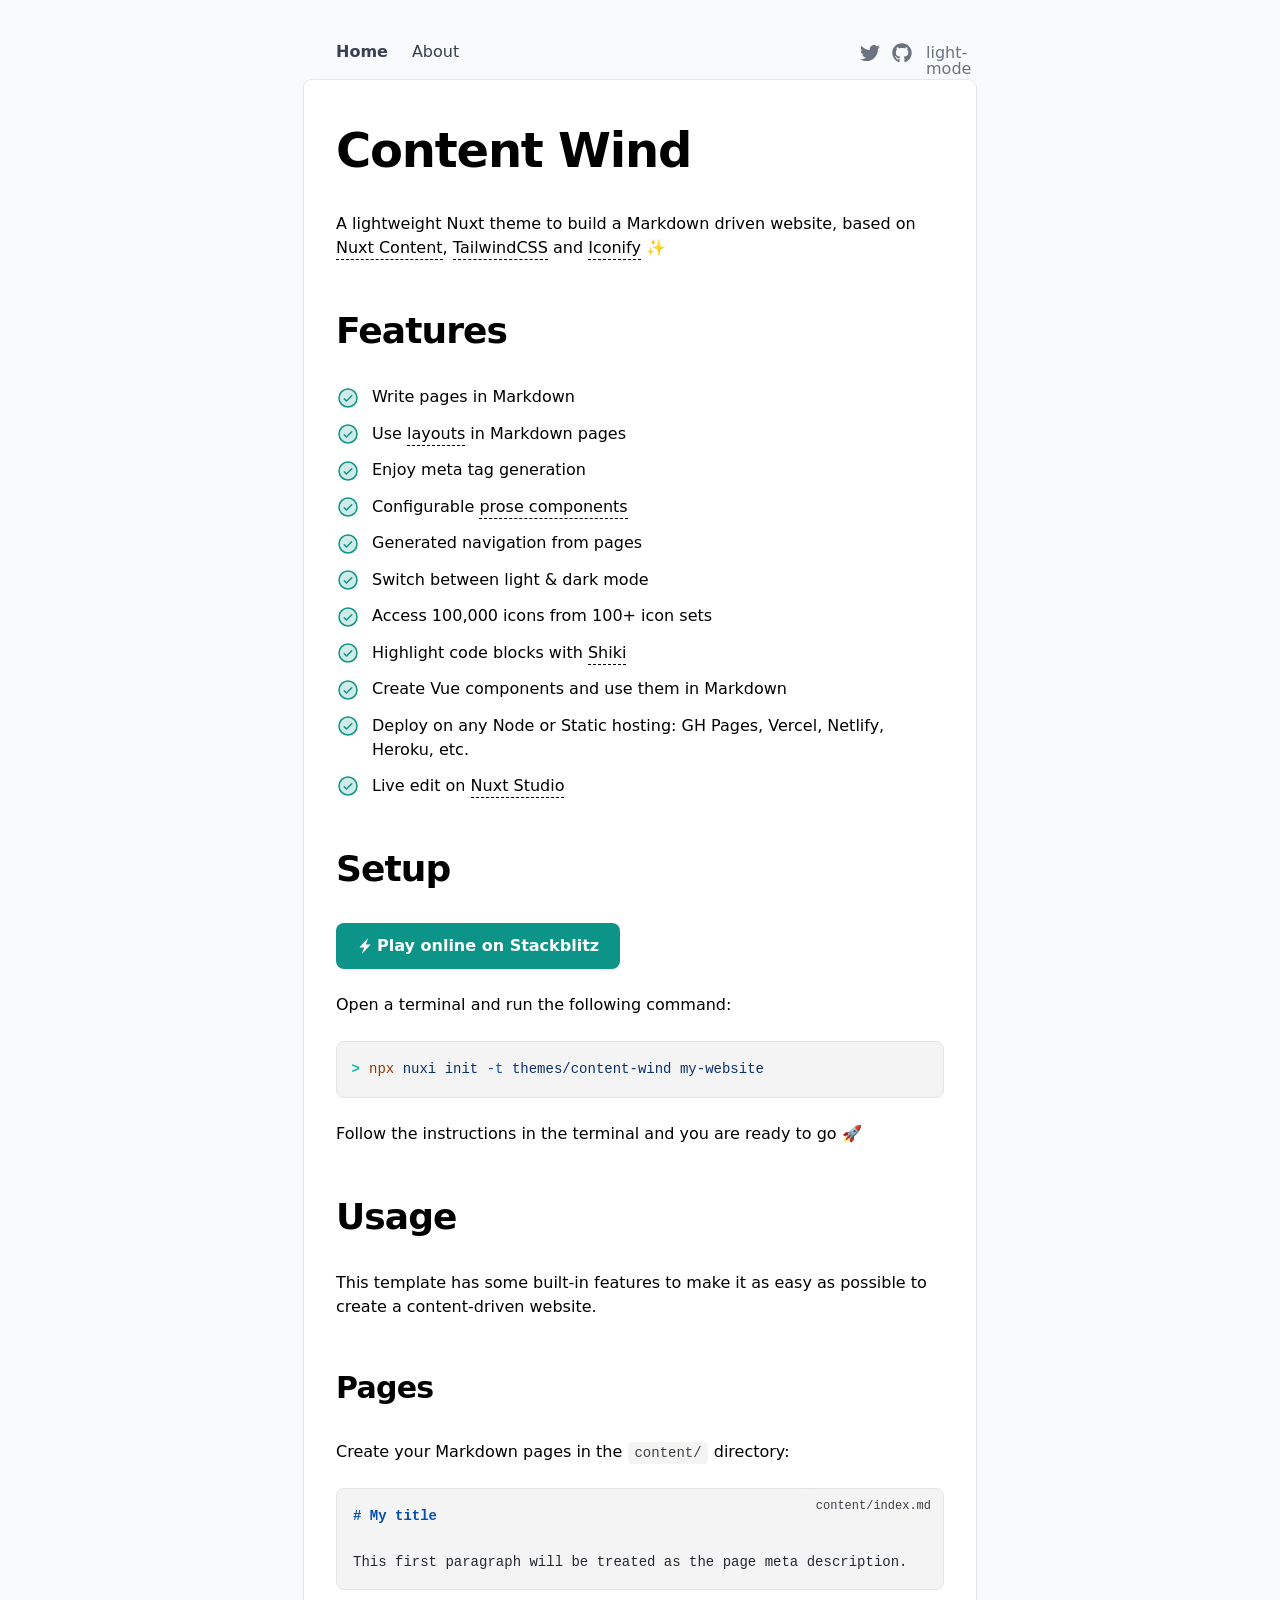
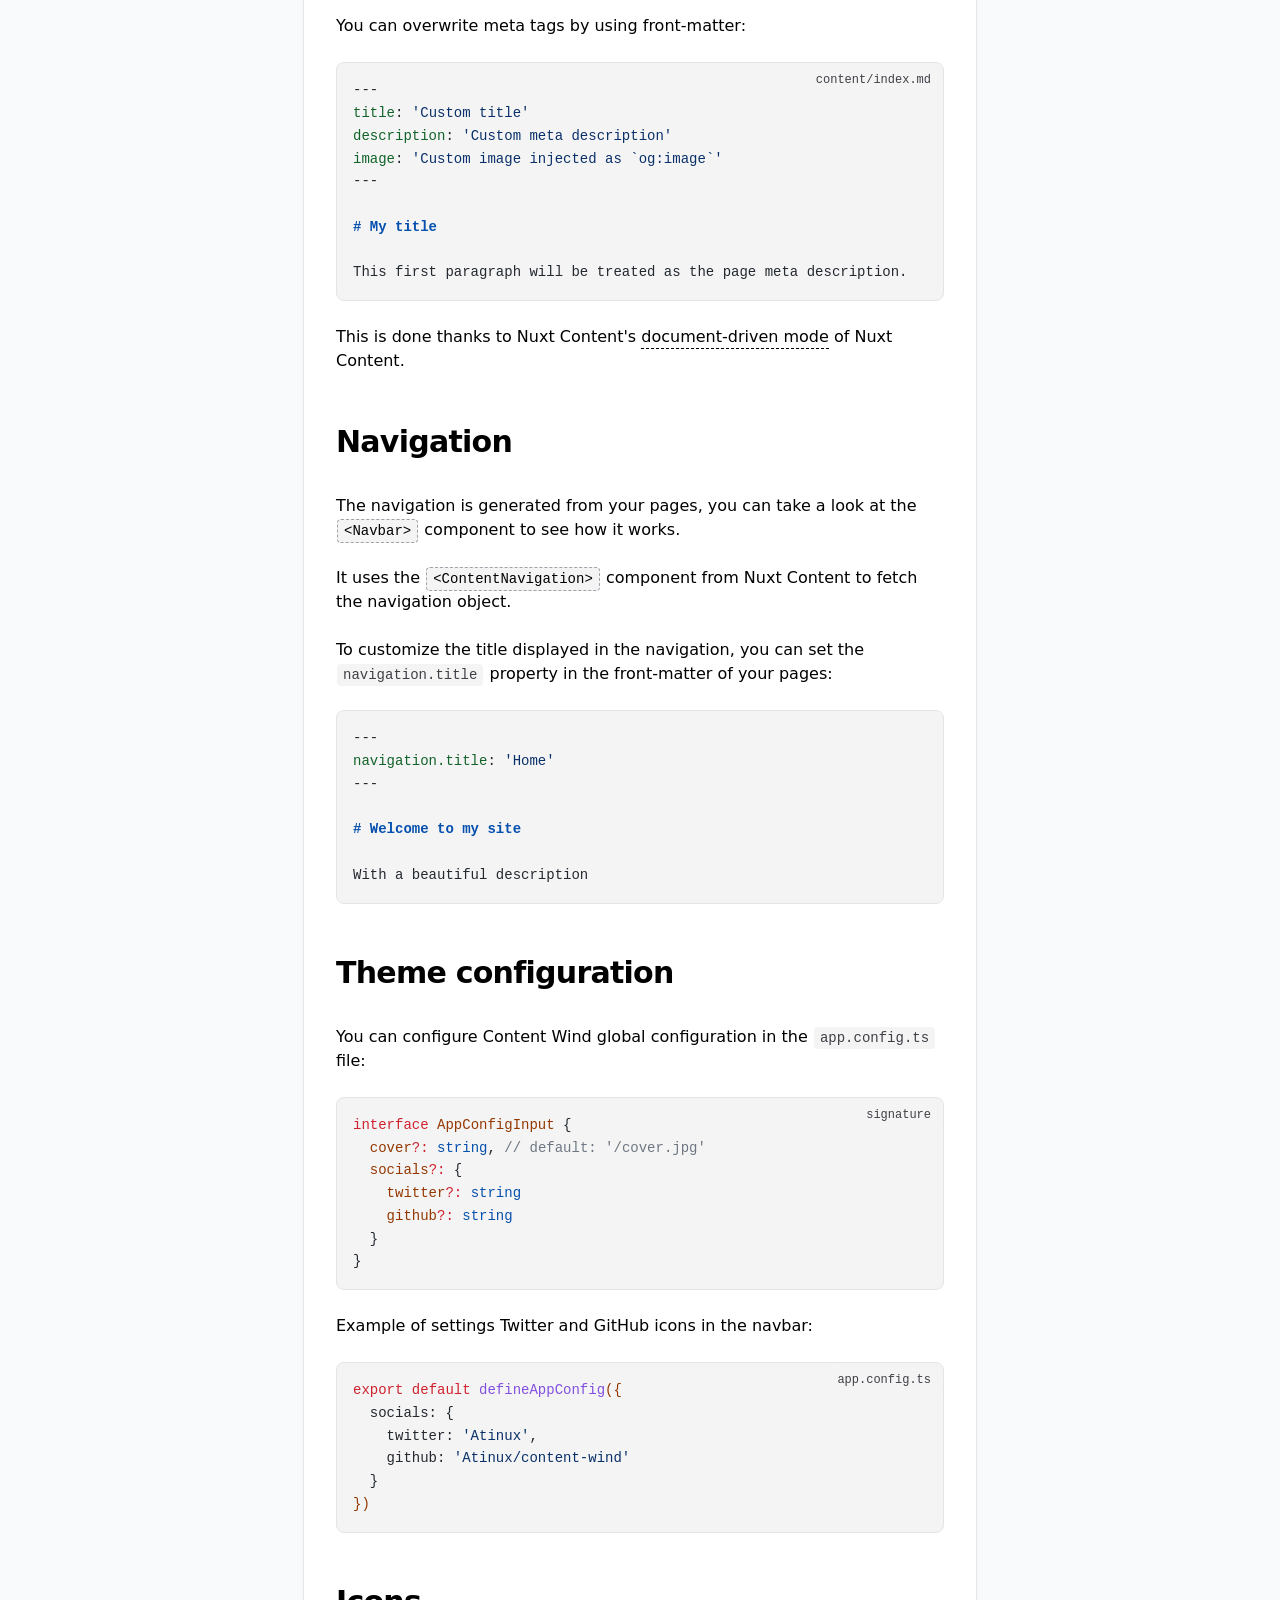
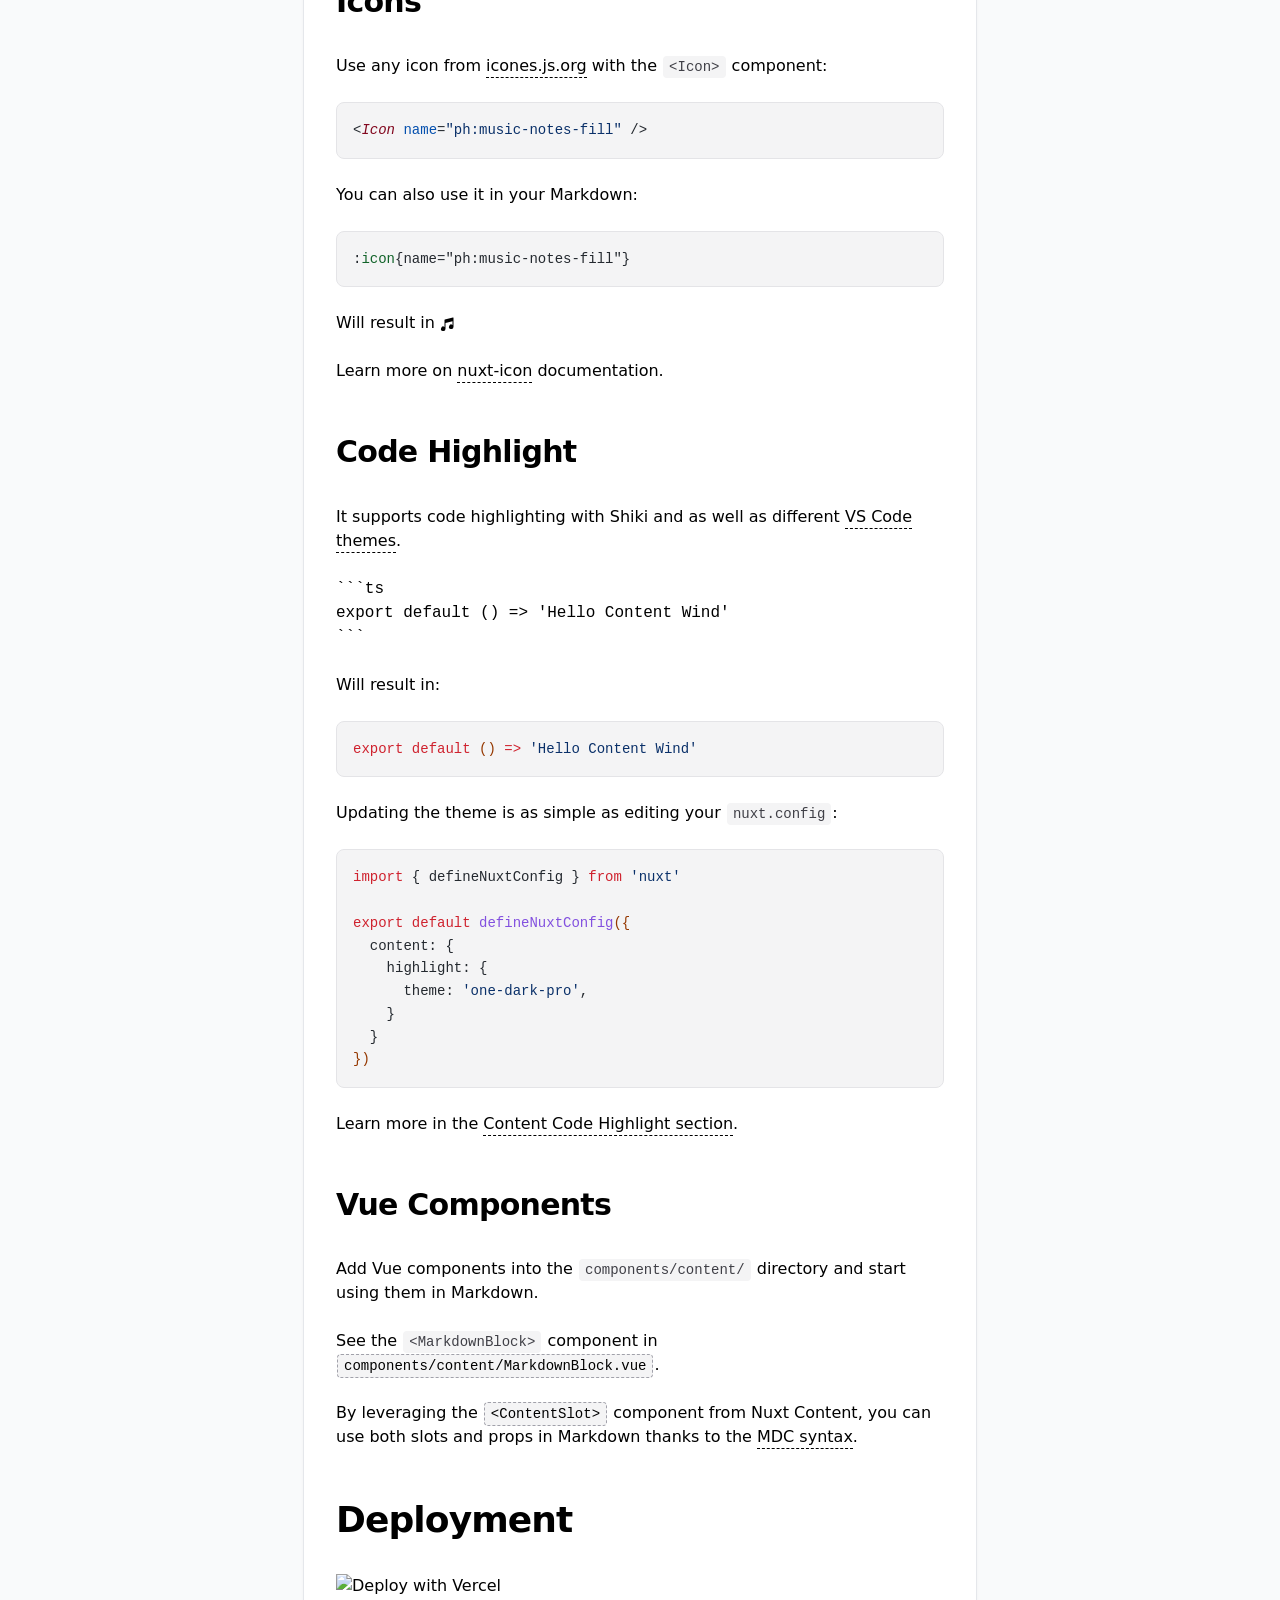
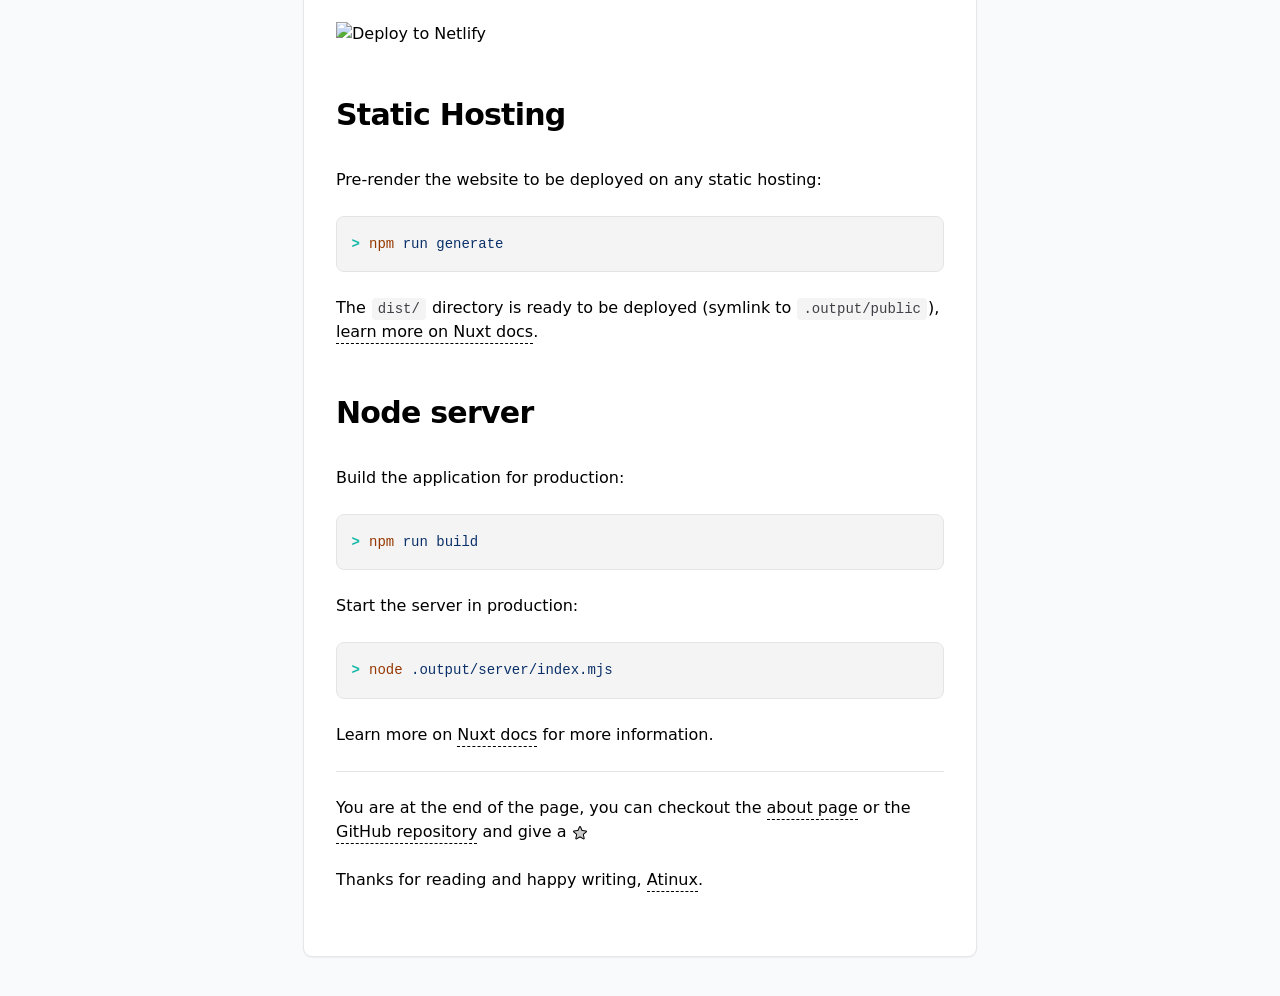
==== index.html @ 064a04cb "Deploying to gh-pages from @ clemcode/content-wind-2@b0c82adbcf6985cf2a9e2f423ec47fd1a1133d3a 🚀" ====
<!DOCTYPE html>
<html lang="en">
<head><meta charset="utf-8">
<title>Content Wind</title>
<meta name="viewport" content="width=device-width, initial-scale=1">
<meta content="/cover.jpg" property="og:image">
<meta name="twitter:card" content="summary_large_image">
<meta property="og:title" content="Content Wind">
<meta name="description" content="A lightweight Nuxt theme to build a Markdown driven website, based on Nuxt Content, TailwindCSS and Iconify ✨">
<meta property="og:description" content="A lightweight Nuxt theme to build a Markdown driven website, based on Nuxt Content, TailwindCSS and Iconify ✨"><link rel="preload" as="fetch" crossorigin="anonymous" href="/_payload.json"><style id="pinceau-theme">@media { :root {--pinceau-mq: initial; --elements-border-secondary-hover: [object Object];--elements-backdrop-background: #fffc;--elements-backdrop-filter: saturate(200%) blur(20px);--elements-container-maxWidth: 80rem;--prose-code-inline-padding: 0.2rem 0.375rem 0.2rem 0.375rem;--prose-code-block-backdropFilter: contrast(1);--prose-code-block-border-style: solid;--prose-code-block-border-width: 1px;--prose-tbody-tr-borderBottom-style: dashed;--prose-tbody-tr-borderBottom-width: 1px;--prose-th-textAlign: inherit;--prose-thead-borderBottom-style: solid;--prose-thead-borderBottom-width: 1px;--prose-thead-border-style: solid;--prose-thead-border-width: 0px;--prose-table-textAlign: start;--prose-hr-width: 1px;--prose-hr-style: solid;--prose-li-listStylePosition: outside;--prose-ol-li-markerColor: currentColor;--prose-ol-paddingInlineStart: 21px;--prose-ol-listStyleType: decimal;--prose-ul-li-markerColor: currentColor;--prose-ul-paddingInlineStart: 21px;--prose-ul-listStyleType: disc;--prose-blockquote-border-style: solid;--prose-blockquote-border-width: 4px;--prose-blockquote-quotes: '201C' '201D' '2018' '2019';--prose-blockquote-paddingInlineStart: 24px;--prose-a-code-color-hover: currentColor;--prose-a-code-color-static: currentColor;--prose-a-hasCode-borderBottom: none;--prose-a-border-distance: 2px;--prose-a-border-color-hover: currentColor;--prose-a-border-color-static: currentColor;--prose-a-border-style-hover: solid;--prose-a-border-style-static: dashed;--prose-a-border-width: 1px;--prose-a-color-static: inherit;--prose-a-textDecoration: none;--prose-h6-margin: 3rem 0 2rem;--prose-h5-margin: 3rem 0 2rem;--prose-h4-margin: 3rem 0 2rem;--prose-h3-margin: 3rem 0 2rem;--prose-h2-margin: 3rem 0 2rem;--prose-h1-margin: 0 0 2rem;--typography-lead-loose: 2;--typography-lead-relaxed: 1.625;--typography-lead-normal: 1.5;--typography-lead-snug: 1.375;--typography-lead-tight: 1.25;--typography-lead-none: 1;--typography-lead-10: 2.5rem;--typography-lead-9: 2.25rem;--typography-lead-8: 2rem;--typography-lead-7: 1.75rem;--typography-lead-6: 1.5rem;--typography-lead-5: 1.25rem;--typography-lead-4: 1rem;--typography-lead-3: .75rem;--typography-lead-2: .5rem;--typography-lead-1: .025rem;--typography-fontWeight-black: 900;--typography-fontWeight-extrabold: 800;--typography-fontWeight-bold: 700;--typography-fontWeight-semibold: 600;--typography-fontWeight-medium: 500;--typography-fontWeight-normal: 400;--typography-fontWeight-light: 300;--typography-fontWeight-extralight: 200;--typography-fontWeight-thin: 100;--typography-fontSize-9xl: 128px;--typography-fontSize-8xl: 96px;--typography-fontSize-7xl: 72px;--typography-fontSize-6xl: 60px;--typography-fontSize-5xl: 48px;--typography-fontSize-4xl: 36px;--typography-fontSize-3xl: 30px;--typography-fontSize-2xl: 24px;--typography-fontSize-xl: 20px;--typography-fontSize-lg: 18px;--typography-fontSize-base: 16px;--typography-fontSize-sm: 14px;--typography-fontSize-xs: 12px;--typography-letterSpacing-wide: 0.025em;--typography-letterSpacing-tight: -0.025em;--typography-verticalMargin-base: 24px;--typography-verticalMargin-sm: 16px;--lead-loose: 2;--lead-relaxed: 1.625;--lead-normal: 1.5;--lead-snug: 1.375;--lead-tight: 1.25;--lead-none: 1;--lead-10: 2.5rem;--lead-9: 2.25rem;--lead-8: 2rem;--lead-7: 1.75rem;--lead-6: 1.5rem;--lead-5: 1.25rem;--lead-4: 1rem;--lead-3: .75rem;--lead-2: .5rem;--lead-1: .025rem;--letterSpacing-widest: 0.1em;--letterSpacing-wider: 0.05em;--letterSpacing-wide: 0.025em;--letterSpacing-normal: 0em;--letterSpacing-tight: -0.025em;--letterSpacing-tighter: -0.05em;--fontSize-9xl: 8rem;--fontSize-8xl: 6rem;--fontSize-7xl: 4.5rem;--fontSize-6xl: 3.75rem;--fontSize-5xl: 3rem;--fontSize-4xl: 2.25rem;--fontSize-3xl: 1.875rem;--fontSize-2xl: 1.5rem;--fontSize-xl: 1.25rem;--fontSize-lg: 1.125rem;--fontSize-base: 1rem;--fontSize-sm: 0.875rem;--fontSize-xs: 0.75rem;--fontWeight-black: 900;--fontWeight-extrabold: 800;--fontWeight-bold: 700;--fontWeight-semibold: 600;--fontWeight-medium: 500;--fontWeight-normal: 400;--fontWeight-light: 300;--fontWeight-extralight: 200;--fontWeight-thin: 100;--font-mono: ui-monospace, SFMono-Regular, Menlo, Monaco, Consolas, Liberation Mono, Courier New, monospace;--font-serif: ui-serif, Georgia, Cambria, Times New Roman, Times, serif;--font-sans: ui-sans-serif, system-ui, -apple-system, BlinkMacSystemFont, Segoe UI, Roboto, Helvetica Neue, Arial, Noto Sans, sans-serif, Apple Color Emoji, Segoe UI Emoji, Segoe UI Symbol, Noto Color Emoji;--opacity-total: 1;--opacity-high: 0.8;--opacity-medium: 0.5;--opacity-soft: 0.3;--opacity-light: 0.15;--opacity-bright: 0.1;--opacity-noOpacity: 0;--borderWidth-lg: 3px;--borderWidth-md: 2px;--borderWidth-sm: 1px;--borderWidth-noBorder: 0;--space-rem-875: 0.875rem;--space-rem-625: 0.625rem;--space-rem-375: 0.375rem;--space-rem-125: 0.125rem;--space-px: 1px;--space-128: 32rem;--space-96: 24rem;--space-80: 20rem;--space-72: 18rem;--space-64: 16rem;--space-60: 15rem;--space-56: 14rem;--space-52: 13rem;--space-48: 12rem;--space-44: 11rem;--space-40: 10rem;--space-36: 9rem;--space-32: 8rem;--space-28: 7rem;--space-24: 6rem;--space-20: 5rem;--space-16: 4rem;--space-14: 3.5rem;--space-12: 3rem;--space-11: 2.75rem;--space-10: 2.5rem;--space-9: 2.25rem;--space-8: 2rem;--space-7: 1.75rem;--space-6: 1.5rem;--space-5: 1.25rem;--space-4: 1rem;--space-3: 0.75rem;--space-2: 0.5rem;--space-1: 0.25rem;--space-0: 0px;--size-full: 100%;--size-7xl: 80rem;--size-6xl: 72rem;--size-5xl: 64rem;--size-4xl: 56rem;--size-3xl: 48rem;--size-2xl: 42rem;--size-xl: 36rem;--size-lg: 32rem;--size-md: 28rem;--size-sm: 24rem;--size-xs: 20rem;--size-200: 200px;--size-104: 104px;--size-80: 80px;--size-64: 64px;--size-56: 56px;--size-48: 48px;--size-40: 40px;--size-32: 32px;--size-24: 24px;--size-20: 20px;--size-16: 16px;--size-12: 12px;--size-8: 8px;--size-6: 6px;--size-4: 4px;--size-2: 2px;--size-0: 0px;--radii-full: 9999px;--radii-3xl: 1.75rem;--radii-2xl: 1.5rem;--radii-xl: 1rem;--radii-lg: 0.75rem;--radii-md: 0.5rem;--radii-sm: 0.375rem;--radii-xs: 0.25rem;--radii-2xs: 0.125rem;--radii-none: 0px;--shadow-none: 0px 0px 0px 0px transparent;--shadow-lg: 0px 10px 15px -3px #000000, 0px 4px 6px -4px #000000;--shadow-md: 0px 4px 6px -1px #000000, 0px 2px 4px -2px #000000;--shadow-sm: 0px 1px 3px 0px #000000, 0px 1px 2px -1px #000000;--shadow-xs: 0px 1px 2px 0px #000000;--height-screen: 100vh;--width-screen: 100vw;--color-primary-950: #042f2e;--color-primary-900: #134e4a;--color-primary-800: #115e59;--color-primary-700: #0f766e;--color-primary-600: #0d9488;--color-primary-500: #14b8a6;--color-primary-400: #2dd4bf;--color-primary-300: #5eead4;--color-primary-200: #99f6e4;--color-primary-100: #ccfbf1;--color-primary-50: #f0fdfa;--color-ruby-900: #380011;--color-ruby-800: #700021;--color-ruby-700: #a90032;--color-ruby-600: #e10043;--color-ruby-500: #ff1a5e;--color-ruby-400: #ff4079;--color-ruby-300: #ff6694;--color-ruby-200: #ff8dae;--color-ruby-100: #ffb3c9;--color-ruby-50: #ffd9e4;--color-pink-900: #380025;--color-pink-800: #70004b;--color-pink-700: #a90070;--color-pink-600: #e10095;--color-pink-500: #ff1ab2;--color-pink-400: #ff40bf;--color-pink-300: #ff66cc;--color-pink-200: #ff8dd8;--color-pink-100: #ffb3e5;--color-pink-50: #ffd9f2;--color-purple-900: #190038;--color-purple-800: #330070;--color-purple-700: #4c00a9;--color-purple-600: #6500e1;--color-purple-500: #811aff;--color-purple-400: #9640ff;--color-purple-300: #ab66ff;--color-purple-200: #c08dff;--color-purple-100: #d5b3ff;--color-purple-50: #ead9ff;--color-royalblue-900: #0b0531;--color-royalblue-800: #160a62;--color-royalblue-700: #211093;--color-royalblue-600: #2c15c4;--color-royalblue-500: #4127e8;--color-royalblue-400: #614bec;--color-royalblue-300: #806ff0;--color-royalblue-200: #a093f3;--color-royalblue-100: #c0b7f7;--color-royalblue-50: #dfdbfb;--color-indigoblue-900: #001238;--color-indigoblue-800: #002370;--color-indigoblue-700: #0035a9;--color-indigoblue-600: #0047e1;--color-indigoblue-500: #1a62ff;--color-indigoblue-400: #407cff;--color-indigoblue-300: #6696ff;--color-indigoblue-200: #8db0ff;--color-indigoblue-100: #b3cbff;--color-indigoblue-50: #d9e5ff;--color-blue-900: #002438;--color-blue-800: #004870;--color-blue-700: #006ca9;--color-blue-600: #0090e1;--color-blue-500: #1aadff;--color-blue-400: #40bbff;--color-blue-300: #66c8ff;--color-blue-200: #8dd6ff;--color-blue-100: #b3e4ff;--color-blue-50: #d9f1ff;--color-lightblue-900: #002e38;--color-lightblue-800: #005c70;--color-lightblue-700: #008aa9;--color-lightblue-600: #00b9e1;--color-lightblue-500: #1ad6ff;--color-lightblue-400: #40ddff;--color-lightblue-300: #66e4ff;--color-lightblue-200: #8deaff;--color-lightblue-100: #b3f1ff;--color-lightblue-50: #d9f8ff;--color-teal-900: #062a28;--color-teal-800: #0b544f;--color-teal-700: #117d77;--color-teal-600: #16a79e;--color-teal-500: #1cd1c6;--color-teal-400: #36e4da;--color-teal-300: #5fe9e1;--color-teal-200: #87efe9;--color-teal-100: #aff4f0;--color-teal-50: #d7faf8;--color-pear-900: #2a2b09;--color-pear-800: #545512;--color-pear-700: #7e801b;--color-pear-600: #a8aa24;--color-pear-500: #d0d32f;--color-pear-400: #d8da52;--color-pear-300: #e0e274;--color-pear-200: #e8e997;--color-pear-100: #eff0ba;--color-pear-50: #f7f8dc;--color-red-900: #380300;--color-red-800: #700700;--color-red-700: #a90a00;--color-red-600: #e10e00;--color-red-500: #ff281a;--color-red-400: #ff4c40;--color-red-300: #ff7066;--color-red-200: #ff948d;--color-red-100: #ffb7b3;--color-red-50: #ffdbd9;--color-orange-900: #381800;--color-orange-800: #702f00;--color-orange-700: #a94700;--color-orange-600: #e15e00;--color-orange-500: #ff7a1a;--color-orange-400: #ff9040;--color-orange-300: #ffa666;--color-orange-200: #ffbd8d;--color-orange-100: #ffd3b3;--color-orange-50: #ffe9d9;--color-yellow-900: #362b03;--color-yellow-800: #6d5605;--color-yellow-700: #a38108;--color-yellow-600: #daac0a;--color-yellow-500: #f5c828;--color-yellow-400: #f7d14c;--color-yellow-300: #f8da70;--color-yellow-200: #fae393;--color-yellow-100: #fcedb7;--color-yellow-50: #fdf6db;--color-green-900: #003f25;--color-green-800: #005e38;--color-green-700: #007e4a;--color-green-600: #009d5d;--color-green-500: #00bd6f;--color-green-400: #00dc82;--color-green-300: #30ffaa;--color-green-200: #83ffcc;--color-green-100: #acffdd;--color-green-50: #d6ffee;--color-gray-900: #18181B;--color-gray-800: #27272A;--color-gray-700: #3f3f46;--color-gray-600: #52525B;--color-gray-500: #71717A;--color-gray-400: #a1a1aa;--color-gray-300: #D4d4d8;--color-gray-200: #e4e4e7;--color-gray-100: #f4f4f5;--color-gray-50: #fafafa;--color-black: #0c0c0d;--color-white: #ffffff;--media-portrait: only screen and (orientation: portrait);--media-landscape: only screen and (orientation: landscape);--media-rm: (prefers-reduced-motion: reduce);--media-2xl: (min-width: 1536px);--media-xl: (min-width: 1280px);--media-lg: (min-width: 1024px);--media-md: (min-width: 768px);--media-sm: (min-width: 640px);--media-xs: (min-width: 475px);--elements-state-danger-borderColor-secondary: var(--color-red-200);--elements-state-danger-borderColor-primary: var(--color-red-100);--elements-state-danger-backgroundColor-secondary: var(--color-red-100);--elements-state-danger-backgroundColor-primary: var(--color-red-50);--elements-state-danger-color-secondary: var(--color-red-600);--elements-state-danger-color-primary: var(--color-red-500);--elements-state-warning-borderColor-secondary: var(--color-yellow-200);--elements-state-warning-borderColor-primary: var(--color-yellow-100);--elements-state-warning-backgroundColor-secondary: var(--color-yellow-100);--elements-state-warning-backgroundColor-primary: var(--color-yellow-50);--elements-state-warning-color-secondary: var(--color-yellow-700);--elements-state-warning-color-primary: var(--color-yellow-600);--elements-state-success-borderColor-secondary: var(--color-green-200);--elements-state-success-borderColor-primary: var(--color-green-100);--elements-state-success-backgroundColor-secondary: var(--color-green-100);--elements-state-success-backgroundColor-primary: var(--color-green-50);--elements-state-success-color-secondary: var(--color-green-600);--elements-state-success-color-primary: var(--color-green-500);--elements-state-info-borderColor-secondary: var(--color-blue-200);--elements-state-info-borderColor-primary: var(--color-blue-100);--elements-state-info-backgroundColor-secondary: var(--color-blue-100);--elements-state-info-backgroundColor-primary: var(--color-blue-50);--elements-state-info-color-secondary: var(--color-blue-600);--elements-state-info-color-primary: var(--color-blue-500);--elements-state-primary-borderColor-secondary: var(--color-primary-200);--elements-state-primary-borderColor-primary: var(--color-primary-100);--elements-state-primary-backgroundColor-secondary: var(--color-primary-100);--elements-state-primary-backgroundColor-primary: var(--color-primary-50);--elements-state-primary-color-secondary: var(--color-primary-700);--elements-state-primary-color-primary: var(--color-primary-600);--elements-border-secondary-static: var(--color-gray-200);--elements-border-primary-hover: var(--color-gray-200);--elements-border-primary-static: var(--color-gray-100);--elements-container-padding-md: var(--space-6);--elements-container-padding-sm: var(--space-6);--elements-container-padding-xs: var(--space-4);--elements-container-padding-mobile: var(--space-4);--elements-text-secondary-color-hover: var(--color-gray-700);--elements-text-secondary-color-static: var(--color-gray-500);--elements-text-primary-color-static: var(--color-gray-900);--elements-surface-background-base: var(--color-gray-100);--elements-surface-secondary-backgroundColor: var(--color-gray-200);--elements-surface-primary-backgroundColor: var(--color-gray-100);--prose-code-inline-fontWeight: var(--typography-fontWeight-normal);--prose-code-inline-fontSize: var(--typography-fontSize-sm);--prose-code-inline-borderRadius: var(--radii-xs);--prose-code-block-pre-padding: var(--typography-verticalMargin-sm);--prose-code-block-margin: var(--typography-verticalMargin-base) 0;--prose-code-block-fontSize: var(--typography-fontSize-sm);--prose-tbody-code-inline-fontSize: var(--typography-fontSize-sm);--prose-tbody-td-padding: var(--typography-verticalMargin-sm);--prose-th-fontWeight: var(--typography-fontWeight-semibold);--prose-th-padding: 0 var(--typography-verticalMargin-sm) var(--typography-verticalMargin-sm) var(--typography-verticalMargin-sm);--prose-table-lineHeight: var(--typography-lead-6);--prose-table-fontSize: var(--typography-fontSize-sm);--prose-table-margin: var(--typography-verticalMargin-base) 0;--prose-hr-margin: var(--typography-verticalMargin-base) 0;--prose-li-margin: var(--typography-verticalMargin-sm) 0;--prose-ol-margin: var(--typography-verticalMargin-base) 0;--prose-ul-margin: var(--typography-verticalMargin-base) 0;--prose-blockquote-margin: var(--typography-verticalMargin-base) 0;--prose-a-code-border-style: var(--prose-a-border-style-static);--prose-a-code-border-width: var(--prose-a-border-width);--prose-a-fontWeight: var(--typography-fontWeight-medium);--prose-img-margin: var(--typography-verticalMargin-base) 0;--prose-strong-fontWeight: var(--typography-fontWeight-semibold);--prose-h6-iconSize: var(--typography-fontSize-base);--prose-h6-fontWeight: var(--typography-fontWeight-semibold);--prose-h6-lineHeight: var(--typography-lead-normal);--prose-h6-fontSize: var(--typography-fontSize-lg);--prose-h5-iconSize: var(--typography-fontSize-lg);--prose-h5-fontWeight: var(--typography-fontWeight-semibold);--prose-h5-lineHeight: var(--typography-lead-snug);--prose-h5-fontSize: var(--typography-fontSize-xl);--prose-h4-iconSize: var(--typography-fontSize-lg);--prose-h4-letterSpacing: var(--typography-letterSpacing-tight);--prose-h4-fontWeight: var(--typography-fontWeight-semibold);--prose-h4-lineHeight: var(--typography-lead-snug);--prose-h4-fontSize: var(--typography-fontSize-2xl);--prose-h3-iconSize: var(--typography-fontSize-xl);--prose-h3-letterSpacing: var(--typography-letterSpacing-tight);--prose-h3-fontWeight: var(--typography-fontWeight-semibold);--prose-h3-lineHeight: var(--typography-lead-snug);--prose-h3-fontSize: var(--typography-fontSize-3xl);--prose-h2-iconSize: var(--typography-fontSize-2xl);--prose-h2-letterSpacing: var(--typography-letterSpacing-tight);--prose-h2-fontWeight: var(--typography-fontWeight-semibold);--prose-h2-lineHeight: var(--typography-lead-tight);--prose-h2-fontSize: var(--typography-fontSize-4xl);--prose-h1-iconSize: var(--typography-fontSize-3xl);--prose-h1-letterSpacing: var(--typography-letterSpacing-tight);--prose-h1-fontWeight: var(--typography-fontWeight-bold);--prose-h1-lineHeight: var(--typography-lead-tight);--prose-h1-fontSize: var(--typography-fontSize-5xl);--prose-p-br-margin: var(--typography-verticalMargin-base) 0 0 0;--prose-p-margin: var(--typography-verticalMargin-base) 0;--prose-p-lineHeight: var(--typography-lead-normal);--prose-p-fontSize: var(--typography-fontSize-base);--typography-color-primary-900: var(--color-primary-900);--typography-color-primary-800: var(--color-primary-800);--typography-color-primary-700: var(--color-primary-700);--typography-color-primary-600: var(--color-primary-600);--typography-color-primary-500: var(--color-primary-500);--typography-color-primary-400: var(--color-primary-400);--typography-color-primary-300: var(--color-primary-300);--typography-color-primary-200: var(--color-primary-200);--typography-color-primary-100: var(--color-primary-100);--typography-color-primary-50: var(--color-primary-50);--typography-font-code: var(--font-mono);--typography-font-body: var(--font-sans);--typography-font-display: var(--font-sans);--typography-body-backgroundColor: var(--color-white);--typography-body-color: var(--color-black);--text-6xl-lineHeight: var(--lead-none);--text-6xl-fontSize: var(--fontSize-6xl);--text-5xl-lineHeight: var(--lead-none);--text-5xl-fontSize: var(--fontSize-5xl);--text-4xl-lineHeight: var(--lead-10);--text-4xl-fontSize: var(--fontSize-4xl);--text-3xl-lineHeight: var(--lead-9);--text-3xl-fontSize: var(--fontSize-3xl);--text-2xl-lineHeight: var(--lead-8);--text-2xl-fontSize: var(--fontSize-2xl);--text-xl-lineHeight: var(--lead-7);--text-xl-fontSize: var(--fontSize-xl);--text-lg-lineHeight: var(--lead-7);--text-lg-fontSize: var(--fontSize-lg);--text-base-lineHeight: var(--lead-6);--text-base-fontSize: var(--fontSize-base);--text-sm-lineHeight: var(--lead-5);--text-sm-fontSize: var(--fontSize-sm);--text-xs-lineHeight: var(--lead-4);--text-xs-fontSize: var(--fontSize-xs);--shadow-2xl: 0px 25px 50px -12px var(--color-gray-900);--shadow-xl: 0px 20px 25px -5px var(--color-gray-400), 0px 8px 10px -6px #000000;--color-secondary-900: var(--color-gray-900);--color-secondary-800: var(--color-gray-800);--color-secondary-700: var(--color-gray-700);--color-secondary-600: var(--color-gray-600);--color-secondary-500: var(--color-gray-500);--color-secondary-400: var(--color-gray-400);--color-secondary-300: var(--color-gray-300);--color-secondary-200: var(--color-gray-200);--color-secondary-100: var(--color-gray-100);--color-secondary-50: var(--color-gray-50);--prose-a-code-background-hover: var(--typography-color-primary-50);--prose-a-code-border-color-hover: var(--typography-color-primary-500);--prose-a-color-hover: var(--typography-color-primary-500);--typography-color-secondary-900: var(--color-secondary-900);--typography-color-secondary-800: var(--color-secondary-800);--typography-color-secondary-700: var(--color-secondary-700);--typography-color-secondary-600: var(--color-secondary-600);--typography-color-secondary-500: var(--color-secondary-500);--typography-color-secondary-400: var(--color-secondary-400);--typography-color-secondary-300: var(--color-secondary-300);--typography-color-secondary-200: var(--color-secondary-200);--typography-color-secondary-100: var(--color-secondary-100);--typography-color-secondary-50: var(--color-secondary-50);--prose-code-inline-backgroundColor: var(--typography-color-secondary-100);--prose-code-inline-color: var(--typography-color-secondary-700);--prose-code-block-backgroundColor: var(--typography-color-secondary-100);--prose-code-block-color: var(--typography-color-secondary-700);--prose-code-block-border-color: var(--typography-color-secondary-200);--prose-tbody-tr-borderBottom-color: var(--typography-color-secondary-200);--prose-th-color: var(--typography-color-secondary-600);--prose-thead-borderBottom-color: var(--typography-color-secondary-200);--prose-thead-border-color: var(--typography-color-secondary-300);--prose-hr-color: var(--typography-color-secondary-200);--prose-blockquote-border-color: var(--typography-color-secondary-200);--prose-blockquote-color: var(--typography-color-secondary-500);--prose-a-code-border-color-static: var(--typography-color-secondary-400); } }@media { :root.dark {--pinceau-mq: dark; --elements-backdrop-background: #0c0d0ccc;--prose-code-block-backdropFilter: contrast(1);--prose-ol-li-markerColor: currentColor;--prose-ul-li-markerColor: currentColor;--prose-a-code-color-hover: currentColor;--prose-a-code-color-static: currentColor;--prose-a-border-color-hover: currentColor;--prose-a-border-color-static: currentColor;--prose-a-color-static: inherit;--elements-state-danger-borderColor-secondary: var(--color-red-700);--elements-state-danger-borderColor-primary: var(--color-red-800);--elements-state-danger-backgroundColor-secondary: var(--color-red-800);--elements-state-danger-backgroundColor-primary: var(--color-red-900);--elements-state-danger-color-secondary: var(--color-red-200);--elements-state-danger-color-primary: var(--color-red-300);--elements-state-warning-borderColor-secondary: var(--color-yellow-700);--elements-state-warning-borderColor-primary: var(--color-yellow-800);--elements-state-warning-backgroundColor-secondary: var(--color-yellow-800);--elements-state-warning-backgroundColor-primary: var(--color-yellow-900);--elements-state-warning-color-secondary: var(--color-yellow-200);--elements-state-warning-color-primary: var(--color-yellow-400);--elements-state-success-borderColor-secondary: var(--color-green-700);--elements-state-success-borderColor-primary: var(--color-green-800);--elements-state-success-backgroundColor-secondary: var(--color-green-800);--elements-state-success-backgroundColor-primary: var(--color-green-900);--elements-state-success-color-secondary: var(--color-green-200);--elements-state-success-color-primary: var(--color-green-400);--elements-state-info-borderColor-secondary: var(--color-blue-700);--elements-state-info-borderColor-primary: var(--color-blue-800);--elements-state-info-backgroundColor-secondary: var(--color-blue-800);--elements-state-info-backgroundColor-primary: var(--color-blue-900);--elements-state-info-color-secondary: var(--color-blue-200);--elements-state-info-color-primary: var(--color-blue-400);--elements-state-primary-borderColor-secondary: var(--color-primary-700);--elements-state-primary-borderColor-primary: var(--color-primary-800);--elements-state-primary-backgroundColor-secondary: var(--color-primary-800);--elements-state-primary-backgroundColor-primary: var(--color-primary-900);--elements-state-primary-color-secondary: var(--color-primary-200);--elements-state-primary-color-primary: var(--color-primary-400);--elements-border-secondary-static: var(--color-gray-800);--elements-border-primary-hover: var(--color-gray-800);--elements-border-primary-static: var(--color-gray-900);--elements-text-secondary-color-hover: var(--color-gray-200);--elements-text-secondary-color-static: var(--color-gray-400);--elements-text-primary-color-static: var(--color-gray-50);--elements-surface-background-base: var(--color-gray-900);--elements-surface-secondary-backgroundColor: var(--color-gray-800);--elements-surface-primary-backgroundColor: var(--color-gray-900);--typography-body-backgroundColor: var(--color-black);--typography-body-color: var(--color-white);--prose-a-code-background-hover: var(--typography-color-primary-900);--prose-a-code-border-color-hover: var(--typography-color-primary-600);--prose-a-color-hover: var(--typography-color-primary-400);--prose-code-inline-backgroundColor: var(--typography-color-secondary-800);--prose-code-inline-color: var(--typography-color-secondary-200);--prose-code-block-backgroundColor: var(--typography-color-secondary-900);--prose-code-block-color: var(--typography-color-secondary-200);--prose-code-block-border-color: var(--typography-color-secondary-800);--prose-tbody-tr-borderBottom-color: var(--typography-color-secondary-800);--prose-th-color: var(--typography-color-secondary-400);--prose-thead-borderBottom-color: var(--typography-color-secondary-800);--prose-thead-border-color: var(--typography-color-secondary-600);--prose-hr-color: var(--typography-color-secondary-800);--prose-blockquote-border-color: var(--typography-color-secondary-700);--prose-blockquote-color: var(--typography-color-secondary-400);--prose-a-code-border-color-static: var(--typography-color-secondary-600); } }</style><style id="pinceau-runtime-hydratable">@media{.phy[--]{--puid:o3bmv2-c;}.pc-o3bmv2[data-v-614b3880]{---ym9-button-primary:var(--color-primary-600);---a23-button-secondary:var(--color-primary-500);}} @media{.phy[--]{--puid:o3bmv2-v;}.pv-ej3jpf{padding:var(--space-rem-625) var(--space-5);font-size:var(--text-base-fontSize);line-height:var(--text-base-lineHeight);}} </style><link rel="modulepreload" as="script" crossorigin href="/_nuxt/entry.b56a812b.js"><link rel="preload" as="style" href="/_nuxt/entry.a9a2cc28.css"><link rel="modulepreload" as="script" crossorigin href="/_nuxt/document-driven.686309a4.js"><link rel="modulepreload" as="script" crossorigin href="/_nuxt/DocumentDrivenEmpty.4b12b76f.js"><link rel="modulepreload" as="script" crossorigin href="/_nuxt/ContentRenderer.d0092667.js"><link rel="modulepreload" as="script" crossorigin href="/_nuxt/ContentRendererMarkdown.ae76aa00.js"><link rel="modulepreload" as="script" crossorigin href="/_nuxt/DocumentDrivenNotFound.868206f2.js"><link rel="modulepreload" as="script" crossorigin href="/_nuxt/head.88166014.js"><link rel="modulepreload" as="script" crossorigin href="/_nuxt/default.433cceab.js"><link rel="modulepreload" as="script" crossorigin href="/_nuxt/ProseH1.d17bce62.js"><link rel="preload" as="style" href="/_nuxt/ProseH1.48e3ee79.css"><link rel="modulepreload" as="script" crossorigin href="/_nuxt/ProseP.fa98d218.js"><link rel="preload" as="style" href="/_nuxt/ProseP.b99f89cd.css"><link rel="modulepreload" as="script" crossorigin href="/_nuxt/ProseA.acdd4c68.js"><link rel="preload" as="style" href="/_nuxt/ProseA.baee409d.css"><link rel="modulepreload" as="script" crossorigin href="/_nuxt/ProseH2.e216432f.js"><link rel="preload" as="style" href="/_nuxt/ProseH2.cc4fedda.css"><link rel="modulepreload" as="script" crossorigin href="/_nuxt/List.ed38742b.js"><link rel="preload" as="style" href="/_nuxt/List.06ab62c2.css"><link rel="modulepreload" as="script" crossorigin href="/_nuxt/ContentSlot.a2997ffb.js"><link rel="modulepreload" as="script" crossorigin href="/_nuxt/ButtonLink.53220dec.js"><link rel="preload" as="style" href="/_nuxt/ButtonLink.74c3aea5.css"><link rel="modulepreload" as="script" crossorigin href="/_nuxt/ProseCode.29250792.js"><link rel="preload" as="style" href="/_nuxt/ProseCode.07e596a7.css"><link rel="modulepreload" as="script" crossorigin href="/_nuxt/index.979eccf8.js"><link rel="modulepreload" as="script" crossorigin href="/_nuxt/ProseH3.9eee38bc.js"><link rel="preload" as="style" href="/_nuxt/ProseH3.60b6f0cb.css"><link rel="modulepreload" as="script" crossorigin href="/_nuxt/ProseCodeInline.60686616.js"><link rel="preload" as="style" href="/_nuxt/ProseCodeInline.873c7ac7.css"><link rel="modulepreload" as="script" crossorigin href="/_nuxt/MarkdownBlock.22346abb.js"><link rel="modulepreload" as="script" crossorigin href="/_nuxt/ProseImg.fabc7527.js"><link rel="preload" as="style" href="/_nuxt/ProseImg.eeea4224.css"><link rel="modulepreload" as="script" crossorigin href="/_nuxt/ProseHr.6b6b680a.js"><link rel="preload" as="style" href="/_nuxt/ProseHr.51db3351.css"><link rel="prefetch" as="script" crossorigin href="/_nuxt/full-width.0732fc7a.js"><link rel="prefetch" as="script" crossorigin href="/_nuxt/debug.cceaf4ae.js"><link rel="prefetch" as="script" crossorigin href="/_nuxt/client-db.9e63c352.js"><link rel="prefetch" as="style" href="/_nuxt/useStudio.d997f0bf.css"><link rel="prefetch" as="script" crossorigin href="/_nuxt/useStudio.4c79b3ac.js"><link rel="prefetch" as="script" crossorigin href="/_nuxt/asyncData.bfb90f35.js"><link rel="prefetch" as="style" href="/_nuxt/error-404.47a83e66.css"><link rel="prefetch" as="script" crossorigin href="/_nuxt/error-404.3104312c.js"><link rel="prefetch" as="style" href="/_nuxt/error-500.534ab3f3.css"><link rel="prefetch" as="script" crossorigin href="/_nuxt/error-500.eb2626ad.js"><link rel="stylesheet" href="/_nuxt/entry.a9a2cc28.css"><link rel="stylesheet" href="/_nuxt/ProseH1.48e3ee79.css"><link rel="stylesheet" href="/_nuxt/ProseP.b99f89cd.css"><link rel="stylesheet" href="/_nuxt/ProseA.baee409d.css"><link rel="stylesheet" href="/_nuxt/ProseH2.cc4fedda.css"><link rel="stylesheet" href="/_nuxt/List.06ab62c2.css"><link rel="stylesheet" href="/_nuxt/ButtonLink.74c3aea5.css"><link rel="stylesheet" href="/_nuxt/ProseCode.07e596a7.css"><link rel="stylesheet" href="/_nuxt/ProseH3.60b6f0cb.css"><link rel="stylesheet" href="/_nuxt/ProseCodeInline.873c7ac7.css"><link rel="stylesheet" href="/_nuxt/ProseImg.eeea4224.css"><link rel="stylesheet" href="/_nuxt/ProseHr.51db3351.css"><script>"use strict";(()=>{const a=window,e=document.documentElement,m=["dark","light"],c=window.localStorage.getItem("nuxt-color-mode")||"system";let n=c==="system"?f():c;const l=e.getAttribute("data-color-mode-forced");l&&(n=l),i(n),a["__NUXT_COLOR_MODE__"]={preference:c,value:n,getColorScheme:f,addColorScheme:i,removeColorScheme:d};function i(o){const t=""+o+"",s="";e.classList?e.classList.add(t):e.className+=" "+t,s&&e.setAttribute("data-"+s,o)}function d(o){const t=""+o+"",s="";e.classList?e.classList.remove(t):e.className=e.className.replace(new RegExp(t,"g"),""),s&&e.removeAttribute("data-"+s)}function r(o){return a.matchMedia("(prefers-color-scheme"+o+")")}function f(){if(a.matchMedia&&r("").media!=="not all"){for(const o of m)if(r(":"+o).matches)return o}return"light"}})();
</script></head>
<body ><div id="__nuxt"><div class="sm:pt-6 sm:pb-10"><!----><!----><!----><div class="nuxt-progress" style="width:0%;height:3px;opacity:0;background-size:Infinity% auto;"></div><div class="flex justify-between max-w-2xl px-4 py-4 mx-auto sm:px-8"><div class="text-primary-700 dark:text-primary-200"><!--[--><a aria-current="page" href="/" class="font-bold router-link-exact-active mr-6">Home</a><a href="/about" class="mr-6">About</a><!--]--></div><div class="space-x-3 transition text-primary-500"><a href="https://twitter.com/Atinux" title="Twitter" class="dark:text-primary-100 hover:text-primary-700 dark:hover:text-primary-300"><svg xmlns="http://www.w3.org/2000/svg" xmlns:xlink="http://www.w3.org/1999/xlink" aria-hidden="true" role="img" class="icon w-5 h-5" style="" width="1em" height="1em" viewBox="0 0 512 512" data-v-acd5cbf2><path fill="currentColor" d="M459.37 151.716c.325 4.548.325 9.097.325 13.645c0 138.72-105.583 298.558-298.558 298.558c-59.452 0-114.68-17.219-161.137-47.106c8.447.974 16.568 1.299 25.34 1.299c49.055 0 94.213-16.568 130.274-44.832c-46.132-.975-84.792-31.188-98.112-72.772c6.498.974 12.995 1.624 19.818 1.624c9.421 0 18.843-1.3 27.614-3.573c-48.081-9.747-84.143-51.98-84.143-102.985v-1.299c13.969 7.797 30.214 12.67 47.431 13.319c-28.264-18.843-46.781-51.005-46.781-87.391c0-19.492 5.197-37.36 14.294-52.954c51.655 63.675 129.3 105.258 216.365 109.807c-1.624-7.797-2.599-15.918-2.599-24.04c0-57.828 46.782-104.934 104.934-104.934c30.213 0 57.502 12.67 76.67 33.137c23.715-4.548 46.456-13.32 66.599-25.34c-7.798 24.366-24.366 44.833-46.132 57.827c21.117-2.273 41.584-8.122 60.426-16.243c-14.292 20.791-32.161 39.308-52.628 54.253z"/></svg></a><a href="https://github.com/Atinux/content-wind" title="GitHub" class="dark:text-primary-100 hover:text-primary-700 dark:hover:text-primary-300"><svg xmlns="http://www.w3.org/2000/svg" xmlns:xlink="http://www.w3.org/1999/xlink" aria-hidden="true" role="img" class="icon w-5 h-5" style="" width="1em" height="1em" viewBox="0 0 496 512" data-v-acd5cbf2><path fill="currentColor" d="M165.9 397.4c0 2-2.3 3.6-5.2 3.6c-3.3.3-5.6-1.3-5.6-3.6c0-2 2.3-3.6 5.2-3.6c3-.3 5.6 1.3 5.6 3.6zm-31.1-4.5c-.7 2 1.3 4.3 4.3 4.9c2.6 1 5.6 0 6.2-2s-1.3-4.3-4.3-5.2c-2.6-.7-5.5.3-6.2 2.3zm44.2-1.7c-2.9.7-4.9 2.6-4.6 4.9c.3 2 2.9 3.3 5.9 2.6c2.9-.7 4.9-2.6 4.6-4.6c-.3-1.9-3-3.2-5.9-2.9zM244.8 8C106.1 8 0 113.3 0 252c0 110.9 69.8 205.8 169.5 239.2c12.8 2.3 17.3-5.6 17.3-12.1c0-6.2-.3-40.4-.3-61.4c0 0-70 15-84.7-29.8c0 0-11.4-29.1-27.8-36.6c0 0-22.9-15.7 1.6-15.4c0 0 24.9 2 38.6 25.8c21.9 38.6 58.6 27.5 72.9 20.9c2.3-16 8.8-27.1 16-33.7c-55.9-6.2-112.3-14.3-112.3-110.5c0-27.5 7.6-41.3 23.6-58.9c-2.6-6.5-11.1-33.3 2.6-67.9c20.9-6.5 69 27 69 27c20-5.6 41.5-8.5 62.8-8.5s42.8 2.9 62.8 8.5c0 0 48.1-33.6 69-27c13.7 34.7 5.2 61.4 2.6 67.9c16 17.7 25.8 31.5 25.8 58.9c0 96.5-58.9 104.2-114.8 110.5c9.2 7.9 17 22.9 17 46.4c0 33.7-.3 75.4-.3 83.6c0 6.5 4.6 14.4 17.3 12.1C428.2 457.8 496 362.9 496 252C496 113.3 383.5 8 244.8 8zM97.2 352.9c-1.3 1-1 3.3.7 5.2c1.6 1.6 3.9 2.3 5.2 1c1.3-1 1-3.3-.7-5.2c-1.6-1.6-3.9-2.3-5.2-1zm-10.8-8.1c-.7 1.3.3 2.9 2.3 3.9c1.6 1 3.6.7 4.3-.7c.7-1.3-.3-2.9-2.3-3.9c-2-.6-3.6-.3-4.3.7zm32.4 35.6c-1.6 1.3-1 4.3 1.3 6.2c2.3 2.3 5.2 2.6 6.5 1c1.3-1.3.7-4.3-1.3-6.2c-2.2-2.3-5.2-2.6-6.5-1zm-11.4-14.7c-1.6 1-1.6 3.6 0 5.9c1.6 2.3 4.3 3.3 5.6 2.3c1.6-1.3 1.6-3.9 0-6.2c-1.4-2.3-4-3.3-5.6-2z"/></svg></a><button aria-label="Color Mode" class="inline-block w-5 dark:text-primary-100 hover:text-primary-700 dark:hover:text-primary-300"><span>...</span></button></div></div><!--[--><div class="document-driven-page"><div class="max-w-2xl px-4 py-10 m-auto bg-white sm:px-8 sm:shadow dark:bg-primary-800 ring-1 ring-gray-200 dark:ring-gray-700 sm:rounded-lg"><main class="max-w-none"><!--[--><div><h1 id="content-wind" data-v-a5759516><a aria-current="page" href="/#content-wind" class="router-link-active router-link-exact-active" data-v-a5759516><!--[-->Content Wind<!--]--><svg xmlns="http://www.w3.org/2000/svg" xmlns:xlink="http://www.w3.org/1999/xlink" aria-hidden="true" role="img" class="icon" data-v-a5759516 style="" width="1em" height="1em" viewBox="0 0 32 32" data-v-acd5cbf2><path fill="currentColor" d="m24.78 26l1.19-4.758A1 1 0 0 0 25 20h-5v-3h5a1 1 0 0 0 .908-1.419l-6-13a1 1 0 0 0-1.702-.19l-9.998 13A1 1 0 0 0 9 17h9v3H7a1 1 0 0 0-.97 1.242L7.22 26H2v2h28v-2ZM20 7.553L23.437 15H20ZM11.03 15L18 5.94V15Zm11.69 11H9.28l-1-4h15.44Z"/></svg></a></h1><p data-v-63bfa697><!--[-->A lightweight Nuxt theme to build a Markdown driven website, based on <a href="https://content.nuxtjs.org" rel="nofollow" data-v-af1c0c3b><!--[-->Nuxt Content<!--]--></a>, <a href="https://tailwindcss.com" rel="nofollow" data-v-af1c0c3b><!--[-->TailwindCSS<!--]--></a> and <a href="https://iconify.design" rel="nofollow" data-v-af1c0c3b><!--[-->Iconify<!--]--></a> ✨<!--]--></p><h2 id="features" data-v-1daf0210><a aria-current="page" href="/#features" class="router-link-active router-link-exact-active" data-v-1daf0210><!--[-->Features<!--]--><!----></a></h2><ul data-v-6109395b><li data-v-6109395b><span class="list-icon primary" data-v-6109395b><svg xmlns="http://www.w3.org/2000/svg" xmlns:xlink="http://www.w3.org/1999/xlink" aria-hidden="true" role="img" class="icon" data-v-6109395b style="" width="1em" height="1em" viewBox="0 0 256 256" data-v-acd5cbf2><g fill="currentColor"><path d="M224 128a96 96 0 1 1-96-96a96 96 0 0 1 96 96Z" opacity=".2"/><path d="M173.66 98.34a8 8 0 0 1 0 11.32l-56 56a8 8 0 0 1-11.32 0l-24-24a8 8 0 0 1 11.32-11.32L112 148.69l50.34-50.35a8 8 0 0 1 11.32 0ZM232 128A104 104 0 1 1 128 24a104.11 104.11 0 0 1 104 104Zm-16 0a88 88 0 1 0-88 88a88.1 88.1 0 0 0 88-88Z"/></g></svg></span><span data-v-6109395b><!--[--><!--[-->Write pages in Markdown<!--]--><!--]--></span></li><li data-v-6109395b><span class="list-icon primary" data-v-6109395b><svg xmlns="http://www.w3.org/2000/svg" xmlns:xlink="http://www.w3.org/1999/xlink" aria-hidden="true" role="img" class="icon" data-v-6109395b style="" width="1em" height="1em" viewBox="0 0 256 256" data-v-acd5cbf2><g fill="currentColor"><path d="M224 128a96 96 0 1 1-96-96a96 96 0 0 1 96 96Z" opacity=".2"/><path d="M173.66 98.34a8 8 0 0 1 0 11.32l-56 56a8 8 0 0 1-11.32 0l-24-24a8 8 0 0 1 11.32-11.32L112 148.69l50.34-50.35a8 8 0 0 1 11.32 0ZM232 128A104 104 0 1 1 128 24a104.11 104.11 0 0 1 104 104Zm-16 0a88 88 0 1 0-88 88a88.1 88.1 0 0 0 88-88Z"/></g></svg></span><span data-v-6109395b><!--[--><!--[-->Use <a href="https://nuxt.com/docs/guide/directory-structure/layouts" rel="nofollow" data-v-6109395b data-v-af1c0c3b><!--[-->layouts<!--]--></a> in Markdown pages<!--]--><!--]--></span></li><li data-v-6109395b><span class="list-icon primary" data-v-6109395b><svg xmlns="http://www.w3.org/2000/svg" xmlns:xlink="http://www.w3.org/1999/xlink" aria-hidden="true" role="img" class="icon" data-v-6109395b style="" width="1em" height="1em" viewBox="0 0 256 256" data-v-acd5cbf2><g fill="currentColor"><path d="M224 128a96 96 0 1 1-96-96a96 96 0 0 1 96 96Z" opacity=".2"/><path d="M173.66 98.34a8 8 0 0 1 0 11.32l-56 56a8 8 0 0 1-11.32 0l-24-24a8 8 0 0 1 11.32-11.32L112 148.69l50.34-50.35a8 8 0 0 1 11.32 0ZM232 128A104 104 0 1 1 128 24a104.11 104.11 0 0 1 104 104Zm-16 0a88 88 0 1 0-88 88a88.1 88.1 0 0 0 88-88Z"/></g></svg></span><span data-v-6109395b><!--[--><!--[-->Enjoy meta tag generation<!--]--><!--]--></span></li><li data-v-6109395b><span class="list-icon primary" data-v-6109395b><svg xmlns="http://www.w3.org/2000/svg" xmlns:xlink="http://www.w3.org/1999/xlink" aria-hidden="true" role="img" class="icon" data-v-6109395b style="" width="1em" height="1em" viewBox="0 0 256 256" data-v-acd5cbf2><g fill="currentColor"><path d="M224 128a96 96 0 1 1-96-96a96 96 0 0 1 96 96Z" opacity=".2"/><path d="M173.66 98.34a8 8 0 0 1 0 11.32l-56 56a8 8 0 0 1-11.32 0l-24-24a8 8 0 0 1 11.32-11.32L112 148.69l50.34-50.35a8 8 0 0 1 11.32 0ZM232 128A104 104 0 1 1 128 24a104.11 104.11 0 0 1 104 104Zm-16 0a88 88 0 1 0-88 88a88.1 88.1 0 0 0 88-88Z"/></g></svg></span><span data-v-6109395b><!--[--><!--[-->Configurable <a href="https://typography.nuxt.space" rel="nofollow" data-v-6109395b data-v-af1c0c3b><!--[-->prose components<!--]--></a><!--]--><!--]--></span></li><li data-v-6109395b><span class="list-icon primary" data-v-6109395b><svg xmlns="http://www.w3.org/2000/svg" xmlns:xlink="http://www.w3.org/1999/xlink" aria-hidden="true" role="img" class="icon" data-v-6109395b style="" width="1em" height="1em" viewBox="0 0 256 256" data-v-acd5cbf2><g fill="currentColor"><path d="M224 128a96 96 0 1 1-96-96a96 96 0 0 1 96 96Z" opacity=".2"/><path d="M173.66 98.34a8 8 0 0 1 0 11.32l-56 56a8 8 0 0 1-11.32 0l-24-24a8 8 0 0 1 11.32-11.32L112 148.69l50.34-50.35a8 8 0 0 1 11.32 0ZM232 128A104 104 0 1 1 128 24a104.11 104.11 0 0 1 104 104Zm-16 0a88 88 0 1 0-88 88a88.1 88.1 0 0 0 88-88Z"/></g></svg></span><span data-v-6109395b><!--[--><!--[-->Generated navigation from pages<!--]--><!--]--></span></li><li data-v-6109395b><span class="list-icon primary" data-v-6109395b><svg xmlns="http://www.w3.org/2000/svg" xmlns:xlink="http://www.w3.org/1999/xlink" aria-hidden="true" role="img" class="icon" data-v-6109395b style="" width="1em" height="1em" viewBox="0 0 256 256" data-v-acd5cbf2><g fill="currentColor"><path d="M224 128a96 96 0 1 1-96-96a96 96 0 0 1 96 96Z" opacity=".2"/><path d="M173.66 98.34a8 8 0 0 1 0 11.32l-56 56a8 8 0 0 1-11.32 0l-24-24a8 8 0 0 1 11.32-11.32L112 148.69l50.34-50.35a8 8 0 0 1 11.32 0ZM232 128A104 104 0 1 1 128 24a104.11 104.11 0 0 1 104 104Zm-16 0a88 88 0 1 0-88 88a88.1 88.1 0 0 0 88-88Z"/></g></svg></span><span data-v-6109395b><!--[--><!--[-->Switch between light &amp; dark mode<!--]--><!--]--></span></li><li data-v-6109395b><span class="list-icon primary" data-v-6109395b><svg xmlns="http://www.w3.org/2000/svg" xmlns:xlink="http://www.w3.org/1999/xlink" aria-hidden="true" role="img" class="icon" data-v-6109395b style="" width="1em" height="1em" viewBox="0 0 256 256" data-v-acd5cbf2><g fill="currentColor"><path d="M224 128a96 96 0 1 1-96-96a96 96 0 0 1 96 96Z" opacity=".2"/><path d="M173.66 98.34a8 8 0 0 1 0 11.32l-56 56a8 8 0 0 1-11.32 0l-24-24a8 8 0 0 1 11.32-11.32L112 148.69l50.34-50.35a8 8 0 0 1 11.32 0ZM232 128A104 104 0 1 1 128 24a104.11 104.11 0 0 1 104 104Zm-16 0a88 88 0 1 0-88 88a88.1 88.1 0 0 0 88-88Z"/></g></svg></span><span data-v-6109395b><!--[--><!--[-->Access 100,000 icons from 100+ icon sets<!--]--><!--]--></span></li><li data-v-6109395b><span class="list-icon primary" data-v-6109395b><svg xmlns="http://www.w3.org/2000/svg" xmlns:xlink="http://www.w3.org/1999/xlink" aria-hidden="true" role="img" class="icon" data-v-6109395b style="" width="1em" height="1em" viewBox="0 0 256 256" data-v-acd5cbf2><g fill="currentColor"><path d="M224 128a96 96 0 1 1-96-96a96 96 0 0 1 96 96Z" opacity=".2"/><path d="M173.66 98.34a8 8 0 0 1 0 11.32l-56 56a8 8 0 0 1-11.32 0l-24-24a8 8 0 0 1 11.32-11.32L112 148.69l50.34-50.35a8 8 0 0 1 11.32 0ZM232 128A104 104 0 1 1 128 24a104.11 104.11 0 0 1 104 104Zm-16 0a88 88 0 1 0-88 88a88.1 88.1 0 0 0 88-88Z"/></g></svg></span><span data-v-6109395b><!--[--><!--[-->Highlight code blocks with <a href="https://shiki.matsu.io" rel="nofollow" data-v-6109395b data-v-af1c0c3b><!--[-->Shiki<!--]--></a><!--]--><!--]--></span></li><li data-v-6109395b><span class="list-icon primary" data-v-6109395b><svg xmlns="http://www.w3.org/2000/svg" xmlns:xlink="http://www.w3.org/1999/xlink" aria-hidden="true" role="img" class="icon" data-v-6109395b style="" width="1em" height="1em" viewBox="0 0 256 256" data-v-acd5cbf2><g fill="currentColor"><path d="M224 128a96 96 0 1 1-96-96a96 96 0 0 1 96 96Z" opacity=".2"/><path d="M173.66 98.34a8 8 0 0 1 0 11.32l-56 56a8 8 0 0 1-11.32 0l-24-24a8 8 0 0 1 11.32-11.32L112 148.69l50.34-50.35a8 8 0 0 1 11.32 0ZM232 128A104 104 0 1 1 128 24a104.11 104.11 0 0 1 104 104Zm-16 0a88 88 0 1 0-88 88a88.1 88.1 0 0 0 88-88Z"/></g></svg></span><span data-v-6109395b><!--[--><!--[-->Create Vue components and use them in Markdown<!--]--><!--]--></span></li><li data-v-6109395b><span class="list-icon primary" data-v-6109395b><svg xmlns="http://www.w3.org/2000/svg" xmlns:xlink="http://www.w3.org/1999/xlink" aria-hidden="true" role="img" class="icon" data-v-6109395b style="" width="1em" height="1em" viewBox="0 0 256 256" data-v-acd5cbf2><g fill="currentColor"><path d="M224 128a96 96 0 1 1-96-96a96 96 0 0 1 96 96Z" opacity=".2"/><path d="M173.66 98.34a8 8 0 0 1 0 11.32l-56 56a8 8 0 0 1-11.32 0l-24-24a8 8 0 0 1 11.32-11.32L112 148.69l50.34-50.35a8 8 0 0 1 11.32 0ZM232 128A104 104 0 1 1 128 24a104.11 104.11 0 0 1 104 104Zm-16 0a88 88 0 1 0-88 88a88.1 88.1 0 0 0 88-88Z"/></g></svg></span><span data-v-6109395b><!--[--><!--[-->Deploy on any Node or Static hosting: GH Pages, Vercel, Netlify, Heroku, etc.<!--]--><!--]--></span></li><li data-v-6109395b><span class="list-icon primary" data-v-6109395b><svg xmlns="http://www.w3.org/2000/svg" xmlns:xlink="http://www.w3.org/1999/xlink" aria-hidden="true" role="img" class="icon" data-v-6109395b style="" width="1em" height="1em" viewBox="0 0 256 256" data-v-acd5cbf2><g fill="currentColor"><path d="M224 128a96 96 0 1 1-96-96a96 96 0 0 1 96 96Z" opacity=".2"/><path d="M173.66 98.34a8 8 0 0 1 0 11.32l-56 56a8 8 0 0 1-11.32 0l-24-24a8 8 0 0 1 11.32-11.32L112 148.69l50.34-50.35a8 8 0 0 1 11.32 0ZM232 128A104 104 0 1 1 128 24a104.11 104.11 0 0 1 104 104Zm-16 0a88 88 0 1 0-88 88a88.1 88.1 0 0 0 88-88Z"/></g></svg></span><span data-v-6109395b><!--[--><!--[-->Live edit on <a href="https://nuxt.studio" rel="nofollow" data-v-6109395b data-v-af1c0c3b><!--[-->Nuxt Studio<!--]--></a><!--]--><!--]--></span></li></ul><h2 id="setup" data-v-1daf0210><a aria-current="page" href="/#setup" class="router-link-active router-link-exact-active" data-v-1daf0210><!--[-->Setup<!--]--><!----></a></h2><a href="https://stackblitz.com/edit/nuxt-content-wind?file=content%2F1.index.md" rel="noopener noreferrer" target="_blank" class="button-link pv-ej3jpf pc-o3bmv2" data-v-614b3880><svg xmlns="http://www.w3.org/2000/svg" xmlns:xlink="http://www.w3.org/1999/xlink" aria-hidden="true" role="img" class="icon" data-v-614b3880 style="" width="1em" height="1em" viewBox="0 0 24 24" data-v-acd5cbf2><path fill="currentColor" d="M10.797 14.182H3.635L16.728 0l-3.525 9.818h7.162L7.272 24l3.524-9.818Z"/></svg><!--[-->Play online on Stackblitz<!--]--></a><p data-v-63bfa697><!--[-->Open a terminal and run the following command:<!--]--></p><div class="highlight-bash prose-code language-bash" meta data-v-bfc7416e><!----><!--[--><pre><code><span class="line" line="1"><span class="ct-443230">npx</span><span class="ct-935781"> </span><span class="ct-667011">nuxi</span><span class="ct-935781"> </span><span class="ct-667011">init</span><span class="ct-935781"> </span><span class="ct-998471">-t</span><span class="ct-935781"> </span><span class="ct-667011">themes/content-wind</span><span class="ct-935781"> </span><span class="ct-667011">my-website</span></span></code></pre><!--]--><button class="copy-button" data-v-bfc7416e data-v-75636234><span class="sr-only" data-v-75636234>Copy to clipboard</span><span class="icon-wrapper" data-v-75636234><svg xmlns="http://www.w3.org/2000/svg" xmlns:xlink="http://www.w3.org/1999/xlink" aria-hidden="true" role="img" class="icon" data-v-75636234 style="" width="18px" height="18px" viewBox="0 0 256 256" data-v-acd5cbf2><path fill="currentColor" d="M216 32H88a8 8 0 0 0-8 8v40H40a8 8 0 0 0-8 8v128a8 8 0 0 0 8 8h128a8 8 0 0 0 8-8v-40h40a8 8 0 0 0 8-8V40a8 8 0 0 0-8-8Zm-56 176H48V96h112Zm48-48h-32V88a8 8 0 0 0-8-8H96V48h112Z"/></svg></span></button></div><p data-v-63bfa697><!--[-->Follow the instructions in the terminal and you are ready to go 🚀<!--]--></p><h2 id="usage" data-v-1daf0210><a aria-current="page" href="/#usage" class="router-link-active router-link-exact-active" data-v-1daf0210><!--[-->Usage<!--]--><!----></a></h2><p data-v-63bfa697><!--[-->This template has some built-in features to make it as easy as possible to create a content-driven website.<!--]--></p><h3 id="pages" data-v-4ddca5e2><a aria-current="page" href="/#pages" class="router-link-active router-link-exact-active" data-v-4ddca5e2><!--[-->Pages<!--]--><!----></a></h3><p data-v-63bfa697><!--[-->Create your Markdown pages in the <code data-v-c81ed8f1><!--[-->content/<!--]--></code> directory:<!--]--></p><div class="highlight-md prose-code language-md" meta data-v-bfc7416e><span class="filename" data-v-bfc7416e>content/index.md</span><!--[--><pre><code><span class="line" line="1"><span class="ct-056843"># My title
</span></span><span class="line" line="2"><span>
</span></span><span class="line" line="3"><span class="ct-935781">This first paragraph will be treated as the page meta description.</span></span></code></pre><!--]--><button class="copy-button" data-v-bfc7416e data-v-75636234><span class="sr-only" data-v-75636234>Copy to clipboard</span><span class="icon-wrapper" data-v-75636234><svg xmlns="http://www.w3.org/2000/svg" xmlns:xlink="http://www.w3.org/1999/xlink" aria-hidden="true" role="img" class="icon" data-v-75636234 style="" width="18px" height="18px" viewBox="0 0 256 256" data-v-acd5cbf2><path fill="currentColor" d="M216 32H88a8 8 0 0 0-8 8v40H40a8 8 0 0 0-8 8v128a8 8 0 0 0 8 8h128a8 8 0 0 0 8-8v-40h40a8 8 0 0 0 8-8V40a8 8 0 0 0-8-8Zm-56 176H48V96h112Zm48-48h-32V88a8 8 0 0 0-8-8H96V48h112Z"/></svg></span></button></div><p data-v-63bfa697><!--[-->You can overwrite meta tags by using front-matter:<!--]--></p><div class="highlight-md prose-code language-md" meta data-v-bfc7416e><span class="filename" data-v-bfc7416e>content/index.md</span><!--[--><pre><code><span class="line" line="1"><span class="ct-935781">---
</span></span><span class="line" line="2"><span class="ct-238295">title</span><span class="ct-935781">: </span><span class="ct-667011">&#39;Custom title&#39;
</span></span><span class="line" line="3"><span class="ct-238295">description</span><span class="ct-935781">: </span><span class="ct-667011">&#39;Custom meta description&#39;
</span></span><span class="line" line="4"><span class="ct-238295">image</span><span class="ct-935781">: </span><span class="ct-667011">&#39;Custom image injected as `og:image`&#39;
</span></span><span class="line" line="5"><span class="ct-935781">---
</span></span><span class="line" line="6"><span>
</span></span><span class="line" line="7"><span class="ct-056843"># My title
</span></span><span class="line" line="8"><span>
</span></span><span class="line" line="9"><span class="ct-935781">This first paragraph will be treated as the page meta description.</span></span></code></pre><!--]--><button class="copy-button" data-v-bfc7416e data-v-75636234><span class="sr-only" data-v-75636234>Copy to clipboard</span><span class="icon-wrapper" data-v-75636234><svg xmlns="http://www.w3.org/2000/svg" xmlns:xlink="http://www.w3.org/1999/xlink" aria-hidden="true" role="img" class="icon" data-v-75636234 style="" width="18px" height="18px" viewBox="0 0 256 256" data-v-acd5cbf2><path fill="currentColor" d="M216 32H88a8 8 0 0 0-8 8v40H40a8 8 0 0 0-8 8v128a8 8 0 0 0 8 8h128a8 8 0 0 0 8-8v-40h40a8 8 0 0 0 8-8V40a8 8 0 0 0-8-8Zm-56 176H48V96h112Zm48-48h-32V88a8 8 0 0 0-8-8H96V48h112Z"/></svg></span></button></div><p data-v-63bfa697><!--[-->This is done thanks to Nuxt Content&#39;s <a href="https://content.nuxtjs.org/guide/writing/document-driven" rel="nofollow" data-v-af1c0c3b><!--[-->document-driven mode<!--]--></a> of Nuxt Content.<!--]--></p><h3 id="navigation" data-v-4ddca5e2><a aria-current="page" href="/#navigation" class="router-link-active router-link-exact-active" data-v-4ddca5e2><!--[-->Navigation<!--]--><!----></a></h3><p data-v-63bfa697><!--[-->The navigation is generated from your pages, you can take a look at the <a href="https://github.com/Atinux/content-wind/blob/main/theme/components/Navbar.vue" rel="nofollow" data-v-af1c0c3b><!--[--><code data-v-c81ed8f1><!--[-->&lt;Navbar&gt;<!--]--></code><!--]--></a> component to see how it works.<!--]--></p><p data-v-63bfa697><!--[-->It uses the <a href="https://content.nuxtjs.org/api/components/content-navigation" rel="nofollow" data-v-af1c0c3b><!--[--><code data-v-c81ed8f1><!--[-->&lt;ContentNavigation&gt;<!--]--></code><!--]--></a> component from Nuxt Content to fetch the navigation object.<!--]--></p><p data-v-63bfa697><!--[-->To customize the title displayed in the navigation, you can set the <code data-v-c81ed8f1><!--[-->navigation.title<!--]--></code> property in the front-matter of your pages:<!--]--></p><div class="highlight-md prose-code language-md" meta data-v-bfc7416e><!----><!--[--><pre><code><span class="line" line="1"><span class="ct-935781">---
</span></span><span class="line" line="2"><span class="ct-238295">navigation.title</span><span class="ct-935781">: </span><span class="ct-667011">&#39;Home&#39;
</span></span><span class="line" line="3"><span class="ct-935781">---
</span></span><span class="line" line="4"><span>
</span></span><span class="line" line="5"><span class="ct-056843"># Welcome to my site
</span></span><span class="line" line="6"><span>
</span></span><span class="line" line="7"><span class="ct-935781">With a beautiful description</span></span></code></pre><!--]--><button class="copy-button" data-v-bfc7416e data-v-75636234><span class="sr-only" data-v-75636234>Copy to clipboard</span><span class="icon-wrapper" data-v-75636234><svg xmlns="http://www.w3.org/2000/svg" xmlns:xlink="http://www.w3.org/1999/xlink" aria-hidden="true" role="img" class="icon" data-v-75636234 style="" width="18px" height="18px" viewBox="0 0 256 256" data-v-acd5cbf2><path fill="currentColor" d="M216 32H88a8 8 0 0 0-8 8v40H40a8 8 0 0 0-8 8v128a8 8 0 0 0 8 8h128a8 8 0 0 0 8-8v-40h40a8 8 0 0 0 8-8V40a8 8 0 0 0-8-8Zm-56 176H48V96h112Zm48-48h-32V88a8 8 0 0 0-8-8H96V48h112Z"/></svg></span></button></div><h3 id="theme-configuration" data-v-4ddca5e2><a aria-current="page" href="/#theme-configuration" class="router-link-active router-link-exact-active" data-v-4ddca5e2><!--[-->Theme configuration<!--]--><!----></a></h3><p data-v-63bfa697><!--[-->You can configure Content Wind global configuration in the <code data-v-c81ed8f1><!--[-->app.config.ts<!--]--></code> file:<!--]--></p><div class="highlight-ts prose-code language-ts" meta data-v-bfc7416e><span class="filename" data-v-bfc7416e>signature</span><!--[--><pre><code><span class="line" line="1"><span class="ct-942366">interface</span><span class="ct-935781"> </span><span class="ct-443230">AppConfigInput</span><span class="ct-935781"> {
</span></span><span class="line" line="2"><span class="ct-935781">  </span><span class="ct-443230">cover</span><span class="ct-942366">?:</span><span class="ct-935781"> </span><span class="ct-998471">string</span><span class="ct-935781">, </span><span class="ct-128513">// default: &#39;/cover.jpg&#39;
</span></span><span class="line" line="3"><span class="ct-935781">  </span><span class="ct-443230">socials</span><span class="ct-942366">?:</span><span class="ct-935781"> {
</span></span><span class="line" line="4"><span class="ct-935781">    </span><span class="ct-443230">twitter</span><span class="ct-942366">?:</span><span class="ct-935781"> </span><span class="ct-998471">string
</span></span><span class="line" line="5"><span class="ct-935781">    </span><span class="ct-443230">github</span><span class="ct-942366">?:</span><span class="ct-935781"> </span><span class="ct-998471">string
</span></span><span class="line" line="6"><span class="ct-935781">  }
</span></span><span class="line" line="7"><span class="ct-935781">}</span></span></code></pre><!--]--><button class="copy-button" data-v-bfc7416e data-v-75636234><span class="sr-only" data-v-75636234>Copy to clipboard</span><span class="icon-wrapper" data-v-75636234><svg xmlns="http://www.w3.org/2000/svg" xmlns:xlink="http://www.w3.org/1999/xlink" aria-hidden="true" role="img" class="icon" data-v-75636234 style="" width="18px" height="18px" viewBox="0 0 256 256" data-v-acd5cbf2><path fill="currentColor" d="M216 32H88a8 8 0 0 0-8 8v40H40a8 8 0 0 0-8 8v128a8 8 0 0 0 8 8h128a8 8 0 0 0 8-8v-40h40a8 8 0 0 0 8-8V40a8 8 0 0 0-8-8Zm-56 176H48V96h112Zm48-48h-32V88a8 8 0 0 0-8-8H96V48h112Z"/></svg></span></button></div><p data-v-63bfa697><!--[-->Example of settings Twitter and GitHub icons in the navbar:<!--]--></p><div class="highlight-ts prose-code language-ts" meta data-v-bfc7416e><span class="filename" data-v-bfc7416e>app.config.ts</span><!--[--><pre><code><span class="line" line="1"><span class="ct-942366">export</span><span class="ct-443230"> </span><span class="ct-942366">default</span><span class="ct-443230"> </span><span class="ct-923966">defineAppConfig</span><span class="ct-443230">({
</span></span><span class="line" line="2"><span class="ct-443230">  </span><span class="ct-935781">socials: {
</span></span><span class="line" line="3"><span class="ct-935781">    twitter: </span><span class="ct-667011">&#39;Atinux&#39;</span><span class="ct-935781">,
</span></span><span class="line" line="4"><span class="ct-935781">    github: </span><span class="ct-667011">&#39;Atinux/content-wind&#39;
</span></span><span class="line" line="5"><span class="ct-935781">  }
</span></span><span class="line" line="6"><span class="ct-443230">})</span></span></code></pre><!--]--><button class="copy-button" data-v-bfc7416e data-v-75636234><span class="sr-only" data-v-75636234>Copy to clipboard</span><span class="icon-wrapper" data-v-75636234><svg xmlns="http://www.w3.org/2000/svg" xmlns:xlink="http://www.w3.org/1999/xlink" aria-hidden="true" role="img" class="icon" data-v-75636234 style="" width="18px" height="18px" viewBox="0 0 256 256" data-v-acd5cbf2><path fill="currentColor" d="M216 32H88a8 8 0 0 0-8 8v40H40a8 8 0 0 0-8 8v128a8 8 0 0 0 8 8h128a8 8 0 0 0 8-8v-40h40a8 8 0 0 0 8-8V40a8 8 0 0 0-8-8Zm-56 176H48V96h112Zm48-48h-32V88a8 8 0 0 0-8-8H96V48h112Z"/></svg></span></button></div><h3 id="icons" data-v-4ddca5e2><a aria-current="page" href="/#icons" class="router-link-active router-link-exact-active" data-v-4ddca5e2><!--[-->Icons<!--]--><!----></a></h3><p data-v-63bfa697><!--[-->Use any icon from <a href="https://icones.js.org" rel="nofollow" data-v-af1c0c3b><!--[-->icones.js.org<!--]--></a> with the <code data-v-c81ed8f1><!--[-->&lt;Icon&gt;<!--]--></code> component:<!--]--></p><div class="highlight-html prose-code language-html" meta data-v-bfc7416e><!----><!--[--><pre><code><span class="line" line="1"><span class="ct-935781">&lt;</span><span class="ct-081784">Icon</span><span class="ct-935781"> </span><span class="ct-998471">name</span><span class="ct-935781">=</span><span class="ct-667011">&quot;ph:music-notes-fill&quot;</span><span class="ct-935781"> /&gt;</span></span></code></pre><!--]--><button class="copy-button" data-v-bfc7416e data-v-75636234><span class="sr-only" data-v-75636234>Copy to clipboard</span><span class="icon-wrapper" data-v-75636234><svg xmlns="http://www.w3.org/2000/svg" xmlns:xlink="http://www.w3.org/1999/xlink" aria-hidden="true" role="img" class="icon" data-v-75636234 style="" width="18px" height="18px" viewBox="0 0 256 256" data-v-acd5cbf2><path fill="currentColor" d="M216 32H88a8 8 0 0 0-8 8v40H40a8 8 0 0 0-8 8v128a8 8 0 0 0 8 8h128a8 8 0 0 0 8-8v-40h40a8 8 0 0 0 8-8V40a8 8 0 0 0-8-8Zm-56 176H48V96h112Zm48-48h-32V88a8 8 0 0 0-8-8H96V48h112Z"/></svg></span></button></div><p data-v-63bfa697><!--[-->You can also use it in your Markdown:<!--]--></p><div class="highlight-md prose-code language-md" meta data-v-bfc7416e><!----><!--[--><pre><code><span class="line" line="1"><span class="ct-935781">:</span><span class="ct-238295">icon</span><span class="ct-935781">{name=&quot;ph:music-notes-fill&quot;}</span></span></code></pre><!--]--><button class="copy-button" data-v-bfc7416e data-v-75636234><span class="sr-only" data-v-75636234>Copy to clipboard</span><span class="icon-wrapper" data-v-75636234><svg xmlns="http://www.w3.org/2000/svg" xmlns:xlink="http://www.w3.org/1999/xlink" aria-hidden="true" role="img" class="icon" data-v-75636234 style="" width="18px" height="18px" viewBox="0 0 256 256" data-v-acd5cbf2><path fill="currentColor" d="M216 32H88a8 8 0 0 0-8 8v40H40a8 8 0 0 0-8 8v128a8 8 0 0 0 8 8h128a8 8 0 0 0 8-8v-40h40a8 8 0 0 0 8-8V40a8 8 0 0 0-8-8Zm-56 176H48V96h112Zm48-48h-32V88a8 8 0 0 0-8-8H96V48h112Z"/></svg></span></button></div><p data-v-63bfa697><!--[-->Will result in <svg xmlns="http://www.w3.org/2000/svg" xmlns:xlink="http://www.w3.org/1999/xlink" aria-hidden="true" role="img" class="icon" style="" width="1em" height="1em" viewBox="0 0 256 256" data-v-acd5cbf2><path fill="currentColor" d="M212.92 25.71a7.89 7.89 0 0 0-6.86-1.46l-128 32A8 8 0 0 0 72 64v110.1A36 36 0 1 0 88 204v-93.75l112-28v59.85a36 36 0 1 0 16 29.9V32a8 8 0 0 0-3.08-6.29Z"/></svg><!--]--></p><p data-v-63bfa697><!--[-->Learn more on <a href="https://github.com/Atinux/nuxt-icon" rel="nofollow" data-v-af1c0c3b><!--[-->nuxt-icon<!--]--></a> documentation.<!--]--></p><h3 id="code-highlight" data-v-4ddca5e2><a aria-current="page" href="/#code-highlight" class="router-link-active router-link-exact-active" data-v-4ddca5e2><!--[-->Code Highlight<!--]--><!----></a></h3><p data-v-63bfa697><!--[-->It supports code highlighting with Shiki and as well as different <a href="https://github.com/shikijs/shiki/blob/main/docs/themes.md#all-themes" rel="nofollow" data-v-af1c0c3b><!--[-->VS Code themes<!--]--></a>.<!--]--></p><pre class="max-w-full overflow-x-auto"><!--[-->```ts
export default () =&gt; &#39;Hello Content Wind&#39;
```<!--]--></pre><p data-v-63bfa697><!--[-->Will result in:<!--]--></p><div class="highlight-ts prose-code language-ts" meta data-v-bfc7416e><!----><!--[--><pre><code><span class="line" line="1"><span class="ct-942366">export</span><span class="ct-443230"> </span><span class="ct-942366">default</span><span class="ct-443230"> () </span><span class="ct-942366">=&gt;</span><span class="ct-443230"> </span><span class="ct-667011">&#39;Hello Content Wind&#39;</span></span></code></pre><!--]--><button class="copy-button" data-v-bfc7416e data-v-75636234><span class="sr-only" data-v-75636234>Copy to clipboard</span><span class="icon-wrapper" data-v-75636234><svg xmlns="http://www.w3.org/2000/svg" xmlns:xlink="http://www.w3.org/1999/xlink" aria-hidden="true" role="img" class="icon" data-v-75636234 style="" width="18px" height="18px" viewBox="0 0 256 256" data-v-acd5cbf2><path fill="currentColor" d="M216 32H88a8 8 0 0 0-8 8v40H40a8 8 0 0 0-8 8v128a8 8 0 0 0 8 8h128a8 8 0 0 0 8-8v-40h40a8 8 0 0 0 8-8V40a8 8 0 0 0-8-8Zm-56 176H48V96h112Zm48-48h-32V88a8 8 0 0 0-8-8H96V48h112Z"/></svg></span></button></div><p data-v-63bfa697><!--[-->Updating the theme is as simple as editing your <code data-v-c81ed8f1><!--[-->nuxt.config<!--]--></code>:<!--]--></p><div class="highlight-ts prose-code language-ts" meta data-v-bfc7416e><!----><!--[--><pre><code><span class="line" line="1"><span class="ct-942366">import</span><span class="ct-935781"> { defineNuxtConfig } </span><span class="ct-942366">from</span><span class="ct-935781"> </span><span class="ct-667011">&#39;nuxt&#39;
</span></span><span class="line" line="2"><span>
</span></span><span class="line" line="3"><span class="ct-942366">export</span><span class="ct-443230"> </span><span class="ct-942366">default</span><span class="ct-443230"> </span><span class="ct-923966">defineNuxtConfig</span><span class="ct-443230">({
</span></span><span class="line" line="4"><span class="ct-443230">  </span><span class="ct-935781">content: {
</span></span><span class="line" line="5"><span class="ct-935781">    highlight: {
</span></span><span class="line" line="6"><span class="ct-935781">      theme: </span><span class="ct-667011">&#39;one-dark-pro&#39;</span><span class="ct-935781">,
</span></span><span class="line" line="7"><span class="ct-935781">    }
</span></span><span class="line" line="8"><span class="ct-935781">  }
</span></span><span class="line" line="9"><span class="ct-443230">})</span></span></code></pre><!--]--><button class="copy-button" data-v-bfc7416e data-v-75636234><span class="sr-only" data-v-75636234>Copy to clipboard</span><span class="icon-wrapper" data-v-75636234><svg xmlns="http://www.w3.org/2000/svg" xmlns:xlink="http://www.w3.org/1999/xlink" aria-hidden="true" role="img" class="icon" data-v-75636234 style="" width="18px" height="18px" viewBox="0 0 256 256" data-v-acd5cbf2><path fill="currentColor" d="M216 32H88a8 8 0 0 0-8 8v40H40a8 8 0 0 0-8 8v128a8 8 0 0 0 8 8h128a8 8 0 0 0 8-8v-40h40a8 8 0 0 0 8-8V40a8 8 0 0 0-8-8Zm-56 176H48V96h112Zm48-48h-32V88a8 8 0 0 0-8-8H96V48h112Z"/></svg></span></button></div><p data-v-63bfa697><!--[-->Learn more in the <a href="https://content.nuxtjs.org/api/configuration#highlight" rel="nofollow" data-v-af1c0c3b><!--[-->Content Code Highlight section<!--]--></a>.<!--]--></p><h3 id="vue-components" data-v-4ddca5e2><a aria-current="page" href="/#vue-components" class="router-link-active router-link-exact-active" data-v-4ddca5e2><!--[-->Vue Components<!--]--><!----></a></h3><p data-v-63bfa697><!--[-->Add Vue components into the <code data-v-c81ed8f1><!--[-->components/content/<!--]--></code> directory and start using them in Markdown.<!--]--></p><p data-v-63bfa697><!--[-->See the <code data-v-c81ed8f1><!--[-->&lt;MarkdownBlock&gt;<!--]--></code> component in <a href="https://github.com/Atinux/content-wind/blob/main/components/content/MarkdownBlock.vue" rel="nofollow" data-v-af1c0c3b><!--[--><code data-v-c81ed8f1><!--[-->components/content/MarkdownBlock.vue<!--]--></code><!--]--></a>.<!--]--></p><p data-v-63bfa697><!--[-->By leveraging the <a href="https://content.nuxtjs.org/api/components/markdown" rel="nofollow" data-v-af1c0c3b><!--[--><code data-v-c81ed8f1><!--[-->&lt;ContentSlot&gt;<!--]--></code><!--]--></a> component from Nuxt Content, you can use both slots and props in Markdown thanks to the <a href="https://content.nuxtjs.org/guide/writing/mdc" rel="nofollow" data-v-af1c0c3b><!--[-->MDC syntax<!--]--></a>.<!--]--></p><h2 id="deployment" data-v-1daf0210><a aria-current="page" href="/#deployment" class="router-link-active router-link-exact-active" data-v-1daf0210><!--[-->Deployment<!--]--><!----></a></h2><p data-v-63bfa697><!--[--><a href="https://vercel.com/new/clone?repository-url=https%3A%2F%2Fgithub.com%2FAtinux%2Fcontent-wind-template" rel="nofollow" data-v-af1c0c3b><!--[--><img src="https://vercel.com/button" alt="Deploy with Vercel" data-v-e5a4106d><!--]--></a> <a href="https://app.netlify.com/start/deploy?repository=https://github.com/Atinux/content-wind-template" rel="nofollow" data-v-af1c0c3b><!--[--><img src="https://www.netlify.com/img/deploy/button.svg" alt="Deploy to Netlify" data-v-e5a4106d><!--]--></a><!--]--></p><h3 id="static-hosting" data-v-4ddca5e2><a aria-current="page" href="/#static-hosting" class="router-link-active router-link-exact-active" data-v-4ddca5e2><!--[-->Static Hosting<!--]--><!----></a></h3><p data-v-63bfa697><!--[-->Pre-render the website to be deployed on any static hosting:<!--]--></p><div class="highlight-bash prose-code language-bash" meta data-v-bfc7416e><!----><!--[--><pre><code><span class="line" line="1"><span class="ct-443230">npm</span><span class="ct-935781"> </span><span class="ct-667011">run</span><span class="ct-935781"> </span><span class="ct-667011">generate</span></span></code></pre><!--]--><button class="copy-button" data-v-bfc7416e data-v-75636234><span class="sr-only" data-v-75636234>Copy to clipboard</span><span class="icon-wrapper" data-v-75636234><svg xmlns="http://www.w3.org/2000/svg" xmlns:xlink="http://www.w3.org/1999/xlink" aria-hidden="true" role="img" class="icon" data-v-75636234 style="" width="18px" height="18px" viewBox="0 0 256 256" data-v-acd5cbf2><path fill="currentColor" d="M216 32H88a8 8 0 0 0-8 8v40H40a8 8 0 0 0-8 8v128a8 8 0 0 0 8 8h128a8 8 0 0 0 8-8v-40h40a8 8 0 0 0 8-8V40a8 8 0 0 0-8-8Zm-56 176H48V96h112Zm48-48h-32V88a8 8 0 0 0-8-8H96V48h112Z"/></svg></span></button></div><p data-v-63bfa697><!--[-->The <code data-v-c81ed8f1><!--[-->dist/<!--]--></code> directory is ready to be deployed (symlink to <code data-v-c81ed8f1><!--[-->.output/public<!--]--></code>), <a href="https://nuxt.com/docs/getting-started/deployment#static-hosting" rel="nofollow" data-v-af1c0c3b><!--[-->learn more on Nuxt docs<!--]--></a>.<!--]--></p><h3 id="node-server" data-v-4ddca5e2><a aria-current="page" href="/#node-server" class="router-link-active router-link-exact-active" data-v-4ddca5e2><!--[-->Node server<!--]--><!----></a></h3><p data-v-63bfa697><!--[-->Build the application for production:<!--]--></p><div class="highlight-bash prose-code language-bash" meta data-v-bfc7416e><!----><!--[--><pre><code><span class="line" line="1"><span class="ct-443230">npm</span><span class="ct-935781"> </span><span class="ct-667011">run</span><span class="ct-935781"> </span><span class="ct-667011">build</span></span></code></pre><!--]--><button class="copy-button" data-v-bfc7416e data-v-75636234><span class="sr-only" data-v-75636234>Copy to clipboard</span><span class="icon-wrapper" data-v-75636234><svg xmlns="http://www.w3.org/2000/svg" xmlns:xlink="http://www.w3.org/1999/xlink" aria-hidden="true" role="img" class="icon" data-v-75636234 style="" width="18px" height="18px" viewBox="0 0 256 256" data-v-acd5cbf2><path fill="currentColor" d="M216 32H88a8 8 0 0 0-8 8v40H40a8 8 0 0 0-8 8v128a8 8 0 0 0 8 8h128a8 8 0 0 0 8-8v-40h40a8 8 0 0 0 8-8V40a8 8 0 0 0-8-8Zm-56 176H48V96h112Zm48-48h-32V88a8 8 0 0 0-8-8H96V48h112Z"/></svg></span></button></div><p data-v-63bfa697><!--[-->Start the server in production:<!--]--></p><div class="highlight-bash prose-code language-bash" meta data-v-bfc7416e><!----><!--[--><pre><code><span class="line" line="1"><span class="ct-443230">node</span><span class="ct-935781"> </span><span class="ct-667011">.output/server/index.mjs</span></span></code></pre><!--]--><button class="copy-button" data-v-bfc7416e data-v-75636234><span class="sr-only" data-v-75636234>Copy to clipboard</span><span class="icon-wrapper" data-v-75636234><svg xmlns="http://www.w3.org/2000/svg" xmlns:xlink="http://www.w3.org/1999/xlink" aria-hidden="true" role="img" class="icon" data-v-75636234 style="" width="18px" height="18px" viewBox="0 0 256 256" data-v-acd5cbf2><path fill="currentColor" d="M216 32H88a8 8 0 0 0-8 8v40H40a8 8 0 0 0-8 8v128a8 8 0 0 0 8 8h128a8 8 0 0 0 8-8v-40h40a8 8 0 0 0 8-8V40a8 8 0 0 0-8-8Zm-56 176H48V96h112Zm48-48h-32V88a8 8 0 0 0-8-8H96V48h112Z"/></svg></span></button></div><p data-v-63bfa697><!--[-->Learn more on <a href="https://nuxt.com/docs/getting-started/deployment" rel="nofollow" data-v-af1c0c3b><!--[-->Nuxt docs<!--]--></a> for more information.<!--]--></p><hr data-v-a7e94ae7><p data-v-63bfa697><!--[-->You are at the end of the page, you can checkout the <a href="/about" class="" data-v-af1c0c3b><!--[-->about page<!--]--></a> or the <a href="https://github.com/Atinux/content-wind" rel="nofollow" data-v-af1c0c3b><!--[-->GitHub repository<!--]--></a> and give a <svg xmlns="http://www.w3.org/2000/svg" xmlns:xlink="http://www.w3.org/1999/xlink" aria-hidden="true" role="img" class="icon" style="" width="1em" height="1em" viewBox="0 0 256 256" data-v-acd5cbf2><g fill="currentColor"><path d="M184.13 147.7a8.08 8.08 0 0 0-2.54 7.89l13.52 58.54a8 8 0 0 1-11.89 8.69l-51.1-31a7.93 7.93 0 0 0-8.24 0l-51.1 31a8 8 0 0 1-11.89-8.69l13.52-58.54a8.08 8.08 0 0 0-2.54-7.89l-45.11-39.35a8 8 0 0 1 4.54-14.07l59.46-5.14a8 8 0 0 0 6.67-4.88l23.23-55.36a8 8 0 0 1 14.68 0l23.23 55.36a8 8 0 0 0 6.67 4.88l59.46 5.14a8 8 0 0 1 4.54 14.07Z" opacity=".2"/><path d="M239.2 97.29a16 16 0 0 0-13.81-11L166 81.17l-23.28-55.36a15.95 15.95 0 0 0-29.44 0L90.07 81.17l-59.46 5.15a16 16 0 0 0-9.11 28.06l45.11 39.42l-13.52 58.54a16 16 0 0 0 23.84 17.34l51-31l51.11 31a16 16 0 0 0 23.84-17.34l-13.51-58.6l45.1-39.36a16 16 0 0 0 4.73-17.09Zm-15.22 5l-45.1 39.36a16 16 0 0 0-5.08 15.71L187.35 216l-51.07-31a15.9 15.9 0 0 0-16.54 0l-51 31l13.46-58.6a16 16 0 0 0-5.08-15.71L32 102.35a.37.37 0 0 1 0-.09l59.44-5.14a16 16 0 0 0 13.35-9.75L128 32.08l23.2 55.29a16 16 0 0 0 13.35 9.75l59.45 5.14v.07Z"/></g></svg><!--]--></p><p data-v-63bfa697><!--[-->Thanks for reading and happy writing, <a href="https://twitter.com/Atinux" rel="nofollow" data-v-af1c0c3b><!--[-->Atinux<!--]--></a>.<!--]--></p><style>.dark .ct-443230{color:#FFA657;}
.ct-443230{color:#953800;}
.dark .ct-935781{color:#C9D1D9;}
.ct-935781{color:#24292F;}
.dark .ct-667011{color:#A5D6FF;}
.ct-667011{color:#0A3069;}
.dark .ct-998471{color:#79C0FF;}
.ct-998471{color:#0550AE;}
.dark .ct-056843{color:#79C0FF;font-weight:bold;}
.ct-056843{color:#0550AE;font-weight:bold;}
.dark .ct-238295{color:#7EE787;}
.ct-238295{color:#116329;}
.dark .ct-942366{color:#FF7B72;}
.ct-942366{color:#CF222E;}
.dark .ct-128513{color:#8B949E;}
.ct-128513{color:#6E7781;}
.dark .ct-923966{color:#D2A8FF;}
.ct-923966{color:#8250DF;}
.dark .ct-081784{color:#FFA198;font-style:italic;}
.ct-081784{color:#82071E;font-style:italic;}</style></div><!--]--></main></div></div><!--]--></div></div><script type="application/json" id="__NUXT_DATA__" data-ssr="true" data-src="/_payload.json">[{"state":1,"_errors":1620,"serverRendered":5,"path":9,"prerenderedAt":-1},["Reactive",2],{"$scolor-mode":3,"$sdd-pages":7,"$sdd-surrounds":1580,"$sdd-globals":1593,"$sdd-navigation":1594,"$sicons":1597},{"preference":4,"value":4,"unknown":5,"forced":6},"system",true,false,{"/":8},{"_path":9,"_dir":10,"_draft":6,"_partial":6,"_locale":10,"_empty":6,"title":11,"description":12,"navigation":13,"body":15,"_type":1576,"_id":1577,"_source":1578,"_file":1579,"_extension":304,"layout":804},"/","","Content Wind","A lightweight Nuxt theme to build a Markdown driven website, based on Nuxt Content, TailwindCSS and Iconify ✨",{"title":14},"Home",{"type":16,"children":17,"toc":1560},"root",[18,26,61,68,163,169,181,186,262,267,273,278,285,298,339,344,457,471,477,494,511,523,594,600,612,772,777,878,884,905,956,961,990,999,1013,1019,1033,1042,1047,1092,1103,1235,1248,1254,1266,1289,1314,1320,1345,1351,1356,1393,1420,1426,1431,1466,1471,1499,1512,1516,1542,1555],{"type":19,"tag":20,"props":21,"children":23},"element","h1",{"id":22},"content-wind",[24],{"type":25,"value":11},"text",{"type":19,"tag":27,"props":28,"children":29},"p",{},[30,32,41,43,50,52,59],{"type":25,"value":31},"A lightweight Nuxt theme to build a Markdown driven website, based on ",{"type":19,"tag":33,"props":34,"children":38},"a",{"href":35,"rel":36},"https://content.nuxtjs.org",[37],"nofollow",[39],{"type":25,"value":40},"Nuxt Content",{"type":25,"value":42},", ",{"type":19,"tag":33,"props":44,"children":47},{"href":45,"rel":46},"https://tailwindcss.com",[37],[48],{"type":25,"value":49},"TailwindCSS",{"type":25,"value":51}," and ",{"type":19,"tag":33,"props":53,"children":56},{"href":54,"rel":55},"https://iconify.design",[37],[57],{"type":25,"value":58},"Iconify",{"type":25,"value":60}," ✨",{"type":19,"tag":62,"props":63,"children":65},"h2",{"id":64},"features",[66],{"type":25,"value":67},"Features",{"type":19,"tag":69,"props":70,"children":72},"list",{"icon":71},"ph:check-circle-duotone",[73],{"type":19,"tag":74,"props":75,"children":76},"ul",{},[77,83,97,102,114,119,124,129,141,146,151],{"type":19,"tag":78,"props":79,"children":80},"li",{},[81],{"type":25,"value":82},"Write pages in Markdown",{"type":19,"tag":78,"props":84,"children":85},{},[86,88,95],{"type":25,"value":87},"Use ",{"type":19,"tag":33,"props":89,"children":92},{"href":90,"rel":91},"https://nuxt.com/docs/guide/directory-structure/layouts",[37],[93],{"type":25,"value":94},"layouts",{"type":25,"value":96}," in Markdown pages",{"type":19,"tag":78,"props":98,"children":99},{},[100],{"type":25,"value":101},"Enjoy meta tag generation",{"type":19,"tag":78,"props":103,"children":104},{},[105,107],{"type":25,"value":106},"Configurable ",{"type":19,"tag":33,"props":108,"children":111},{"href":109,"rel":110},"https://typography.nuxt.space",[37],[112],{"type":25,"value":113},"prose components",{"type":19,"tag":78,"props":115,"children":116},{},[117],{"type":25,"value":118},"Generated navigation from pages",{"type":19,"tag":78,"props":120,"children":121},{},[122],{"type":25,"value":123},"Switch between light & dark mode",{"type":19,"tag":78,"props":125,"children":126},{},[127],{"type":25,"value":128},"Access 100,000 icons from 100+ icon sets",{"type":19,"tag":78,"props":130,"children":131},{},[132,134],{"type":25,"value":133},"Highlight code blocks with ",{"type":19,"tag":33,"props":135,"children":138},{"href":136,"rel":137},"https://shiki.matsu.io",[37],[139],{"type":25,"value":140},"Shiki",{"type":19,"tag":78,"props":142,"children":143},{},[144],{"type":25,"value":145},"Create Vue components and use them in Markdown",{"type":19,"tag":78,"props":147,"children":148},{},[149],{"type":25,"value":150},"Deploy on any Node or Static hosting: GH Pages, Vercel, Netlify, Heroku, etc.",{"type":19,"tag":78,"props":152,"children":153},{},[154,156],{"type":25,"value":155},"Live edit on ",{"type":19,"tag":33,"props":157,"children":160},{"href":158,"rel":159},"https://nuxt.studio",[37],[161],{"type":25,"value":162},"Nuxt Studio",{"type":19,"tag":62,"props":164,"children":166},{"id":165},"setup",[167],{"type":25,"value":168},"Setup",{"type":19,"tag":170,"props":171,"children":175},"button-link",{":blank":172,"blank":5,"href":173,"icon":174},"true","https://stackblitz.com/edit/nuxt-content-wind?file=content%2F1.index.md","simple-icons:stackblitz",[176],{"type":19,"tag":27,"props":177,"children":178},{},[179],{"type":25,"value":180},"Play online on Stackblitz",{"type":19,"tag":27,"props":182,"children":183},{},[184],{"type":25,"value":185},"Open a terminal and run the following command:",{"type":19,"tag":187,"props":188,"children":193},"code",{"className":189,"code":191,"language":192,"meta":10},[190],"language-bash","npx nuxi init -t themes/content-wind my-website\n","bash",[194],{"type":19,"tag":195,"props":196,"children":197},"pre",{},[198],{"type":19,"tag":187,"props":199,"children":200},{"__ignoreMap":10},[201],{"type":19,"tag":202,"props":203,"children":206},"span",{"class":204,"line":205},"line",1,[207,213,219,225,229,234,238,244,248,253,257],{"type":19,"tag":202,"props":208,"children":210},{"class":209},"ct-443230",[211],{"type":25,"value":212},"npx",{"type":19,"tag":202,"props":214,"children":216},{"class":215},"ct-935781",[217],{"type":25,"value":218}," ",{"type":19,"tag":202,"props":220,"children":222},{"class":221},"ct-667011",[223],{"type":25,"value":224},"nuxi",{"type":19,"tag":202,"props":226,"children":227},{"class":215},[228],{"type":25,"value":218},{"type":19,"tag":202,"props":230,"children":231},{"class":221},[232],{"type":25,"value":233},"init",{"type":19,"tag":202,"props":235,"children":236},{"class":215},[237],{"type":25,"value":218},{"type":19,"tag":202,"props":239,"children":241},{"class":240},"ct-998471",[242],{"type":25,"value":243},"-t",{"type":19,"tag":202,"props":245,"children":246},{"class":215},[247],{"type":25,"value":218},{"type":19,"tag":202,"props":249,"children":250},{"class":221},[251],{"type":25,"value":252},"themes/content-wind",{"type":19,"tag":202,"props":254,"children":255},{"class":215},[256],{"type":25,"value":218},{"type":19,"tag":202,"props":258,"children":259},{"class":221},[260],{"type":25,"value":261},"my-website",{"type":19,"tag":27,"props":263,"children":264},{},[265],{"type":25,"value":266},"Follow the instructions in the terminal and you are ready to go 🚀",{"type":19,"tag":62,"props":268,"children":270},{"id":269},"usage",[271],{"type":25,"value":272},"Usage",{"type":19,"tag":27,"props":274,"children":275},{},[276],{"type":25,"value":277},"This template has some built-in features to make it as easy as possible to create a content-driven website.",{"type":19,"tag":279,"props":280,"children":282},"h3",{"id":281},"pages",[283],{"type":25,"value":284},"Pages",{"type":19,"tag":27,"props":286,"children":287},{},[288,290,296],{"type":25,"value":289},"Create your Markdown pages in the ",{"type":19,"tag":291,"props":292,"children":293},"code-inline",{},[294],{"type":25,"value":295},"content/",{"type":25,"value":297}," directory:",{"type":19,"tag":187,"props":299,"children":305},{"className":300,"code":302,"filename":303,"language":304,"meta":10},[301],"language-md","# My title\n\nThis first paragraph will be treated as the page meta description.\n","content/index.md","md",[306],{"type":19,"tag":195,"props":307,"children":308},{},[309],{"type":19,"tag":187,"props":310,"children":311},{"__ignoreMap":10},[312,321,330],{"type":19,"tag":202,"props":313,"children":314},{"class":204,"line":205},[315],{"type":19,"tag":202,"props":316,"children":318},{"class":317},"ct-056843",[319],{"type":25,"value":320},"# My title\n",{"type":19,"tag":202,"props":322,"children":324},{"class":204,"line":323},2,[325],{"type":19,"tag":202,"props":326,"children":327},{},[328],{"type":25,"value":329},"\n",{"type":19,"tag":202,"props":331,"children":333},{"class":204,"line":332},3,[334],{"type":19,"tag":202,"props":335,"children":336},{"class":215},[337],{"type":25,"value":338},"This first paragraph will be treated as the page meta description.",{"type":19,"tag":27,"props":340,"children":341},{},[342],{"type":25,"value":343},"You can overwrite meta tags by using front-matter:",{"type":19,"tag":187,"props":345,"children":348},{"className":346,"code":347,"filename":303,"language":304,"meta":10},[301],"---\ntitle: 'Custom title'\ndescription: 'Custom meta description'\nimage: 'Custom image injected as `og:image`'\n---\n\n# My title\n\nThis first paragraph will be treated as the page meta description.\n",[349],{"type":19,"tag":195,"props":350,"children":351},{},[352],{"type":19,"tag":187,"props":353,"children":354},{"__ignoreMap":10},[355,363,382,399,417,425,433,441,449],{"type":19,"tag":202,"props":356,"children":357},{"class":204,"line":205},[358],{"type":19,"tag":202,"props":359,"children":360},{"class":215},[361],{"type":25,"value":362},"---\n",{"type":19,"tag":202,"props":364,"children":365},{"class":204,"line":323},[366,372,377],{"type":19,"tag":202,"props":367,"children":369},{"class":368},"ct-238295",[370],{"type":25,"value":371},"title",{"type":19,"tag":202,"props":373,"children":374},{"class":215},[375],{"type":25,"value":376},": ",{"type":19,"tag":202,"props":378,"children":379},{"class":221},[380],{"type":25,"value":381},"'Custom title'\n",{"type":19,"tag":202,"props":383,"children":384},{"class":204,"line":332},[385,390,394],{"type":19,"tag":202,"props":386,"children":387},{"class":368},[388],{"type":25,"value":389},"description",{"type":19,"tag":202,"props":391,"children":392},{"class":215},[393],{"type":25,"value":376},{"type":19,"tag":202,"props":395,"children":396},{"class":221},[397],{"type":25,"value":398},"'Custom meta description'\n",{"type":19,"tag":202,"props":400,"children":402},{"class":204,"line":401},4,[403,408,412],{"type":19,"tag":202,"props":404,"children":405},{"class":368},[406],{"type":25,"value":407},"image",{"type":19,"tag":202,"props":409,"children":410},{"class":215},[411],{"type":25,"value":376},{"type":19,"tag":202,"props":413,"children":414},{"class":221},[415],{"type":25,"value":416},"'Custom image injected as `og:image`'\n",{"type":19,"tag":202,"props":418,"children":420},{"class":204,"line":419},5,[421],{"type":19,"tag":202,"props":422,"children":423},{"class":215},[424],{"type":25,"value":362},{"type":19,"tag":202,"props":426,"children":428},{"class":204,"line":427},6,[429],{"type":19,"tag":202,"props":430,"children":431},{},[432],{"type":25,"value":329},{"type":19,"tag":202,"props":434,"children":436},{"class":204,"line":435},7,[437],{"type":19,"tag":202,"props":438,"children":439},{"class":317},[440],{"type":25,"value":320},{"type":19,"tag":202,"props":442,"children":444},{"class":204,"line":443},8,[445],{"type":19,"tag":202,"props":446,"children":447},{},[448],{"type":25,"value":329},{"type":19,"tag":202,"props":450,"children":452},{"class":204,"line":451},9,[453],{"type":19,"tag":202,"props":454,"children":455},{"class":215},[456],{"type":25,"value":338},{"type":19,"tag":27,"props":458,"children":459},{},[460,462,469],{"type":25,"value":461},"This is done thanks to Nuxt Content's ",{"type":19,"tag":33,"props":463,"children":466},{"href":464,"rel":465},"https://content.nuxtjs.org/guide/writing/document-driven",[37],[467],{"type":25,"value":468},"document-driven mode",{"type":25,"value":470}," of Nuxt Content.",{"type":19,"tag":279,"props":472,"children":474},{"id":473},"navigation",[475],{"type":25,"value":476},"Navigation",{"type":19,"tag":27,"props":478,"children":479},{},[480,482,492],{"type":25,"value":481},"The navigation is generated from your pages, you can take a look at the ",{"type":19,"tag":33,"props":483,"children":486},{"href":484,"rel":485},"https://github.com/Atinux/content-wind/blob/main/theme/components/Navbar.vue",[37],[487],{"type":19,"tag":291,"props":488,"children":489},{},[490],{"type":25,"value":491},"\u003CNavbar>",{"type":25,"value":493}," component to see how it works.",{"type":19,"tag":27,"props":495,"children":496},{},[497,499,509],{"type":25,"value":498},"It uses the ",{"type":19,"tag":33,"props":500,"children":503},{"href":501,"rel":502},"https://content.nuxtjs.org/api/components/content-navigation",[37],[504],{"type":19,"tag":291,"props":505,"children":506},{},[507],{"type":25,"value":508},"\u003CContentNavigation>",{"type":25,"value":510}," component from Nuxt Content to fetch the navigation object.",{"type":19,"tag":27,"props":512,"children":513},{},[514,516,521],{"type":25,"value":515},"To customize the title displayed in the navigation, you can set the ",{"type":19,"tag":291,"props":517,"children":518},{},[519],{"type":25,"value":520},"navigation.title",{"type":25,"value":522}," property in the front-matter of your pages:",{"type":19,"tag":187,"props":524,"children":527},{"className":525,"code":526,"language":304,"meta":10},[301],"---\nnavigation.title: 'Home'\n---\n\n# Welcome to my site\n\nWith a beautiful description\n",[528],{"type":19,"tag":195,"props":529,"children":530},{},[531],{"type":19,"tag":187,"props":532,"children":533},{"__ignoreMap":10},[534,541,557,564,571,579,586],{"type":19,"tag":202,"props":535,"children":536},{"class":204,"line":205},[537],{"type":19,"tag":202,"props":538,"children":539},{"class":215},[540],{"type":25,"value":362},{"type":19,"tag":202,"props":542,"children":543},{"class":204,"line":323},[544,548,552],{"type":19,"tag":202,"props":545,"children":546},{"class":368},[547],{"type":25,"value":520},{"type":19,"tag":202,"props":549,"children":550},{"class":215},[551],{"type":25,"value":376},{"type":19,"tag":202,"props":553,"children":554},{"class":221},[555],{"type":25,"value":556},"'Home'\n",{"type":19,"tag":202,"props":558,"children":559},{"class":204,"line":332},[560],{"type":19,"tag":202,"props":561,"children":562},{"class":215},[563],{"type":25,"value":362},{"type":19,"tag":202,"props":565,"children":566},{"class":204,"line":401},[567],{"type":19,"tag":202,"props":568,"children":569},{},[570],{"type":25,"value":329},{"type":19,"tag":202,"props":572,"children":573},{"class":204,"line":419},[574],{"type":19,"tag":202,"props":575,"children":576},{"class":317},[577],{"type":25,"value":578},"# Welcome to my site\n",{"type":19,"tag":202,"props":580,"children":581},{"class":204,"line":427},[582],{"type":19,"tag":202,"props":583,"children":584},{},[585],{"type":25,"value":329},{"type":19,"tag":202,"props":587,"children":588},{"class":204,"line":435},[589],{"type":19,"tag":202,"props":590,"children":591},{"class":215},[592],{"type":25,"value":593},"With a beautiful description",{"type":19,"tag":279,"props":595,"children":597},{"id":596},"theme-configuration",[598],{"type":25,"value":599},"Theme configuration",{"type":19,"tag":27,"props":601,"children":602},{},[603,605,610],{"type":25,"value":604},"You can configure Content Wind global configuration in the ",{"type":19,"tag":291,"props":606,"children":607},{},[608],{"type":25,"value":609},"app.config.ts",{"type":25,"value":611}," file:",{"type":19,"tag":187,"props":613,"children":619},{"className":614,"code":616,"filename":617,"language":618,"meta":10},[615],"language-ts","interface AppConfigInput {\n  cover?: string, // default: '/cover.jpg'\n  socials?: {\n    twitter?: string\n    github?: string\n  }\n}\n","signature","ts",[620],{"type":19,"tag":195,"props":621,"children":622},{},[623],{"type":19,"tag":187,"props":624,"children":625},{"__ignoreMap":10},[626,649,686,706,732,756,764],{"type":19,"tag":202,"props":627,"children":628},{"class":204,"line":205},[629,635,639,644],{"type":19,"tag":202,"props":630,"children":632},{"class":631},"ct-942366",[633],{"type":25,"value":634},"interface",{"type":19,"tag":202,"props":636,"children":637},{"class":215},[638],{"type":25,"value":218},{"type":19,"tag":202,"props":640,"children":641},{"class":209},[642],{"type":25,"value":643},"AppConfigInput",{"type":19,"tag":202,"props":645,"children":646},{"class":215},[647],{"type":25,"value":648}," {\n",{"type":19,"tag":202,"props":650,"children":651},{"class":204,"line":323},[652,657,662,667,671,676,680],{"type":19,"tag":202,"props":653,"children":654},{"class":215},[655],{"type":25,"value":656},"  ",{"type":19,"tag":202,"props":658,"children":659},{"class":209},[660],{"type":25,"value":661},"cover",{"type":19,"tag":202,"props":663,"children":664},{"class":631},[665],{"type":25,"value":666},"?:",{"type":19,"tag":202,"props":668,"children":669},{"class":215},[670],{"type":25,"value":218},{"type":19,"tag":202,"props":672,"children":673},{"class":240},[674],{"type":25,"value":675},"string",{"type":19,"tag":202,"props":677,"children":678},{"class":215},[679],{"type":25,"value":42},{"type":19,"tag":202,"props":681,"children":683},{"class":682},"ct-128513",[684],{"type":25,"value":685},"// default: '/cover.jpg'\n",{"type":19,"tag":202,"props":687,"children":688},{"class":204,"line":332},[689,693,698,702],{"type":19,"tag":202,"props":690,"children":691},{"class":215},[692],{"type":25,"value":656},{"type":19,"tag":202,"props":694,"children":695},{"class":209},[696],{"type":25,"value":697},"socials",{"type":19,"tag":202,"props":699,"children":700},{"class":631},[701],{"type":25,"value":666},{"type":19,"tag":202,"props":703,"children":704},{"class":215},[705],{"type":25,"value":648},{"type":19,"tag":202,"props":707,"children":708},{"class":204,"line":401},[709,714,719,723,727],{"type":19,"tag":202,"props":710,"children":711},{"class":215},[712],{"type":25,"value":713},"    ",{"type":19,"tag":202,"props":715,"children":716},{"class":209},[717],{"type":25,"value":718},"twitter",{"type":19,"tag":202,"props":720,"children":721},{"class":631},[722],{"type":25,"value":666},{"type":19,"tag":202,"props":724,"children":725},{"class":215},[726],{"type":25,"value":218},{"type":19,"tag":202,"props":728,"children":729},{"class":240},[730],{"type":25,"value":731},"string\n",{"type":19,"tag":202,"props":733,"children":734},{"class":204,"line":419},[735,739,744,748,752],{"type":19,"tag":202,"props":736,"children":737},{"class":215},[738],{"type":25,"value":713},{"type":19,"tag":202,"props":740,"children":741},{"class":209},[742],{"type":25,"value":743},"github",{"type":19,"tag":202,"props":745,"children":746},{"class":631},[747],{"type":25,"value":666},{"type":19,"tag":202,"props":749,"children":750},{"class":215},[751],{"type":25,"value":218},{"type":19,"tag":202,"props":753,"children":754},{"class":240},[755],{"type":25,"value":731},{"type":19,"tag":202,"props":757,"children":758},{"class":204,"line":427},[759],{"type":19,"tag":202,"props":760,"children":761},{"class":215},[762],{"type":25,"value":763},"  }\n",{"type":19,"tag":202,"props":765,"children":766},{"class":204,"line":435},[767],{"type":19,"tag":202,"props":768,"children":769},{"class":215},[770],{"type":25,"value":771},"}",{"type":19,"tag":27,"props":773,"children":774},{},[775],{"type":25,"value":776},"Example of settings Twitter and GitHub icons in the navbar:",{"type":19,"tag":187,"props":778,"children":781},{"className":779,"code":780,"filename":609,"language":618,"meta":10},[615],"export default defineAppConfig({\n  socials: {\n    twitter: 'Atinux',\n    github: 'Atinux/content-wind'\n  }\n})\n",[782],{"type":19,"tag":195,"props":783,"children":784},{},[785],{"type":19,"tag":187,"props":786,"children":787},{"__ignoreMap":10},[788,820,832,850,863,870],{"type":19,"tag":202,"props":789,"children":790},{"class":204,"line":205},[791,796,800,805,809,815],{"type":19,"tag":202,"props":792,"children":793},{"class":631},[794],{"type":25,"value":795},"export",{"type":19,"tag":202,"props":797,"children":798},{"class":209},[799],{"type":25,"value":218},{"type":19,"tag":202,"props":801,"children":802},{"class":631},[803],{"type":25,"value":804},"default",{"type":19,"tag":202,"props":806,"children":807},{"class":209},[808],{"type":25,"value":218},{"type":19,"tag":202,"props":810,"children":812},{"class":811},"ct-923966",[813],{"type":25,"value":814},"defineAppConfig",{"type":19,"tag":202,"props":816,"children":817},{"class":209},[818],{"type":25,"value":819},"({\n",{"type":19,"tag":202,"props":821,"children":822},{"class":204,"line":323},[823,827],{"type":19,"tag":202,"props":824,"children":825},{"class":209},[826],{"type":25,"value":656},{"type":19,"tag":202,"props":828,"children":829},{"class":215},[830],{"type":25,"value":831},"socials: {\n",{"type":19,"tag":202,"props":833,"children":834},{"class":204,"line":332},[835,840,845],{"type":19,"tag":202,"props":836,"children":837},{"class":215},[838],{"type":25,"value":839},"    twitter: ",{"type":19,"tag":202,"props":841,"children":842},{"class":221},[843],{"type":25,"value":844},"'Atinux'",{"type":19,"tag":202,"props":846,"children":847},{"class":215},[848],{"type":25,"value":849},",\n",{"type":19,"tag":202,"props":851,"children":852},{"class":204,"line":401},[853,858],{"type":19,"tag":202,"props":854,"children":855},{"class":215},[856],{"type":25,"value":857},"    github: ",{"type":19,"tag":202,"props":859,"children":860},{"class":221},[861],{"type":25,"value":862},"'Atinux/content-wind'\n",{"type":19,"tag":202,"props":864,"children":865},{"class":204,"line":419},[866],{"type":19,"tag":202,"props":867,"children":868},{"class":215},[869],{"type":25,"value":763},{"type":19,"tag":202,"props":871,"children":872},{"class":204,"line":427},[873],{"type":19,"tag":202,"props":874,"children":875},{"class":209},[876],{"type":25,"value":877},"})",{"type":19,"tag":279,"props":879,"children":881},{"id":880},"icons",[882],{"type":25,"value":883},"Icons",{"type":19,"tag":27,"props":885,"children":886},{},[887,889,896,898,903],{"type":25,"value":888},"Use any icon from ",{"type":19,"tag":33,"props":890,"children":893},{"href":891,"rel":892},"https://icones.js.org",[37],[894],{"type":25,"value":895},"icones.js.org",{"type":25,"value":897}," with the ",{"type":19,"tag":291,"props":899,"children":900},{},[901],{"type":25,"value":902},"\u003CIcon>",{"type":25,"value":904}," component:",{"type":19,"tag":187,"props":906,"children":911},{"className":907,"code":909,"language":910,"meta":10},[908],"language-html","\u003CIcon name=\"ph:music-notes-fill\" />\n","html",[912],{"type":19,"tag":195,"props":913,"children":914},{},[915],{"type":19,"tag":187,"props":916,"children":917},{"__ignoreMap":10},[918],{"type":19,"tag":202,"props":919,"children":920},{"class":204,"line":205},[921,926,932,936,941,946,951],{"type":19,"tag":202,"props":922,"children":923},{"class":215},[924],{"type":25,"value":925},"\u003C",{"type":19,"tag":202,"props":927,"children":929},{"class":928},"ct-081784",[930],{"type":25,"value":931},"Icon",{"type":19,"tag":202,"props":933,"children":934},{"class":215},[935],{"type":25,"value":218},{"type":19,"tag":202,"props":937,"children":938},{"class":240},[939],{"type":25,"value":940},"name",{"type":19,"tag":202,"props":942,"children":943},{"class":215},[944],{"type":25,"value":945},"=",{"type":19,"tag":202,"props":947,"children":948},{"class":221},[949],{"type":25,"value":950},"\"ph:music-notes-fill\"",{"type":19,"tag":202,"props":952,"children":953},{"class":215},[954],{"type":25,"value":955}," />",{"type":19,"tag":27,"props":957,"children":958},{},[959],{"type":25,"value":960},"You can also use it in your Markdown:",{"type":19,"tag":187,"props":962,"children":965},{"className":963,"code":964,"language":304,"meta":10},[301],":icon{name=\"ph:music-notes-fill\"}\n",[966],{"type":19,"tag":195,"props":967,"children":968},{},[969],{"type":19,"tag":187,"props":970,"children":971},{"__ignoreMap":10},[972],{"type":19,"tag":202,"props":973,"children":974},{"class":204,"line":205},[975,980,985],{"type":19,"tag":202,"props":976,"children":977},{"class":215},[978],{"type":25,"value":979},":",{"type":19,"tag":202,"props":981,"children":982},{"class":368},[983],{"type":25,"value":984},"icon",{"type":19,"tag":202,"props":986,"children":987},{"class":215},[988],{"type":25,"value":989},"{name=\"ph:music-notes-fill\"}",{"type":19,"tag":27,"props":991,"children":992},{},[993,995],{"type":25,"value":994},"Will result in ",{"type":19,"tag":984,"props":996,"children":998},{"name":997},"ph:music-notes-fill",[],{"type":19,"tag":27,"props":1000,"children":1001},{},[1002,1004,1011],{"type":25,"value":1003},"Learn more on ",{"type":19,"tag":33,"props":1005,"children":1008},{"href":1006,"rel":1007},"https://github.com/Atinux/nuxt-icon",[37],[1009],{"type":25,"value":1010},"nuxt-icon",{"type":25,"value":1012}," documentation.",{"type":19,"tag":279,"props":1014,"children":1016},{"id":1015},"code-highlight",[1017],{"type":25,"value":1018},"Code Highlight",{"type":19,"tag":27,"props":1020,"children":1021},{},[1022,1024,1031],{"type":25,"value":1023},"It supports code highlighting with Shiki and as well as different ",{"type":19,"tag":33,"props":1025,"children":1028},{"href":1026,"rel":1027},"https://github.com/shikijs/shiki/blob/main/docs/themes.md#all-themes",[37],[1029],{"type":25,"value":1030},"VS Code themes",{"type":25,"value":1032},".",{"type":19,"tag":1034,"props":1035,"children":1036},"markdown-block",{},[1037],{"type":19,"tag":27,"props":1038,"children":1039},{},[1040],{"type":25,"value":1041},"```ts\nexport default () => 'Hello Content Wind'\n```",{"type":19,"tag":27,"props":1043,"children":1044},{},[1045],{"type":25,"value":1046},"Will result in:",{"type":19,"tag":187,"props":1048,"children":1051},{"className":1049,"code":1050,"language":618,"meta":10},[615],"export default () => 'Hello Content Wind'\n",[1052],{"type":19,"tag":195,"props":1053,"children":1054},{},[1055],{"type":19,"tag":187,"props":1056,"children":1057},{"__ignoreMap":10},[1058],{"type":19,"tag":202,"props":1059,"children":1060},{"class":204,"line":205},[1061,1065,1069,1073,1078,1083,1087],{"type":19,"tag":202,"props":1062,"children":1063},{"class":631},[1064],{"type":25,"value":795},{"type":19,"tag":202,"props":1066,"children":1067},{"class":209},[1068],{"type":25,"value":218},{"type":19,"tag":202,"props":1070,"children":1071},{"class":631},[1072],{"type":25,"value":804},{"type":19,"tag":202,"props":1074,"children":1075},{"class":209},[1076],{"type":25,"value":1077}," () ",{"type":19,"tag":202,"props":1079,"children":1080},{"class":631},[1081],{"type":25,"value":1082},"=>",{"type":19,"tag":202,"props":1084,"children":1085},{"class":209},[1086],{"type":25,"value":218},{"type":19,"tag":202,"props":1088,"children":1089},{"class":221},[1090],{"type":25,"value":1091},"'Hello Content Wind'",{"type":19,"tag":27,"props":1093,"children":1094},{},[1095,1097,1102],{"type":25,"value":1096},"Updating the theme is as simple as editing your ",{"type":19,"tag":291,"props":1098,"children":1099},{},[1100],{"type":25,"value":1101},"nuxt.config",{"type":25,"value":979},{"type":19,"tag":187,"props":1104,"children":1107},{"className":1105,"code":1106,"language":618,"meta":10},[615],"import { defineNuxtConfig } from 'nuxt'\n\nexport default defineNuxtConfig({\n  content: {\n    highlight: {\n      theme: 'one-dark-pro',\n    }\n  }\n})\n",[1108],{"type":19,"tag":195,"props":1109,"children":1110},{},[1111],{"type":19,"tag":187,"props":1112,"children":1113},{"__ignoreMap":10},[1114,1141,1148,1176,1188,1196,1213,1221,1228],{"type":19,"tag":202,"props":1115,"children":1116},{"class":204,"line":205},[1117,1122,1127,1132,1136],{"type":19,"tag":202,"props":1118,"children":1119},{"class":631},[1120],{"type":25,"value":1121},"import",{"type":19,"tag":202,"props":1123,"children":1124},{"class":215},[1125],{"type":25,"value":1126}," { defineNuxtConfig } ",{"type":19,"tag":202,"props":1128,"children":1129},{"class":631},[1130],{"type":25,"value":1131},"from",{"type":19,"tag":202,"props":1133,"children":1134},{"class":215},[1135],{"type":25,"value":218},{"type":19,"tag":202,"props":1137,"children":1138},{"class":221},[1139],{"type":25,"value":1140},"'nuxt'\n",{"type":19,"tag":202,"props":1142,"children":1143},{"class":204,"line":323},[1144],{"type":19,"tag":202,"props":1145,"children":1146},{},[1147],{"type":25,"value":329},{"type":19,"tag":202,"props":1149,"children":1150},{"class":204,"line":332},[1151,1155,1159,1163,1167,1172],{"type":19,"tag":202,"props":1152,"children":1153},{"class":631},[1154],{"type":25,"value":795},{"type":19,"tag":202,"props":1156,"children":1157},{"class":209},[1158],{"type":25,"value":218},{"type":19,"tag":202,"props":1160,"children":1161},{"class":631},[1162],{"type":25,"value":804},{"type":19,"tag":202,"props":1164,"children":1165},{"class":209},[1166],{"type":25,"value":218},{"type":19,"tag":202,"props":1168,"children":1169},{"class":811},[1170],{"type":25,"value":1171},"defineNuxtConfig",{"type":19,"tag":202,"props":1173,"children":1174},{"class":209},[1175],{"type":25,"value":819},{"type":19,"tag":202,"props":1177,"children":1178},{"class":204,"line":401},[1179,1183],{"type":19,"tag":202,"props":1180,"children":1181},{"class":209},[1182],{"type":25,"value":656},{"type":19,"tag":202,"props":1184,"children":1185},{"class":215},[1186],{"type":25,"value":1187},"content: {\n",{"type":19,"tag":202,"props":1189,"children":1190},{"class":204,"line":419},[1191],{"type":19,"tag":202,"props":1192,"children":1193},{"class":215},[1194],{"type":25,"value":1195},"    highlight: {\n",{"type":19,"tag":202,"props":1197,"children":1198},{"class":204,"line":427},[1199,1204,1209],{"type":19,"tag":202,"props":1200,"children":1201},{"class":215},[1202],{"type":25,"value":1203},"      theme: ",{"type":19,"tag":202,"props":1205,"children":1206},{"class":221},[1207],{"type":25,"value":1208},"'one-dark-pro'",{"type":19,"tag":202,"props":1210,"children":1211},{"class":215},[1212],{"type":25,"value":849},{"type":19,"tag":202,"props":1214,"children":1215},{"class":204,"line":435},[1216],{"type":19,"tag":202,"props":1217,"children":1218},{"class":215},[1219],{"type":25,"value":1220},"    }\n",{"type":19,"tag":202,"props":1222,"children":1223},{"class":204,"line":443},[1224],{"type":19,"tag":202,"props":1225,"children":1226},{"class":215},[1227],{"type":25,"value":763},{"type":19,"tag":202,"props":1229,"children":1230},{"class":204,"line":451},[1231],{"type":19,"tag":202,"props":1232,"children":1233},{"class":209},[1234],{"type":25,"value":877},{"type":19,"tag":27,"props":1236,"children":1237},{},[1238,1240,1247],{"type":25,"value":1239},"Learn more in the ",{"type":19,"tag":33,"props":1241,"children":1244},{"href":1242,"rel":1243},"https://content.nuxtjs.org/api/configuration#highlight",[37],[1245],{"type":25,"value":1246},"Content Code Highlight section",{"type":25,"value":1032},{"type":19,"tag":279,"props":1249,"children":1251},{"id":1250},"vue-components",[1252],{"type":25,"value":1253},"Vue Components",{"type":19,"tag":27,"props":1255,"children":1256},{},[1257,1259,1264],{"type":25,"value":1258},"Add Vue components into the ",{"type":19,"tag":291,"props":1260,"children":1261},{},[1262],{"type":25,"value":1263},"components/content/",{"type":25,"value":1265}," directory and start using them in Markdown.",{"type":19,"tag":27,"props":1267,"children":1268},{},[1269,1271,1276,1278,1288],{"type":25,"value":1270},"See the ",{"type":19,"tag":291,"props":1272,"children":1273},{},[1274],{"type":25,"value":1275},"\u003CMarkdownBlock>",{"type":25,"value":1277}," component in ",{"type":19,"tag":33,"props":1279,"children":1282},{"href":1280,"rel":1281},"https://github.com/Atinux/content-wind/blob/main/components/content/MarkdownBlock.vue",[37],[1283],{"type":19,"tag":291,"props":1284,"children":1285},{},[1286],{"type":25,"value":1287},"components/content/MarkdownBlock.vue",{"type":25,"value":1032},{"type":19,"tag":27,"props":1290,"children":1291},{},[1292,1294,1304,1306,1313],{"type":25,"value":1293},"By leveraging the ",{"type":19,"tag":33,"props":1295,"children":1298},{"href":1296,"rel":1297},"https://content.nuxtjs.org/api/components/markdown",[37],[1299],{"type":19,"tag":291,"props":1300,"children":1301},{},[1302],{"type":25,"value":1303},"\u003CContentSlot>",{"type":25,"value":1305}," component from Nuxt Content, you can use both slots and props in Markdown thanks to the ",{"type":19,"tag":33,"props":1307,"children":1310},{"href":1308,"rel":1309},"https://content.nuxtjs.org/guide/writing/mdc",[37],[1311],{"type":25,"value":1312},"MDC syntax",{"type":25,"value":1032},{"type":19,"tag":62,"props":1315,"children":1317},{"id":1316},"deployment",[1318],{"type":25,"value":1319},"Deployment",{"type":19,"tag":27,"props":1321,"children":1322},{},[1323,1334,1335],{"type":19,"tag":33,"props":1324,"children":1327},{"href":1325,"rel":1326},"https://vercel.com/new/clone?repository-url=https%3A%2F%2Fgithub.com%2FAtinux%2Fcontent-wind-template",[37],[1328],{"type":19,"tag":1329,"props":1330,"children":1333},"img",{"alt":1331,"src":1332},"Deploy with Vercel","https://vercel.com/button",[],{"type":25,"value":218},{"type":19,"tag":33,"props":1336,"children":1339},{"href":1337,"rel":1338},"https://app.netlify.com/start/deploy?repository=https://github.com/Atinux/content-wind-template",[37],[1340],{"type":19,"tag":1329,"props":1341,"children":1344},{"alt":1342,"src":1343},"Deploy to Netlify","https://www.netlify.com/img/deploy/button.svg",[],{"type":19,"tag":279,"props":1346,"children":1348},{"id":1347},"static-hosting",[1349],{"type":25,"value":1350},"Static Hosting",{"type":19,"tag":27,"props":1352,"children":1353},{},[1354],{"type":25,"value":1355},"Pre-render the website to be deployed on any static hosting:",{"type":19,"tag":187,"props":1357,"children":1360},{"className":1358,"code":1359,"language":192,"meta":10},[190],"npm run generate\n",[1361],{"type":19,"tag":195,"props":1362,"children":1363},{},[1364],{"type":19,"tag":187,"props":1365,"children":1366},{"__ignoreMap":10},[1367],{"type":19,"tag":202,"props":1368,"children":1369},{"class":204,"line":205},[1370,1375,1379,1384,1388],{"type":19,"tag":202,"props":1371,"children":1372},{"class":209},[1373],{"type":25,"value":1374},"npm",{"type":19,"tag":202,"props":1376,"children":1377},{"class":215},[1378],{"type":25,"value":218},{"type":19,"tag":202,"props":1380,"children":1381},{"class":221},[1382],{"type":25,"value":1383},"run",{"type":19,"tag":202,"props":1385,"children":1386},{"class":215},[1387],{"type":25,"value":218},{"type":19,"tag":202,"props":1389,"children":1390},{"class":221},[1391],{"type":25,"value":1392},"generate",{"type":19,"tag":27,"props":1394,"children":1395},{},[1396,1398,1403,1405,1410,1412,1419],{"type":25,"value":1397},"The ",{"type":19,"tag":291,"props":1399,"children":1400},{},[1401],{"type":25,"value":1402},"dist/",{"type":25,"value":1404}," directory is ready to be deployed (symlink to ",{"type":19,"tag":291,"props":1406,"children":1407},{},[1408],{"type":25,"value":1409},".output/public",{"type":25,"value":1411},"), ",{"type":19,"tag":33,"props":1413,"children":1416},{"href":1414,"rel":1415},"https://nuxt.com/docs/getting-started/deployment#static-hosting",[37],[1417],{"type":25,"value":1418},"learn more on Nuxt docs",{"type":25,"value":1032},{"type":19,"tag":279,"props":1421,"children":1423},{"id":1422},"node-server",[1424],{"type":25,"value":1425},"Node server",{"type":19,"tag":27,"props":1427,"children":1428},{},[1429],{"type":25,"value":1430},"Build the application for production:",{"type":19,"tag":187,"props":1432,"children":1435},{"className":1433,"code":1434,"language":192,"meta":10},[190],"npm run build\n",[1436],{"type":19,"tag":195,"props":1437,"children":1438},{},[1439],{"type":19,"tag":187,"props":1440,"children":1441},{"__ignoreMap":10},[1442],{"type":19,"tag":202,"props":1443,"children":1444},{"class":204,"line":205},[1445,1449,1453,1457,1461],{"type":19,"tag":202,"props":1446,"children":1447},{"class":209},[1448],{"type":25,"value":1374},{"type":19,"tag":202,"props":1450,"children":1451},{"class":215},[1452],{"type":25,"value":218},{"type":19,"tag":202,"props":1454,"children":1455},{"class":221},[1456],{"type":25,"value":1383},{"type":19,"tag":202,"props":1458,"children":1459},{"class":215},[1460],{"type":25,"value":218},{"type":19,"tag":202,"props":1462,"children":1463},{"class":221},[1464],{"type":25,"value":1465},"build",{"type":19,"tag":27,"props":1467,"children":1468},{},[1469],{"type":25,"value":1470},"Start the server in production:",{"type":19,"tag":187,"props":1472,"children":1475},{"className":1473,"code":1474,"language":192,"meta":10},[190],"node .output/server/index.mjs\n",[1476],{"type":19,"tag":195,"props":1477,"children":1478},{},[1479],{"type":19,"tag":187,"props":1480,"children":1481},{"__ignoreMap":10},[1482],{"type":19,"tag":202,"props":1483,"children":1484},{"class":204,"line":205},[1485,1490,1494],{"type":19,"tag":202,"props":1486,"children":1487},{"class":209},[1488],{"type":25,"value":1489},"node",{"type":19,"tag":202,"props":1491,"children":1492},{"class":215},[1493],{"type":25,"value":218},{"type":19,"tag":202,"props":1495,"children":1496},{"class":221},[1497],{"type":25,"value":1498},".output/server/index.mjs",{"type":19,"tag":27,"props":1500,"children":1501},{},[1502,1503,1510],{"type":25,"value":1003},{"type":19,"tag":33,"props":1504,"children":1507},{"href":1505,"rel":1506},"https://nuxt.com/docs/getting-started/deployment",[37],[1508],{"type":25,"value":1509},"Nuxt docs",{"type":25,"value":1511}," for more information.",{"type":19,"tag":1513,"props":1514,"children":1515},"hr",{},[],{"type":19,"tag":27,"props":1517,"children":1518},{},[1519,1521,1527,1529,1536,1538],{"type":25,"value":1520},"You are at the end of the page, you can checkout the ",{"type":19,"tag":33,"props":1522,"children":1524},{"href":1523},"/about",[1525],{"type":25,"value":1526},"about page",{"type":25,"value":1528}," or the ",{"type":19,"tag":33,"props":1530,"children":1533},{"href":1531,"rel":1532},"https://github.com/Atinux/content-wind",[37],[1534],{"type":25,"value":1535},"GitHub repository",{"type":25,"value":1537}," and give a ",{"type":19,"tag":984,"props":1539,"children":1541},{"name":1540},"ph:star-duotone",[],{"type":19,"tag":27,"props":1543,"children":1544},{},[1545,1547,1554],{"type":25,"value":1546},"Thanks for reading and happy writing, ",{"type":19,"tag":33,"props":1548,"children":1551},{"href":1549,"rel":1550},"https://twitter.com/Atinux",[37],[1552],{"type":25,"value":1553},"Atinux",{"type":25,"value":1032},{"type":19,"tag":1556,"children":1557},"style",[1558],{"type":25,"value":1559},".dark .ct-443230{color:#FFA657;}\n.ct-443230{color:#953800;}\n.dark .ct-935781{color:#C9D1D9;}\n.ct-935781{color:#24292F;}\n.dark .ct-667011{color:#A5D6FF;}\n.ct-667011{color:#0A3069;}\n.dark .ct-998471{color:#79C0FF;}\n.ct-998471{color:#0550AE;}\n.dark .ct-056843{color:#79C0FF;font-weight:bold;}\n.ct-056843{color:#0550AE;font-weight:bold;}\n.dark .ct-238295{color:#7EE787;}\n.ct-238295{color:#116329;}\n.dark .ct-942366{color:#FF7B72;}\n.ct-942366{color:#CF222E;}\n.dark .ct-128513{color:#8B949E;}\n.ct-128513{color:#6E7781;}\n.dark .ct-923966{color:#D2A8FF;}\n.ct-923966{color:#8250DF;}\n.dark .ct-081784{color:#FFA198;font-style:italic;}\n.ct-081784{color:#82071E;font-style:italic;}",{"title":10,"searchDepth":323,"depth":323,"links":1561},[1562,1563,1564,1572],{"id":64,"depth":323,"text":67},{"id":165,"depth":323,"text":168},{"id":269,"depth":323,"text":272,"children":1565},[1566,1567,1568,1569,1570,1571],{"id":281,"depth":332,"text":284},{"id":473,"depth":332,"text":476},{"id":596,"depth":332,"text":599},{"id":880,"depth":332,"text":883},{"id":1015,"depth":332,"text":1018},{"id":1250,"depth":332,"text":1253},{"id":1316,"depth":323,"text":1319,"children":1573},[1574,1575],{"id":1347,"depth":332,"text":1350},{"id":1422,"depth":332,"text":1425},"markdown","content:1.index.md","content","1.index.md",{"/":1581},[1582,1583],null,{"_path":1523,"_dir":10,"_draft":6,"_partial":6,"_locale":10,"_empty":6,"title":1584,"description":1585,"navigation":1586,"layout":1587,"head":1588,"_type":1576,"_id":1591,"_source":1578,"_file":1592,"_extension":304},"About","This is the about page, with a custom description and image for SEO ✨",{"title":1584},"full-width",{"description":1589,"image":1590},"This is a custom description for Content Wind about page.","https://fastly.picsum.photos/id/866/536/354.jpg?hmac=tGofDTV7tl2rprappPzKFiZ9vDh5MKj39oa2D--gqhA","content:2.about.md","2.about.md",{},[1595,1596],{"title":14,"_path":9},{"title":1584,"_path":1523,"layout":1587},{"fa-brands:twitter":1598,"fa-brands:github":1602,"carbon:sailboat-coastal":1605,"simple-icons:stackblitz":1608,"ph:check-circle-duotone":1611,"ph:copy":1614,"ph:music-notes-fill":1616,"ph:star-duotone":1618},{"left":1599,"top":1599,"width":1600,"height":1600,"rotate":1599,"vFlip":6,"hFlip":6,"body":1601},0,512,"\u003Cpath fill=\"currentColor\" d=\"M459.37 151.716c.325 4.548.325 9.097.325 13.645c0 138.72-105.583 298.558-298.558 298.558c-59.452 0-114.68-17.219-161.137-47.106c8.447.974 16.568 1.299 25.34 1.299c49.055 0 94.213-16.568 130.274-44.832c-46.132-.975-84.792-31.188-98.112-72.772c6.498.974 12.995 1.624 19.818 1.624c9.421 0 18.843-1.3 27.614-3.573c-48.081-9.747-84.143-51.98-84.143-102.985v-1.299c13.969 7.797 30.214 12.67 47.431 13.319c-28.264-18.843-46.781-51.005-46.781-87.391c0-19.492 5.197-37.36 14.294-52.954c51.655 63.675 129.3 105.258 216.365 109.807c-1.624-7.797-2.599-15.918-2.599-24.04c0-57.828 46.782-104.934 104.934-104.934c30.213 0 57.502 12.67 76.67 33.137c23.715-4.548 46.456-13.32 66.599-25.34c-7.798 24.366-24.366 44.833-46.132 57.827c21.117-2.273 41.584-8.122 60.426-16.243c-14.292 20.791-32.161 39.308-52.628 54.253z\"/>",{"left":1599,"top":1599,"width":1603,"height":1600,"rotate":1599,"vFlip":6,"hFlip":6,"body":1604},496,"\u003Cpath fill=\"currentColor\" d=\"M165.9 397.4c0 2-2.3 3.6-5.2 3.6c-3.3.3-5.6-1.3-5.6-3.6c0-2 2.3-3.6 5.2-3.6c3-.3 5.6 1.3 5.6 3.6zm-31.1-4.5c-.7 2 1.3 4.3 4.3 4.9c2.6 1 5.6 0 6.2-2s-1.3-4.3-4.3-5.2c-2.6-.7-5.5.3-6.2 2.3zm44.2-1.7c-2.9.7-4.9 2.6-4.6 4.9c.3 2 2.9 3.3 5.9 2.6c2.9-.7 4.9-2.6 4.6-4.6c-.3-1.9-3-3.2-5.9-2.9zM244.8 8C106.1 8 0 113.3 0 252c0 110.9 69.8 205.8 169.5 239.2c12.8 2.3 17.3-5.6 17.3-12.1c0-6.2-.3-40.4-.3-61.4c0 0-70 15-84.7-29.8c0 0-11.4-29.1-27.8-36.6c0 0-22.9-15.7 1.6-15.4c0 0 24.9 2 38.6 25.8c21.9 38.6 58.6 27.5 72.9 20.9c2.3-16 8.8-27.1 16-33.7c-55.9-6.2-112.3-14.3-112.3-110.5c0-27.5 7.6-41.3 23.6-58.9c-2.6-6.5-11.1-33.3 2.6-67.9c20.9-6.5 69 27 69 27c20-5.6 41.5-8.5 62.8-8.5s42.8 2.9 62.8 8.5c0 0 48.1-33.6 69-27c13.7 34.7 5.2 61.4 2.6 67.9c16 17.7 25.8 31.5 25.8 58.9c0 96.5-58.9 104.2-114.8 110.5c9.2 7.9 17 22.9 17 46.4c0 33.7-.3 75.4-.3 83.6c0 6.5 4.6 14.4 17.3 12.1C428.2 457.8 496 362.9 496 252C496 113.3 383.5 8 244.8 8zM97.2 352.9c-1.3 1-1 3.3.7 5.2c1.6 1.6 3.9 2.3 5.2 1c1.3-1 1-3.3-.7-5.2c-1.6-1.6-3.9-2.3-5.2-1zm-10.8-8.1c-.7 1.3.3 2.9 2.3 3.9c1.6 1 3.6.7 4.3-.7c.7-1.3-.3-2.9-2.3-3.9c-2-.6-3.6-.3-4.3.7zm32.4 35.6c-1.6 1.3-1 4.3 1.3 6.2c2.3 2.3 5.2 2.6 6.5 1c1.3-1.3.7-4.3-1.3-6.2c-2.2-2.3-5.2-2.6-6.5-1zm-11.4-14.7c-1.6 1-1.6 3.6 0 5.9c1.6 2.3 4.3 3.3 5.6 2.3c1.6-1.3 1.6-3.9 0-6.2c-1.4-2.3-4-3.3-5.6-2z\"/>",{"left":1599,"top":1599,"width":1606,"height":1606,"rotate":1599,"vFlip":6,"hFlip":6,"body":1607},32,"\u003Cpath fill=\"currentColor\" d=\"m24.78 26l1.19-4.758A1 1 0 0 0 25 20h-5v-3h5a1 1 0 0 0 .908-1.419l-6-13a1 1 0 0 0-1.702-.19l-9.998 13A1 1 0 0 0 9 17h9v3H7a1 1 0 0 0-.97 1.242L7.22 26H2v2h28v-2ZM20 7.553L23.437 15H20ZM11.03 15L18 5.94V15Zm11.69 11H9.28l-1-4h15.44Z\"/>",{"left":1599,"top":1599,"width":1609,"height":1609,"rotate":1599,"vFlip":6,"hFlip":6,"body":1610},24,"\u003Cpath fill=\"currentColor\" d=\"M10.797 14.182H3.635L16.728 0l-3.525 9.818h7.162L7.272 24l3.524-9.818Z\"/>",{"left":1599,"top":1599,"width":1612,"height":1612,"rotate":1599,"vFlip":6,"hFlip":6,"body":1613},256,"\u003Cg fill=\"currentColor\">\u003Cpath d=\"M224 128a96 96 0 1 1-96-96a96 96 0 0 1 96 96Z\" opacity=\".2\"/>\u003Cpath d=\"M173.66 98.34a8 8 0 0 1 0 11.32l-56 56a8 8 0 0 1-11.32 0l-24-24a8 8 0 0 1 11.32-11.32L112 148.69l50.34-50.35a8 8 0 0 1 11.32 0ZM232 128A104 104 0 1 1 128 24a104.11 104.11 0 0 1 104 104Zm-16 0a88 88 0 1 0-88 88a88.1 88.1 0 0 0 88-88Z\"/>\u003C/g>",{"left":1599,"top":1599,"width":1612,"height":1612,"rotate":1599,"vFlip":6,"hFlip":6,"body":1615},"\u003Cpath fill=\"currentColor\" d=\"M216 32H88a8 8 0 0 0-8 8v40H40a8 8 0 0 0-8 8v128a8 8 0 0 0 8 8h128a8 8 0 0 0 8-8v-40h40a8 8 0 0 0 8-8V40a8 8 0 0 0-8-8Zm-56 176H48V96h112Zm48-48h-32V88a8 8 0 0 0-8-8H96V48h112Z\"/>",{"left":1599,"top":1599,"width":1612,"height":1612,"rotate":1599,"vFlip":6,"hFlip":6,"body":1617},"\u003Cpath fill=\"currentColor\" d=\"M212.92 25.71a7.89 7.89 0 0 0-6.86-1.46l-128 32A8 8 0 0 0 72 64v110.1A36 36 0 1 0 88 204v-93.75l112-28v59.85a36 36 0 1 0 16 29.9V32a8 8 0 0 0-3.08-6.29Z\"/>",{"left":1599,"top":1599,"width":1612,"height":1612,"rotate":1599,"vFlip":6,"hFlip":6,"body":1619},"\u003Cg fill=\"currentColor\">\u003Cpath d=\"M184.13 147.7a8.08 8.08 0 0 0-2.54 7.89l13.52 58.54a8 8 0 0 1-11.89 8.69l-51.1-31a7.93 7.93 0 0 0-8.24 0l-51.1 31a8 8 0 0 1-11.89-8.69l13.52-58.54a8.08 8.08 0 0 0-2.54-7.89l-45.11-39.35a8 8 0 0 1 4.54-14.07l59.46-5.14a8 8 0 0 0 6.67-4.88l23.23-55.36a8 8 0 0 1 14.68 0l23.23 55.36a8 8 0 0 0 6.67 4.88l59.46 5.14a8 8 0 0 1 4.54 14.07Z\" opacity=\".2\"/>\u003Cpath d=\"M239.2 97.29a16 16 0 0 0-13.81-11L166 81.17l-23.28-55.36a15.95 15.95 0 0 0-29.44 0L90.07 81.17l-59.46 5.15a16 16 0 0 0-9.11 28.06l45.11 39.42l-13.52 58.54a16 16 0 0 0 23.84 17.34l51-31l51.11 31a16 16 0 0 0 23.84-17.34l-13.51-58.6l45.1-39.36a16 16 0 0 0 4.73-17.09Zm-15.22 5l-45.1 39.36a16 16 0 0 0-5.08 15.71L187.35 216l-51.07-31a15.9 15.9 0 0 0-16.54 0l-51 31l13.46-58.6a16 16 0 0 0-5.08-15.71L32 102.35a.37.37 0 0 1 0-.09l59.44-5.14a16 16 0 0 0 13.35-9.75L128 32.08l23.2 55.29a16 16 0 0 0 13.35 9.75l59.45 5.14v.07Z\"/>\u003C/g>",["Reactive",1621],{}]</script><script>window.__NUXT__={};window.__NUXT__.config={public:{studio:{apiURL:"https://api.nuxt.studio"},content:{locales:[],defaultLocale:"",integrity:1687956885619,experimental:{stripQueryParameters:false,clientDB:false},api:{baseURL:"/api/_content"},navigation:{fields:["layout"]},tags:{p:"prose-p",a:"prose-a",blockquote:"prose-blockquote","code-inline":"prose-code-inline",code:"prose-code",em:"prose-em",h1:"prose-h1",h2:"prose-h2",h3:"prose-h3",h4:"prose-h4",h5:"prose-h5",h6:"prose-h6",hr:"prose-hr",img:"prose-img",ul:"prose-ul",ol:"prose-ol",li:"prose-li",strong:"prose-strong",table:"prose-table",thead:"prose-thead",tbody:"prose-tbody",td:"prose-td",th:"prose-th",tr:"prose-tr"},highlight:{theme:{dark:"github-dark",default:"github-light"}},wsUrl:"",documentDriven:{page:true,navigation:true,surround:true,globals:{},layoutFallbacks:["theme"],injectPage:true},host:"",trailingSlash:false,anchorLinks:{depth:4,exclude:[1]}}},app:{baseURL:"/",buildAssetsDir:"/_nuxt/",cdnURL:""}}</script><script type="module" src="/_nuxt/entry.b56a812b.js" crossorigin></script></body>
</html>
---- _nuxt/entry.a9a2cc28.css ----
/*! tailwindcss v3.3.2 | MIT License | https://tailwindcss.com*/:after,:before{--tw-content:""}html{-webkit-text-size-adjust:100%;font-feature-settings:normal;font-family:ui-sans-serif,system-ui,-apple-system,BlinkMacSystemFont,Segoe UI,Roboto,Helvetica Neue,Arial,Noto Sans,sans-serif,Apple Color Emoji,Segoe UI Emoji,Segoe UI Symbol,Noto Color Emoji;font-variation-settings:normal;line-height:1.5;tab-size:4}*,:after,:before{--tw-border-spacing-x:0;--tw-border-spacing-y:0;--tw-translate-x:0;--tw-translate-y:0;--tw-rotate:0;--tw-skew-x:0;--tw-skew-y:0;--tw-scale-x:1;--tw-scale-y:1;--tw-pan-x: ;--tw-pan-y: ;--tw-pinch-zoom: ;--tw-scroll-snap-strictness:proximity;--tw-gradient-from-position: ;--tw-gradient-via-position: ;--tw-gradient-to-position: ;--tw-ordinal: ;--tw-slashed-zero: ;--tw-numeric-figure: ;--tw-numeric-spacing: ;--tw-numeric-fraction: ;--tw-ring-inset: ;--tw-ring-offset-width:0px;--tw-ring-offset-color:#fff;--tw-ring-color:rgba(59,130,246,.5);--tw-ring-offset-shadow:0 0 #0000;--tw-ring-shadow:0 0 #0000;--tw-shadow:0 0 #0000;--tw-shadow-colored:0 0 #0000;--tw-blur: ;--tw-brightness: ;--tw-contrast: ;--tw-grayscale: ;--tw-hue-rotate: ;--tw-invert: ;--tw-saturate: ;--tw-sepia: ;--tw-drop-shadow: ;--tw-backdrop-blur: ;--tw-backdrop-brightness: ;--tw-backdrop-contrast: ;--tw-backdrop-grayscale: ;--tw-backdrop-hue-rotate: ;--tw-backdrop-invert: ;--tw-backdrop-opacity: ;--tw-backdrop-saturate: ;--tw-backdrop-sepia: }::backdrop{--tw-border-spacing-x:0;--tw-border-spacing-y:0;--tw-translate-x:0;--tw-translate-y:0;--tw-rotate:0;--tw-skew-x:0;--tw-skew-y:0;--tw-scale-x:1;--tw-scale-y:1;--tw-pan-x: ;--tw-pan-y: ;--tw-pinch-zoom: ;--tw-scroll-snap-strictness:proximity;--tw-gradient-from-position: ;--tw-gradient-via-position: ;--tw-gradient-to-position: ;--tw-ordinal: ;--tw-slashed-zero: ;--tw-numeric-figure: ;--tw-numeric-spacing: ;--tw-numeric-fraction: ;--tw-ring-inset: ;--tw-ring-offset-width:0px;--tw-ring-offset-color:#fff;--tw-ring-color:rgba(59,130,246,.5);--tw-ring-offset-shadow:0 0 #0000;--tw-ring-shadow:0 0 #0000;--tw-shadow:0 0 #0000;--tw-shadow-colored:0 0 #0000;--tw-blur: ;--tw-brightness: ;--tw-contrast: ;--tw-grayscale: ;--tw-hue-rotate: ;--tw-invert: ;--tw-saturate: ;--tw-sepia: ;--tw-drop-shadow: ;--tw-backdrop-blur: ;--tw-backdrop-brightness: ;--tw-backdrop-contrast: ;--tw-backdrop-grayscale: ;--tw-backdrop-hue-rotate: ;--tw-backdrop-invert: ;--tw-backdrop-opacity: ;--tw-backdrop-saturate: ;--tw-backdrop-sepia: }.container{width:100%}@media (min-width:640px){.container{max-width:640px}}@media (min-width:768px){.container{max-width:768px}}@media (min-width:1024px){.container{max-width:1024px}}@media (min-width:1280px){.container{max-width:1280px}}@media (min-width:1536px){.container{max-width:1536px}}.sr-only{clip:rect(0,0,0,0);border-width:0;height:1px;margin:-1px;overflow:hidden;padding:0;position:absolute;white-space:nowrap;width:1px}.static{position:static}.fixed{position:fixed}.absolute{position:absolute}.relative{position:relative}.m-auto{margin:auto}.mx-auto{margin-left:auto;margin-right:auto}.mr-1{margin-right:.25rem}.mr-6{margin-right:1.5rem}.block{display:block}.inline-block{display:inline-block}.inline{display:inline}.flex{display:flex}.inline-flex{display:inline-flex}.table{display:table}.inline-table{display:inline-table}.grid{display:grid}.hidden{display:none}.h-4{height:1rem}.h-5{height:1.25rem}.w-4{width:1rem}.w-5{width:1.25rem}.w-full{width:100%}.max-w-2xl{max-width:42rem}.max-w-full{max-width:100%}.max-w-none{max-width:none}.transform{transform:translate(var(--tw-translate-x),var(--tw-translate-y)) rotate(var(--tw-rotate)) skew(var(--tw-skew-x)) skewY(var(--tw-skew-y)) scaleX(var(--tw-scale-x)) scaleY(var(--tw-scale-y))}.items-center{align-items:center}.justify-between{justify-content:space-between}.gap-1{gap:.25rem}.space-x-3>:not([hidden])~:not([hidden]){--tw-space-x-reverse:0;margin-left:.75rem;margin-left:calc(.75rem*(1 - var(--tw-space-x-reverse)));margin-right:0;margin-right:calc(.75rem*var(--tw-space-x-reverse))}.overflow-x-auto{overflow-x:auto}.rounded-lg{border-radius:.5rem}.border{border-width:1px}.bg-gray-800{--tw-bg-opacity:1;background-color:#1f2937;background-color:rgb(31 41 55/var(--tw-bg-opacity))}.bg-primary-50{--tw-bg-opacity:1;background-color:#f9fafb;background-color:rgb(249 250 251/var(--tw-bg-opacity))}.bg-white{--tw-bg-opacity:1;background-color:#fff;background-color:rgb(255 255 255/var(--tw-bg-opacity))}.p-4{padding:1rem}.px-2{padding-left:.5rem;padding-right:.5rem}.px-4{padding-left:1rem;padding-right:1rem}.py-10{padding-bottom:2.5rem;padding-top:2.5rem}.py-2{padding-bottom:.5rem;padding-top:.5rem}.py-4{padding-bottom:1rem;padding-top:1rem}.font-mono{font-family:ui-monospace,SFMono-Regular,Menlo,Monaco,Consolas,Liberation Mono,Courier New,monospace}.text-2xl{font-size:1.5rem;line-height:2rem}.text-sm{font-size:.875rem;line-height:1.25rem}.text-xs{font-size:.75rem;line-height:1rem}.font-bold{font-weight:700}.font-semibold{font-weight:600}.italic{font-style:italic}.leading-none{line-height:1}.text-black{--tw-text-opacity:1;color:#000;color:rgb(0 0 0/var(--tw-text-opacity))}.text-gray-400{--tw-text-opacity:1;color:#9ca3af;color:rgb(156 163 175/var(--tw-text-opacity))}.text-primary-500{--tw-text-opacity:1;color:#6b7280;color:rgb(107 114 128/var(--tw-text-opacity))}.text-primary-700{--tw-text-opacity:1;color:#374151;color:rgb(55 65 81/var(--tw-text-opacity))}.outline{outline-style:solid}.ring-1{--tw-ring-offset-shadow:var(--tw-ring-inset) 0 0 0 var(--tw-ring-offset-width) var(--tw-ring-offset-color);--tw-ring-shadow:var(--tw-ring-inset) 0 0 0 calc(1px + var(--tw-ring-offset-width)) var(--tw-ring-color);box-shadow:var(--tw-ring-inset) 0 0 0 var(--tw-ring-offset-width) var(--tw-ring-offset-color),var(--tw-ring-inset) 0 0 0 calc(1px + var(--tw-ring-offset-width)) var(--tw-ring-color),0 0 #0000;box-shadow:var(--tw-ring-offset-shadow),var(--tw-ring-shadow),var(--tw-shadow,0 0 #0000)}.ring-gray-200{--tw-ring-opacity:1;--tw-ring-color:rgb(229 231 235/var(--tw-ring-opacity))}.blur{--tw-blur:blur(8px);filter:blur(8px) var(--tw-brightness) var(--tw-contrast) var(--tw-grayscale) var(--tw-hue-rotate) var(--tw-invert) var(--tw-saturate) var(--tw-sepia) var(--tw-drop-shadow);filter:var(--tw-blur) var(--tw-brightness) var(--tw-contrast) var(--tw-grayscale) var(--tw-hue-rotate) var(--tw-invert) var(--tw-saturate) var(--tw-sepia) var(--tw-drop-shadow)}.grayscale{--tw-grayscale:grayscale(100%);filter:var(--tw-blur) var(--tw-brightness) var(--tw-contrast) grayscale(100%) var(--tw-hue-rotate) var(--tw-invert) var(--tw-saturate) var(--tw-sepia) var(--tw-drop-shadow)}.filter,.grayscale{filter:var(--tw-blur) var(--tw-brightness) var(--tw-contrast) var(--tw-grayscale) var(--tw-hue-rotate) var(--tw-invert) var(--tw-saturate) var(--tw-sepia) var(--tw-drop-shadow)}.transition{transition-duration:.15s;transition-property:color,background-color,border-color,text-decoration-color,fill,stroke,opacity,box-shadow,transform,filter,-webkit-backdrop-filter;transition-property:color,background-color,border-color,text-decoration-color,fill,stroke,opacity,box-shadow,transform,filter,backdrop-filter;transition-property:color,background-color,border-color,text-decoration-color,fill,stroke,opacity,box-shadow,transform,filter,backdrop-filter,-webkit-backdrop-filter;transition-timing-function:cubic-bezier(.4,0,.2,1)}.ease-in-out{transition-timing-function:cubic-bezier(.4,0,.2,1)}.hover\:text-primary-500:hover{--tw-text-opacity:1;color:#6b7280;color:rgb(107 114 128/var(--tw-text-opacity))}.hover\:text-primary-700:hover{--tw-text-opacity:1;color:#374151;color:rgb(55 65 81/var(--tw-text-opacity))}.focus\:outline-none:focus{outline:2px solid transparent;outline-offset:2px}:is(.dark .dark\:bg-black){--tw-bg-opacity:1;background-color:#000;background-color:rgb(0 0 0/var(--tw-bg-opacity))}:is(.dark .dark\:bg-primary-800){--tw-bg-opacity:1;background-color:#1f2937;background-color:rgb(31 41 55/var(--tw-bg-opacity))}:is(.dark .dark\:bg-primary-900){--tw-bg-opacity:1;background-color:#111827;background-color:rgb(17 24 39/var(--tw-bg-opacity))}:is(.dark .dark\:text-primary-100){--tw-text-opacity:1;color:#f3f4f6;color:rgb(243 244 246/var(--tw-text-opacity))}:is(.dark .dark\:text-primary-200){--tw-text-opacity:1;color:#e5e7eb;color:rgb(229 231 235/var(--tw-text-opacity))}:is(.dark .dark\:ring-gray-700){--tw-ring-opacity:1;--tw-ring-color:rgb(55 65 81/var(--tw-ring-opacity))}:is(.dark .dark\:hover\:text-primary-300:hover){--tw-text-opacity:1;color:#d1d5db;color:rgb(209 213 219/var(--tw-text-opacity))}@media (min-width:640px){.sm\:rounded{border-radius:.25rem}.sm\:rounded-lg{border-radius:.5rem}.sm\:px-8{padding-left:2rem;padding-right:2rem}.sm\:pb-10{padding-bottom:2.5rem}.sm\:pt-6{padding-top:1.5rem}.sm\:shadow{--tw-shadow:0 1px 3px 0 rgba(0,0,0,.1),0 1px 2px -1px rgba(0,0,0,.1);--tw-shadow-colored:0 1px 3px 0 var(--tw-shadow-color),0 1px 2px -1px var(--tw-shadow-color);box-shadow:0 0 #0000,0 0 #0000,0 1px 3px #0000001a,0 1px 2px -1px #0000001a;box-shadow:var(--tw-ring-offset-shadow,0 0 #0000),var(--tw-ring-shadow,0 0 #0000),var(--tw-shadow)}}html{-webkit-font-smoothing:antialiased;-moz-osx-font-smoothing:grayscale}.sr-only{clip:rect(0,0,0,0)!important;border:0!important;height:1px!important;margin:-1px!important;overflow:hidden!important;padding:0!important;position:absolute!important;white-space:nowrap!important;width:1px!important}*,:after,:before{border:0 solid #e5e7eb;box-sizing:border-box}html{-webkit-text-size-adjust:100%;font-family:ui-sans-serif,system-ui,-apple-system,BlinkMacSystemFont,Segoe UI,Roboto,Helvetica Neue,Arial,Noto Sans,sans-serif,Apple Color Emoji,Segoe UI Emoji,Segoe UI Symbol,Noto Color Emoji;line-height:1.5;-moz-tab-size:4;-o-tab-size:4;tab-size:4}body{line-height:inherit;margin:0}hr{border-top-width:1px;color:inherit;height:0}abbr:where([title]){-webkit-text-decoration:underline dotted;text-decoration:underline dotted}h1,h2,h3,h4,h5,h6{font-size:inherit;font-weight:inherit}a{color:inherit;text-decoration:inherit}b,strong{font-weight:bolder}code,kbd,pre,samp{font-family:ui-monospace,SFMono-Regular,Menlo,Monaco,Consolas,Liberation Mono,Courier New,monospace;font-size:1em}small{font-size:80%}sub,sup{font-size:75%;line-height:0;position:relative;vertical-align:baseline}sub{bottom:-.25em}sup{top:-.5em}table{border-collapse:collapse;border-color:inherit;text-indent:0}button,input,optgroup,select,textarea{color:inherit;font-family:inherit;font-size:100%;font-weight:inherit;line-height:inherit;margin:0;padding:0}button,select{text-transform:none}[type=button],[type=reset],[type=submit],button{-webkit-appearance:button;background-color:transparent;background-image:none}:-moz-focusring{outline:auto}:-moz-ui-invalid{box-shadow:none}progress{vertical-align:baseline}::-webkit-inner-spin-button,::-webkit-outer-spin-button{height:auto}[type=search]{-webkit-appearance:textfield;outline-offset:-2px}::-webkit-search-decoration{-webkit-appearance:none}::-webkit-file-upload-button{-webkit-appearance:button;font:inherit}summary{display:list-item}blockquote,dd,dl,figure,h1,h2,h3,h4,h5,h6,hr,p,pre{margin:0}fieldset{margin:0}fieldset,legend{padding:0}menu,ol,ul{list-style:none;margin:0;padding:0}textarea{resize:vertical}input::-moz-placeholder,textarea::-moz-placeholder{color:#9ca3af;opacity:1}input::placeholder,textarea::placeholder{color:#9ca3af;opacity:1}[role=button],button{cursor:pointer}:disabled{cursor:default}audio,canvas,embed,iframe,img,object,svg,video{display:block;vertical-align:middle}img,video{height:auto;max-width:100%}[hidden]{display:none}.nuxt-progress{background:repeating-linear-gradient(90deg,#00dc82 0,#34cdfe 50%,#0047e1);left:0;opacity:1;position:fixed;right:0;top:0;transition:width .1s,height .4s,opacity .4s;width:0;z-index:999999}.icon[data-v-acd5cbf2]{display:inline-block;vertical-align:middle}body{--tw-bg-opacity:1;--tw-text-opacity:1;background-color:#f9fafb;background-color:rgb(249 250 251/var(--tw-bg-opacity));color:#000;color:rgb(0 0 0/var(--tw-text-opacity))}:is(.dark body){--tw-bg-opacity:1;--tw-text-opacity:1;background-color:#111827;background-color:rgb(17 24 39/var(--tw-bg-opacity));color:#fff;color:rgb(255 255 255/var(--tw-text-opacity))}
---- _nuxt/ProseH1.48e3ee79.css ----
h1[data-v-a5759516]{display:block;font-family:var(--typography-font-display);font-size:var(--prose-h1-fontSize);font-weight:var(--prose-h1-fontWeight);letter-spacing:var(--prose-h1-letterSpacing);line-height:var(--prose-h1-lineHeight);margin:var(--prose-h1-margin)}h1[data-v-a5759516] .icon{-webkit-margin-start:12px;display:inline-block;height:var(--prose-h1-iconSize);margin-inline-start:12px;opacity:0;transition:opacity .1s;width:var(--prose-h1-iconSize)}h1 a[data-v-a5759516]:hover .icon{opacity:1}
---- _nuxt/ProseP.b99f89cd.css ----
p[data-v-63bfa697]{font-family:var(--typography-font-body);font-size:var(--prose-p-fontSize);line-height:var(--prose-p-lineHeight);margin:var(--prose-p-margin)}p[data-v-63bfa697] br{content:"";display:block;margin:var(--prose-p-br-margin)}
---- _nuxt/ProseA.baee409d.css ----
a[data-v-af1c0c3b]{border-bottom:var(--prose-a-border-width) var(--prose-a-border-style-static) var(--prose-a-border-color-static);color:var(--prose-a-color-static);font-family:var(--typography-font-body);font-weight:var(--prose-a-fontWeight);padding-bottom:var(--prose-a-border-distance);-webkit-text-decoration:var(--prose-a-textDecoration);text-decoration:var(--prose-a-textDecoration)}a[data-v-af1c0c3b]:hover{border-color:var(--prose-a-border-color-hover);border-style:var(--prose-a-border-style-hover);color:var(--prose-a-color-hover)}a[data-v-af1c0c3b]:has(img){border-width:0}a[data-v-af1c0c3b]:has(code){border-bottom:var(--prose-a-hasCode-borderBottom)}a[data-v-af1c0c3b]:has(code) code{border-color:var(--prose-a-code-border-color-static);border-style:var(--prose-a-code-border-style);border-width:var(--prose-a-code-border-width);color:var(--prose-a-code-color-static)}a[data-v-af1c0c3b]:has(code):hover{border-bottom:var(--prose-a-hasCode-borderBottom)}a[data-v-af1c0c3b]:has(code):hover code{background-color:var(--prose-a-code-background-hover);border-color:var(--prose-a-code-border-color-hover);color:var(--prose-a-code-color-hover)}
---- _nuxt/ProseH2.cc4fedda.css ----
h2[data-v-1daf0210]{display:block;font-family:var(--typography-font-display);font-size:var(--prose-h2-fontSize);font-weight:var(--prose-h2-fontWeight);letter-spacing:var(--prose-h2-letterSpacing);line-height:var(--prose-h2-lineHeight);margin:var(--prose-h2-margin)}h2[data-v-1daf0210] .icon{-webkit-margin-start:12px;display:inline-block;height:var(--prose-h2-iconSize);margin-inline-start:12px;opacity:0;transition:opacity .1s;width:var(--prose-h2-iconSize)}h2 a[data-v-1daf0210]:hover .icon{opacity:1}
---- _nuxt/List.06ab62c2.css ----
li[data-v-6109395b]{align-items:flex-start;display:flex;margin-bottom:var(--space-3)}li[data-v-6109395b]:last-child{margin-bottom:0}li .list-icon[data-v-6109395b]{-webkit-margin-end:var(--space-3);flex-shrink:0;margin-inline-end:var(--space-3)}li .list-icon.primary[data-v-6109395b]{color:var(--elements-state-primary-color-primary)}li .list-icon.info[data-v-6109395b]{color:var(--elements-state-info-color-primary)}li .list-icon.success[data-v-6109395b]{color:var(--elements-state-success-color-primary)}li .list-icon.warning[data-v-6109395b]{color:var(--elements-state-warning-color-primary)}li .list-icon.danger[data-v-6109395b]{color:var(--elements-state-danger-color-primary)}li .list-icon .icon[data-v-6109395b]{height:var(--space-6);width:var(--space-6)}
---- _nuxt/ButtonLink.74c3aea5.css ----
.button-link[data-v-614b3880]{--button-primary:var(---ym9-button-primary);--button-secondary:var(---a23-button-secondary);align-items:center;background-color:var(---ym9-button-primary);background-color:var(--button-primary);border:1px solid transparent;border-radius:var(--radii-md);color:var(--color-white);display:inline-flex;flex:none;font-weight:var(--fontWeight-bold);transition:color .1s ease-in-out}.button-link[data-v-614b3880]:hover{background-color:var(--button-secondary)}.button-link[data-v-614b3880]:focus{border:1px solid var(--button-primary)}.button-link .icon[data-v-614b3880]{-webkit-margin-end:var(--space-1);margin-inline-end:var(--space-1)}
---- _nuxt/ProseCode.07e596a7.css ----
button[data-v-75636234]{border-radius:3px;margin:4px;opacity:0;padding:4px;transform:scale(.75);transition:all .2s}button[data-v-75636234]:hover{background-color:var(--elements-surface-secondary-backgroundColor)}button[data-v-75636234]:focus{box-shadow:0 0 0 2px var(--color-blue-500);opacity:1;outline:none}button.show[data-v-75636234]{opacity:1;transform:scale(1)}button .icon-wrapper[data-v-75636234]{display:block;height:18px;position:relative;width:18px}button .icon-wrapper .icon[data-v-75636234]{display:block;position:absolute}button .icon-wrapper .fade-enter-active[data-v-75636234],button .icon-wrapper .fade-leave-active[data-v-75636234]{transition:opacity .2s}button .icon-wrapper .fade-enter-from[data-v-75636234],button .icon-wrapper .fade-leave-to[data-v-75636234]{opacity:0}.prose-code[data-v-bfc7416e]{-webkit-backdrop-filter:var(--prose-code-block-backdropFilter);backdrop-filter:var(--prose-code-block-backdropFilter);background-color:var(--prose-code-block-backgroundColor);border-color:var(--prose-code-block-border-color);border-radius:var(--radii-md);border-style:var(--prose-code-block-border-style);border-width:var(--prose-code-block-border-width);color:var(--prose-code-block-color);font-size:var(--prose-code-block-fontSize);margin:var(--prose-code-block-margin);overflow:hidden;position:relative;width:100%}.prose-code.highlight-bash[data-v-bfc7416e] code .line,.prose-code.highlight-sh[data-v-bfc7416e] code .line,.prose-code.highlight-shell[data-v-bfc7416e] code .line,.prose-code.highlight-shellscript[data-v-bfc7416e] code .line,.prose-code.highlight-zsh[data-v-bfc7416e] code .line{-webkit-padding-start:1rem;padding-inline-start:1rem;position:relative}.prose-code.highlight-bash[data-v-bfc7416e] code .line:before,.prose-code.highlight-sh[data-v-bfc7416e] code .line:before,.prose-code.highlight-shell[data-v-bfc7416e] code .line:before,.prose-code.highlight-shellscript[data-v-bfc7416e] code .line:before,.prose-code.highlight-zsh[data-v-bfc7416e] code .line:before{color:var(--typography-color-primary-500);content:">";display:block;font-family:var(--font-mono);font-weight:700;inset-inline-start:-.1rem;position:absolute;top:0;-webkit-user-select:none;-moz-user-select:none;user-select:none}.copy-button[data-v-bfc7416e]{bottom:0;inset-inline-end:0;position:absolute}[data-v-bfc7416e] code{display:flex;flex-direction:column}[data-v-bfc7416e] .line{display:inline-table;min-height:1rem}.filename[data-v-bfc7416e]{-webkit-backdrop-filter:blur(4px);backdrop-filter:blur(4px);border-radius:var(--radii-lg);color:var(--prose-code-block-color);font-family:var(--typography-font-code);font-size:var(--fontSize-xs);inset-inline-end:0;line-height:var(--lead-normal);padding:.5rem .75rem;position:absolute;top:0;transition:opacity .2s}.prose-code:hover .filename[data-v-bfc7416e]{opacity:0}.prose-code:hover .filename[data-v-bfc7416e]:hover{opacity:1}[data-v-bfc7416e] pre{display:flex;flex:1;line-height:var(--lead-relaxed);margin:0;overflow-x:auto;padding:var(--prose-code-block-pre-padding)}[data-v-bfc7416e] pre code{-webkit-padding-end:30px;padding-inline-end:30px}[data-v-bfc7416e] .line.highlight{background-color:var(--prose-code-block-border-color)}
---- _nuxt/ProseH3.60b6f0cb.css ----
h3[data-v-4ddca5e2]{display:block;font-family:var(--typography-font-display);font-size:var(--prose-h3-fontSize);font-weight:var(--prose-h3-fontWeight);letter-spacing:var(--prose-h3-letterSpacing);line-height:var(--prose-h3-lineHeight);margin:var(--prose-h3-margin)}h3[data-v-4ddca5e2] .icon{-webkit-margin-start:12px;display:inline-block;height:var(--prose-h3-iconSize);margin-inline-start:12px;opacity:0;transition:opacity .1s;width:var(--prose-h3-iconSize)}h3 a[data-v-4ddca5e2]:hover .icon{opacity:1}
---- _nuxt/ProseCodeInline.873c7ac7.css ----
code[data-v-c81ed8f1]{background-color:var(--prose-code-inline-backgroundColor);border-radius:var(--prose-code-inline-borderRadius);color:var(--prose-code-inline-color);font-family:var(--typography-font-code);font-size:var(--prose-code-inline-fontSize);font-weight:var(--prose-code-inline-fontWeight);margin-left:1px;margin-right:1px;padding:var(--prose-code-inline-padding)}tbody code[data-v-c81ed8f1]{font-size:var(--prose-tbody-code-inline-fontSize)}h1 a code[data-v-c81ed8f1],h2 a code[data-v-c81ed8f1],h3 a code[data-v-c81ed8f1],h4 a code[data-v-c81ed8f1],h5 a code[data-v-c81ed8f1],h6 a code[data-v-c81ed8f1]{border-radius:var(--prose-code-inline-borderRadius);color:inherit;font-size:.777777em;padding:.15em .5em}
---- _nuxt/ProseImg.eeea4224.css ----
img[data-v-e5a4106d]{margin:var(--prose-img-margin)}
---- _nuxt/ProseHr.51db3351.css ----
hr[data-v-a7e94ae7]{border-top:var(--prose-hr-width) var(--prose-hr-style) var(--prose-hr-color);margin:var(--prose-hr-margin)}
---- _nuxt/useStudio.d997f0bf.css ----
body.__preview_enabled{padding-bottom:50px}#__nuxt_preview[data-v-ba80a926]{align-items:center;-webkit-backdrop-filter:blur(20px);backdrop-filter:blur(20px);background:hsla(0,0%,100%,.3);border-top:1px solid #eee;bottom:-60px;color:#000;display:flex;font-family:Helvetica,sans-serif;font-size:16px;font-weight:500;gap:10px;height:50px;justify-content:center;left:0;position:fixed;right:0;transition:bottom .3s ease-in-out;z-index:10000}#__nuxt_preview.__preview_ready[data-v-ba80a926]{bottom:0}#__preview_background[data-v-ba80a926]{-webkit-backdrop-filter:blur(8px);backdrop-filter:blur(8px);background:hsla(0,0%,100%,.3);height:100vh;left:0;position:fixed;top:0;width:100vw;z-index:40}#__preview_loader[data-v-ba80a926]{align-items:center;color:#000;display:flex;flex-direction:column;font-family:system-ui,-apple-system,BlinkMacSystemFont,Segoe UI,Roboto,Oxygen,Ubuntu,Cantarell,Open Sans,Helvetica Neue,sans-serif;font-size:1.4rem;gap:8px;left:50%;position:fixed;top:50%;transform:translate(-50%,-50%);z-index:50}#__preview_loader p[data-v-ba80a926]{margin:10px 0}.dark #__preview_background[data-v-ba80a926],.dark-mode #__preview_background[data-v-ba80a926]{background:rgba(0,0,0,.3)}.dark #__preview_loader[data-v-ba80a926],.dark-mode #__preview_loader[data-v-ba80a926]{color:#fff}.preview-loading-enter-active[data-v-ba80a926],.preview-loading-leave-active[data-v-ba80a926]{transition:opacity .4s}.preview-loading-enter[data-v-ba80a926],.preview-loading-leave-to[data-v-ba80a926]{opacity:0}#__preview_loading_icon[data-v-ba80a926]{animation:spin-ba80a926 1s linear infinite}.dark #__nuxt_preview[data-v-ba80a926],.dark-mode #__nuxt_preview[data-v-ba80a926]{background:rgba(0,0,0,.3);border-top:1px solid #111;color:#fff}#__nuxt_preview svg[data-v-ba80a926]{color:#000;display:inline-block;height:30px;width:30px}.dark #__nuxt_preview svg[data-v-ba80a926],.dark-mode #__nuxt_preview svg[data-v-ba80a926]{color:#fff}button[data-v-ba80a926]{background:transparent;border:1px solid rgba(0,0,0,.2);border-radius:3px;box-shadow:none;color:#000c;cursor:pointer;display:inline-block;font-size:14px;font-weight:400;line-height:1rem;margin:0;padding:4px 10px;text-align:center;transition:none;width:auto}button[data-v-ba80a926]:hover{border-color:#0006;color:#000000e6}.dark button[data-v-ba80a926],.dark-mode button[data-v-ba80a926]{border-color:#fff3;color:#d3d3d3}.dark button[data-v-ba80a926]:hover,.dark-mode button[data-v-ba80a926]:hover{border-color:#fff6;color:#fff}#__nuxt_preview button[data-v-ba80a926]:focus,#__nuxt_preview button[data-v-ba80a926]:hover{background:rgba(0,0,0,.1)}#__nuxt_preview button[data-v-ba80a926]:active{background:rgba(0,0,0,.2)}.dark #__nuxt_preview button[data-v-ba80a926],.dark-mode #__nuxt_preview button[data-v-ba80a926]{border:1px solid hsla(0,0%,100%,.2);color:#fffc}.dark #__nuxt_preview button[data-v-ba80a926]:hover,.dark-mode #__nuxt_preview button[data-v-ba80a926]:focus{background:hsla(0,0%,100%,.1)}.dark #__nuxt_preview button[data-v-ba80a926]:active,.dark-mode #__nuxt_preview button[data-v-ba80a926]:active{background:hsla(0,0%,100%,.2)}#__nuxt_preview.__preview_refreshing button[data-v-ba80a926],#__nuxt_preview.__preview_refreshing span[data-v-ba80a926],#__nuxt_preview.__preview_refreshing svg[data-v-ba80a926]{animation:nuxt_pulsate-ba80a926 1s ease-out;animation-iteration-count:infinite;opacity:.5}@keyframes nuxt_pulsate-ba80a926{0%{opacity:1}50%{opacity:.5}to{opacity:1}}@keyframes spin-ba80a926{0%{transform:rotate(1turn)}to{transform:rotate(0)}}
---- _nuxt/error-404.47a83e66.css ----
.spotlight[data-v-24df7949]{background:linear-gradient(45deg,#00dc82,#36e4da 50%,#0047e1);bottom:-30vh;filter:blur(20vh);height:40vh}.gradient-border[data-v-24df7949]{-webkit-backdrop-filter:blur(10px);backdrop-filter:blur(10px);border-radius:.5rem;position:relative}@media (prefers-color-scheme:light){.gradient-border[data-v-24df7949]{background-color:#ffffff4d}.gradient-border[data-v-24df7949]:before{background:linear-gradient(90deg,#e2e2e2,#e2e2e2 25%,#00dc82 50%,#36e4da 75%,#0047e1)}}@media (prefers-color-scheme:dark){html:not(.light) .gradient-border[data-v-24df7949]{background-color:#1414144d}html:not(.light) .gradient-border[data-v-24df7949]:before{background:linear-gradient(90deg,#303030,#303030 25%,#00dc82 50%,#36e4da 75%,#0047e1)}}html.dark .gradient-border[data-v-24df7949]{background-color:#1414144d}html.dark .gradient-border[data-v-24df7949]:before{background:linear-gradient(90deg,#303030,#303030 25%,#00dc82 50%,#36e4da 75%,#0047e1)}.gradient-border[data-v-24df7949]:before{background-size:400% auto;border-radius:.5rem;bottom:0;content:"";left:0;-webkit-mask:linear-gradient(#fff 0 0) content-box,linear-gradient(#fff 0 0);mask:linear-gradient(#fff 0 0) content-box,linear-gradient(#fff 0 0);-webkit-mask-composite:xor;mask-composite:exclude;opacity:.5;padding:2px;position:absolute;right:0;top:0;transition:background-position .3s ease-in-out,opacity .2s ease-in-out;width:100%}.gradient-border[data-v-24df7949]:hover:before{background-position:-50% 0;opacity:1}.bg-white[data-v-24df7949]{--tw-bg-opacity:1;background-color:#fff;background-color:rgba(255,255,255,var(--tw-bg-opacity))}.cursor-pointer[data-v-24df7949]{cursor:pointer}.flex[data-v-24df7949]{display:flex}.grid[data-v-24df7949]{display:grid}.place-content-center[data-v-24df7949]{place-content:center}.items-center[data-v-24df7949]{align-items:center}.justify-center[data-v-24df7949]{justify-content:center}.font-sans[data-v-24df7949]{font-family:ui-sans-serif,system-ui,-apple-system,BlinkMacSystemFont,Segoe UI,Roboto,Helvetica Neue,Arial,Noto Sans,sans-serif,Apple Color Emoji,Segoe UI Emoji,Segoe UI Symbol,Noto Color Emoji}.font-medium[data-v-24df7949]{font-weight:500}.font-light[data-v-24df7949]{font-weight:300}.text-8xl[data-v-24df7949]{font-size:6rem;line-height:1}.text-xl[data-v-24df7949]{font-size:1.25rem;line-height:1.75rem}.leading-tight[data-v-24df7949]{line-height:1.25}.mb-8[data-v-24df7949]{margin-bottom:2rem}.mb-16[data-v-24df7949]{margin-bottom:4rem}.max-w-520px[data-v-24df7949]{max-width:520px}.min-h-screen[data-v-24df7949]{min-height:100vh}.overflow-hidden[data-v-24df7949]{overflow:hidden}.px-8[data-v-24df7949]{padding-left:2rem;padding-right:2rem}.py-2[data-v-24df7949]{padding-bottom:.5rem;padding-top:.5rem}.px-4[data-v-24df7949]{padding-left:1rem;padding-right:1rem}.fixed[data-v-24df7949]{position:fixed}.left-0[data-v-24df7949]{left:0}.right-0[data-v-24df7949]{right:0}.text-center[data-v-24df7949]{text-align:center}.text-black[data-v-24df7949]{--tw-text-opacity:1;color:#000;color:rgba(0,0,0,var(--tw-text-opacity))}.antialiased[data-v-24df7949]{-webkit-font-smoothing:antialiased;-moz-osx-font-smoothing:grayscale}.w-full[data-v-24df7949]{width:100%}.z-10[data-v-24df7949]{z-index:10}.z-20[data-v-24df7949]{z-index:20}@media (min-width:640px){.sm\:text-4xl[data-v-24df7949]{font-size:2.25rem;line-height:2.5rem}.sm\:text-xl[data-v-24df7949]{font-size:1.25rem;line-height:1.75rem}.sm\:text-10xl[data-v-24df7949]{font-size:10rem;line-height:1}.sm\:px-0[data-v-24df7949]{padding-left:0;padding-right:0}.sm\:py-3[data-v-24df7949]{padding-bottom:.75rem;padding-top:.75rem}.sm\:px-6[data-v-24df7949]{padding-left:1.5rem;padding-right:1.5rem}}@media (prefers-color-scheme:dark){html:not(.light) .dark\:bg-black[data-v-24df7949]{--tw-bg-opacity:1;background-color:#000;background-color:rgba(0,0,0,var(--tw-bg-opacity))}html:not(.light) .dark\:text-white[data-v-24df7949]{--tw-text-opacity:1;color:#fff;color:rgba(255,255,255,var(--tw-text-opacity))}}html.dark .dark\:bg-black[data-v-24df7949]{--tw-bg-opacity:1;background-color:#000;background-color:rgba(0,0,0,var(--tw-bg-opacity))}html.dark .dark\:text-white[data-v-24df7949]{--tw-text-opacity:1;color:#fff;color:rgba(255,255,255,var(--tw-text-opacity))}
---- _nuxt/error-500.534ab3f3.css ----
.spotlight[data-v-92365d16]{background:linear-gradient(45deg,#00dc82,#36e4da 50%,#0047e1);filter:blur(20vh)}.bg-white[data-v-92365d16]{--tw-bg-opacity:1;background-color:#fff;background-color:rgba(255,255,255,var(--tw-bg-opacity))}.grid[data-v-92365d16]{display:grid}.place-content-center[data-v-92365d16]{place-content:center}.font-sans[data-v-92365d16]{font-family:ui-sans-serif,system-ui,-apple-system,BlinkMacSystemFont,Segoe UI,Roboto,Helvetica Neue,Arial,Noto Sans,sans-serif,Apple Color Emoji,Segoe UI Emoji,Segoe UI Symbol,Noto Color Emoji}.font-medium[data-v-92365d16]{font-weight:500}.font-light[data-v-92365d16]{font-weight:300}.h-1\/2[data-v-92365d16]{height:50%}.text-8xl[data-v-92365d16]{font-size:6rem;line-height:1}.text-xl[data-v-92365d16]{font-size:1.25rem;line-height:1.75rem}.leading-tight[data-v-92365d16]{line-height:1.25}.mb-8[data-v-92365d16]{margin-bottom:2rem}.mb-16[data-v-92365d16]{margin-bottom:4rem}.max-w-520px[data-v-92365d16]{max-width:520px}.min-h-screen[data-v-92365d16]{min-height:100vh}.overflow-hidden[data-v-92365d16]{overflow:hidden}.px-8[data-v-92365d16]{padding-left:2rem;padding-right:2rem}.fixed[data-v-92365d16]{position:fixed}.left-0[data-v-92365d16]{left:0}.right-0[data-v-92365d16]{right:0}.-bottom-1\/2[data-v-92365d16]{bottom:-50%}.text-center[data-v-92365d16]{text-align:center}.text-black[data-v-92365d16]{--tw-text-opacity:1;color:#000;color:rgba(0,0,0,var(--tw-text-opacity))}.antialiased[data-v-92365d16]{-webkit-font-smoothing:antialiased;-moz-osx-font-smoothing:grayscale}@media (min-width:640px){.sm\:text-4xl[data-v-92365d16]{font-size:2.25rem;line-height:2.5rem}.sm\:text-10xl[data-v-92365d16]{font-size:10rem;line-height:1}.sm\:px-0[data-v-92365d16]{padding-left:0;padding-right:0}}@media (prefers-color-scheme:dark){html:not(.light) .dark\:bg-black[data-v-92365d16]{--tw-bg-opacity:1;background-color:#000;background-color:rgba(0,0,0,var(--tw-bg-opacity))}html:not(.light) .dark\:text-white[data-v-92365d16]{--tw-text-opacity:1;color:#fff;color:rgba(255,255,255,var(--tw-text-opacity))}}html.dark .dark\:bg-black[data-v-92365d16]{--tw-bg-opacity:1;background-color:#000;background-color:rgba(0,0,0,var(--tw-bg-opacity))}html.dark .dark\:text-white[data-v-92365d16]{--tw-text-opacity:1;color:#fff;color:rgba(255,255,255,var(--tw-text-opacity))}
---- _nuxt/entry.a9a2cc28.css ----
/*! tailwindcss v3.3.2 | MIT License | https://tailwindcss.com*/:after,:before{--tw-content:""}html{-webkit-text-size-adjust:100%;font-feature-settings:normal;font-family:ui-sans-serif,system-ui,-apple-system,BlinkMacSystemFont,Segoe UI,Roboto,Helvetica Neue,Arial,Noto Sans,sans-serif,Apple Color Emoji,Segoe UI Emoji,Segoe UI Symbol,Noto Color Emoji;font-variation-settings:normal;line-height:1.5;tab-size:4}*,:after,:before{--tw-border-spacing-x:0;--tw-border-spacing-y:0;--tw-translate-x:0;--tw-translate-y:0;--tw-rotate:0;--tw-skew-x:0;--tw-skew-y:0;--tw-scale-x:1;--tw-scale-y:1;--tw-pan-x: ;--tw-pan-y: ;--tw-pinch-zoom: ;--tw-scroll-snap-strictness:proximity;--tw-gradient-from-position: ;--tw-gradient-via-position: ;--tw-gradient-to-position: ;--tw-ordinal: ;--tw-slashed-zero: ;--tw-numeric-figure: ;--tw-numeric-spacing: ;--tw-numeric-fraction: ;--tw-ring-inset: ;--tw-ring-offset-width:0px;--tw-ring-offset-color:#fff;--tw-ring-color:rgba(59,130,246,.5);--tw-ring-offset-shadow:0 0 #0000;--tw-ring-shadow:0 0 #0000;--tw-shadow:0 0 #0000;--tw-shadow-colored:0 0 #0000;--tw-blur: ;--tw-brightness: ;--tw-contrast: ;--tw-grayscale: ;--tw-hue-rotate: ;--tw-invert: ;--tw-saturate: ;--tw-sepia: ;--tw-drop-shadow: ;--tw-backdrop-blur: ;--tw-backdrop-brightness: ;--tw-backdrop-contrast: ;--tw-backdrop-grayscale: ;--tw-backdrop-hue-rotate: ;--tw-backdrop-invert: ;--tw-backdrop-opacity: ;--tw-backdrop-saturate: ;--tw-backdrop-sepia: }::backdrop{--tw-border-spacing-x:0;--tw-border-spacing-y:0;--tw-translate-x:0;--tw-translate-y:0;--tw-rotate:0;--tw-skew-x:0;--tw-skew-y:0;--tw-scale-x:1;--tw-scale-y:1;--tw-pan-x: ;--tw-pan-y: ;--tw-pinch-zoom: ;--tw-scroll-snap-strictness:proximity;--tw-gradient-from-position: ;--tw-gradient-via-position: ;--tw-gradient-to-position: ;--tw-ordinal: ;--tw-slashed-zero: ;--tw-numeric-figure: ;--tw-numeric-spacing: ;--tw-numeric-fraction: ;--tw-ring-inset: ;--tw-ring-offset-width:0px;--tw-ring-offset-color:#fff;--tw-ring-color:rgba(59,130,246,.5);--tw-ring-offset-shadow:0 0 #0000;--tw-ring-shadow:0 0 #0000;--tw-shadow:0 0 #0000;--tw-shadow-colored:0 0 #0000;--tw-blur: ;--tw-brightness: ;--tw-contrast: ;--tw-grayscale: ;--tw-hue-rotate: ;--tw-invert: ;--tw-saturate: ;--tw-sepia: ;--tw-drop-shadow: ;--tw-backdrop-blur: ;--tw-backdrop-brightness: ;--tw-backdrop-contrast: ;--tw-backdrop-grayscale: ;--tw-backdrop-hue-rotate: ;--tw-backdrop-invert: ;--tw-backdrop-opacity: ;--tw-backdrop-saturate: ;--tw-backdrop-sepia: }.container{width:100%}@media (min-width:640px){.container{max-width:640px}}@media (min-width:768px){.container{max-width:768px}}@media (min-width:1024px){.container{max-width:1024px}}@media (min-width:1280px){.container{max-width:1280px}}@media (min-width:1536px){.container{max-width:1536px}}.sr-only{clip:rect(0,0,0,0);border-width:0;height:1px;margin:-1px;overflow:hidden;padding:0;position:absolute;white-space:nowrap;width:1px}.static{position:static}.fixed{position:fixed}.absolute{position:absolute}.relative{position:relative}.m-auto{margin:auto}.mx-auto{margin-left:auto;margin-right:auto}.mr-1{margin-right:.25rem}.mr-6{margin-right:1.5rem}.block{display:block}.inline-block{display:inline-block}.inline{display:inline}.flex{display:flex}.inline-flex{display:inline-flex}.table{display:table}.inline-table{display:inline-table}.grid{display:grid}.hidden{display:none}.h-4{height:1rem}.h-5{height:1.25rem}.w-4{width:1rem}.w-5{width:1.25rem}.w-full{width:100%}.max-w-2xl{max-width:42rem}.max-w-full{max-width:100%}.max-w-none{max-width:none}.transform{transform:translate(var(--tw-translate-x),var(--tw-translate-y)) rotate(var(--tw-rotate)) skew(var(--tw-skew-x)) skewY(var(--tw-skew-y)) scaleX(var(--tw-scale-x)) scaleY(var(--tw-scale-y))}.items-center{align-items:center}.justify-between{justify-content:space-between}.gap-1{gap:.25rem}.space-x-3>:not([hidden])~:not([hidden]){--tw-space-x-reverse:0;margin-left:.75rem;margin-left:calc(.75rem*(1 - var(--tw-space-x-reverse)));margin-right:0;margin-right:calc(.75rem*var(--tw-space-x-reverse))}.overflow-x-auto{overflow-x:auto}.rounded-lg{border-radius:.5rem}.border{border-width:1px}.bg-gray-800{--tw-bg-opacity:1;background-color:#1f2937;background-color:rgb(31 41 55/var(--tw-bg-opacity))}.bg-primary-50{--tw-bg-opacity:1;background-color:#f9fafb;background-color:rgb(249 250 251/var(--tw-bg-opacity))}.bg-white{--tw-bg-opacity:1;background-color:#fff;background-color:rgb(255 255 255/var(--tw-bg-opacity))}.p-4{padding:1rem}.px-2{padding-left:.5rem;padding-right:.5rem}.px-4{padding-left:1rem;padding-right:1rem}.py-10{padding-bottom:2.5rem;padding-top:2.5rem}.py-2{padding-bottom:.5rem;padding-top:.5rem}.py-4{padding-bottom:1rem;padding-top:1rem}.font-mono{font-family:ui-monospace,SFMono-Regular,Menlo,Monaco,Consolas,Liberation Mono,Courier New,monospace}.text-2xl{font-size:1.5rem;line-height:2rem}.text-sm{font-size:.875rem;line-height:1.25rem}.text-xs{font-size:.75rem;line-height:1rem}.font-bold{font-weight:700}.font-semibold{font-weight:600}.italic{font-style:italic}.leading-none{line-height:1}.text-black{--tw-text-opacity:1;color:#000;color:rgb(0 0 0/var(--tw-text-opacity))}.text-gray-400{--tw-text-opacity:1;color:#9ca3af;color:rgb(156 163 175/var(--tw-text-opacity))}.text-primary-500{--tw-text-opacity:1;color:#6b7280;color:rgb(107 114 128/var(--tw-text-opacity))}.text-primary-700{--tw-text-opacity:1;color:#374151;color:rgb(55 65 81/var(--tw-text-opacity))}.outline{outline-style:solid}.ring-1{--tw-ring-offset-shadow:var(--tw-ring-inset) 0 0 0 var(--tw-ring-offset-width) var(--tw-ring-offset-color);--tw-ring-shadow:var(--tw-ring-inset) 0 0 0 calc(1px + var(--tw-ring-offset-width)) var(--tw-ring-color);box-shadow:var(--tw-ring-inset) 0 0 0 var(--tw-ring-offset-width) var(--tw-ring-offset-color),var(--tw-ring-inset) 0 0 0 calc(1px + var(--tw-ring-offset-width)) var(--tw-ring-color),0 0 #0000;box-shadow:var(--tw-ring-offset-shadow),var(--tw-ring-shadow),var(--tw-shadow,0 0 #0000)}.ring-gray-200{--tw-ring-opacity:1;--tw-ring-color:rgb(229 231 235/var(--tw-ring-opacity))}.blur{--tw-blur:blur(8px);filter:blur(8px) var(--tw-brightness) var(--tw-contrast) var(--tw-grayscale) var(--tw-hue-rotate) var(--tw-invert) var(--tw-saturate) var(--tw-sepia) var(--tw-drop-shadow);filter:var(--tw-blur) var(--tw-brightness) var(--tw-contrast) var(--tw-grayscale) var(--tw-hue-rotate) var(--tw-invert) var(--tw-saturate) var(--tw-sepia) var(--tw-drop-shadow)}.grayscale{--tw-grayscale:grayscale(100%);filter:var(--tw-blur) var(--tw-brightness) var(--tw-contrast) grayscale(100%) var(--tw-hue-rotate) var(--tw-invert) var(--tw-saturate) var(--tw-sepia) var(--tw-drop-shadow)}.filter,.grayscale{filter:var(--tw-blur) var(--tw-brightness) var(--tw-contrast) var(--tw-grayscale) var(--tw-hue-rotate) var(--tw-invert) var(--tw-saturate) var(--tw-sepia) var(--tw-drop-shadow)}.transition{transition-duration:.15s;transition-property:color,background-color,border-color,text-decoration-color,fill,stroke,opacity,box-shadow,transform,filter,-webkit-backdrop-filter;transition-property:color,background-color,border-color,text-decoration-color,fill,stroke,opacity,box-shadow,transform,filter,backdrop-filter;transition-property:color,background-color,border-color,text-decoration-color,fill,stroke,opacity,box-shadow,transform,filter,backdrop-filter,-webkit-backdrop-filter;transition-timing-function:cubic-bezier(.4,0,.2,1)}.ease-in-out{transition-timing-function:cubic-bezier(.4,0,.2,1)}.hover\:text-primary-500:hover{--tw-text-opacity:1;color:#6b7280;color:rgb(107 114 128/var(--tw-text-opacity))}.hover\:text-primary-700:hover{--tw-text-opacity:1;color:#374151;color:rgb(55 65 81/var(--tw-text-opacity))}.focus\:outline-none:focus{outline:2px solid transparent;outline-offset:2px}:is(.dark .dark\:bg-black){--tw-bg-opacity:1;background-color:#000;background-color:rgb(0 0 0/var(--tw-bg-opacity))}:is(.dark .dark\:bg-primary-800){--tw-bg-opacity:1;background-color:#1f2937;background-color:rgb(31 41 55/var(--tw-bg-opacity))}:is(.dark .dark\:bg-primary-900){--tw-bg-opacity:1;background-color:#111827;background-color:rgb(17 24 39/var(--tw-bg-opacity))}:is(.dark .dark\:text-primary-100){--tw-text-opacity:1;color:#f3f4f6;color:rgb(243 244 246/var(--tw-text-opacity))}:is(.dark .dark\:text-primary-200){--tw-text-opacity:1;color:#e5e7eb;color:rgb(229 231 235/var(--tw-text-opacity))}:is(.dark .dark\:ring-gray-700){--tw-ring-opacity:1;--tw-ring-color:rgb(55 65 81/var(--tw-ring-opacity))}:is(.dark .dark\:hover\:text-primary-300:hover){--tw-text-opacity:1;color:#d1d5db;color:rgb(209 213 219/var(--tw-text-opacity))}@media (min-width:640px){.sm\:rounded{border-radius:.25rem}.sm\:rounded-lg{border-radius:.5rem}.sm\:px-8{padding-left:2rem;padding-right:2rem}.sm\:pb-10{padding-bottom:2.5rem}.sm\:pt-6{padding-top:1.5rem}.sm\:shadow{--tw-shadow:0 1px 3px 0 rgba(0,0,0,.1),0 1px 2px -1px rgba(0,0,0,.1);--tw-shadow-colored:0 1px 3px 0 var(--tw-shadow-color),0 1px 2px -1px var(--tw-shadow-color);box-shadow:0 0 #0000,0 0 #0000,0 1px 3px #0000001a,0 1px 2px -1px #0000001a;box-shadow:var(--tw-ring-offset-shadow,0 0 #0000),var(--tw-ring-shadow,0 0 #0000),var(--tw-shadow)}}html{-webkit-font-smoothing:antialiased;-moz-osx-font-smoothing:grayscale}.sr-only{clip:rect(0,0,0,0)!important;border:0!important;height:1px!important;margin:-1px!important;overflow:hidden!important;padding:0!important;position:absolute!important;white-space:nowrap!important;width:1px!important}*,:after,:before{border:0 solid #e5e7eb;box-sizing:border-box}html{-webkit-text-size-adjust:100%;font-family:ui-sans-serif,system-ui,-apple-system,BlinkMacSystemFont,Segoe UI,Roboto,Helvetica Neue,Arial,Noto Sans,sans-serif,Apple Color Emoji,Segoe UI Emoji,Segoe UI Symbol,Noto Color Emoji;line-height:1.5;-moz-tab-size:4;-o-tab-size:4;tab-size:4}body{line-height:inherit;margin:0}hr{border-top-width:1px;color:inherit;height:0}abbr:where([title]){-webkit-text-decoration:underline dotted;text-decoration:underline dotted}h1,h2,h3,h4,h5,h6{font-size:inherit;font-weight:inherit}a{color:inherit;text-decoration:inherit}b,strong{font-weight:bolder}code,kbd,pre,samp{font-family:ui-monospace,SFMono-Regular,Menlo,Monaco,Consolas,Liberation Mono,Courier New,monospace;font-size:1em}small{font-size:80%}sub,sup{font-size:75%;line-height:0;position:relative;vertical-align:baseline}sub{bottom:-.25em}sup{top:-.5em}table{border-collapse:collapse;border-color:inherit;text-indent:0}button,input,optgroup,select,textarea{color:inherit;font-family:inherit;font-size:100%;font-weight:inherit;line-height:inherit;margin:0;padding:0}button,select{text-transform:none}[type=button],[type=reset],[type=submit],button{-webkit-appearance:button;background-color:transparent;background-image:none}:-moz-focusring{outline:auto}:-moz-ui-invalid{box-shadow:none}progress{vertical-align:baseline}::-webkit-inner-spin-button,::-webkit-outer-spin-button{height:auto}[type=search]{-webkit-appearance:textfield;outline-offset:-2px}::-webkit-search-decoration{-webkit-appearance:none}::-webkit-file-upload-button{-webkit-appearance:button;font:inherit}summary{display:list-item}blockquote,dd,dl,figure,h1,h2,h3,h4,h5,h6,hr,p,pre{margin:0}fieldset{margin:0}fieldset,legend{padding:0}menu,ol,ul{list-style:none;margin:0;padding:0}textarea{resize:vertical}input::-moz-placeholder,textarea::-moz-placeholder{color:#9ca3af;opacity:1}input::placeholder,textarea::placeholder{color:#9ca3af;opacity:1}[role=button],button{cursor:pointer}:disabled{cursor:default}audio,canvas,embed,iframe,img,object,svg,video{display:block;vertical-align:middle}img,video{height:auto;max-width:100%}[hidden]{display:none}.nuxt-progress{background:repeating-linear-gradient(90deg,#00dc82 0,#34cdfe 50%,#0047e1);left:0;opacity:1;position:fixed;right:0;top:0;transition:width .1s,height .4s,opacity .4s;width:0;z-index:999999}.icon[data-v-acd5cbf2]{display:inline-block;vertical-align:middle}body{--tw-bg-opacity:1;--tw-text-opacity:1;background-color:#f9fafb;background-color:rgb(249 250 251/var(--tw-bg-opacity));color:#000;color:rgb(0 0 0/var(--tw-text-opacity))}:is(.dark body){--tw-bg-opacity:1;--tw-text-opacity:1;background-color:#111827;background-color:rgb(17 24 39/var(--tw-bg-opacity));color:#fff;color:rgb(255 255 255/var(--tw-text-opacity))}
---- _nuxt/ProseH1.48e3ee79.css ----
h1[data-v-a5759516]{display:block;font-family:var(--typography-font-display);font-size:var(--prose-h1-fontSize);font-weight:var(--prose-h1-fontWeight);letter-spacing:var(--prose-h1-letterSpacing);line-height:var(--prose-h1-lineHeight);margin:var(--prose-h1-margin)}h1[data-v-a5759516] .icon{-webkit-margin-start:12px;display:inline-block;height:var(--prose-h1-iconSize);margin-inline-start:12px;opacity:0;transition:opacity .1s;width:var(--prose-h1-iconSize)}h1 a[data-v-a5759516]:hover .icon{opacity:1}
---- _nuxt/ProseP.b99f89cd.css ----
p[data-v-63bfa697]{font-family:var(--typography-font-body);font-size:var(--prose-p-fontSize);line-height:var(--prose-p-lineHeight);margin:var(--prose-p-margin)}p[data-v-63bfa697] br{content:"";display:block;margin:var(--prose-p-br-margin)}
---- _nuxt/ProseA.baee409d.css ----
a[data-v-af1c0c3b]{border-bottom:var(--prose-a-border-width) var(--prose-a-border-style-static) var(--prose-a-border-color-static);color:var(--prose-a-color-static);font-family:var(--typography-font-body);font-weight:var(--prose-a-fontWeight);padding-bottom:var(--prose-a-border-distance);-webkit-text-decoration:var(--prose-a-textDecoration);text-decoration:var(--prose-a-textDecoration)}a[data-v-af1c0c3b]:hover{border-color:var(--prose-a-border-color-hover);border-style:var(--prose-a-border-style-hover);color:var(--prose-a-color-hover)}a[data-v-af1c0c3b]:has(img){border-width:0}a[data-v-af1c0c3b]:has(code){border-bottom:var(--prose-a-hasCode-borderBottom)}a[data-v-af1c0c3b]:has(code) code{border-color:var(--prose-a-code-border-color-static);border-style:var(--prose-a-code-border-style);border-width:var(--prose-a-code-border-width);color:var(--prose-a-code-color-static)}a[data-v-af1c0c3b]:has(code):hover{border-bottom:var(--prose-a-hasCode-borderBottom)}a[data-v-af1c0c3b]:has(code):hover code{background-color:var(--prose-a-code-background-hover);border-color:var(--prose-a-code-border-color-hover);color:var(--prose-a-code-color-hover)}
---- _nuxt/ProseH2.cc4fedda.css ----
h2[data-v-1daf0210]{display:block;font-family:var(--typography-font-display);font-size:var(--prose-h2-fontSize);font-weight:var(--prose-h2-fontWeight);letter-spacing:var(--prose-h2-letterSpacing);line-height:var(--prose-h2-lineHeight);margin:var(--prose-h2-margin)}h2[data-v-1daf0210] .icon{-webkit-margin-start:12px;display:inline-block;height:var(--prose-h2-iconSize);margin-inline-start:12px;opacity:0;transition:opacity .1s;width:var(--prose-h2-iconSize)}h2 a[data-v-1daf0210]:hover .icon{opacity:1}
---- _nuxt/List.06ab62c2.css ----
li[data-v-6109395b]{align-items:flex-start;display:flex;margin-bottom:var(--space-3)}li[data-v-6109395b]:last-child{margin-bottom:0}li .list-icon[data-v-6109395b]{-webkit-margin-end:var(--space-3);flex-shrink:0;margin-inline-end:var(--space-3)}li .list-icon.primary[data-v-6109395b]{color:var(--elements-state-primary-color-primary)}li .list-icon.info[data-v-6109395b]{color:var(--elements-state-info-color-primary)}li .list-icon.success[data-v-6109395b]{color:var(--elements-state-success-color-primary)}li .list-icon.warning[data-v-6109395b]{color:var(--elements-state-warning-color-primary)}li .list-icon.danger[data-v-6109395b]{color:var(--elements-state-danger-color-primary)}li .list-icon .icon[data-v-6109395b]{height:var(--space-6);width:var(--space-6)}
---- _nuxt/ButtonLink.74c3aea5.css ----
.button-link[data-v-614b3880]{--button-primary:var(---ym9-button-primary);--button-secondary:var(---a23-button-secondary);align-items:center;background-color:var(---ym9-button-primary);background-color:var(--button-primary);border:1px solid transparent;border-radius:var(--radii-md);color:var(--color-white);display:inline-flex;flex:none;font-weight:var(--fontWeight-bold);transition:color .1s ease-in-out}.button-link[data-v-614b3880]:hover{background-color:var(--button-secondary)}.button-link[data-v-614b3880]:focus{border:1px solid var(--button-primary)}.button-link .icon[data-v-614b3880]{-webkit-margin-end:var(--space-1);margin-inline-end:var(--space-1)}
---- _nuxt/ProseCode.07e596a7.css ----
button[data-v-75636234]{border-radius:3px;margin:4px;opacity:0;padding:4px;transform:scale(.75);transition:all .2s}button[data-v-75636234]:hover{background-color:var(--elements-surface-secondary-backgroundColor)}button[data-v-75636234]:focus{box-shadow:0 0 0 2px var(--color-blue-500);opacity:1;outline:none}button.show[data-v-75636234]{opacity:1;transform:scale(1)}button .icon-wrapper[data-v-75636234]{display:block;height:18px;position:relative;width:18px}button .icon-wrapper .icon[data-v-75636234]{display:block;position:absolute}button .icon-wrapper .fade-enter-active[data-v-75636234],button .icon-wrapper .fade-leave-active[data-v-75636234]{transition:opacity .2s}button .icon-wrapper .fade-enter-from[data-v-75636234],button .icon-wrapper .fade-leave-to[data-v-75636234]{opacity:0}.prose-code[data-v-bfc7416e]{-webkit-backdrop-filter:var(--prose-code-block-backdropFilter);backdrop-filter:var(--prose-code-block-backdropFilter);background-color:var(--prose-code-block-backgroundColor);border-color:var(--prose-code-block-border-color);border-radius:var(--radii-md);border-style:var(--prose-code-block-border-style);border-width:var(--prose-code-block-border-width);color:var(--prose-code-block-color);font-size:var(--prose-code-block-fontSize);margin:var(--prose-code-block-margin);overflow:hidden;position:relative;width:100%}.prose-code.highlight-bash[data-v-bfc7416e] code .line,.prose-code.highlight-sh[data-v-bfc7416e] code .line,.prose-code.highlight-shell[data-v-bfc7416e] code .line,.prose-code.highlight-shellscript[data-v-bfc7416e] code .line,.prose-code.highlight-zsh[data-v-bfc7416e] code .line{-webkit-padding-start:1rem;padding-inline-start:1rem;position:relative}.prose-code.highlight-bash[data-v-bfc7416e] code .line:before,.prose-code.highlight-sh[data-v-bfc7416e] code .line:before,.prose-code.highlight-shell[data-v-bfc7416e] code .line:before,.prose-code.highlight-shellscript[data-v-bfc7416e] code .line:before,.prose-code.highlight-zsh[data-v-bfc7416e] code .line:before{color:var(--typography-color-primary-500);content:">";display:block;font-family:var(--font-mono);font-weight:700;inset-inline-start:-.1rem;position:absolute;top:0;-webkit-user-select:none;-moz-user-select:none;user-select:none}.copy-button[data-v-bfc7416e]{bottom:0;inset-inline-end:0;position:absolute}[data-v-bfc7416e] code{display:flex;flex-direction:column}[data-v-bfc7416e] .line{display:inline-table;min-height:1rem}.filename[data-v-bfc7416e]{-webkit-backdrop-filter:blur(4px);backdrop-filter:blur(4px);border-radius:var(--radii-lg);color:var(--prose-code-block-color);font-family:var(--typography-font-code);font-size:var(--fontSize-xs);inset-inline-end:0;line-height:var(--lead-normal);padding:.5rem .75rem;position:absolute;top:0;transition:opacity .2s}.prose-code:hover .filename[data-v-bfc7416e]{opacity:0}.prose-code:hover .filename[data-v-bfc7416e]:hover{opacity:1}[data-v-bfc7416e] pre{display:flex;flex:1;line-height:var(--lead-relaxed);margin:0;overflow-x:auto;padding:var(--prose-code-block-pre-padding)}[data-v-bfc7416e] pre code{-webkit-padding-end:30px;padding-inline-end:30px}[data-v-bfc7416e] .line.highlight{background-color:var(--prose-code-block-border-color)}
---- _nuxt/ProseH3.60b6f0cb.css ----
h3[data-v-4ddca5e2]{display:block;font-family:var(--typography-font-display);font-size:var(--prose-h3-fontSize);font-weight:var(--prose-h3-fontWeight);letter-spacing:var(--prose-h3-letterSpacing);line-height:var(--prose-h3-lineHeight);margin:var(--prose-h3-margin)}h3[data-v-4ddca5e2] .icon{-webkit-margin-start:12px;display:inline-block;height:var(--prose-h3-iconSize);margin-inline-start:12px;opacity:0;transition:opacity .1s;width:var(--prose-h3-iconSize)}h3 a[data-v-4ddca5e2]:hover .icon{opacity:1}
---- _nuxt/ProseCodeInline.873c7ac7.css ----
code[data-v-c81ed8f1]{background-color:var(--prose-code-inline-backgroundColor);border-radius:var(--prose-code-inline-borderRadius);color:var(--prose-code-inline-color);font-family:var(--typography-font-code);font-size:var(--prose-code-inline-fontSize);font-weight:var(--prose-code-inline-fontWeight);margin-left:1px;margin-right:1px;padding:var(--prose-code-inline-padding)}tbody code[data-v-c81ed8f1]{font-size:var(--prose-tbody-code-inline-fontSize)}h1 a code[data-v-c81ed8f1],h2 a code[data-v-c81ed8f1],h3 a code[data-v-c81ed8f1],h4 a code[data-v-c81ed8f1],h5 a code[data-v-c81ed8f1],h6 a code[data-v-c81ed8f1]{border-radius:var(--prose-code-inline-borderRadius);color:inherit;font-size:.777777em;padding:.15em .5em}
---- _nuxt/ProseImg.eeea4224.css ----
img[data-v-e5a4106d]{margin:var(--prose-img-margin)}
---- _nuxt/ProseHr.51db3351.css ----
hr[data-v-a7e94ae7]{border-top:var(--prose-hr-width) var(--prose-hr-style) var(--prose-hr-color);margin:var(--prose-hr-margin)}
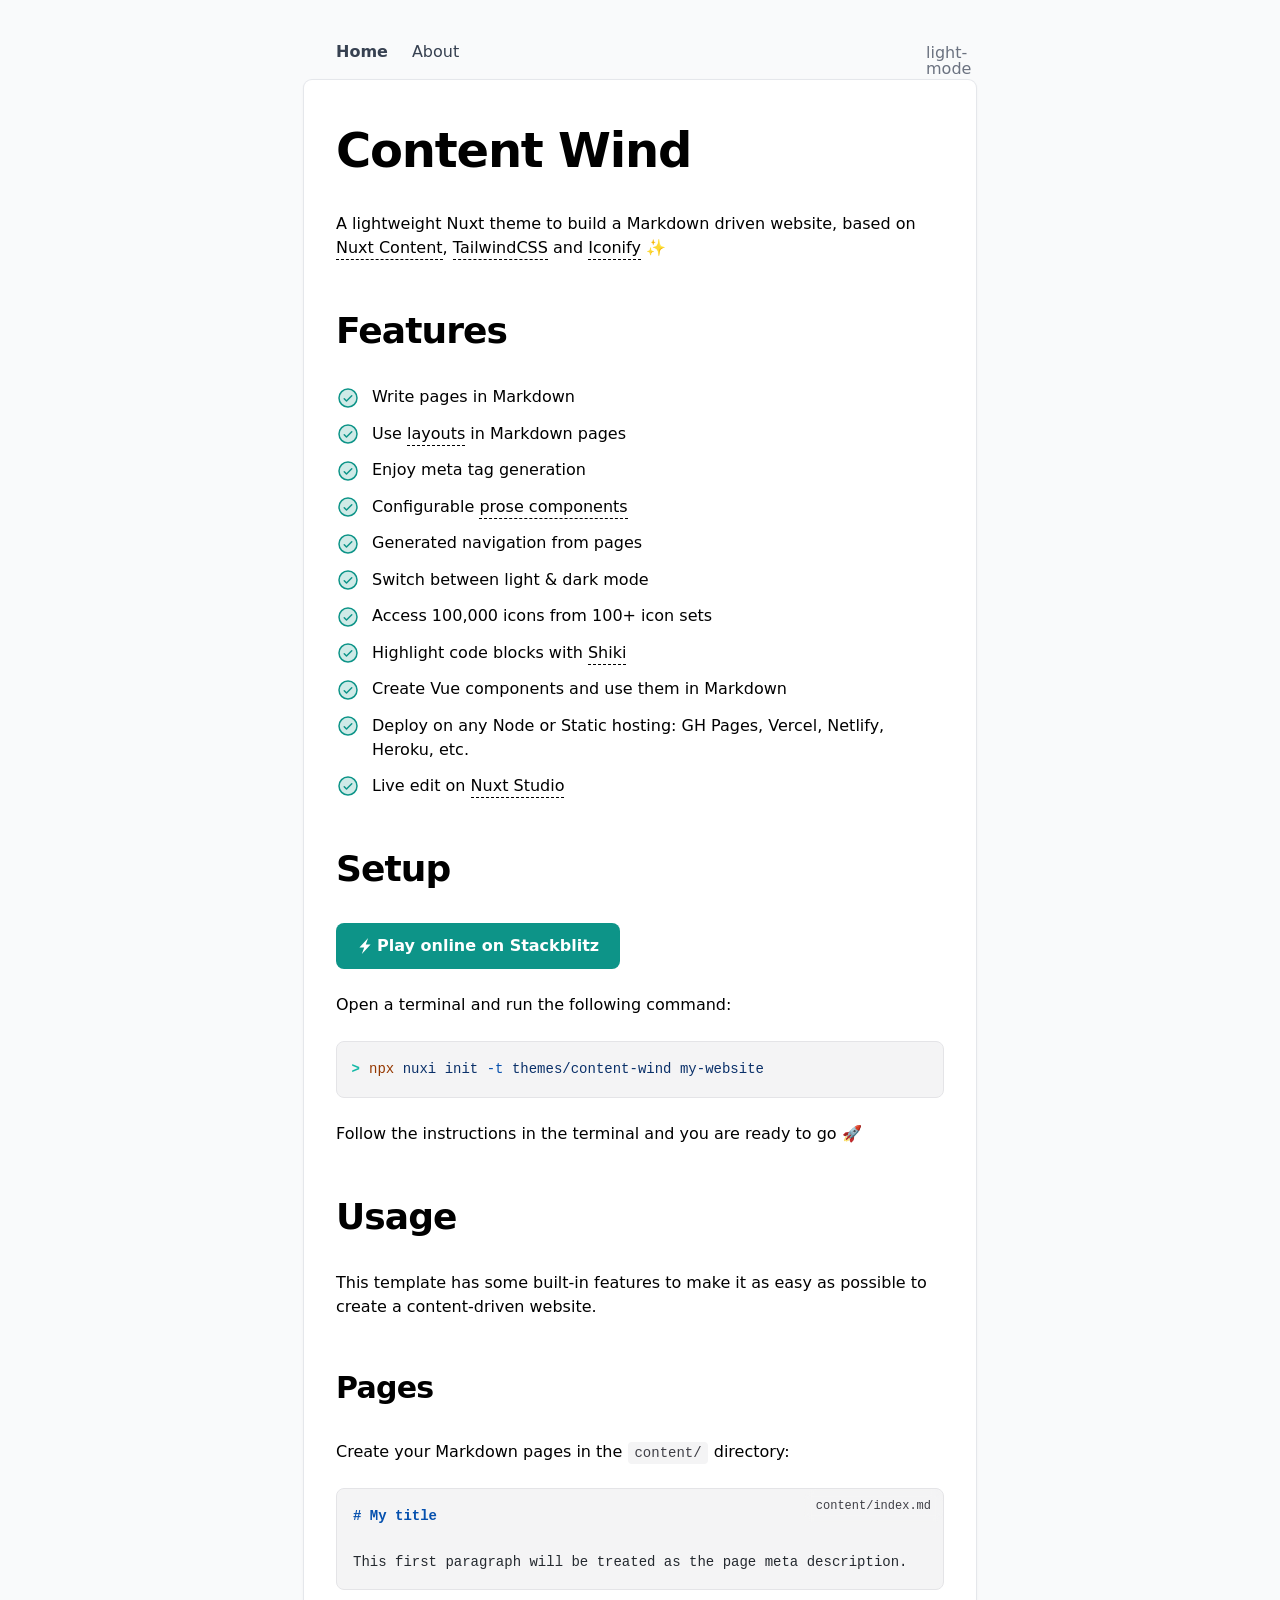
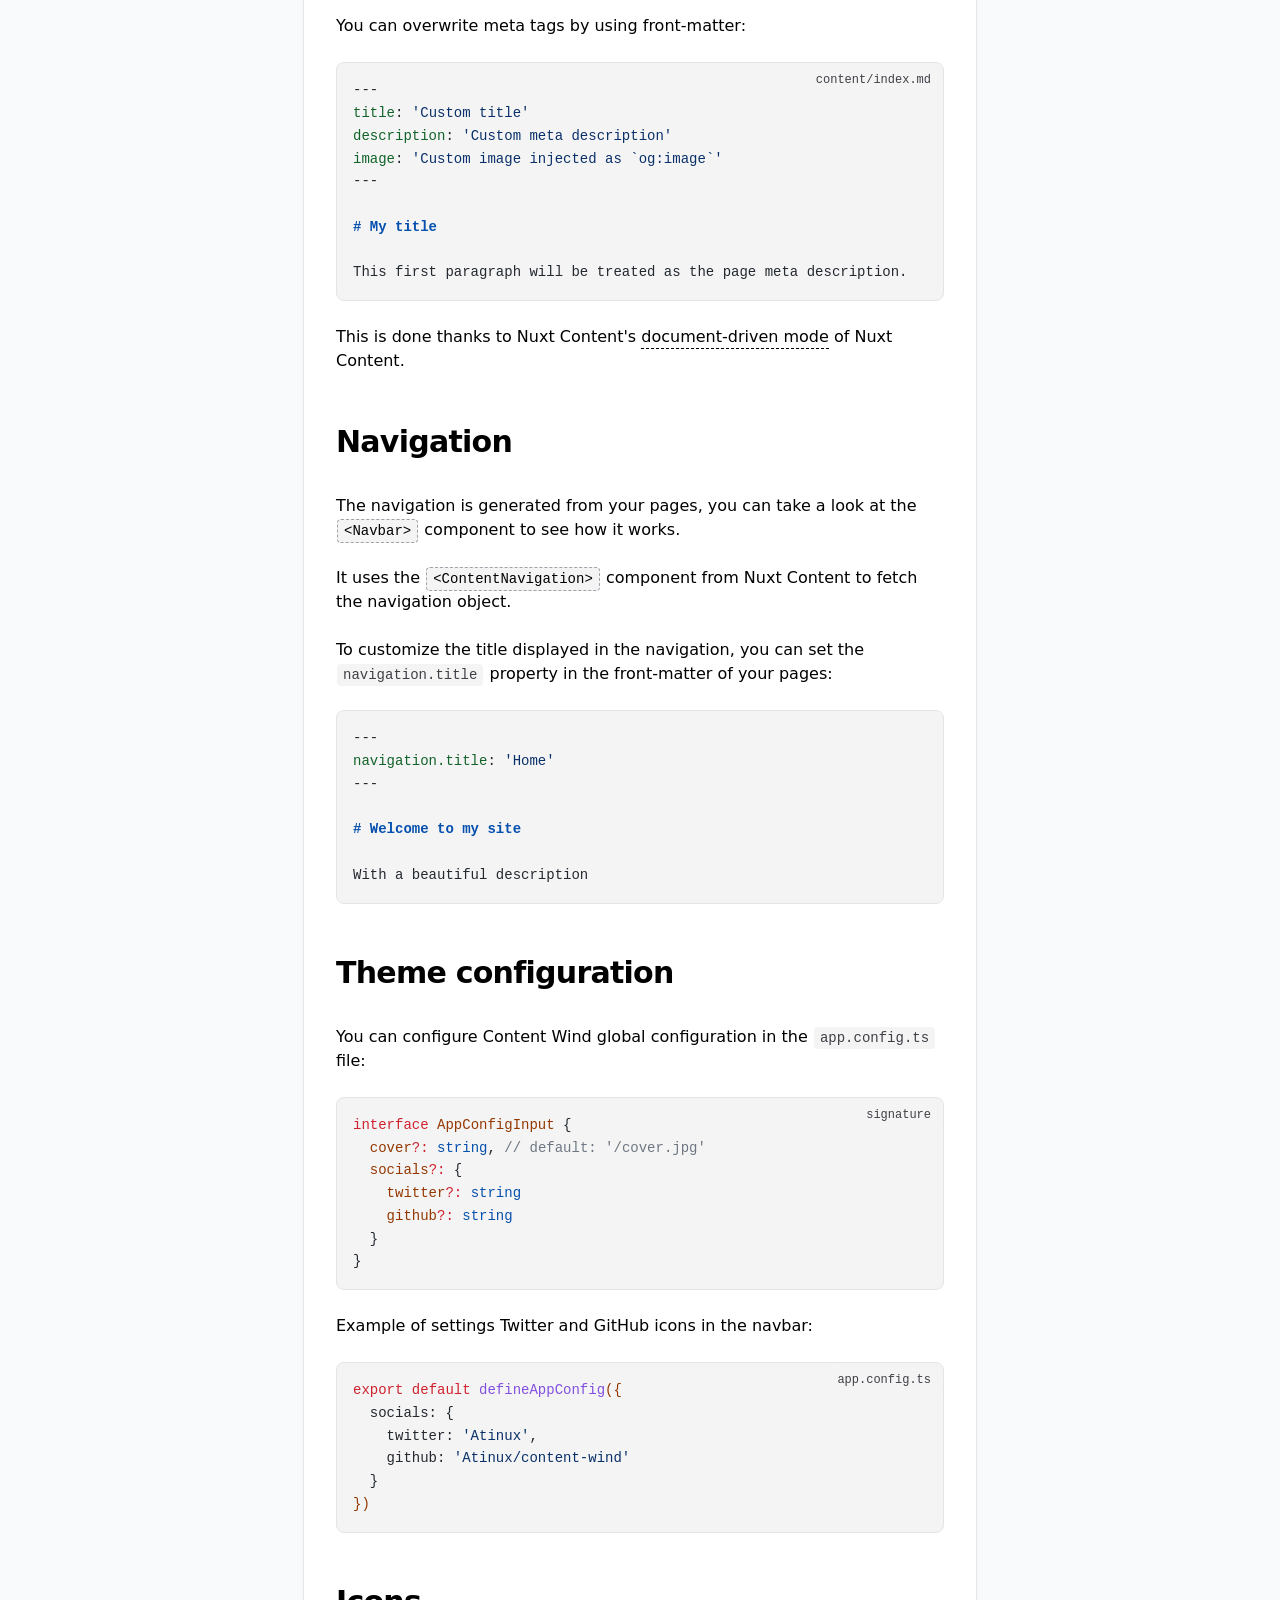
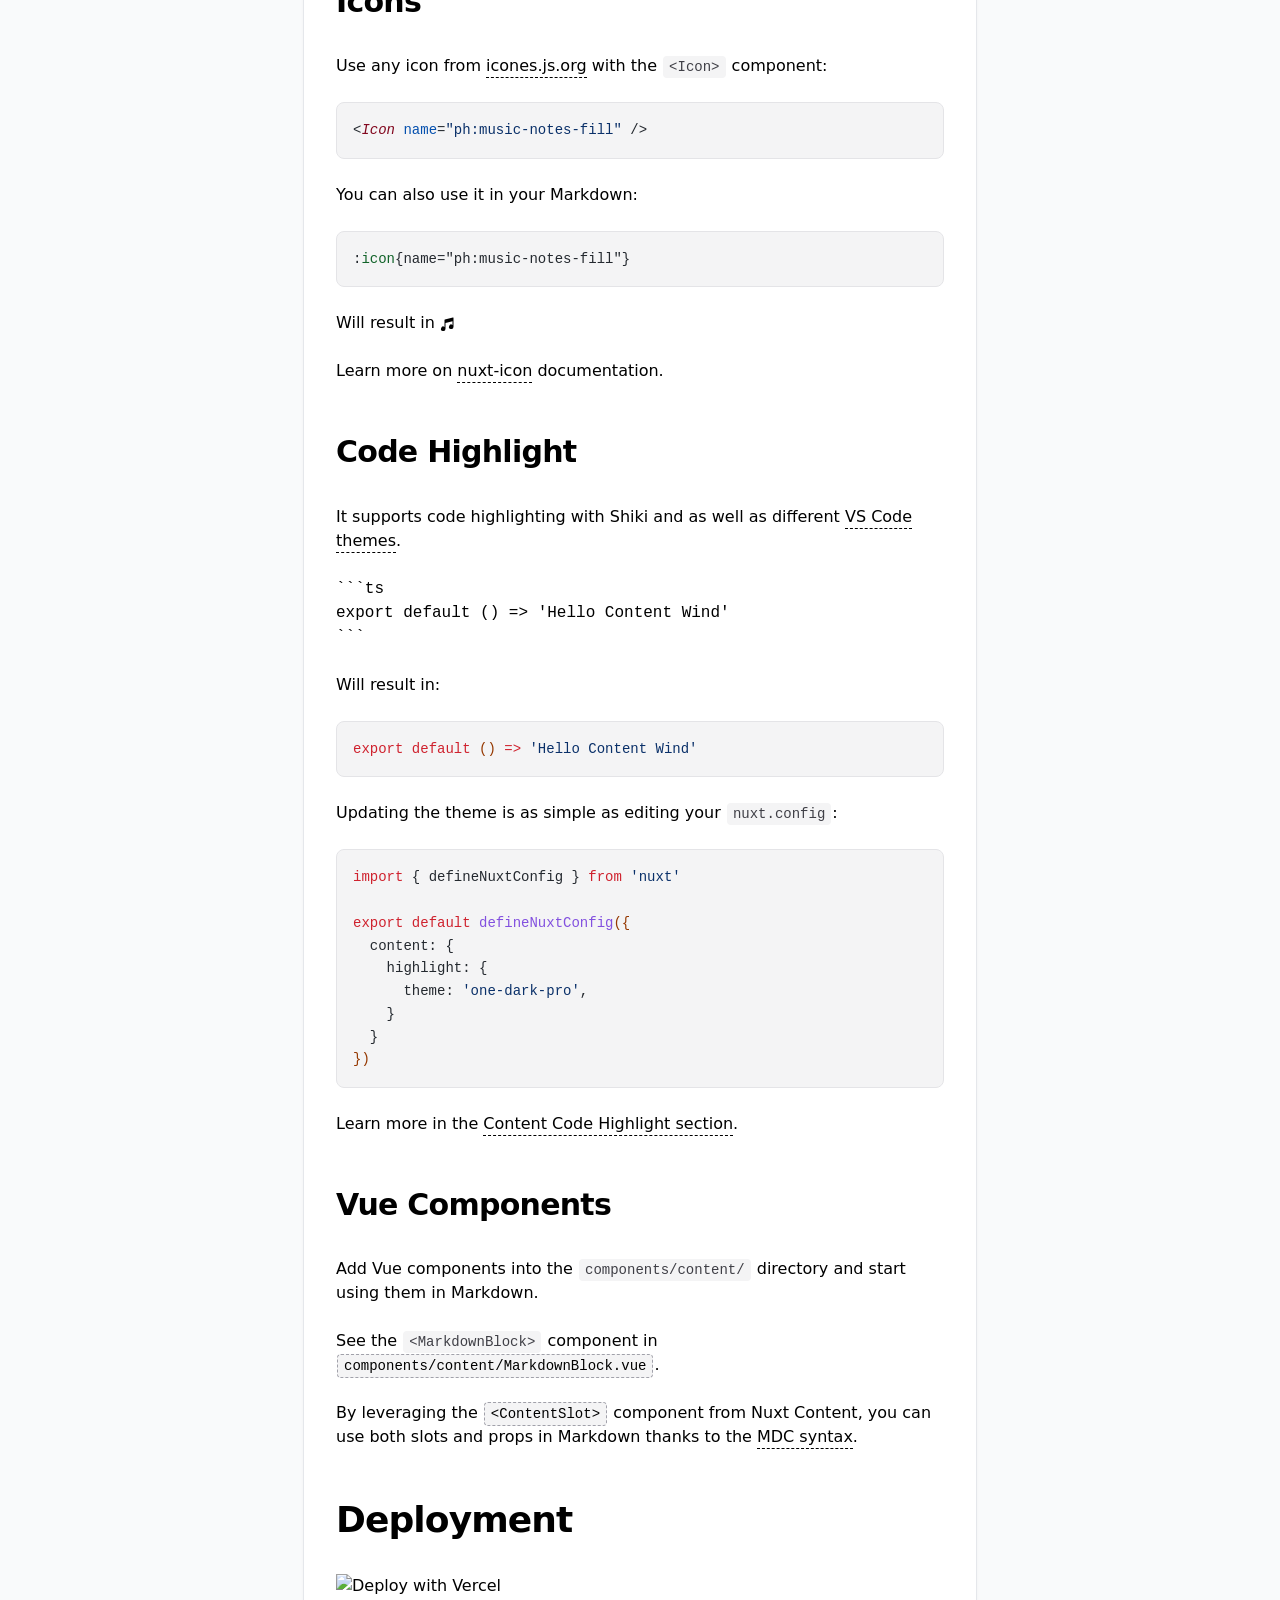
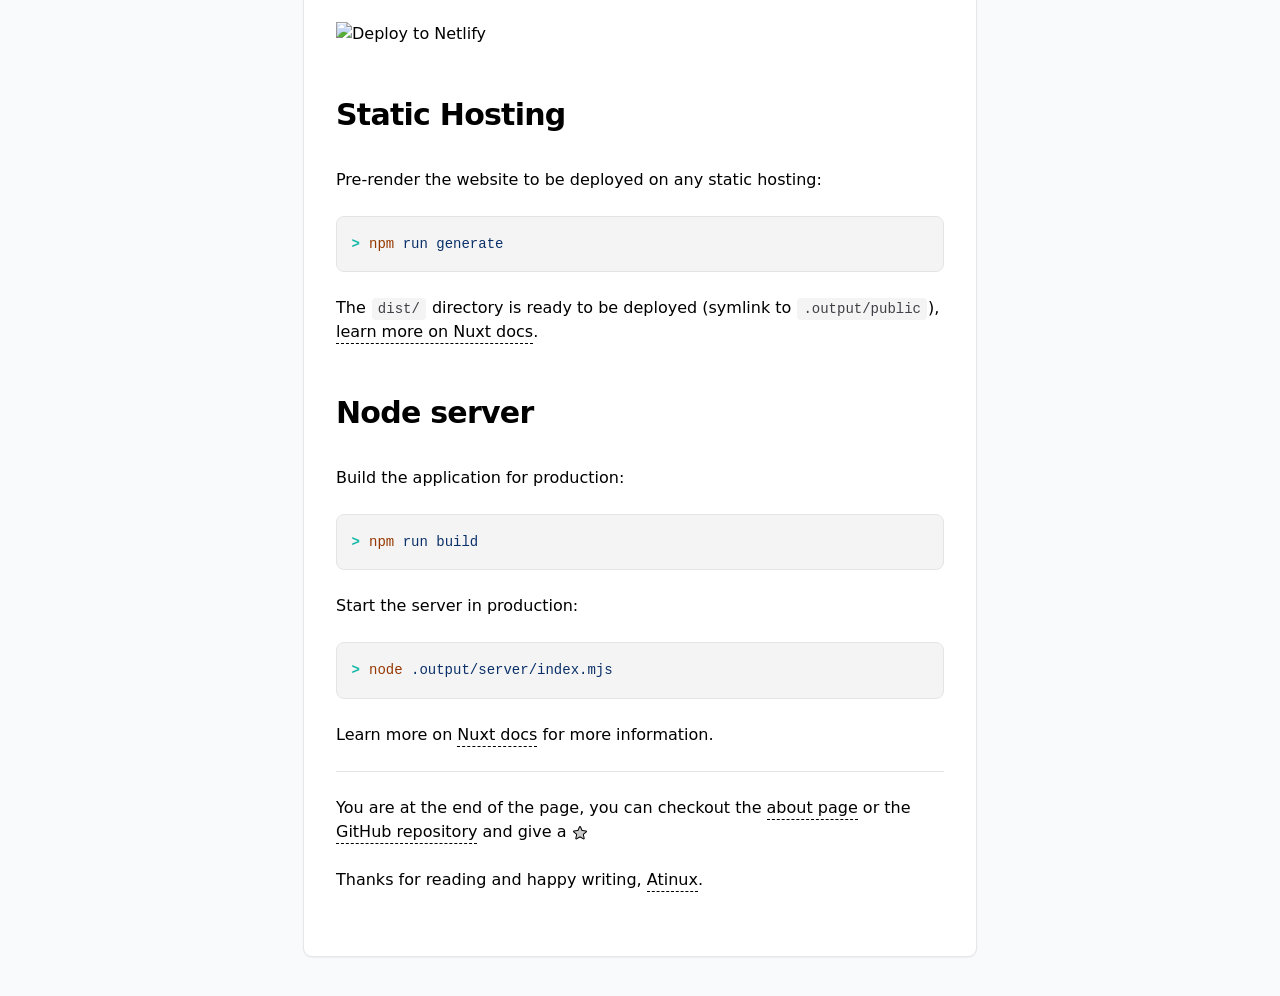
==== commit 66dcfcbf: "Deploying to gh-pages from @ clemcode/content-wind-2@87815697c93ff95d3b8f0fa145467fc63e6836a7 🚀" ====
--- a/index.html
+++ b/index.html
@@ -7,9 +7,9 @@
 <meta name="twitter:card" content="summary_large_image">
 <meta property="og:title" content="Content Wind">
 <meta name="description" content="A lightweight Nuxt theme to build a Markdown driven website, based on Nuxt Content, TailwindCSS and Iconify ✨">
-<meta property="og:description" content="A lightweight Nuxt theme to build a Markdown driven website, based on Nuxt Content, TailwindCSS and Iconify ✨"><link rel="preload" as="fetch" crossorigin="anonymous" href="/_payload.json"><style id="pinceau-theme">@media { :root {--pinceau-mq: initial; --elements-border-secondary-hover: [object Object];--elements-backdrop-background: #fffc;--elements-backdrop-filter: saturate(200%) blur(20px);--elements-container-maxWidth: 80rem;--prose-code-inline-padding: 0.2rem 0.375rem 0.2rem 0.375rem;--prose-code-block-backdropFilter: contrast(1);--prose-code-block-border-style: solid;--prose-code-block-border-width: 1px;--prose-tbody-tr-borderBottom-style: dashed;--prose-tbody-tr-borderBottom-width: 1px;--prose-th-textAlign: inherit;--prose-thead-borderBottom-style: solid;--prose-thead-borderBottom-width: 1px;--prose-thead-border-style: solid;--prose-thead-border-width: 0px;--prose-table-textAlign: start;--prose-hr-width: 1px;--prose-hr-style: solid;--prose-li-listStylePosition: outside;--prose-ol-li-markerColor: currentColor;--prose-ol-paddingInlineStart: 21px;--prose-ol-listStyleType: decimal;--prose-ul-li-markerColor: currentColor;--prose-ul-paddingInlineStart: 21px;--prose-ul-listStyleType: disc;--prose-blockquote-border-style: solid;--prose-blockquote-border-width: 4px;--prose-blockquote-quotes: '201C' '201D' '2018' '2019';--prose-blockquote-paddingInlineStart: 24px;--prose-a-code-color-hover: currentColor;--prose-a-code-color-static: currentColor;--prose-a-hasCode-borderBottom: none;--prose-a-border-distance: 2px;--prose-a-border-color-hover: currentColor;--prose-a-border-color-static: currentColor;--prose-a-border-style-hover: solid;--prose-a-border-style-static: dashed;--prose-a-border-width: 1px;--prose-a-color-static: inherit;--prose-a-textDecoration: none;--prose-h6-margin: 3rem 0 2rem;--prose-h5-margin: 3rem 0 2rem;--prose-h4-margin: 3rem 0 2rem;--prose-h3-margin: 3rem 0 2rem;--prose-h2-margin: 3rem 0 2rem;--prose-h1-margin: 0 0 2rem;--typography-lead-loose: 2;--typography-lead-relaxed: 1.625;--typography-lead-normal: 1.5;--typography-lead-snug: 1.375;--typography-lead-tight: 1.25;--typography-lead-none: 1;--typography-lead-10: 2.5rem;--typography-lead-9: 2.25rem;--typography-lead-8: 2rem;--typography-lead-7: 1.75rem;--typography-lead-6: 1.5rem;--typography-lead-5: 1.25rem;--typography-lead-4: 1rem;--typography-lead-3: .75rem;--typography-lead-2: .5rem;--typography-lead-1: .025rem;--typography-fontWeight-black: 900;--typography-fontWeight-extrabold: 800;--typography-fontWeight-bold: 700;--typography-fontWeight-semibold: 600;--typography-fontWeight-medium: 500;--typography-fontWeight-normal: 400;--typography-fontWeight-light: 300;--typography-fontWeight-extralight: 200;--typography-fontWeight-thin: 100;--typography-fontSize-9xl: 128px;--typography-fontSize-8xl: 96px;--typography-fontSize-7xl: 72px;--typography-fontSize-6xl: 60px;--typography-fontSize-5xl: 48px;--typography-fontSize-4xl: 36px;--typography-fontSize-3xl: 30px;--typography-fontSize-2xl: 24px;--typography-fontSize-xl: 20px;--typography-fontSize-lg: 18px;--typography-fontSize-base: 16px;--typography-fontSize-sm: 14px;--typography-fontSize-xs: 12px;--typography-letterSpacing-wide: 0.025em;--typography-letterSpacing-tight: -0.025em;--typography-verticalMargin-base: 24px;--typography-verticalMargin-sm: 16px;--lead-loose: 2;--lead-relaxed: 1.625;--lead-normal: 1.5;--lead-snug: 1.375;--lead-tight: 1.25;--lead-none: 1;--lead-10: 2.5rem;--lead-9: 2.25rem;--lead-8: 2rem;--lead-7: 1.75rem;--lead-6: 1.5rem;--lead-5: 1.25rem;--lead-4: 1rem;--lead-3: .75rem;--lead-2: .5rem;--lead-1: .025rem;--letterSpacing-widest: 0.1em;--letterSpacing-wider: 0.05em;--letterSpacing-wide: 0.025em;--letterSpacing-normal: 0em;--letterSpacing-tight: -0.025em;--letterSpacing-tighter: -0.05em;--fontSize-9xl: 8rem;--fontSize-8xl: 6rem;--fontSize-7xl: 4.5rem;--fontSize-6xl: 3.75rem;--fontSize-5xl: 3rem;--fontSize-4xl: 2.25rem;--fontSize-3xl: 1.875rem;--fontSize-2xl: 1.5rem;--fontSize-xl: 1.25rem;--fontSize-lg: 1.125rem;--fontSize-base: 1rem;--fontSize-sm: 0.875rem;--fontSize-xs: 0.75rem;--fontWeight-black: 900;--fontWeight-extrabold: 800;--fontWeight-bold: 700;--fontWeight-semibold: 600;--fontWeight-medium: 500;--fontWeight-normal: 400;--fontWeight-light: 300;--fontWeight-extralight: 200;--fontWeight-thin: 100;--font-mono: ui-monospace, SFMono-Regular, Menlo, Monaco, Consolas, Liberation Mono, Courier New, monospace;--font-serif: ui-serif, Georgia, Cambria, Times New Roman, Times, serif;--font-sans: ui-sans-serif, system-ui, -apple-system, BlinkMacSystemFont, Segoe UI, Roboto, Helvetica Neue, Arial, Noto Sans, sans-serif, Apple Color Emoji, Segoe UI Emoji, Segoe UI Symbol, Noto Color Emoji;--opacity-total: 1;--opacity-high: 0.8;--opacity-medium: 0.5;--opacity-soft: 0.3;--opacity-light: 0.15;--opacity-bright: 0.1;--opacity-noOpacity: 0;--borderWidth-lg: 3px;--borderWidth-md: 2px;--borderWidth-sm: 1px;--borderWidth-noBorder: 0;--space-rem-875: 0.875rem;--space-rem-625: 0.625rem;--space-rem-375: 0.375rem;--space-rem-125: 0.125rem;--space-px: 1px;--space-128: 32rem;--space-96: 24rem;--space-80: 20rem;--space-72: 18rem;--space-64: 16rem;--space-60: 15rem;--space-56: 14rem;--space-52: 13rem;--space-48: 12rem;--space-44: 11rem;--space-40: 10rem;--space-36: 9rem;--space-32: 8rem;--space-28: 7rem;--space-24: 6rem;--space-20: 5rem;--space-16: 4rem;--space-14: 3.5rem;--space-12: 3rem;--space-11: 2.75rem;--space-10: 2.5rem;--space-9: 2.25rem;--space-8: 2rem;--space-7: 1.75rem;--space-6: 1.5rem;--space-5: 1.25rem;--space-4: 1rem;--space-3: 0.75rem;--space-2: 0.5rem;--space-1: 0.25rem;--space-0: 0px;--size-full: 100%;--size-7xl: 80rem;--size-6xl: 72rem;--size-5xl: 64rem;--size-4xl: 56rem;--size-3xl: 48rem;--size-2xl: 42rem;--size-xl: 36rem;--size-lg: 32rem;--size-md: 28rem;--size-sm: 24rem;--size-xs: 20rem;--size-200: 200px;--size-104: 104px;--size-80: 80px;--size-64: 64px;--size-56: 56px;--size-48: 48px;--size-40: 40px;--size-32: 32px;--size-24: 24px;--size-20: 20px;--size-16: 16px;--size-12: 12px;--size-8: 8px;--size-6: 6px;--size-4: 4px;--size-2: 2px;--size-0: 0px;--radii-full: 9999px;--radii-3xl: 1.75rem;--radii-2xl: 1.5rem;--radii-xl: 1rem;--radii-lg: 0.75rem;--radii-md: 0.5rem;--radii-sm: 0.375rem;--radii-xs: 0.25rem;--radii-2xs: 0.125rem;--radii-none: 0px;--shadow-none: 0px 0px 0px 0px transparent;--shadow-lg: 0px 10px 15px -3px #000000, 0px 4px 6px -4px #000000;--shadow-md: 0px 4px 6px -1px #000000, 0px 2px 4px -2px #000000;--shadow-sm: 0px 1px 3px 0px #000000, 0px 1px 2px -1px #000000;--shadow-xs: 0px 1px 2px 0px #000000;--height-screen: 100vh;--width-screen: 100vw;--color-primary-950: #042f2e;--color-primary-900: #134e4a;--color-primary-800: #115e59;--color-primary-700: #0f766e;--color-primary-600: #0d9488;--color-primary-500: #14b8a6;--color-primary-400: #2dd4bf;--color-primary-300: #5eead4;--color-primary-200: #99f6e4;--color-primary-100: #ccfbf1;--color-primary-50: #f0fdfa;--color-ruby-900: #380011;--color-ruby-800: #700021;--color-ruby-700: #a90032;--color-ruby-600: #e10043;--color-ruby-500: #ff1a5e;--color-ruby-400: #ff4079;--color-ruby-300: #ff6694;--color-ruby-200: #ff8dae;--color-ruby-100: #ffb3c9;--color-ruby-50: #ffd9e4;--color-pink-900: #380025;--color-pink-800: #70004b;--color-pink-700: #a90070;--color-pink-600: #e10095;--color-pink-500: #ff1ab2;--color-pink-400: #ff40bf;--color-pink-300: #ff66cc;--color-pink-200: #ff8dd8;--color-pink-100: #ffb3e5;--color-pink-50: #ffd9f2;--color-purple-900: #190038;--color-purple-800: #330070;--color-purple-700: #4c00a9;--color-purple-600: #6500e1;--color-purple-500: #811aff;--color-purple-400: #9640ff;--color-purple-300: #ab66ff;--color-purple-200: #c08dff;--color-purple-100: #d5b3ff;--color-purple-50: #ead9ff;--color-royalblue-900: #0b0531;--color-royalblue-800: #160a62;--color-royalblue-700: #211093;--color-royalblue-600: #2c15c4;--color-royalblue-500: #4127e8;--color-royalblue-400: #614bec;--color-royalblue-300: #806ff0;--color-royalblue-200: #a093f3;--color-royalblue-100: #c0b7f7;--color-royalblue-50: #dfdbfb;--color-indigoblue-900: #001238;--color-indigoblue-800: #002370;--color-indigoblue-700: #0035a9;--color-indigoblue-600: #0047e1;--color-indigoblue-500: #1a62ff;--color-indigoblue-400: #407cff;--color-indigoblue-300: #6696ff;--color-indigoblue-200: #8db0ff;--color-indigoblue-100: #b3cbff;--color-indigoblue-50: #d9e5ff;--color-blue-900: #002438;--color-blue-800: #004870;--color-blue-700: #006ca9;--color-blue-600: #0090e1;--color-blue-500: #1aadff;--color-blue-400: #40bbff;--color-blue-300: #66c8ff;--color-blue-200: #8dd6ff;--color-blue-100: #b3e4ff;--color-blue-50: #d9f1ff;--color-lightblue-900: #002e38;--color-lightblue-800: #005c70;--color-lightblue-700: #008aa9;--color-lightblue-600: #00b9e1;--color-lightblue-500: #1ad6ff;--color-lightblue-400: #40ddff;--color-lightblue-300: #66e4ff;--color-lightblue-200: #8deaff;--color-lightblue-100: #b3f1ff;--color-lightblue-50: #d9f8ff;--color-teal-900: #062a28;--color-teal-800: #0b544f;--color-teal-700: #117d77;--color-teal-600: #16a79e;--color-teal-500: #1cd1c6;--color-teal-400: #36e4da;--color-teal-300: #5fe9e1;--color-teal-200: #87efe9;--color-teal-100: #aff4f0;--color-teal-50: #d7faf8;--color-pear-900: #2a2b09;--color-pear-800: #545512;--color-pear-700: #7e801b;--color-pear-600: #a8aa24;--color-pear-500: #d0d32f;--color-pear-400: #d8da52;--color-pear-300: #e0e274;--color-pear-200: #e8e997;--color-pear-100: #eff0ba;--color-pear-50: #f7f8dc;--color-red-900: #380300;--color-red-800: #700700;--color-red-700: #a90a00;--color-red-600: #e10e00;--color-red-500: #ff281a;--color-red-400: #ff4c40;--color-red-300: #ff7066;--color-red-200: #ff948d;--color-red-100: #ffb7b3;--color-red-50: #ffdbd9;--color-orange-900: #381800;--color-orange-800: #702f00;--color-orange-700: #a94700;--color-orange-600: #e15e00;--color-orange-500: #ff7a1a;--color-orange-400: #ff9040;--color-orange-300: #ffa666;--color-orange-200: #ffbd8d;--color-orange-100: #ffd3b3;--color-orange-50: #ffe9d9;--color-yellow-900: #362b03;--color-yellow-800: #6d5605;--color-yellow-700: #a38108;--color-yellow-600: #daac0a;--color-yellow-500: #f5c828;--color-yellow-400: #f7d14c;--color-yellow-300: #f8da70;--color-yellow-200: #fae393;--color-yellow-100: #fcedb7;--color-yellow-50: #fdf6db;--color-green-900: #003f25;--color-green-800: #005e38;--color-green-700: #007e4a;--color-green-600: #009d5d;--color-green-500: #00bd6f;--color-green-400: #00dc82;--color-green-300: #30ffaa;--color-green-200: #83ffcc;--color-green-100: #acffdd;--color-green-50: #d6ffee;--color-gray-900: #18181B;--color-gray-800: #27272A;--color-gray-700: #3f3f46;--color-gray-600: #52525B;--color-gray-500: #71717A;--color-gray-400: #a1a1aa;--color-gray-300: #D4d4d8;--color-gray-200: #e4e4e7;--color-gray-100: #f4f4f5;--color-gray-50: #fafafa;--color-black: #0c0c0d;--color-white: #ffffff;--media-portrait: only screen and (orientation: portrait);--media-landscape: only screen and (orientation: landscape);--media-rm: (prefers-reduced-motion: reduce);--media-2xl: (min-width: 1536px);--media-xl: (min-width: 1280px);--media-lg: (min-width: 1024px);--media-md: (min-width: 768px);--media-sm: (min-width: 640px);--media-xs: (min-width: 475px);--elements-state-danger-borderColor-secondary: var(--color-red-200);--elements-state-danger-borderColor-primary: var(--color-red-100);--elements-state-danger-backgroundColor-secondary: var(--color-red-100);--elements-state-danger-backgroundColor-primary: var(--color-red-50);--elements-state-danger-color-secondary: var(--color-red-600);--elements-state-danger-color-primary: var(--color-red-500);--elements-state-warning-borderColor-secondary: var(--color-yellow-200);--elements-state-warning-borderColor-primary: var(--color-yellow-100);--elements-state-warning-backgroundColor-secondary: var(--color-yellow-100);--elements-state-warning-backgroundColor-primary: var(--color-yellow-50);--elements-state-warning-color-secondary: var(--color-yellow-700);--elements-state-warning-color-primary: var(--color-yellow-600);--elements-state-success-borderColor-secondary: var(--color-green-200);--elements-state-success-borderColor-primary: var(--color-green-100);--elements-state-success-backgroundColor-secondary: var(--color-green-100);--elements-state-success-backgroundColor-primary: var(--color-green-50);--elements-state-success-color-secondary: var(--color-green-600);--elements-state-success-color-primary: var(--color-green-500);--elements-state-info-borderColor-secondary: var(--color-blue-200);--elements-state-info-borderColor-primary: var(--color-blue-100);--elements-state-info-backgroundColor-secondary: var(--color-blue-100);--elements-state-info-backgroundColor-primary: var(--color-blue-50);--elements-state-info-color-secondary: var(--color-blue-600);--elements-state-info-color-primary: var(--color-blue-500);--elements-state-primary-borderColor-secondary: var(--color-primary-200);--elements-state-primary-borderColor-primary: var(--color-primary-100);--elements-state-primary-backgroundColor-secondary: var(--color-primary-100);--elements-state-primary-backgroundColor-primary: var(--color-primary-50);--elements-state-primary-color-secondary: var(--color-primary-700);--elements-state-primary-color-primary: var(--color-primary-600);--elements-border-secondary-static: var(--color-gray-200);--elements-border-primary-hover: var(--color-gray-200);--elements-border-primary-static: var(--color-gray-100);--elements-container-padding-md: var(--space-6);--elements-container-padding-sm: var(--space-6);--elements-container-padding-xs: var(--space-4);--elements-container-padding-mobile: var(--space-4);--elements-text-secondary-color-hover: var(--color-gray-700);--elements-text-secondary-color-static: var(--color-gray-500);--elements-text-primary-color-static: var(--color-gray-900);--elements-surface-background-base: var(--color-gray-100);--elements-surface-secondary-backgroundColor: var(--color-gray-200);--elements-surface-primary-backgroundColor: var(--color-gray-100);--prose-code-inline-fontWeight: var(--typography-fontWeight-normal);--prose-code-inline-fontSize: var(--typography-fontSize-sm);--prose-code-inline-borderRadius: var(--radii-xs);--prose-code-block-pre-padding: var(--typography-verticalMargin-sm);--prose-code-block-margin: var(--typography-verticalMargin-base) 0;--prose-code-block-fontSize: var(--typography-fontSize-sm);--prose-tbody-code-inline-fontSize: var(--typography-fontSize-sm);--prose-tbody-td-padding: var(--typography-verticalMargin-sm);--prose-th-fontWeight: var(--typography-fontWeight-semibold);--prose-th-padding: 0 var(--typography-verticalMargin-sm) var(--typography-verticalMargin-sm) var(--typography-verticalMargin-sm);--prose-table-lineHeight: var(--typography-lead-6);--prose-table-fontSize: var(--typography-fontSize-sm);--prose-table-margin: var(--typography-verticalMargin-base) 0;--prose-hr-margin: var(--typography-verticalMargin-base) 0;--prose-li-margin: var(--typography-verticalMargin-sm) 0;--prose-ol-margin: var(--typography-verticalMargin-base) 0;--prose-ul-margin: var(--typography-verticalMargin-base) 0;--prose-blockquote-margin: var(--typography-verticalMargin-base) 0;--prose-a-code-border-style: var(--prose-a-border-style-static);--prose-a-code-border-width: var(--prose-a-border-width);--prose-a-fontWeight: var(--typography-fontWeight-medium);--prose-img-margin: var(--typography-verticalMargin-base) 0;--prose-strong-fontWeight: var(--typography-fontWeight-semibold);--prose-h6-iconSize: var(--typography-fontSize-base);--prose-h6-fontWeight: var(--typography-fontWeight-semibold);--prose-h6-lineHeight: var(--typography-lead-normal);--prose-h6-fontSize: var(--typography-fontSize-lg);--prose-h5-iconSize: var(--typography-fontSize-lg);--prose-h5-fontWeight: var(--typography-fontWeight-semibold);--prose-h5-lineHeight: var(--typography-lead-snug);--prose-h5-fontSize: var(--typography-fontSize-xl);--prose-h4-iconSize: var(--typography-fontSize-lg);--prose-h4-letterSpacing: var(--typography-letterSpacing-tight);--prose-h4-fontWeight: var(--typography-fontWeight-semibold);--prose-h4-lineHeight: var(--typography-lead-snug);--prose-h4-fontSize: var(--typography-fontSize-2xl);--prose-h3-iconSize: var(--typography-fontSize-xl);--prose-h3-letterSpacing: var(--typography-letterSpacing-tight);--prose-h3-fontWeight: var(--typography-fontWeight-semibold);--prose-h3-lineHeight: var(--typography-lead-snug);--prose-h3-fontSize: var(--typography-fontSize-3xl);--prose-h2-iconSize: var(--typography-fontSize-2xl);--prose-h2-letterSpacing: var(--typography-letterSpacing-tight);--prose-h2-fontWeight: var(--typography-fontWeight-semibold);--prose-h2-lineHeight: var(--typography-lead-tight);--prose-h2-fontSize: var(--typography-fontSize-4xl);--prose-h1-iconSize: var(--typography-fontSize-3xl);--prose-h1-letterSpacing: var(--typography-letterSpacing-tight);--prose-h1-fontWeight: var(--typography-fontWeight-bold);--prose-h1-lineHeight: var(--typography-lead-tight);--prose-h1-fontSize: var(--typography-fontSize-5xl);--prose-p-br-margin: var(--typography-verticalMargin-base) 0 0 0;--prose-p-margin: var(--typography-verticalMargin-base) 0;--prose-p-lineHeight: var(--typography-lead-normal);--prose-p-fontSize: var(--typography-fontSize-base);--typography-color-primary-900: var(--color-primary-900);--typography-color-primary-800: var(--color-primary-800);--typography-color-primary-700: var(--color-primary-700);--typography-color-primary-600: var(--color-primary-600);--typography-color-primary-500: var(--color-primary-500);--typography-color-primary-400: var(--color-primary-400);--typography-color-primary-300: var(--color-primary-300);--typography-color-primary-200: var(--color-primary-200);--typography-color-primary-100: var(--color-primary-100);--typography-color-primary-50: var(--color-primary-50);--typography-font-code: var(--font-mono);--typography-font-body: var(--font-sans);--typography-font-display: var(--font-sans);--typography-body-backgroundColor: var(--color-white);--typography-body-color: var(--color-black);--text-6xl-lineHeight: var(--lead-none);--text-6xl-fontSize: var(--fontSize-6xl);--text-5xl-lineHeight: var(--lead-none);--text-5xl-fontSize: var(--fontSize-5xl);--text-4xl-lineHeight: var(--lead-10);--text-4xl-fontSize: var(--fontSize-4xl);--text-3xl-lineHeight: var(--lead-9);--text-3xl-fontSize: var(--fontSize-3xl);--text-2xl-lineHeight: var(--lead-8);--text-2xl-fontSize: var(--fontSize-2xl);--text-xl-lineHeight: var(--lead-7);--text-xl-fontSize: var(--fontSize-xl);--text-lg-lineHeight: var(--lead-7);--text-lg-fontSize: var(--fontSize-lg);--text-base-lineHeight: var(--lead-6);--text-base-fontSize: var(--fontSize-base);--text-sm-lineHeight: var(--lead-5);--text-sm-fontSize: var(--fontSize-sm);--text-xs-lineHeight: var(--lead-4);--text-xs-fontSize: var(--fontSize-xs);--shadow-2xl: 0px 25px 50px -12px var(--color-gray-900);--shadow-xl: 0px 20px 25px -5px var(--color-gray-400), 0px 8px 10px -6px #000000;--color-secondary-900: var(--color-gray-900);--color-secondary-800: var(--color-gray-800);--color-secondary-700: var(--color-gray-700);--color-secondary-600: var(--color-gray-600);--color-secondary-500: var(--color-gray-500);--color-secondary-400: var(--color-gray-400);--color-secondary-300: var(--color-gray-300);--color-secondary-200: var(--color-gray-200);--color-secondary-100: var(--color-gray-100);--color-secondary-50: var(--color-gray-50);--prose-a-code-background-hover: var(--typography-color-primary-50);--prose-a-code-border-color-hover: var(--typography-color-primary-500);--prose-a-color-hover: var(--typography-color-primary-500);--typography-color-secondary-900: var(--color-secondary-900);--typography-color-secondary-800: var(--color-secondary-800);--typography-color-secondary-700: var(--color-secondary-700);--typography-color-secondary-600: var(--color-secondary-600);--typography-color-secondary-500: var(--color-secondary-500);--typography-color-secondary-400: var(--color-secondary-400);--typography-color-secondary-300: var(--color-secondary-300);--typography-color-secondary-200: var(--color-secondary-200);--typography-color-secondary-100: var(--color-secondary-100);--typography-color-secondary-50: var(--color-secondary-50);--prose-code-inline-backgroundColor: var(--typography-color-secondary-100);--prose-code-inline-color: var(--typography-color-secondary-700);--prose-code-block-backgroundColor: var(--typography-color-secondary-100);--prose-code-block-color: var(--typography-color-secondary-700);--prose-code-block-border-color: var(--typography-color-secondary-200);--prose-tbody-tr-borderBottom-color: var(--typography-color-secondary-200);--prose-th-color: var(--typography-color-secondary-600);--prose-thead-borderBottom-color: var(--typography-color-secondary-200);--prose-thead-border-color: var(--typography-color-secondary-300);--prose-hr-color: var(--typography-color-secondary-200);--prose-blockquote-border-color: var(--typography-color-secondary-200);--prose-blockquote-color: var(--typography-color-secondary-500);--prose-a-code-border-color-static: var(--typography-color-secondary-400); } }@media { :root.dark {--pinceau-mq: dark; --elements-backdrop-background: #0c0d0ccc;--prose-code-block-backdropFilter: contrast(1);--prose-ol-li-markerColor: currentColor;--prose-ul-li-markerColor: currentColor;--prose-a-code-color-hover: currentColor;--prose-a-code-color-static: currentColor;--prose-a-border-color-hover: currentColor;--prose-a-border-color-static: currentColor;--prose-a-color-static: inherit;--elements-state-danger-borderColor-secondary: var(--color-red-700);--elements-state-danger-borderColor-primary: var(--color-red-800);--elements-state-danger-backgroundColor-secondary: var(--color-red-800);--elements-state-danger-backgroundColor-primary: var(--color-red-900);--elements-state-danger-color-secondary: var(--color-red-200);--elements-state-danger-color-primary: var(--color-red-300);--elements-state-warning-borderColor-secondary: var(--color-yellow-700);--elements-state-warning-borderColor-primary: var(--color-yellow-800);--elements-state-warning-backgroundColor-secondary: var(--color-yellow-800);--elements-state-warning-backgroundColor-primary: var(--color-yellow-900);--elements-state-warning-color-secondary: var(--color-yellow-200);--elements-state-warning-color-primary: var(--color-yellow-400);--elements-state-success-borderColor-secondary: var(--color-green-700);--elements-state-success-borderColor-primary: var(--color-green-800);--elements-state-success-backgroundColor-secondary: var(--color-green-800);--elements-state-success-backgroundColor-primary: var(--color-green-900);--elements-state-success-color-secondary: var(--color-green-200);--elements-state-success-color-primary: var(--color-green-400);--elements-state-info-borderColor-secondary: var(--color-blue-700);--elements-state-info-borderColor-primary: var(--color-blue-800);--elements-state-info-backgroundColor-secondary: var(--color-blue-800);--elements-state-info-backgroundColor-primary: var(--color-blue-900);--elements-state-info-color-secondary: var(--color-blue-200);--elements-state-info-color-primary: var(--color-blue-400);--elements-state-primary-borderColor-secondary: var(--color-primary-700);--elements-state-primary-borderColor-primary: var(--color-primary-800);--elements-state-primary-backgroundColor-secondary: var(--color-primary-800);--elements-state-primary-backgroundColor-primary: var(--color-primary-900);--elements-state-primary-color-secondary: var(--color-primary-200);--elements-state-primary-color-primary: var(--color-primary-400);--elements-border-secondary-static: var(--color-gray-800);--elements-border-primary-hover: var(--color-gray-800);--elements-border-primary-static: var(--color-gray-900);--elements-text-secondary-color-hover: var(--color-gray-200);--elements-text-secondary-color-static: var(--color-gray-400);--elements-text-primary-color-static: var(--color-gray-50);--elements-surface-background-base: var(--color-gray-900);--elements-surface-secondary-backgroundColor: var(--color-gray-800);--elements-surface-primary-backgroundColor: var(--color-gray-900);--typography-body-backgroundColor: var(--color-black);--typography-body-color: var(--color-white);--prose-a-code-background-hover: var(--typography-color-primary-900);--prose-a-code-border-color-hover: var(--typography-color-primary-600);--prose-a-color-hover: var(--typography-color-primary-400);--prose-code-inline-backgroundColor: var(--typography-color-secondary-800);--prose-code-inline-color: var(--typography-color-secondary-200);--prose-code-block-backgroundColor: var(--typography-color-secondary-900);--prose-code-block-color: var(--typography-color-secondary-200);--prose-code-block-border-color: var(--typography-color-secondary-800);--prose-tbody-tr-borderBottom-color: var(--typography-color-secondary-800);--prose-th-color: var(--typography-color-secondary-400);--prose-thead-borderBottom-color: var(--typography-color-secondary-800);--prose-thead-border-color: var(--typography-color-secondary-600);--prose-hr-color: var(--typography-color-secondary-800);--prose-blockquote-border-color: var(--typography-color-secondary-700);--prose-blockquote-color: var(--typography-color-secondary-400);--prose-a-code-border-color-static: var(--typography-color-secondary-600); } }</style><style id="pinceau-runtime-hydratable">@media{.phy[--]{--puid:o3bmv2-c;}.pc-o3bmv2[data-v-614b3880]{---ym9-button-primary:var(--color-primary-600);---a23-button-secondary:var(--color-primary-500);}} @media{.phy[--]{--puid:o3bmv2-v;}.pv-ej3jpf{padding:var(--space-rem-625) var(--space-5);font-size:var(--text-base-fontSize);line-height:var(--text-base-lineHeight);}} </style><link rel="modulepreload" as="script" crossorigin href="/_nuxt/entry.b56a812b.js"><link rel="preload" as="style" href="/_nuxt/entry.a9a2cc28.css"><link rel="modulepreload" as="script" crossorigin href="/_nuxt/document-driven.686309a4.js"><link rel="modulepreload" as="script" crossorigin href="/_nuxt/DocumentDrivenEmpty.4b12b76f.js"><link rel="modulepreload" as="script" crossorigin href="/_nuxt/ContentRenderer.d0092667.js"><link rel="modulepreload" as="script" crossorigin href="/_nuxt/ContentRendererMarkdown.ae76aa00.js"><link rel="modulepreload" as="script" crossorigin href="/_nuxt/DocumentDrivenNotFound.868206f2.js"><link rel="modulepreload" as="script" crossorigin href="/_nuxt/head.88166014.js"><link rel="modulepreload" as="script" crossorigin href="/_nuxt/default.433cceab.js"><link rel="modulepreload" as="script" crossorigin href="/_nuxt/ProseH1.d17bce62.js"><link rel="preload" as="style" href="/_nuxt/ProseH1.48e3ee79.css"><link rel="modulepreload" as="script" crossorigin href="/_nuxt/ProseP.fa98d218.js"><link rel="preload" as="style" href="/_nuxt/ProseP.b99f89cd.css"><link rel="modulepreload" as="script" crossorigin href="/_nuxt/ProseA.acdd4c68.js"><link rel="preload" as="style" href="/_nuxt/ProseA.baee409d.css"><link rel="modulepreload" as="script" crossorigin href="/_nuxt/ProseH2.e216432f.js"><link rel="preload" as="style" href="/_nuxt/ProseH2.cc4fedda.css"><link rel="modulepreload" as="script" crossorigin href="/_nuxt/List.ed38742b.js"><link rel="preload" as="style" href="/_nuxt/List.06ab62c2.css"><link rel="modulepreload" as="script" crossorigin href="/_nuxt/ContentSlot.a2997ffb.js"><link rel="modulepreload" as="script" crossorigin href="/_nuxt/ButtonLink.53220dec.js"><link rel="preload" as="style" href="/_nuxt/ButtonLink.74c3aea5.css"><link rel="modulepreload" as="script" crossorigin href="/_nuxt/ProseCode.29250792.js"><link rel="preload" as="style" href="/_nuxt/ProseCode.07e596a7.css"><link rel="modulepreload" as="script" crossorigin href="/_nuxt/index.979eccf8.js"><link rel="modulepreload" as="script" crossorigin href="/_nuxt/ProseH3.9eee38bc.js"><link rel="preload" as="style" href="/_nuxt/ProseH3.60b6f0cb.css"><link rel="modulepreload" as="script" crossorigin href="/_nuxt/ProseCodeInline.60686616.js"><link rel="preload" as="style" href="/_nuxt/ProseCodeInline.873c7ac7.css"><link rel="modulepreload" as="script" crossorigin href="/_nuxt/MarkdownBlock.22346abb.js"><link rel="modulepreload" as="script" crossorigin href="/_nuxt/ProseImg.fabc7527.js"><link rel="preload" as="style" href="/_nuxt/ProseImg.eeea4224.css"><link rel="modulepreload" as="script" crossorigin href="/_nuxt/ProseHr.6b6b680a.js"><link rel="preload" as="style" href="/_nuxt/ProseHr.51db3351.css"><link rel="prefetch" as="script" crossorigin href="/_nuxt/full-width.0732fc7a.js"><link rel="prefetch" as="script" crossorigin href="/_nuxt/debug.cceaf4ae.js"><link rel="prefetch" as="script" crossorigin href="/_nuxt/client-db.9e63c352.js"><link rel="prefetch" as="style" href="/_nuxt/useStudio.d997f0bf.css"><link rel="prefetch" as="script" crossorigin href="/_nuxt/useStudio.4c79b3ac.js"><link rel="prefetch" as="script" crossorigin href="/_nuxt/asyncData.bfb90f35.js"><link rel="prefetch" as="style" href="/_nuxt/error-404.47a83e66.css"><link rel="prefetch" as="script" crossorigin href="/_nuxt/error-404.3104312c.js"><link rel="prefetch" as="style" href="/_nuxt/error-500.534ab3f3.css"><link rel="prefetch" as="script" crossorigin href="/_nuxt/error-500.eb2626ad.js"><link rel="stylesheet" href="/_nuxt/entry.a9a2cc28.css"><link rel="stylesheet" href="/_nuxt/ProseH1.48e3ee79.css"><link rel="stylesheet" href="/_nuxt/ProseP.b99f89cd.css"><link rel="stylesheet" href="/_nuxt/ProseA.baee409d.css"><link rel="stylesheet" href="/_nuxt/ProseH2.cc4fedda.css"><link rel="stylesheet" href="/_nuxt/List.06ab62c2.css"><link rel="stylesheet" href="/_nuxt/ButtonLink.74c3aea5.css"><link rel="stylesheet" href="/_nuxt/ProseCode.07e596a7.css"><link rel="stylesheet" href="/_nuxt/ProseH3.60b6f0cb.css"><link rel="stylesheet" href="/_nuxt/ProseCodeInline.873c7ac7.css"><link rel="stylesheet" href="/_nuxt/ProseImg.eeea4224.css"><link rel="stylesheet" href="/_nuxt/ProseHr.51db3351.css"><script>"use strict";(()=>{const a=window,e=document.documentElement,m=["dark","light"],c=window.localStorage.getItem("nuxt-color-mode")||"system";let n=c==="system"?f():c;const l=e.getAttribute("data-color-mode-forced");l&&(n=l),i(n),a["__NUXT_COLOR_MODE__"]={preference:c,value:n,getColorScheme:f,addColorScheme:i,removeColorScheme:d};function i(o){const t=""+o+"",s="";e.classList?e.classList.add(t):e.className+=" "+t,s&&e.setAttribute("data-"+s,o)}function d(o){const t=""+o+"",s="";e.classList?e.classList.remove(t):e.className=e.className.replace(new RegExp(t,"g"),""),s&&e.removeAttribute("data-"+s)}function r(o){return a.matchMedia("(prefers-color-scheme"+o+")")}function f(){if(a.matchMedia&&r("").media!=="not all"){for(const o of m)if(r(":"+o).matches)return o}return"light"}})();
+<meta property="og:description" content="A lightweight Nuxt theme to build a Markdown driven website, based on Nuxt Content, TailwindCSS and Iconify ✨"><link rel="preload" as="fetch" crossorigin="anonymous" href="/_payload.json"><style id="pinceau-theme">@media { :root {--pinceau-mq: initial; --elements-border-secondary-hover: [object Object];--elements-backdrop-background: #fffc;--elements-backdrop-filter: saturate(200%) blur(20px);--elements-container-maxWidth: 80rem;--prose-code-inline-padding: 0.2rem 0.375rem 0.2rem 0.375rem;--prose-code-block-backdropFilter: contrast(1);--prose-code-block-border-style: solid;--prose-code-block-border-width: 1px;--prose-tbody-tr-borderBottom-style: dashed;--prose-tbody-tr-borderBottom-width: 1px;--prose-th-textAlign: inherit;--prose-thead-borderBottom-style: solid;--prose-thead-borderBottom-width: 1px;--prose-thead-border-style: solid;--prose-thead-border-width: 0px;--prose-table-textAlign: start;--prose-hr-width: 1px;--prose-hr-style: solid;--prose-li-listStylePosition: outside;--prose-ol-li-markerColor: currentColor;--prose-ol-paddingInlineStart: 21px;--prose-ol-listStyleType: decimal;--prose-ul-li-markerColor: currentColor;--prose-ul-paddingInlineStart: 21px;--prose-ul-listStyleType: disc;--prose-blockquote-border-style: solid;--prose-blockquote-border-width: 4px;--prose-blockquote-quotes: '201C' '201D' '2018' '2019';--prose-blockquote-paddingInlineStart: 24px;--prose-a-code-color-hover: currentColor;--prose-a-code-color-static: currentColor;--prose-a-hasCode-borderBottom: none;--prose-a-border-distance: 2px;--prose-a-border-color-hover: currentColor;--prose-a-border-color-static: currentColor;--prose-a-border-style-hover: solid;--prose-a-border-style-static: dashed;--prose-a-border-width: 1px;--prose-a-color-static: inherit;--prose-a-textDecoration: none;--prose-h6-margin: 3rem 0 2rem;--prose-h5-margin: 3rem 0 2rem;--prose-h4-margin: 3rem 0 2rem;--prose-h3-margin: 3rem 0 2rem;--prose-h2-margin: 3rem 0 2rem;--prose-h1-margin: 0 0 2rem;--typography-lead-loose: 2;--typography-lead-relaxed: 1.625;--typography-lead-normal: 1.5;--typography-lead-snug: 1.375;--typography-lead-tight: 1.25;--typography-lead-none: 1;--typography-lead-10: 2.5rem;--typography-lead-9: 2.25rem;--typography-lead-8: 2rem;--typography-lead-7: 1.75rem;--typography-lead-6: 1.5rem;--typography-lead-5: 1.25rem;--typography-lead-4: 1rem;--typography-lead-3: .75rem;--typography-lead-2: .5rem;--typography-lead-1: .025rem;--typography-fontWeight-black: 900;--typography-fontWeight-extrabold: 800;--typography-fontWeight-bold: 700;--typography-fontWeight-semibold: 600;--typography-fontWeight-medium: 500;--typography-fontWeight-normal: 400;--typography-fontWeight-light: 300;--typography-fontWeight-extralight: 200;--typography-fontWeight-thin: 100;--typography-fontSize-9xl: 128px;--typography-fontSize-8xl: 96px;--typography-fontSize-7xl: 72px;--typography-fontSize-6xl: 60px;--typography-fontSize-5xl: 48px;--typography-fontSize-4xl: 36px;--typography-fontSize-3xl: 30px;--typography-fontSize-2xl: 24px;--typography-fontSize-xl: 20px;--typography-fontSize-lg: 18px;--typography-fontSize-base: 16px;--typography-fontSize-sm: 14px;--typography-fontSize-xs: 12px;--typography-letterSpacing-wide: 0.025em;--typography-letterSpacing-tight: -0.025em;--typography-verticalMargin-base: 24px;--typography-verticalMargin-sm: 16px;--lead-loose: 2;--lead-relaxed: 1.625;--lead-normal: 1.5;--lead-snug: 1.375;--lead-tight: 1.25;--lead-none: 1;--lead-10: 2.5rem;--lead-9: 2.25rem;--lead-8: 2rem;--lead-7: 1.75rem;--lead-6: 1.5rem;--lead-5: 1.25rem;--lead-4: 1rem;--lead-3: .75rem;--lead-2: .5rem;--lead-1: .025rem;--letterSpacing-widest: 0.1em;--letterSpacing-wider: 0.05em;--letterSpacing-wide: 0.025em;--letterSpacing-normal: 0em;--letterSpacing-tight: -0.025em;--letterSpacing-tighter: -0.05em;--fontSize-9xl: 8rem;--fontSize-8xl: 6rem;--fontSize-7xl: 4.5rem;--fontSize-6xl: 3.75rem;--fontSize-5xl: 3rem;--fontSize-4xl: 2.25rem;--fontSize-3xl: 1.875rem;--fontSize-2xl: 1.5rem;--fontSize-xl: 1.25rem;--fontSize-lg: 1.125rem;--fontSize-base: 1rem;--fontSize-sm: 0.875rem;--fontSize-xs: 0.75rem;--fontWeight-black: 900;--fontWeight-extrabold: 800;--fontWeight-bold: 700;--fontWeight-semibold: 600;--fontWeight-medium: 500;--fontWeight-normal: 400;--fontWeight-light: 300;--fontWeight-extralight: 200;--fontWeight-thin: 100;--font-mono: ui-monospace, SFMono-Regular, Menlo, Monaco, Consolas, Liberation Mono, Courier New, monospace;--font-serif: ui-serif, Georgia, Cambria, Times New Roman, Times, serif;--font-sans: ui-sans-serif, system-ui, -apple-system, BlinkMacSystemFont, Segoe UI, Roboto, Helvetica Neue, Arial, Noto Sans, sans-serif, Apple Color Emoji, Segoe UI Emoji, Segoe UI Symbol, Noto Color Emoji;--opacity-total: 1;--opacity-high: 0.8;--opacity-medium: 0.5;--opacity-soft: 0.3;--opacity-light: 0.15;--opacity-bright: 0.1;--opacity-noOpacity: 0;--borderWidth-lg: 3px;--borderWidth-md: 2px;--borderWidth-sm: 1px;--borderWidth-noBorder: 0;--space-rem-875: 0.875rem;--space-rem-625: 0.625rem;--space-rem-375: 0.375rem;--space-rem-125: 0.125rem;--space-px: 1px;--space-128: 32rem;--space-96: 24rem;--space-80: 20rem;--space-72: 18rem;--space-64: 16rem;--space-60: 15rem;--space-56: 14rem;--space-52: 13rem;--space-48: 12rem;--space-44: 11rem;--space-40: 10rem;--space-36: 9rem;--space-32: 8rem;--space-28: 7rem;--space-24: 6rem;--space-20: 5rem;--space-16: 4rem;--space-14: 3.5rem;--space-12: 3rem;--space-11: 2.75rem;--space-10: 2.5rem;--space-9: 2.25rem;--space-8: 2rem;--space-7: 1.75rem;--space-6: 1.5rem;--space-5: 1.25rem;--space-4: 1rem;--space-3: 0.75rem;--space-2: 0.5rem;--space-1: 0.25rem;--space-0: 0px;--size-full: 100%;--size-7xl: 80rem;--size-6xl: 72rem;--size-5xl: 64rem;--size-4xl: 56rem;--size-3xl: 48rem;--size-2xl: 42rem;--size-xl: 36rem;--size-lg: 32rem;--size-md: 28rem;--size-sm: 24rem;--size-xs: 20rem;--size-200: 200px;--size-104: 104px;--size-80: 80px;--size-64: 64px;--size-56: 56px;--size-48: 48px;--size-40: 40px;--size-32: 32px;--size-24: 24px;--size-20: 20px;--size-16: 16px;--size-12: 12px;--size-8: 8px;--size-6: 6px;--size-4: 4px;--size-2: 2px;--size-0: 0px;--radii-full: 9999px;--radii-3xl: 1.75rem;--radii-2xl: 1.5rem;--radii-xl: 1rem;--radii-lg: 0.75rem;--radii-md: 0.5rem;--radii-sm: 0.375rem;--radii-xs: 0.25rem;--radii-2xs: 0.125rem;--radii-none: 0px;--shadow-none: 0px 0px 0px 0px transparent;--shadow-lg: 0px 10px 15px -3px #000000, 0px 4px 6px -4px #000000;--shadow-md: 0px 4px 6px -1px #000000, 0px 2px 4px -2px #000000;--shadow-sm: 0px 1px 3px 0px #000000, 0px 1px 2px -1px #000000;--shadow-xs: 0px 1px 2px 0px #000000;--height-screen: 100vh;--width-screen: 100vw;--color-primary-950: #042f2e;--color-primary-900: #134e4a;--color-primary-800: #115e59;--color-primary-700: #0f766e;--color-primary-600: #0d9488;--color-primary-500: #14b8a6;--color-primary-400: #2dd4bf;--color-primary-300: #5eead4;--color-primary-200: #99f6e4;--color-primary-100: #ccfbf1;--color-primary-50: #f0fdfa;--color-ruby-900: #380011;--color-ruby-800: #700021;--color-ruby-700: #a90032;--color-ruby-600: #e10043;--color-ruby-500: #ff1a5e;--color-ruby-400: #ff4079;--color-ruby-300: #ff6694;--color-ruby-200: #ff8dae;--color-ruby-100: #ffb3c9;--color-ruby-50: #ffd9e4;--color-pink-900: #380025;--color-pink-800: #70004b;--color-pink-700: #a90070;--color-pink-600: #e10095;--color-pink-500: #ff1ab2;--color-pink-400: #ff40bf;--color-pink-300: #ff66cc;--color-pink-200: #ff8dd8;--color-pink-100: #ffb3e5;--color-pink-50: #ffd9f2;--color-purple-900: #190038;--color-purple-800: #330070;--color-purple-700: #4c00a9;--color-purple-600: #6500e1;--color-purple-500: #811aff;--color-purple-400: #9640ff;--color-purple-300: #ab66ff;--color-purple-200: #c08dff;--color-purple-100: #d5b3ff;--color-purple-50: #ead9ff;--color-royalblue-900: #0b0531;--color-royalblue-800: #160a62;--color-royalblue-700: #211093;--color-royalblue-600: #2c15c4;--color-royalblue-500: #4127e8;--color-royalblue-400: #614bec;--color-royalblue-300: #806ff0;--color-royalblue-200: #a093f3;--color-royalblue-100: #c0b7f7;--color-royalblue-50: #dfdbfb;--color-indigoblue-900: #001238;--color-indigoblue-800: #002370;--color-indigoblue-700: #0035a9;--color-indigoblue-600: #0047e1;--color-indigoblue-500: #1a62ff;--color-indigoblue-400: #407cff;--color-indigoblue-300: #6696ff;--color-indigoblue-200: #8db0ff;--color-indigoblue-100: #b3cbff;--color-indigoblue-50: #d9e5ff;--color-blue-900: #002438;--color-blue-800: #004870;--color-blue-700: #006ca9;--color-blue-600: #0090e1;--color-blue-500: #1aadff;--color-blue-400: #40bbff;--color-blue-300: #66c8ff;--color-blue-200: #8dd6ff;--color-blue-100: #b3e4ff;--color-blue-50: #d9f1ff;--color-lightblue-900: #002e38;--color-lightblue-800: #005c70;--color-lightblue-700: #008aa9;--color-lightblue-600: #00b9e1;--color-lightblue-500: #1ad6ff;--color-lightblue-400: #40ddff;--color-lightblue-300: #66e4ff;--color-lightblue-200: #8deaff;--color-lightblue-100: #b3f1ff;--color-lightblue-50: #d9f8ff;--color-teal-900: #062a28;--color-teal-800: #0b544f;--color-teal-700: #117d77;--color-teal-600: #16a79e;--color-teal-500: #1cd1c6;--color-teal-400: #36e4da;--color-teal-300: #5fe9e1;--color-teal-200: #87efe9;--color-teal-100: #aff4f0;--color-teal-50: #d7faf8;--color-pear-900: #2a2b09;--color-pear-800: #545512;--color-pear-700: #7e801b;--color-pear-600: #a8aa24;--color-pear-500: #d0d32f;--color-pear-400: #d8da52;--color-pear-300: #e0e274;--color-pear-200: #e8e997;--color-pear-100: #eff0ba;--color-pear-50: #f7f8dc;--color-red-900: #380300;--color-red-800: #700700;--color-red-700: #a90a00;--color-red-600: #e10e00;--color-red-500: #ff281a;--color-red-400: #ff4c40;--color-red-300: #ff7066;--color-red-200: #ff948d;--color-red-100: #ffb7b3;--color-red-50: #ffdbd9;--color-orange-900: #381800;--color-orange-800: #702f00;--color-orange-700: #a94700;--color-orange-600: #e15e00;--color-orange-500: #ff7a1a;--color-orange-400: #ff9040;--color-orange-300: #ffa666;--color-orange-200: #ffbd8d;--color-orange-100: #ffd3b3;--color-orange-50: #ffe9d9;--color-yellow-900: #362b03;--color-yellow-800: #6d5605;--color-yellow-700: #a38108;--color-yellow-600: #daac0a;--color-yellow-500: #f5c828;--color-yellow-400: #f7d14c;--color-yellow-300: #f8da70;--color-yellow-200: #fae393;--color-yellow-100: #fcedb7;--color-yellow-50: #fdf6db;--color-green-900: #003f25;--color-green-800: #005e38;--color-green-700: #007e4a;--color-green-600: #009d5d;--color-green-500: #00bd6f;--color-green-400: #00dc82;--color-green-300: #30ffaa;--color-green-200: #83ffcc;--color-green-100: #acffdd;--color-green-50: #d6ffee;--color-gray-900: #18181B;--color-gray-800: #27272A;--color-gray-700: #3f3f46;--color-gray-600: #52525B;--color-gray-500: #71717A;--color-gray-400: #a1a1aa;--color-gray-300: #D4d4d8;--color-gray-200: #e4e4e7;--color-gray-100: #f4f4f5;--color-gray-50: #fafafa;--color-black: #0c0c0d;--color-white: #ffffff;--media-portrait: only screen and (orientation: portrait);--media-landscape: only screen and (orientation: landscape);--media-rm: (prefers-reduced-motion: reduce);--media-2xl: (min-width: 1536px);--media-xl: (min-width: 1280px);--media-lg: (min-width: 1024px);--media-md: (min-width: 768px);--media-sm: (min-width: 640px);--media-xs: (min-width: 475px);--elements-state-danger-borderColor-secondary: var(--color-red-200);--elements-state-danger-borderColor-primary: var(--color-red-100);--elements-state-danger-backgroundColor-secondary: var(--color-red-100);--elements-state-danger-backgroundColor-primary: var(--color-red-50);--elements-state-danger-color-secondary: var(--color-red-600);--elements-state-danger-color-primary: var(--color-red-500);--elements-state-warning-borderColor-secondary: var(--color-yellow-200);--elements-state-warning-borderColor-primary: var(--color-yellow-100);--elements-state-warning-backgroundColor-secondary: var(--color-yellow-100);--elements-state-warning-backgroundColor-primary: var(--color-yellow-50);--elements-state-warning-color-secondary: var(--color-yellow-700);--elements-state-warning-color-primary: var(--color-yellow-600);--elements-state-success-borderColor-secondary: var(--color-green-200);--elements-state-success-borderColor-primary: var(--color-green-100);--elements-state-success-backgroundColor-secondary: var(--color-green-100);--elements-state-success-backgroundColor-primary: var(--color-green-50);--elements-state-success-color-secondary: var(--color-green-600);--elements-state-success-color-primary: var(--color-green-500);--elements-state-info-borderColor-secondary: var(--color-blue-200);--elements-state-info-borderColor-primary: var(--color-blue-100);--elements-state-info-backgroundColor-secondary: var(--color-blue-100);--elements-state-info-backgroundColor-primary: var(--color-blue-50);--elements-state-info-color-secondary: var(--color-blue-600);--elements-state-info-color-primary: var(--color-blue-500);--elements-state-primary-borderColor-secondary: var(--color-primary-200);--elements-state-primary-borderColor-primary: var(--color-primary-100);--elements-state-primary-backgroundColor-secondary: var(--color-primary-100);--elements-state-primary-backgroundColor-primary: var(--color-primary-50);--elements-state-primary-color-secondary: var(--color-primary-700);--elements-state-primary-color-primary: var(--color-primary-600);--elements-border-secondary-static: var(--color-gray-200);--elements-border-primary-hover: var(--color-gray-200);--elements-border-primary-static: var(--color-gray-100);--elements-container-padding-md: var(--space-6);--elements-container-padding-sm: var(--space-6);--elements-container-padding-xs: var(--space-4);--elements-container-padding-mobile: var(--space-4);--elements-text-secondary-color-hover: var(--color-gray-700);--elements-text-secondary-color-static: var(--color-gray-500);--elements-text-primary-color-static: var(--color-gray-900);--elements-surface-background-base: var(--color-gray-100);--elements-surface-secondary-backgroundColor: var(--color-gray-200);--elements-surface-primary-backgroundColor: var(--color-gray-100);--prose-code-inline-fontWeight: var(--typography-fontWeight-normal);--prose-code-inline-fontSize: var(--typography-fontSize-sm);--prose-code-inline-borderRadius: var(--radii-xs);--prose-code-block-pre-padding: var(--typography-verticalMargin-sm);--prose-code-block-margin: var(--typography-verticalMargin-base) 0;--prose-code-block-fontSize: var(--typography-fontSize-sm);--prose-tbody-code-inline-fontSize: var(--typography-fontSize-sm);--prose-tbody-td-padding: var(--typography-verticalMargin-sm);--prose-th-fontWeight: var(--typography-fontWeight-semibold);--prose-th-padding: 0 var(--typography-verticalMargin-sm) var(--typography-verticalMargin-sm) var(--typography-verticalMargin-sm);--prose-table-lineHeight: var(--typography-lead-6);--prose-table-fontSize: var(--typography-fontSize-sm);--prose-table-margin: var(--typography-verticalMargin-base) 0;--prose-hr-margin: var(--typography-verticalMargin-base) 0;--prose-li-margin: var(--typography-verticalMargin-sm) 0;--prose-ol-margin: var(--typography-verticalMargin-base) 0;--prose-ul-margin: var(--typography-verticalMargin-base) 0;--prose-blockquote-margin: var(--typography-verticalMargin-base) 0;--prose-a-code-border-style: var(--prose-a-border-style-static);--prose-a-code-border-width: var(--prose-a-border-width);--prose-a-fontWeight: var(--typography-fontWeight-medium);--prose-img-margin: var(--typography-verticalMargin-base) 0;--prose-strong-fontWeight: var(--typography-fontWeight-semibold);--prose-h6-iconSize: var(--typography-fontSize-base);--prose-h6-fontWeight: var(--typography-fontWeight-semibold);--prose-h6-lineHeight: var(--typography-lead-normal);--prose-h6-fontSize: var(--typography-fontSize-lg);--prose-h5-iconSize: var(--typography-fontSize-lg);--prose-h5-fontWeight: var(--typography-fontWeight-semibold);--prose-h5-lineHeight: var(--typography-lead-snug);--prose-h5-fontSize: var(--typography-fontSize-xl);--prose-h4-iconSize: var(--typography-fontSize-lg);--prose-h4-letterSpacing: var(--typography-letterSpacing-tight);--prose-h4-fontWeight: var(--typography-fontWeight-semibold);--prose-h4-lineHeight: var(--typography-lead-snug);--prose-h4-fontSize: var(--typography-fontSize-2xl);--prose-h3-iconSize: var(--typography-fontSize-xl);--prose-h3-letterSpacing: var(--typography-letterSpacing-tight);--prose-h3-fontWeight: var(--typography-fontWeight-semibold);--prose-h3-lineHeight: var(--typography-lead-snug);--prose-h3-fontSize: var(--typography-fontSize-3xl);--prose-h2-iconSize: var(--typography-fontSize-2xl);--prose-h2-letterSpacing: var(--typography-letterSpacing-tight);--prose-h2-fontWeight: var(--typography-fontWeight-semibold);--prose-h2-lineHeight: var(--typography-lead-tight);--prose-h2-fontSize: var(--typography-fontSize-4xl);--prose-h1-iconSize: var(--typography-fontSize-3xl);--prose-h1-letterSpacing: var(--typography-letterSpacing-tight);--prose-h1-fontWeight: var(--typography-fontWeight-bold);--prose-h1-lineHeight: var(--typography-lead-tight);--prose-h1-fontSize: var(--typography-fontSize-5xl);--prose-p-br-margin: var(--typography-verticalMargin-base) 0 0 0;--prose-p-margin: var(--typography-verticalMargin-base) 0;--prose-p-lineHeight: var(--typography-lead-normal);--prose-p-fontSize: var(--typography-fontSize-base);--typography-color-primary-900: var(--color-primary-900);--typography-color-primary-800: var(--color-primary-800);--typography-color-primary-700: var(--color-primary-700);--typography-color-primary-600: var(--color-primary-600);--typography-color-primary-500: var(--color-primary-500);--typography-color-primary-400: var(--color-primary-400);--typography-color-primary-300: var(--color-primary-300);--typography-color-primary-200: var(--color-primary-200);--typography-color-primary-100: var(--color-primary-100);--typography-color-primary-50: var(--color-primary-50);--typography-font-code: var(--font-mono);--typography-font-body: var(--font-sans);--typography-font-display: var(--font-sans);--typography-body-backgroundColor: var(--color-white);--typography-body-color: var(--color-black);--text-6xl-lineHeight: var(--lead-none);--text-6xl-fontSize: var(--fontSize-6xl);--text-5xl-lineHeight: var(--lead-none);--text-5xl-fontSize: var(--fontSize-5xl);--text-4xl-lineHeight: var(--lead-10);--text-4xl-fontSize: var(--fontSize-4xl);--text-3xl-lineHeight: var(--lead-9);--text-3xl-fontSize: var(--fontSize-3xl);--text-2xl-lineHeight: var(--lead-8);--text-2xl-fontSize: var(--fontSize-2xl);--text-xl-lineHeight: var(--lead-7);--text-xl-fontSize: var(--fontSize-xl);--text-lg-lineHeight: var(--lead-7);--text-lg-fontSize: var(--fontSize-lg);--text-base-lineHeight: var(--lead-6);--text-base-fontSize: var(--fontSize-base);--text-sm-lineHeight: var(--lead-5);--text-sm-fontSize: var(--fontSize-sm);--text-xs-lineHeight: var(--lead-4);--text-xs-fontSize: var(--fontSize-xs);--shadow-2xl: 0px 25px 50px -12px var(--color-gray-900);--shadow-xl: 0px 20px 25px -5px var(--color-gray-400), 0px 8px 10px -6px #000000;--color-secondary-900: var(--color-gray-900);--color-secondary-800: var(--color-gray-800);--color-secondary-700: var(--color-gray-700);--color-secondary-600: var(--color-gray-600);--color-secondary-500: var(--color-gray-500);--color-secondary-400: var(--color-gray-400);--color-secondary-300: var(--color-gray-300);--color-secondary-200: var(--color-gray-200);--color-secondary-100: var(--color-gray-100);--color-secondary-50: var(--color-gray-50);--prose-a-code-background-hover: var(--typography-color-primary-50);--prose-a-code-border-color-hover: var(--typography-color-primary-500);--prose-a-color-hover: var(--typography-color-primary-500);--typography-color-secondary-900: var(--color-secondary-900);--typography-color-secondary-800: var(--color-secondary-800);--typography-color-secondary-700: var(--color-secondary-700);--typography-color-secondary-600: var(--color-secondary-600);--typography-color-secondary-500: var(--color-secondary-500);--typography-color-secondary-400: var(--color-secondary-400);--typography-color-secondary-300: var(--color-secondary-300);--typography-color-secondary-200: var(--color-secondary-200);--typography-color-secondary-100: var(--color-secondary-100);--typography-color-secondary-50: var(--color-secondary-50);--prose-code-inline-backgroundColor: var(--typography-color-secondary-100);--prose-code-inline-color: var(--typography-color-secondary-700);--prose-code-block-backgroundColor: var(--typography-color-secondary-100);--prose-code-block-color: var(--typography-color-secondary-700);--prose-code-block-border-color: var(--typography-color-secondary-200);--prose-tbody-tr-borderBottom-color: var(--typography-color-secondary-200);--prose-th-color: var(--typography-color-secondary-600);--prose-thead-borderBottom-color: var(--typography-color-secondary-200);--prose-thead-border-color: var(--typography-color-secondary-300);--prose-hr-color: var(--typography-color-secondary-200);--prose-blockquote-border-color: var(--typography-color-secondary-200);--prose-blockquote-color: var(--typography-color-secondary-500);--prose-a-code-border-color-static: var(--typography-color-secondary-400); } }@media { :root.dark {--pinceau-mq: dark; --elements-backdrop-background: #0c0d0ccc;--prose-code-block-backdropFilter: contrast(1);--prose-ol-li-markerColor: currentColor;--prose-ul-li-markerColor: currentColor;--prose-a-code-color-hover: currentColor;--prose-a-code-color-static: currentColor;--prose-a-border-color-hover: currentColor;--prose-a-border-color-static: currentColor;--prose-a-color-static: inherit;--elements-state-danger-borderColor-secondary: var(--color-red-700);--elements-state-danger-borderColor-primary: var(--color-red-800);--elements-state-danger-backgroundColor-secondary: var(--color-red-800);--elements-state-danger-backgroundColor-primary: var(--color-red-900);--elements-state-danger-color-secondary: var(--color-red-200);--elements-state-danger-color-primary: var(--color-red-300);--elements-state-warning-borderColor-secondary: var(--color-yellow-700);--elements-state-warning-borderColor-primary: var(--color-yellow-800);--elements-state-warning-backgroundColor-secondary: var(--color-yellow-800);--elements-state-warning-backgroundColor-primary: var(--color-yellow-900);--elements-state-warning-color-secondary: var(--color-yellow-200);--elements-state-warning-color-primary: var(--color-yellow-400);--elements-state-success-borderColor-secondary: var(--color-green-700);--elements-state-success-borderColor-primary: var(--color-green-800);--elements-state-success-backgroundColor-secondary: var(--color-green-800);--elements-state-success-backgroundColor-primary: var(--color-green-900);--elements-state-success-color-secondary: var(--color-green-200);--elements-state-success-color-primary: var(--color-green-400);--elements-state-info-borderColor-secondary: var(--color-blue-700);--elements-state-info-borderColor-primary: var(--color-blue-800);--elements-state-info-backgroundColor-secondary: var(--color-blue-800);--elements-state-info-backgroundColor-primary: var(--color-blue-900);--elements-state-info-color-secondary: var(--color-blue-200);--elements-state-info-color-primary: var(--color-blue-400);--elements-state-primary-borderColor-secondary: var(--color-primary-700);--elements-state-primary-borderColor-primary: var(--color-primary-800);--elements-state-primary-backgroundColor-secondary: var(--color-primary-800);--elements-state-primary-backgroundColor-primary: var(--color-primary-900);--elements-state-primary-color-secondary: var(--color-primary-200);--elements-state-primary-color-primary: var(--color-primary-400);--elements-border-secondary-static: var(--color-gray-800);--elements-border-primary-hover: var(--color-gray-800);--elements-border-primary-static: var(--color-gray-900);--elements-text-secondary-color-hover: var(--color-gray-200);--elements-text-secondary-color-static: var(--color-gray-400);--elements-text-primary-color-static: var(--color-gray-50);--elements-surface-background-base: var(--color-gray-900);--elements-surface-secondary-backgroundColor: var(--color-gray-800);--elements-surface-primary-backgroundColor: var(--color-gray-900);--typography-body-backgroundColor: var(--color-black);--typography-body-color: var(--color-white);--prose-a-code-background-hover: var(--typography-color-primary-900);--prose-a-code-border-color-hover: var(--typography-color-primary-600);--prose-a-color-hover: var(--typography-color-primary-400);--prose-code-inline-backgroundColor: var(--typography-color-secondary-800);--prose-code-inline-color: var(--typography-color-secondary-200);--prose-code-block-backgroundColor: var(--typography-color-secondary-900);--prose-code-block-color: var(--typography-color-secondary-200);--prose-code-block-border-color: var(--typography-color-secondary-800);--prose-tbody-tr-borderBottom-color: var(--typography-color-secondary-800);--prose-th-color: var(--typography-color-secondary-400);--prose-thead-borderBottom-color: var(--typography-color-secondary-800);--prose-thead-border-color: var(--typography-color-secondary-600);--prose-hr-color: var(--typography-color-secondary-800);--prose-blockquote-border-color: var(--typography-color-secondary-700);--prose-blockquote-color: var(--typography-color-secondary-400);--prose-a-code-border-color-static: var(--typography-color-secondary-600); } }</style><style id="pinceau-runtime-hydratable">@media{.phy[--]{--puid:yxVqxB-c;}.pc-yxVqxB[data-v-614b3880]{---ym9-button-primary:var(--color-primary-600);---a23-button-secondary:var(--color-primary-500);}} @media{.phy[--]{--puid:yxVqxB-v;}.pv-P-52lb{padding:var(--space-rem-625) var(--space-5);font-size:var(--text-base-fontSize);line-height:var(--text-base-lineHeight);}} </style><link rel="modulepreload" as="script" crossorigin href="/_nuxt/entry.0b5fcabb.js"><link rel="preload" as="style" href="/_nuxt/entry.a9a2cc28.css"><link rel="modulepreload" as="script" crossorigin href="/_nuxt/document-driven.ead92438.js"><link rel="modulepreload" as="script" crossorigin href="/_nuxt/DocumentDrivenEmpty.2e41a630.js"><link rel="modulepreload" as="script" crossorigin href="/_nuxt/ContentRenderer.ee45ae29.js"><link rel="modulepreload" as="script" crossorigin href="/_nuxt/ContentRendererMarkdown.b3b3f060.js"><link rel="modulepreload" as="script" crossorigin href="/_nuxt/DocumentDrivenNotFound.43f5848a.js"><link rel="modulepreload" as="script" crossorigin href="/_nuxt/head.57fc4498.js"><link rel="modulepreload" as="script" crossorigin href="/_nuxt/default.d4e3c1c6.js"><link rel="modulepreload" as="script" crossorigin href="/_nuxt/ProseH1.19823a50.js"><link rel="preload" as="style" href="/_nuxt/ProseH1.48e3ee79.css"><link rel="modulepreload" as="script" crossorigin href="/_nuxt/ProseP.bffca3f2.js"><link rel="preload" as="style" href="/_nuxt/ProseP.b99f89cd.css"><link rel="modulepreload" as="script" crossorigin href="/_nuxt/ProseA.f6fd8cea.js"><link rel="preload" as="style" href="/_nuxt/ProseA.baee409d.css"><link rel="modulepreload" as="script" crossorigin href="/_nuxt/ProseH2.00e366f0.js"><link rel="preload" as="style" href="/_nuxt/ProseH2.cc4fedda.css"><link rel="modulepreload" as="script" crossorigin href="/_nuxt/List.f36f41fc.js"><link rel="preload" as="style" href="/_nuxt/List.06ab62c2.css"><link rel="modulepreload" as="script" crossorigin href="/_nuxt/ContentSlot.4592a211.js"><link rel="modulepreload" as="script" crossorigin href="/_nuxt/ButtonLink.896fe5ba.js"><link rel="preload" as="style" href="/_nuxt/ButtonLink.74c3aea5.css"><link rel="modulepreload" as="script" crossorigin href="/_nuxt/ProseCode.153842d5.js"><link rel="preload" as="style" href="/_nuxt/ProseCode.07e596a7.css"><link rel="modulepreload" as="script" crossorigin href="/_nuxt/index.4e6d7c1c.js"><link rel="modulepreload" as="script" crossorigin href="/_nuxt/ProseH3.2784faba.js"><link rel="preload" as="style" href="/_nuxt/ProseH3.60b6f0cb.css"><link rel="modulepreload" as="script" crossorigin href="/_nuxt/ProseCodeInline.1625ba1c.js"><link rel="preload" as="style" href="/_nuxt/ProseCodeInline.873c7ac7.css"><link rel="modulepreload" as="script" crossorigin href="/_nuxt/MarkdownBlock.e719a6f2.js"><link rel="modulepreload" as="script" crossorigin href="/_nuxt/ProseImg.3afa271e.js"><link rel="preload" as="style" href="/_nuxt/ProseImg.eeea4224.css"><link rel="modulepreload" as="script" crossorigin href="/_nuxt/ProseHr.ea018817.js"><link rel="preload" as="style" href="/_nuxt/ProseHr.51db3351.css"><link rel="prefetch" as="script" crossorigin href="/_nuxt/full-width.046b6548.js"><link rel="prefetch" as="script" crossorigin href="/_nuxt/debug.acecd86d.js"><link rel="prefetch" as="script" crossorigin href="/_nuxt/client-db.d1bde23b.js"><link rel="prefetch" as="style" href="/_nuxt/useStudio.d997f0bf.css"><link rel="prefetch" as="script" crossorigin href="/_nuxt/useStudio.728fb516.js"><link rel="prefetch" as="script" crossorigin href="/_nuxt/asyncData.9142c80e.js"><link rel="prefetch" as="style" href="/_nuxt/error-404.47a83e66.css"><link rel="prefetch" as="script" crossorigin href="/_nuxt/error-404.a56cc6f5.js"><link rel="prefetch" as="style" href="/_nuxt/error-500.534ab3f3.css"><link rel="prefetch" as="script" crossorigin href="/_nuxt/error-500.318d7b76.js"><link rel="stylesheet" href="/_nuxt/entry.a9a2cc28.css"><link rel="stylesheet" href="/_nuxt/ProseH1.48e3ee79.css"><link rel="stylesheet" href="/_nuxt/ProseP.b99f89cd.css"><link rel="stylesheet" href="/_nuxt/ProseA.baee409d.css"><link rel="stylesheet" href="/_nuxt/ProseH2.cc4fedda.css"><link rel="stylesheet" href="/_nuxt/List.06ab62c2.css"><link rel="stylesheet" href="/_nuxt/ButtonLink.74c3aea5.css"><link rel="stylesheet" href="/_nuxt/ProseCode.07e596a7.css"><link rel="stylesheet" href="/_nuxt/ProseH3.60b6f0cb.css"><link rel="stylesheet" href="/_nuxt/ProseCodeInline.873c7ac7.css"><link rel="stylesheet" href="/_nuxt/ProseImg.eeea4224.css"><link rel="stylesheet" href="/_nuxt/ProseHr.51db3351.css"><script>"use strict";(()=>{const a=window,e=document.documentElement,m=["dark","light"],c=window.localStorage.getItem("nuxt-color-mode")||"system";let n=c==="system"?f():c;const l=e.getAttribute("data-color-mode-forced");l&&(n=l),i(n),a["__NUXT_COLOR_MODE__"]={preference:c,value:n,getColorScheme:f,addColorScheme:i,removeColorScheme:d};function i(o){const t=""+o+"",s="";e.classList?e.classList.add(t):e.className+=" "+t,s&&e.setAttribute("data-"+s,o)}function d(o){const t=""+o+"",s="";e.classList?e.classList.remove(t):e.className=e.className.replace(new RegExp(t,"g"),""),s&&e.removeAttribute("data-"+s)}function r(o){return a.matchMedia("(prefers-color-scheme"+o+")")}function f(){if(a.matchMedia&&r("").media!=="not all"){for(const o of m)if(r(":"+o).matches)return o}return"light"}})();
 </script></head>
-<body ><div id="__nuxt"><div class="sm:pt-6 sm:pb-10"><!----><!----><!----><div class="nuxt-progress" style="width:0%;height:3px;opacity:0;background-size:Infinity% auto;"></div><div class="flex justify-between max-w-2xl px-4 py-4 mx-auto sm:px-8"><div class="text-primary-700 dark:text-primary-200"><!--[--><a aria-current="page" href="/" class="font-bold router-link-exact-active mr-6">Home</a><a href="/about" class="mr-6">About</a><!--]--></div><div class="space-x-3 transition text-primary-500"><a href="https://twitter.com/Atinux" title="Twitter" class="dark:text-primary-100 hover:text-primary-700 dark:hover:text-primary-300"><svg xmlns="http://www.w3.org/2000/svg" xmlns:xlink="http://www.w3.org/1999/xlink" aria-hidden="true" role="img" class="icon w-5 h-5" style="" width="1em" height="1em" viewBox="0 0 512 512" data-v-acd5cbf2><path fill="currentColor" d="M459.37 151.716c.325 4.548.325 9.097.325 13.645c0 138.72-105.583 298.558-298.558 298.558c-59.452 0-114.68-17.219-161.137-47.106c8.447.974 16.568 1.299 25.34 1.299c49.055 0 94.213-16.568 130.274-44.832c-46.132-.975-84.792-31.188-98.112-72.772c6.498.974 12.995 1.624 19.818 1.624c9.421 0 18.843-1.3 27.614-3.573c-48.081-9.747-84.143-51.98-84.143-102.985v-1.299c13.969 7.797 30.214 12.67 47.431 13.319c-28.264-18.843-46.781-51.005-46.781-87.391c0-19.492 5.197-37.36 14.294-52.954c51.655 63.675 129.3 105.258 216.365 109.807c-1.624-7.797-2.599-15.918-2.599-24.04c0-57.828 46.782-104.934 104.934-104.934c30.213 0 57.502 12.67 76.67 33.137c23.715-4.548 46.456-13.32 66.599-25.34c-7.798 24.366-24.366 44.833-46.132 57.827c21.117-2.273 41.584-8.122 60.426-16.243c-14.292 20.791-32.161 39.308-52.628 54.253z"/></svg></a><a href="https://github.com/Atinux/content-wind" title="GitHub" class="dark:text-primary-100 hover:text-primary-700 dark:hover:text-primary-300"><svg xmlns="http://www.w3.org/2000/svg" xmlns:xlink="http://www.w3.org/1999/xlink" aria-hidden="true" role="img" class="icon w-5 h-5" style="" width="1em" height="1em" viewBox="0 0 496 512" data-v-acd5cbf2><path fill="currentColor" d="M165.9 397.4c0 2-2.3 3.6-5.2 3.6c-3.3.3-5.6-1.3-5.6-3.6c0-2 2.3-3.6 5.2-3.6c3-.3 5.6 1.3 5.6 3.6zm-31.1-4.5c-.7 2 1.3 4.3 4.3 4.9c2.6 1 5.6 0 6.2-2s-1.3-4.3-4.3-5.2c-2.6-.7-5.5.3-6.2 2.3zm44.2-1.7c-2.9.7-4.9 2.6-4.6 4.9c.3 2 2.9 3.3 5.9 2.6c2.9-.7 4.9-2.6 4.6-4.6c-.3-1.9-3-3.2-5.9-2.9zM244.8 8C106.1 8 0 113.3 0 252c0 110.9 69.8 205.8 169.5 239.2c12.8 2.3 17.3-5.6 17.3-12.1c0-6.2-.3-40.4-.3-61.4c0 0-70 15-84.7-29.8c0 0-11.4-29.1-27.8-36.6c0 0-22.9-15.7 1.6-15.4c0 0 24.9 2 38.6 25.8c21.9 38.6 58.6 27.5 72.9 20.9c2.3-16 8.8-27.1 16-33.7c-55.9-6.2-112.3-14.3-112.3-110.5c0-27.5 7.6-41.3 23.6-58.9c-2.6-6.5-11.1-33.3 2.6-67.9c20.9-6.5 69 27 69 27c20-5.6 41.5-8.5 62.8-8.5s42.8 2.9 62.8 8.5c0 0 48.1-33.6 69-27c13.7 34.7 5.2 61.4 2.6 67.9c16 17.7 25.8 31.5 25.8 58.9c0 96.5-58.9 104.2-114.8 110.5c9.2 7.9 17 22.9 17 46.4c0 33.7-.3 75.4-.3 83.6c0 6.5 4.6 14.4 17.3 12.1C428.2 457.8 496 362.9 496 252C496 113.3 383.5 8 244.8 8zM97.2 352.9c-1.3 1-1 3.3.7 5.2c1.6 1.6 3.9 2.3 5.2 1c1.3-1 1-3.3-.7-5.2c-1.6-1.6-3.9-2.3-5.2-1zm-10.8-8.1c-.7 1.3.3 2.9 2.3 3.9c1.6 1 3.6.7 4.3-.7c.7-1.3-.3-2.9-2.3-3.9c-2-.6-3.6-.3-4.3.7zm32.4 35.6c-1.6 1.3-1 4.3 1.3 6.2c2.3 2.3 5.2 2.6 6.5 1c1.3-1.3.7-4.3-1.3-6.2c-2.2-2.3-5.2-2.6-6.5-1zm-11.4-14.7c-1.6 1-1.6 3.6 0 5.9c1.6 2.3 4.3 3.3 5.6 2.3c1.6-1.3 1.6-3.9 0-6.2c-1.4-2.3-4-3.3-5.6-2z"/></svg></a><button aria-label="Color Mode" class="inline-block w-5 dark:text-primary-100 hover:text-primary-700 dark:hover:text-primary-300"><span>...</span></button></div></div><!--[--><div class="document-driven-page"><div class="max-w-2xl px-4 py-10 m-auto bg-white sm:px-8 sm:shadow dark:bg-primary-800 ring-1 ring-gray-200 dark:ring-gray-700 sm:rounded-lg"><main class="max-w-none"><!--[--><div><h1 id="content-wind" data-v-a5759516><a aria-current="page" href="/#content-wind" class="router-link-active router-link-exact-active" data-v-a5759516><!--[-->Content Wind<!--]--><svg xmlns="http://www.w3.org/2000/svg" xmlns:xlink="http://www.w3.org/1999/xlink" aria-hidden="true" role="img" class="icon" data-v-a5759516 style="" width="1em" height="1em" viewBox="0 0 32 32" data-v-acd5cbf2><path fill="currentColor" d="m24.78 26l1.19-4.758A1 1 0 0 0 25 20h-5v-3h5a1 1 0 0 0 .908-1.419l-6-13a1 1 0 0 0-1.702-.19l-9.998 13A1 1 0 0 0 9 17h9v3H7a1 1 0 0 0-.97 1.242L7.22 26H2v2h28v-2ZM20 7.553L23.437 15H20ZM11.03 15L18 5.94V15Zm11.69 11H9.28l-1-4h15.44Z"/></svg></a></h1><p data-v-63bfa697><!--[-->A lightweight Nuxt theme to build a Markdown driven website, based on <a href="https://content.nuxtjs.org" rel="nofollow" data-v-af1c0c3b><!--[-->Nuxt Content<!--]--></a>, <a href="https://tailwindcss.com" rel="nofollow" data-v-af1c0c3b><!--[-->TailwindCSS<!--]--></a> and <a href="https://iconify.design" rel="nofollow" data-v-af1c0c3b><!--[-->Iconify<!--]--></a> ✨<!--]--></p><h2 id="features" data-v-1daf0210><a aria-current="page" href="/#features" class="router-link-active router-link-exact-active" data-v-1daf0210><!--[-->Features<!--]--><!----></a></h2><ul data-v-6109395b><li data-v-6109395b><span class="list-icon primary" data-v-6109395b><svg xmlns="http://www.w3.org/2000/svg" xmlns:xlink="http://www.w3.org/1999/xlink" aria-hidden="true" role="img" class="icon" data-v-6109395b style="" width="1em" height="1em" viewBox="0 0 256 256" data-v-acd5cbf2><g fill="currentColor"><path d="M224 128a96 96 0 1 1-96-96a96 96 0 0 1 96 96Z" opacity=".2"/><path d="M173.66 98.34a8 8 0 0 1 0 11.32l-56 56a8 8 0 0 1-11.32 0l-24-24a8 8 0 0 1 11.32-11.32L112 148.69l50.34-50.35a8 8 0 0 1 11.32 0ZM232 128A104 104 0 1 1 128 24a104.11 104.11 0 0 1 104 104Zm-16 0a88 88 0 1 0-88 88a88.1 88.1 0 0 0 88-88Z"/></g></svg></span><span data-v-6109395b><!--[--><!--[-->Write pages in Markdown<!--]--><!--]--></span></li><li data-v-6109395b><span class="list-icon primary" data-v-6109395b><svg xmlns="http://www.w3.org/2000/svg" xmlns:xlink="http://www.w3.org/1999/xlink" aria-hidden="true" role="img" class="icon" data-v-6109395b style="" width="1em" height="1em" viewBox="0 0 256 256" data-v-acd5cbf2><g fill="currentColor"><path d="M224 128a96 96 0 1 1-96-96a96 96 0 0 1 96 96Z" opacity=".2"/><path d="M173.66 98.34a8 8 0 0 1 0 11.32l-56 56a8 8 0 0 1-11.32 0l-24-24a8 8 0 0 1 11.32-11.32L112 148.69l50.34-50.35a8 8 0 0 1 11.32 0ZM232 128A104 104 0 1 1 128 24a104.11 104.11 0 0 1 104 104Zm-16 0a88 88 0 1 0-88 88a88.1 88.1 0 0 0 88-88Z"/></g></svg></span><span data-v-6109395b><!--[--><!--[-->Use <a href="https://nuxt.com/docs/guide/directory-structure/layouts" rel="nofollow" data-v-6109395b data-v-af1c0c3b><!--[-->layouts<!--]--></a> in Markdown pages<!--]--><!--]--></span></li><li data-v-6109395b><span class="list-icon primary" data-v-6109395b><svg xmlns="http://www.w3.org/2000/svg" xmlns:xlink="http://www.w3.org/1999/xlink" aria-hidden="true" role="img" class="icon" data-v-6109395b style="" width="1em" height="1em" viewBox="0 0 256 256" data-v-acd5cbf2><g fill="currentColor"><path d="M224 128a96 96 0 1 1-96-96a96 96 0 0 1 96 96Z" opacity=".2"/><path d="M173.66 98.34a8 8 0 0 1 0 11.32l-56 56a8 8 0 0 1-11.32 0l-24-24a8 8 0 0 1 11.32-11.32L112 148.69l50.34-50.35a8 8 0 0 1 11.32 0ZM232 128A104 104 0 1 1 128 24a104.11 104.11 0 0 1 104 104Zm-16 0a88 88 0 1 0-88 88a88.1 88.1 0 0 0 88-88Z"/></g></svg></span><span data-v-6109395b><!--[--><!--[-->Enjoy meta tag generation<!--]--><!--]--></span></li><li data-v-6109395b><span class="list-icon primary" data-v-6109395b><svg xmlns="http://www.w3.org/2000/svg" xmlns:xlink="http://www.w3.org/1999/xlink" aria-hidden="true" role="img" class="icon" data-v-6109395b style="" width="1em" height="1em" viewBox="0 0 256 256" data-v-acd5cbf2><g fill="currentColor"><path d="M224 128a96 96 0 1 1-96-96a96 96 0 0 1 96 96Z" opacity=".2"/><path d="M173.66 98.34a8 8 0 0 1 0 11.32l-56 56a8 8 0 0 1-11.32 0l-24-24a8 8 0 0 1 11.32-11.32L112 148.69l50.34-50.35a8 8 0 0 1 11.32 0ZM232 128A104 104 0 1 1 128 24a104.11 104.11 0 0 1 104 104Zm-16 0a88 88 0 1 0-88 88a88.1 88.1 0 0 0 88-88Z"/></g></svg></span><span data-v-6109395b><!--[--><!--[-->Configurable <a href="https://typography.nuxt.space" rel="nofollow" data-v-6109395b data-v-af1c0c3b><!--[-->prose components<!--]--></a><!--]--><!--]--></span></li><li data-v-6109395b><span class="list-icon primary" data-v-6109395b><svg xmlns="http://www.w3.org/2000/svg" xmlns:xlink="http://www.w3.org/1999/xlink" aria-hidden="true" role="img" class="icon" data-v-6109395b style="" width="1em" height="1em" viewBox="0 0 256 256" data-v-acd5cbf2><g fill="currentColor"><path d="M224 128a96 96 0 1 1-96-96a96 96 0 0 1 96 96Z" opacity=".2"/><path d="M173.66 98.34a8 8 0 0 1 0 11.32l-56 56a8 8 0 0 1-11.32 0l-24-24a8 8 0 0 1 11.32-11.32L112 148.69l50.34-50.35a8 8 0 0 1 11.32 0ZM232 128A104 104 0 1 1 128 24a104.11 104.11 0 0 1 104 104Zm-16 0a88 88 0 1 0-88 88a88.1 88.1 0 0 0 88-88Z"/></g></svg></span><span data-v-6109395b><!--[--><!--[-->Generated navigation from pages<!--]--><!--]--></span></li><li data-v-6109395b><span class="list-icon primary" data-v-6109395b><svg xmlns="http://www.w3.org/2000/svg" xmlns:xlink="http://www.w3.org/1999/xlink" aria-hidden="true" role="img" class="icon" data-v-6109395b style="" width="1em" height="1em" viewBox="0 0 256 256" data-v-acd5cbf2><g fill="currentColor"><path d="M224 128a96 96 0 1 1-96-96a96 96 0 0 1 96 96Z" opacity=".2"/><path d="M173.66 98.34a8 8 0 0 1 0 11.32l-56 56a8 8 0 0 1-11.32 0l-24-24a8 8 0 0 1 11.32-11.32L112 148.69l50.34-50.35a8 8 0 0 1 11.32 0ZM232 128A104 104 0 1 1 128 24a104.11 104.11 0 0 1 104 104Zm-16 0a88 88 0 1 0-88 88a88.1 88.1 0 0 0 88-88Z"/></g></svg></span><span data-v-6109395b><!--[--><!--[-->Switch between light &amp; dark mode<!--]--><!--]--></span></li><li data-v-6109395b><span class="list-icon primary" data-v-6109395b><svg xmlns="http://www.w3.org/2000/svg" xmlns:xlink="http://www.w3.org/1999/xlink" aria-hidden="true" role="img" class="icon" data-v-6109395b style="" width="1em" height="1em" viewBox="0 0 256 256" data-v-acd5cbf2><g fill="currentColor"><path d="M224 128a96 96 0 1 1-96-96a96 96 0 0 1 96 96Z" opacity=".2"/><path d="M173.66 98.34a8 8 0 0 1 0 11.32l-56 56a8 8 0 0 1-11.32 0l-24-24a8 8 0 0 1 11.32-11.32L112 148.69l50.34-50.35a8 8 0 0 1 11.32 0ZM232 128A104 104 0 1 1 128 24a104.11 104.11 0 0 1 104 104Zm-16 0a88 88 0 1 0-88 88a88.1 88.1 0 0 0 88-88Z"/></g></svg></span><span data-v-6109395b><!--[--><!--[-->Access 100,000 icons from 100+ icon sets<!--]--><!--]--></span></li><li data-v-6109395b><span class="list-icon primary" data-v-6109395b><svg xmlns="http://www.w3.org/2000/svg" xmlns:xlink="http://www.w3.org/1999/xlink" aria-hidden="true" role="img" class="icon" data-v-6109395b style="" width="1em" height="1em" viewBox="0 0 256 256" data-v-acd5cbf2><g fill="currentColor"><path d="M224 128a96 96 0 1 1-96-96a96 96 0 0 1 96 96Z" opacity=".2"/><path d="M173.66 98.34a8 8 0 0 1 0 11.32l-56 56a8 8 0 0 1-11.32 0l-24-24a8 8 0 0 1 11.32-11.32L112 148.69l50.34-50.35a8 8 0 0 1 11.32 0ZM232 128A104 104 0 1 1 128 24a104.11 104.11 0 0 1 104 104Zm-16 0a88 88 0 1 0-88 88a88.1 88.1 0 0 0 88-88Z"/></g></svg></span><span data-v-6109395b><!--[--><!--[-->Highlight code blocks with <a href="https://shiki.matsu.io" rel="nofollow" data-v-6109395b data-v-af1c0c3b><!--[-->Shiki<!--]--></a><!--]--><!--]--></span></li><li data-v-6109395b><span class="list-icon primary" data-v-6109395b><svg xmlns="http://www.w3.org/2000/svg" xmlns:xlink="http://www.w3.org/1999/xlink" aria-hidden="true" role="img" class="icon" data-v-6109395b style="" width="1em" height="1em" viewBox="0 0 256 256" data-v-acd5cbf2><g fill="currentColor"><path d="M224 128a96 96 0 1 1-96-96a96 96 0 0 1 96 96Z" opacity=".2"/><path d="M173.66 98.34a8 8 0 0 1 0 11.32l-56 56a8 8 0 0 1-11.32 0l-24-24a8 8 0 0 1 11.32-11.32L112 148.69l50.34-50.35a8 8 0 0 1 11.32 0ZM232 128A104 104 0 1 1 128 24a104.11 104.11 0 0 1 104 104Zm-16 0a88 88 0 1 0-88 88a88.1 88.1 0 0 0 88-88Z"/></g></svg></span><span data-v-6109395b><!--[--><!--[-->Create Vue components and use them in Markdown<!--]--><!--]--></span></li><li data-v-6109395b><span class="list-icon primary" data-v-6109395b><svg xmlns="http://www.w3.org/2000/svg" xmlns:xlink="http://www.w3.org/1999/xlink" aria-hidden="true" role="img" class="icon" data-v-6109395b style="" width="1em" height="1em" viewBox="0 0 256 256" data-v-acd5cbf2><g fill="currentColor"><path d="M224 128a96 96 0 1 1-96-96a96 96 0 0 1 96 96Z" opacity=".2"/><path d="M173.66 98.34a8 8 0 0 1 0 11.32l-56 56a8 8 0 0 1-11.32 0l-24-24a8 8 0 0 1 11.32-11.32L112 148.69l50.34-50.35a8 8 0 0 1 11.32 0ZM232 128A104 104 0 1 1 128 24a104.11 104.11 0 0 1 104 104Zm-16 0a88 88 0 1 0-88 88a88.1 88.1 0 0 0 88-88Z"/></g></svg></span><span data-v-6109395b><!--[--><!--[-->Deploy on any Node or Static hosting: GH Pages, Vercel, Netlify, Heroku, etc.<!--]--><!--]--></span></li><li data-v-6109395b><span class="list-icon primary" data-v-6109395b><svg xmlns="http://www.w3.org/2000/svg" xmlns:xlink="http://www.w3.org/1999/xlink" aria-hidden="true" role="img" class="icon" data-v-6109395b style="" width="1em" height="1em" viewBox="0 0 256 256" data-v-acd5cbf2><g fill="currentColor"><path d="M224 128a96 96 0 1 1-96-96a96 96 0 0 1 96 96Z" opacity=".2"/><path d="M173.66 98.34a8 8 0 0 1 0 11.32l-56 56a8 8 0 0 1-11.32 0l-24-24a8 8 0 0 1 11.32-11.32L112 148.69l50.34-50.35a8 8 0 0 1 11.32 0ZM232 128A104 104 0 1 1 128 24a104.11 104.11 0 0 1 104 104Zm-16 0a88 88 0 1 0-88 88a88.1 88.1 0 0 0 88-88Z"/></g></svg></span><span data-v-6109395b><!--[--><!--[-->Live edit on <a href="https://nuxt.studio" rel="nofollow" data-v-6109395b data-v-af1c0c3b><!--[-->Nuxt Studio<!--]--></a><!--]--><!--]--></span></li></ul><h2 id="setup" data-v-1daf0210><a aria-current="page" href="/#setup" class="router-link-active router-link-exact-active" data-v-1daf0210><!--[-->Setup<!--]--><!----></a></h2><a href="https://stackblitz.com/edit/nuxt-content-wind?file=content%2F1.index.md" rel="noopener noreferrer" target="_blank" class="button-link pv-ej3jpf pc-o3bmv2" data-v-614b3880><svg xmlns="http://www.w3.org/2000/svg" xmlns:xlink="http://www.w3.org/1999/xlink" aria-hidden="true" role="img" class="icon" data-v-614b3880 style="" width="1em" height="1em" viewBox="0 0 24 24" data-v-acd5cbf2><path fill="currentColor" d="M10.797 14.182H3.635L16.728 0l-3.525 9.818h7.162L7.272 24l3.524-9.818Z"/></svg><!--[-->Play online on Stackblitz<!--]--></a><p data-v-63bfa697><!--[-->Open a terminal and run the following command:<!--]--></p><div class="highlight-bash prose-code language-bash" meta data-v-bfc7416e><!----><!--[--><pre><code><span class="line" line="1"><span class="ct-443230">npx</span><span class="ct-935781"> </span><span class="ct-667011">nuxi</span><span class="ct-935781"> </span><span class="ct-667011">init</span><span class="ct-935781"> </span><span class="ct-998471">-t</span><span class="ct-935781"> </span><span class="ct-667011">themes/content-wind</span><span class="ct-935781"> </span><span class="ct-667011">my-website</span></span></code></pre><!--]--><button class="copy-button" data-v-bfc7416e data-v-75636234><span class="sr-only" data-v-75636234>Copy to clipboard</span><span class="icon-wrapper" data-v-75636234><svg xmlns="http://www.w3.org/2000/svg" xmlns:xlink="http://www.w3.org/1999/xlink" aria-hidden="true" role="img" class="icon" data-v-75636234 style="" width="18px" height="18px" viewBox="0 0 256 256" data-v-acd5cbf2><path fill="currentColor" d="M216 32H88a8 8 0 0 0-8 8v40H40a8 8 0 0 0-8 8v128a8 8 0 0 0 8 8h128a8 8 0 0 0 8-8v-40h40a8 8 0 0 0 8-8V40a8 8 0 0 0-8-8Zm-56 176H48V96h112Zm48-48h-32V88a8 8 0 0 0-8-8H96V48h112Z"/></svg></span></button></div><p data-v-63bfa697><!--[-->Follow the instructions in the terminal and you are ready to go 🚀<!--]--></p><h2 id="usage" data-v-1daf0210><a aria-current="page" href="/#usage" class="router-link-active router-link-exact-active" data-v-1daf0210><!--[-->Usage<!--]--><!----></a></h2><p data-v-63bfa697><!--[-->This template has some built-in features to make it as easy as possible to create a content-driven website.<!--]--></p><h3 id="pages" data-v-4ddca5e2><a aria-current="page" href="/#pages" class="router-link-active router-link-exact-active" data-v-4ddca5e2><!--[-->Pages<!--]--><!----></a></h3><p data-v-63bfa697><!--[-->Create your Markdown pages in the <code data-v-c81ed8f1><!--[-->content/<!--]--></code> directory:<!--]--></p><div class="highlight-md prose-code language-md" meta data-v-bfc7416e><span class="filename" data-v-bfc7416e>content/index.md</span><!--[--><pre><code><span class="line" line="1"><span class="ct-056843"># My title
+<body ><div id="__nuxt"><div class="sm:pt-6 sm:pb-10"><!----><!----><!----><div class="nuxt-progress" style="width:0%;height:3px;opacity:0;background-size:Infinity% auto;"></div><div class="flex justify-between max-w-2xl px-4 py-4 mx-auto sm:px-8"><div class="text-primary-700 dark:text-primary-200"><!--[--><a aria-current="page" href="/" class="font-bold router-link-exact-active mr-6">Home</a><a href="/about" class="mr-6">About</a><!--]--></div><div class="space-x-3 transition text-primary-500"><!----><!----><button aria-label="Color Mode" class="inline-block w-5 dark:text-primary-100 hover:text-primary-700 dark:hover:text-primary-300"><span>...</span></button></div></div><!--[--><div class="document-driven-page"><div class="max-w-2xl px-4 py-10 m-auto bg-white sm:px-8 sm:shadow dark:bg-primary-800 ring-1 ring-gray-200 dark:ring-gray-700 sm:rounded-lg"><main class="max-w-none"><!--[--><div><h1 id="content-wind" data-v-a5759516><a aria-current="page" href="/#content-wind" class="router-link-active router-link-exact-active" data-v-a5759516><!--[-->Content Wind<!--]--><svg xmlns="http://www.w3.org/2000/svg" xmlns:xlink="http://www.w3.org/1999/xlink" aria-hidden="true" role="img" class="icon" data-v-a5759516 style="" width="1em" height="1em" viewBox="0 0 32 32" data-v-acd5cbf2><path fill="currentColor" d="m24.78 26l1.19-4.758A1 1 0 0 0 25 20h-5v-3h5a1 1 0 0 0 .908-1.419l-6-13a1 1 0 0 0-1.702-.19l-9.998 13A1 1 0 0 0 9 17h9v3H7a1 1 0 0 0-.97 1.242L7.22 26H2v2h28v-2ZM20 7.553L23.437 15H20ZM11.03 15L18 5.94V15Zm11.69 11H9.28l-1-4h15.44Z"/></svg></a></h1><p data-v-63bfa697><!--[-->A lightweight Nuxt theme to build a Markdown driven website, based on <a href="https://content.nuxtjs.org" rel="nofollow" data-v-af1c0c3b><!--[-->Nuxt Content<!--]--></a>, <a href="https://tailwindcss.com" rel="nofollow" data-v-af1c0c3b><!--[-->TailwindCSS<!--]--></a> and <a href="https://iconify.design" rel="nofollow" data-v-af1c0c3b><!--[-->Iconify<!--]--></a> ✨<!--]--></p><h2 id="features" data-v-1daf0210><a aria-current="page" href="/#features" class="router-link-active router-link-exact-active" data-v-1daf0210><!--[-->Features<!--]--><!----></a></h2><ul data-v-6109395b><li data-v-6109395b><span class="list-icon primary" data-v-6109395b><svg xmlns="http://www.w3.org/2000/svg" xmlns:xlink="http://www.w3.org/1999/xlink" aria-hidden="true" role="img" class="icon" data-v-6109395b style="" width="1em" height="1em" viewBox="0 0 256 256" data-v-acd5cbf2><g fill="currentColor"><path d="M224 128a96 96 0 1 1-96-96a96 96 0 0 1 96 96Z" opacity=".2"/><path d="M173.66 98.34a8 8 0 0 1 0 11.32l-56 56a8 8 0 0 1-11.32 0l-24-24a8 8 0 0 1 11.32-11.32L112 148.69l50.34-50.35a8 8 0 0 1 11.32 0ZM232 128A104 104 0 1 1 128 24a104.11 104.11 0 0 1 104 104Zm-16 0a88 88 0 1 0-88 88a88.1 88.1 0 0 0 88-88Z"/></g></svg></span><span data-v-6109395b><!--[--><!--[-->Write pages in Markdown<!--]--><!--]--></span></li><li data-v-6109395b><span class="list-icon primary" data-v-6109395b><svg xmlns="http://www.w3.org/2000/svg" xmlns:xlink="http://www.w3.org/1999/xlink" aria-hidden="true" role="img" class="icon" data-v-6109395b style="" width="1em" height="1em" viewBox="0 0 256 256" data-v-acd5cbf2><g fill="currentColor"><path d="M224 128a96 96 0 1 1-96-96a96 96 0 0 1 96 96Z" opacity=".2"/><path d="M173.66 98.34a8 8 0 0 1 0 11.32l-56 56a8 8 0 0 1-11.32 0l-24-24a8 8 0 0 1 11.32-11.32L112 148.69l50.34-50.35a8 8 0 0 1 11.32 0ZM232 128A104 104 0 1 1 128 24a104.11 104.11 0 0 1 104 104Zm-16 0a88 88 0 1 0-88 88a88.1 88.1 0 0 0 88-88Z"/></g></svg></span><span data-v-6109395b><!--[--><!--[-->Use <a href="https://nuxt.com/docs/guide/directory-structure/layouts" rel="nofollow" data-v-6109395b data-v-af1c0c3b><!--[-->layouts<!--]--></a> in Markdown pages<!--]--><!--]--></span></li><li data-v-6109395b><span class="list-icon primary" data-v-6109395b><svg xmlns="http://www.w3.org/2000/svg" xmlns:xlink="http://www.w3.org/1999/xlink" aria-hidden="true" role="img" class="icon" data-v-6109395b style="" width="1em" height="1em" viewBox="0 0 256 256" data-v-acd5cbf2><g fill="currentColor"><path d="M224 128a96 96 0 1 1-96-96a96 96 0 0 1 96 96Z" opacity=".2"/><path d="M173.66 98.34a8 8 0 0 1 0 11.32l-56 56a8 8 0 0 1-11.32 0l-24-24a8 8 0 0 1 11.32-11.32L112 148.69l50.34-50.35a8 8 0 0 1 11.32 0ZM232 128A104 104 0 1 1 128 24a104.11 104.11 0 0 1 104 104Zm-16 0a88 88 0 1 0-88 88a88.1 88.1 0 0 0 88-88Z"/></g></svg></span><span data-v-6109395b><!--[--><!--[-->Enjoy meta tag generation<!--]--><!--]--></span></li><li data-v-6109395b><span class="list-icon primary" data-v-6109395b><svg xmlns="http://www.w3.org/2000/svg" xmlns:xlink="http://www.w3.org/1999/xlink" aria-hidden="true" role="img" class="icon" data-v-6109395b style="" width="1em" height="1em" viewBox="0 0 256 256" data-v-acd5cbf2><g fill="currentColor"><path d="M224 128a96 96 0 1 1-96-96a96 96 0 0 1 96 96Z" opacity=".2"/><path d="M173.66 98.34a8 8 0 0 1 0 11.32l-56 56a8 8 0 0 1-11.32 0l-24-24a8 8 0 0 1 11.32-11.32L112 148.69l50.34-50.35a8 8 0 0 1 11.32 0ZM232 128A104 104 0 1 1 128 24a104.11 104.11 0 0 1 104 104Zm-16 0a88 88 0 1 0-88 88a88.1 88.1 0 0 0 88-88Z"/></g></svg></span><span data-v-6109395b><!--[--><!--[-->Configurable <a href="https://typography.nuxt.space" rel="nofollow" data-v-6109395b data-v-af1c0c3b><!--[-->prose components<!--]--></a><!--]--><!--]--></span></li><li data-v-6109395b><span class="list-icon primary" data-v-6109395b><svg xmlns="http://www.w3.org/2000/svg" xmlns:xlink="http://www.w3.org/1999/xlink" aria-hidden="true" role="img" class="icon" data-v-6109395b style="" width="1em" height="1em" viewBox="0 0 256 256" data-v-acd5cbf2><g fill="currentColor"><path d="M224 128a96 96 0 1 1-96-96a96 96 0 0 1 96 96Z" opacity=".2"/><path d="M173.66 98.34a8 8 0 0 1 0 11.32l-56 56a8 8 0 0 1-11.32 0l-24-24a8 8 0 0 1 11.32-11.32L112 148.69l50.34-50.35a8 8 0 0 1 11.32 0ZM232 128A104 104 0 1 1 128 24a104.11 104.11 0 0 1 104 104Zm-16 0a88 88 0 1 0-88 88a88.1 88.1 0 0 0 88-88Z"/></g></svg></span><span data-v-6109395b><!--[--><!--[-->Generated navigation from pages<!--]--><!--]--></span></li><li data-v-6109395b><span class="list-icon primary" data-v-6109395b><svg xmlns="http://www.w3.org/2000/svg" xmlns:xlink="http://www.w3.org/1999/xlink" aria-hidden="true" role="img" class="icon" data-v-6109395b style="" width="1em" height="1em" viewBox="0 0 256 256" data-v-acd5cbf2><g fill="currentColor"><path d="M224 128a96 96 0 1 1-96-96a96 96 0 0 1 96 96Z" opacity=".2"/><path d="M173.66 98.34a8 8 0 0 1 0 11.32l-56 56a8 8 0 0 1-11.32 0l-24-24a8 8 0 0 1 11.32-11.32L112 148.69l50.34-50.35a8 8 0 0 1 11.32 0ZM232 128A104 104 0 1 1 128 24a104.11 104.11 0 0 1 104 104Zm-16 0a88 88 0 1 0-88 88a88.1 88.1 0 0 0 88-88Z"/></g></svg></span><span data-v-6109395b><!--[--><!--[-->Switch between light &amp; dark mode<!--]--><!--]--></span></li><li data-v-6109395b><span class="list-icon primary" data-v-6109395b><svg xmlns="http://www.w3.org/2000/svg" xmlns:xlink="http://www.w3.org/1999/xlink" aria-hidden="true" role="img" class="icon" data-v-6109395b style="" width="1em" height="1em" viewBox="0 0 256 256" data-v-acd5cbf2><g fill="currentColor"><path d="M224 128a96 96 0 1 1-96-96a96 96 0 0 1 96 96Z" opacity=".2"/><path d="M173.66 98.34a8 8 0 0 1 0 11.32l-56 56a8 8 0 0 1-11.32 0l-24-24a8 8 0 0 1 11.32-11.32L112 148.69l50.34-50.35a8 8 0 0 1 11.32 0ZM232 128A104 104 0 1 1 128 24a104.11 104.11 0 0 1 104 104Zm-16 0a88 88 0 1 0-88 88a88.1 88.1 0 0 0 88-88Z"/></g></svg></span><span data-v-6109395b><!--[--><!--[-->Access 100,000 icons from 100+ icon sets<!--]--><!--]--></span></li><li data-v-6109395b><span class="list-icon primary" data-v-6109395b><svg xmlns="http://www.w3.org/2000/svg" xmlns:xlink="http://www.w3.org/1999/xlink" aria-hidden="true" role="img" class="icon" data-v-6109395b style="" width="1em" height="1em" viewBox="0 0 256 256" data-v-acd5cbf2><g fill="currentColor"><path d="M224 128a96 96 0 1 1-96-96a96 96 0 0 1 96 96Z" opacity=".2"/><path d="M173.66 98.34a8 8 0 0 1 0 11.32l-56 56a8 8 0 0 1-11.32 0l-24-24a8 8 0 0 1 11.32-11.32L112 148.69l50.34-50.35a8 8 0 0 1 11.32 0ZM232 128A104 104 0 1 1 128 24a104.11 104.11 0 0 1 104 104Zm-16 0a88 88 0 1 0-88 88a88.1 88.1 0 0 0 88-88Z"/></g></svg></span><span data-v-6109395b><!--[--><!--[-->Highlight code blocks with <a href="https://shiki.matsu.io" rel="nofollow" data-v-6109395b data-v-af1c0c3b><!--[-->Shiki<!--]--></a><!--]--><!--]--></span></li><li data-v-6109395b><span class="list-icon primary" data-v-6109395b><svg xmlns="http://www.w3.org/2000/svg" xmlns:xlink="http://www.w3.org/1999/xlink" aria-hidden="true" role="img" class="icon" data-v-6109395b style="" width="1em" height="1em" viewBox="0 0 256 256" data-v-acd5cbf2><g fill="currentColor"><path d="M224 128a96 96 0 1 1-96-96a96 96 0 0 1 96 96Z" opacity=".2"/><path d="M173.66 98.34a8 8 0 0 1 0 11.32l-56 56a8 8 0 0 1-11.32 0l-24-24a8 8 0 0 1 11.32-11.32L112 148.69l50.34-50.35a8 8 0 0 1 11.32 0ZM232 128A104 104 0 1 1 128 24a104.11 104.11 0 0 1 104 104Zm-16 0a88 88 0 1 0-88 88a88.1 88.1 0 0 0 88-88Z"/></g></svg></span><span data-v-6109395b><!--[--><!--[-->Create Vue components and use them in Markdown<!--]--><!--]--></span></li><li data-v-6109395b><span class="list-icon primary" data-v-6109395b><svg xmlns="http://www.w3.org/2000/svg" xmlns:xlink="http://www.w3.org/1999/xlink" aria-hidden="true" role="img" class="icon" data-v-6109395b style="" width="1em" height="1em" viewBox="0 0 256 256" data-v-acd5cbf2><g fill="currentColor"><path d="M224 128a96 96 0 1 1-96-96a96 96 0 0 1 96 96Z" opacity=".2"/><path d="M173.66 98.34a8 8 0 0 1 0 11.32l-56 56a8 8 0 0 1-11.32 0l-24-24a8 8 0 0 1 11.32-11.32L112 148.69l50.34-50.35a8 8 0 0 1 11.32 0ZM232 128A104 104 0 1 1 128 24a104.11 104.11 0 0 1 104 104Zm-16 0a88 88 0 1 0-88 88a88.1 88.1 0 0 0 88-88Z"/></g></svg></span><span data-v-6109395b><!--[--><!--[-->Deploy on any Node or Static hosting: GH Pages, Vercel, Netlify, Heroku, etc.<!--]--><!--]--></span></li><li data-v-6109395b><span class="list-icon primary" data-v-6109395b><svg xmlns="http://www.w3.org/2000/svg" xmlns:xlink="http://www.w3.org/1999/xlink" aria-hidden="true" role="img" class="icon" data-v-6109395b style="" width="1em" height="1em" viewBox="0 0 256 256" data-v-acd5cbf2><g fill="currentColor"><path d="M224 128a96 96 0 1 1-96-96a96 96 0 0 1 96 96Z" opacity=".2"/><path d="M173.66 98.34a8 8 0 0 1 0 11.32l-56 56a8 8 0 0 1-11.32 0l-24-24a8 8 0 0 1 11.32-11.32L112 148.69l50.34-50.35a8 8 0 0 1 11.32 0ZM232 128A104 104 0 1 1 128 24a104.11 104.11 0 0 1 104 104Zm-16 0a88 88 0 1 0-88 88a88.1 88.1 0 0 0 88-88Z"/></g></svg></span><span data-v-6109395b><!--[--><!--[-->Live edit on <a href="https://nuxt.studio" rel="nofollow" data-v-6109395b data-v-af1c0c3b><!--[-->Nuxt Studio<!--]--></a><!--]--><!--]--></span></li></ul><h2 id="setup" data-v-1daf0210><a aria-current="page" href="/#setup" class="router-link-active router-link-exact-active" data-v-1daf0210><!--[-->Setup<!--]--><!----></a></h2><a href="https://stackblitz.com/edit/nuxt-content-wind?file=content%2F1.index.md" rel="noopener noreferrer" target="_blank" class="button-link pv-P-52lb pc-yxVqxB" data-v-614b3880><svg xmlns="http://www.w3.org/2000/svg" xmlns:xlink="http://www.w3.org/1999/xlink" aria-hidden="true" role="img" class="icon" data-v-614b3880 style="" width="1em" height="1em" viewBox="0 0 24 24" data-v-acd5cbf2><path fill="currentColor" d="M10.797 14.182H3.635L16.728 0l-3.525 9.818h7.162L7.272 24l3.524-9.818Z"/></svg><!--[-->Play online on Stackblitz<!--]--></a><p data-v-63bfa697><!--[-->Open a terminal and run the following command:<!--]--></p><div class="highlight-bash prose-code language-bash" meta data-v-bfc7416e><!----><!--[--><pre><code><span class="line" line="1"><span class="ct-443230">npx</span><span class="ct-935781"> </span><span class="ct-667011">nuxi</span><span class="ct-935781"> </span><span class="ct-667011">init</span><span class="ct-935781"> </span><span class="ct-998471">-t</span><span class="ct-935781"> </span><span class="ct-667011">themes/content-wind</span><span class="ct-935781"> </span><span class="ct-667011">my-website</span></span></code></pre><!--]--><button class="copy-button" data-v-bfc7416e data-v-75636234><span class="sr-only" data-v-75636234>Copy to clipboard</span><span class="icon-wrapper" data-v-75636234><svg xmlns="http://www.w3.org/2000/svg" xmlns:xlink="http://www.w3.org/1999/xlink" aria-hidden="true" role="img" class="icon" data-v-75636234 style="" width="18px" height="18px" viewBox="0 0 256 256" data-v-acd5cbf2><path fill="currentColor" d="M216 32H88a8 8 0 0 0-8 8v40H40a8 8 0 0 0-8 8v128a8 8 0 0 0 8 8h128a8 8 0 0 0 8-8v-40h40a8 8 0 0 0 8-8V40a8 8 0 0 0-8-8Zm-56 176H48V96h112Zm48-48h-32V88a8 8 0 0 0-8-8H96V48h112Z"/></svg></span></button></div><p data-v-63bfa697><!--[-->Follow the instructions in the terminal and you are ready to go 🚀<!--]--></p><h2 id="usage" data-v-1daf0210><a aria-current="page" href="/#usage" class="router-link-active router-link-exact-active" data-v-1daf0210><!--[-->Usage<!--]--><!----></a></h2><p data-v-63bfa697><!--[-->This template has some built-in features to make it as easy as possible to create a content-driven website.<!--]--></p><h3 id="pages" data-v-4ddca5e2><a aria-current="page" href="/#pages" class="router-link-active router-link-exact-active" data-v-4ddca5e2><!--[-->Pages<!--]--><!----></a></h3><p data-v-63bfa697><!--[-->Create your Markdown pages in the <code data-v-c81ed8f1><!--[-->content/<!--]--></code> directory:<!--]--></p><div class="highlight-md prose-code language-md" meta data-v-bfc7416e><span class="filename" data-v-bfc7416e>content/index.md</span><!--[--><pre><code><span class="line" line="1"><span class="ct-056843"># My title
 </span></span><span class="line" line="2"><span>
 </span></span><span class="line" line="3"><span class="ct-935781">This first paragraph will be treated as the page meta description.</span></span></code></pre><!--]--><button class="copy-button" data-v-bfc7416e data-v-75636234><span class="sr-only" data-v-75636234>Copy to clipboard</span><span class="icon-wrapper" data-v-75636234><svg xmlns="http://www.w3.org/2000/svg" xmlns:xlink="http://www.w3.org/1999/xlink" aria-hidden="true" role="img" class="icon" data-v-75636234 style="" width="18px" height="18px" viewBox="0 0 256 256" data-v-acd5cbf2><path fill="currentColor" d="M216 32H88a8 8 0 0 0-8 8v40H40a8 8 0 0 0-8 8v128a8 8 0 0 0 8 8h128a8 8 0 0 0 8-8v-40h40a8 8 0 0 0 8-8V40a8 8 0 0 0-8-8Zm-56 176H48V96h112Zm48-48h-32V88a8 8 0 0 0-8-8H96V48h112Z"/></svg></span></button></div><p data-v-63bfa697><!--[-->You can overwrite meta tags by using front-matter:<!--]--></p><div class="highlight-md prose-code language-md" meta data-v-bfc7416e><span class="filename" data-v-bfc7416e>content/index.md</span><!--[--><pre><code><span class="line" line="1"><span class="ct-935781">---
 </span></span><span class="line" line="2"><span class="ct-238295">title</span><span class="ct-935781">: </span><span class="ct-667011">&#39;Custom title&#39;
@@ -65,5 +65,5 @@
 .dark .ct-923966{color:#D2A8FF;}
 .ct-923966{color:#8250DF;}
 .dark .ct-081784{color:#FFA198;font-style:italic;}
-.ct-081784{color:#82071E;font-style:italic;}</style></div><!--]--></main></div></div><!--]--></div></div><script type="application/json" id="__NUXT_DATA__" data-ssr="true" data-src="/_payload.json">[{"state":1,"_errors":1620,"serverRendered":5,"path":9,"prerenderedAt":-1},["Reactive",2],{"$scolor-mode":3,"$sdd-pages":7,"$sdd-surrounds":1580,"$sdd-globals":1593,"$sdd-navigation":1594,"$sicons":1597},{"preference":4,"value":4,"unknown":5,"forced":6},"system",true,false,{"/":8},{"_path":9,"_dir":10,"_draft":6,"_partial":6,"_locale":10,"_empty":6,"title":11,"description":12,"navigation":13,"body":15,"_type":1576,"_id":1577,"_source":1578,"_file":1579,"_extension":304,"layout":804},"/","","Content Wind","A lightweight Nuxt theme to build a Markdown driven website, based on Nuxt Content, TailwindCSS and Iconify ✨",{"title":14},"Home",{"type":16,"children":17,"toc":1560},"root",[18,26,61,68,163,169,181,186,262,267,273,278,285,298,339,344,457,471,477,494,511,523,594,600,612,772,777,878,884,905,956,961,990,999,1013,1019,1033,1042,1047,1092,1103,1235,1248,1254,1266,1289,1314,1320,1345,1351,1356,1393,1420,1426,1431,1466,1471,1499,1512,1516,1542,1555],{"type":19,"tag":20,"props":21,"children":23},"element","h1",{"id":22},"content-wind",[24],{"type":25,"value":11},"text",{"type":19,"tag":27,"props":28,"children":29},"p",{},[30,32,41,43,50,52,59],{"type":25,"value":31},"A lightweight Nuxt theme to build a Markdown driven website, based on ",{"type":19,"tag":33,"props":34,"children":38},"a",{"href":35,"rel":36},"https://content.nuxtjs.org",[37],"nofollow",[39],{"type":25,"value":40},"Nuxt Content",{"type":25,"value":42},", ",{"type":19,"tag":33,"props":44,"children":47},{"href":45,"rel":46},"https://tailwindcss.com",[37],[48],{"type":25,"value":49},"TailwindCSS",{"type":25,"value":51}," and ",{"type":19,"tag":33,"props":53,"children":56},{"href":54,"rel":55},"https://iconify.design",[37],[57],{"type":25,"value":58},"Iconify",{"type":25,"value":60}," ✨",{"type":19,"tag":62,"props":63,"children":65},"h2",{"id":64},"features",[66],{"type":25,"value":67},"Features",{"type":19,"tag":69,"props":70,"children":72},"list",{"icon":71},"ph:check-circle-duotone",[73],{"type":19,"tag":74,"props":75,"children":76},"ul",{},[77,83,97,102,114,119,124,129,141,146,151],{"type":19,"tag":78,"props":79,"children":80},"li",{},[81],{"type":25,"value":82},"Write pages in Markdown",{"type":19,"tag":78,"props":84,"children":85},{},[86,88,95],{"type":25,"value":87},"Use ",{"type":19,"tag":33,"props":89,"children":92},{"href":90,"rel":91},"https://nuxt.com/docs/guide/directory-structure/layouts",[37],[93],{"type":25,"value":94},"layouts",{"type":25,"value":96}," in Markdown pages",{"type":19,"tag":78,"props":98,"children":99},{},[100],{"type":25,"value":101},"Enjoy meta tag generation",{"type":19,"tag":78,"props":103,"children":104},{},[105,107],{"type":25,"value":106},"Configurable ",{"type":19,"tag":33,"props":108,"children":111},{"href":109,"rel":110},"https://typography.nuxt.space",[37],[112],{"type":25,"value":113},"prose components",{"type":19,"tag":78,"props":115,"children":116},{},[117],{"type":25,"value":118},"Generated navigation from pages",{"type":19,"tag":78,"props":120,"children":121},{},[122],{"type":25,"value":123},"Switch between light & dark mode",{"type":19,"tag":78,"props":125,"children":126},{},[127],{"type":25,"value":128},"Access 100,000 icons from 100+ icon sets",{"type":19,"tag":78,"props":130,"children":131},{},[132,134],{"type":25,"value":133},"Highlight code blocks with ",{"type":19,"tag":33,"props":135,"children":138},{"href":136,"rel":137},"https://shiki.matsu.io",[37],[139],{"type":25,"value":140},"Shiki",{"type":19,"tag":78,"props":142,"children":143},{},[144],{"type":25,"value":145},"Create Vue components and use them in Markdown",{"type":19,"tag":78,"props":147,"children":148},{},[149],{"type":25,"value":150},"Deploy on any Node or Static hosting: GH Pages, Vercel, Netlify, Heroku, etc.",{"type":19,"tag":78,"props":152,"children":153},{},[154,156],{"type":25,"value":155},"Live edit on ",{"type":19,"tag":33,"props":157,"children":160},{"href":158,"rel":159},"https://nuxt.studio",[37],[161],{"type":25,"value":162},"Nuxt Studio",{"type":19,"tag":62,"props":164,"children":166},{"id":165},"setup",[167],{"type":25,"value":168},"Setup",{"type":19,"tag":170,"props":171,"children":175},"button-link",{":blank":172,"blank":5,"href":173,"icon":174},"true","https://stackblitz.com/edit/nuxt-content-wind?file=content%2F1.index.md","simple-icons:stackblitz",[176],{"type":19,"tag":27,"props":177,"children":178},{},[179],{"type":25,"value":180},"Play online on Stackblitz",{"type":19,"tag":27,"props":182,"children":183},{},[184],{"type":25,"value":185},"Open a terminal and run the following command:",{"type":19,"tag":187,"props":188,"children":193},"code",{"className":189,"code":191,"language":192,"meta":10},[190],"language-bash","npx nuxi init -t themes/content-wind my-website\n","bash",[194],{"type":19,"tag":195,"props":196,"children":197},"pre",{},[198],{"type":19,"tag":187,"props":199,"children":200},{"__ignoreMap":10},[201],{"type":19,"tag":202,"props":203,"children":206},"span",{"class":204,"line":205},"line",1,[207,213,219,225,229,234,238,244,248,253,257],{"type":19,"tag":202,"props":208,"children":210},{"class":209},"ct-443230",[211],{"type":25,"value":212},"npx",{"type":19,"tag":202,"props":214,"children":216},{"class":215},"ct-935781",[217],{"type":25,"value":218}," ",{"type":19,"tag":202,"props":220,"children":222},{"class":221},"ct-667011",[223],{"type":25,"value":224},"nuxi",{"type":19,"tag":202,"props":226,"children":227},{"class":215},[228],{"type":25,"value":218},{"type":19,"tag":202,"props":230,"children":231},{"class":221},[232],{"type":25,"value":233},"init",{"type":19,"tag":202,"props":235,"children":236},{"class":215},[237],{"type":25,"value":218},{"type":19,"tag":202,"props":239,"children":241},{"class":240},"ct-998471",[242],{"type":25,"value":243},"-t",{"type":19,"tag":202,"props":245,"children":246},{"class":215},[247],{"type":25,"value":218},{"type":19,"tag":202,"props":249,"children":250},{"class":221},[251],{"type":25,"value":252},"themes/content-wind",{"type":19,"tag":202,"props":254,"children":255},{"class":215},[256],{"type":25,"value":218},{"type":19,"tag":202,"props":258,"children":259},{"class":221},[260],{"type":25,"value":261},"my-website",{"type":19,"tag":27,"props":263,"children":264},{},[265],{"type":25,"value":266},"Follow the instructions in the terminal and you are ready to go 🚀",{"type":19,"tag":62,"props":268,"children":270},{"id":269},"usage",[271],{"type":25,"value":272},"Usage",{"type":19,"tag":27,"props":274,"children":275},{},[276],{"type":25,"value":277},"This template has some built-in features to make it as easy as possible to create a content-driven website.",{"type":19,"tag":279,"props":280,"children":282},"h3",{"id":281},"pages",[283],{"type":25,"value":284},"Pages",{"type":19,"tag":27,"props":286,"children":287},{},[288,290,296],{"type":25,"value":289},"Create your Markdown pages in the ",{"type":19,"tag":291,"props":292,"children":293},"code-inline",{},[294],{"type":25,"value":295},"content/",{"type":25,"value":297}," directory:",{"type":19,"tag":187,"props":299,"children":305},{"className":300,"code":302,"filename":303,"language":304,"meta":10},[301],"language-md","# My title\n\nThis first paragraph will be treated as the page meta description.\n","content/index.md","md",[306],{"type":19,"tag":195,"props":307,"children":308},{},[309],{"type":19,"tag":187,"props":310,"children":311},{"__ignoreMap":10},[312,321,330],{"type":19,"tag":202,"props":313,"children":314},{"class":204,"line":205},[315],{"type":19,"tag":202,"props":316,"children":318},{"class":317},"ct-056843",[319],{"type":25,"value":320},"# My title\n",{"type":19,"tag":202,"props":322,"children":324},{"class":204,"line":323},2,[325],{"type":19,"tag":202,"props":326,"children":327},{},[328],{"type":25,"value":329},"\n",{"type":19,"tag":202,"props":331,"children":333},{"class":204,"line":332},3,[334],{"type":19,"tag":202,"props":335,"children":336},{"class":215},[337],{"type":25,"value":338},"This first paragraph will be treated as the page meta description.",{"type":19,"tag":27,"props":340,"children":341},{},[342],{"type":25,"value":343},"You can overwrite meta tags by using front-matter:",{"type":19,"tag":187,"props":345,"children":348},{"className":346,"code":347,"filename":303,"language":304,"meta":10},[301],"---\ntitle: 'Custom title'\ndescription: 'Custom meta description'\nimage: 'Custom image injected as `og:image`'\n---\n\n# My title\n\nThis first paragraph will be treated as the page meta description.\n",[349],{"type":19,"tag":195,"props":350,"children":351},{},[352],{"type":19,"tag":187,"props":353,"children":354},{"__ignoreMap":10},[355,363,382,399,417,425,433,441,449],{"type":19,"tag":202,"props":356,"children":357},{"class":204,"line":205},[358],{"type":19,"tag":202,"props":359,"children":360},{"class":215},[361],{"type":25,"value":362},"---\n",{"type":19,"tag":202,"props":364,"children":365},{"class":204,"line":323},[366,372,377],{"type":19,"tag":202,"props":367,"children":369},{"class":368},"ct-238295",[370],{"type":25,"value":371},"title",{"type":19,"tag":202,"props":373,"children":374},{"class":215},[375],{"type":25,"value":376},": ",{"type":19,"tag":202,"props":378,"children":379},{"class":221},[380],{"type":25,"value":381},"'Custom title'\n",{"type":19,"tag":202,"props":383,"children":384},{"class":204,"line":332},[385,390,394],{"type":19,"tag":202,"props":386,"children":387},{"class":368},[388],{"type":25,"value":389},"description",{"type":19,"tag":202,"props":391,"children":392},{"class":215},[393],{"type":25,"value":376},{"type":19,"tag":202,"props":395,"children":396},{"class":221},[397],{"type":25,"value":398},"'Custom meta description'\n",{"type":19,"tag":202,"props":400,"children":402},{"class":204,"line":401},4,[403,408,412],{"type":19,"tag":202,"props":404,"children":405},{"class":368},[406],{"type":25,"value":407},"image",{"type":19,"tag":202,"props":409,"children":410},{"class":215},[411],{"type":25,"value":376},{"type":19,"tag":202,"props":413,"children":414},{"class":221},[415],{"type":25,"value":416},"'Custom image injected as `og:image`'\n",{"type":19,"tag":202,"props":418,"children":420},{"class":204,"line":419},5,[421],{"type":19,"tag":202,"props":422,"children":423},{"class":215},[424],{"type":25,"value":362},{"type":19,"tag":202,"props":426,"children":428},{"class":204,"line":427},6,[429],{"type":19,"tag":202,"props":430,"children":431},{},[432],{"type":25,"value":329},{"type":19,"tag":202,"props":434,"children":436},{"class":204,"line":435},7,[437],{"type":19,"tag":202,"props":438,"children":439},{"class":317},[440],{"type":25,"value":320},{"type":19,"tag":202,"props":442,"children":444},{"class":204,"line":443},8,[445],{"type":19,"tag":202,"props":446,"children":447},{},[448],{"type":25,"value":329},{"type":19,"tag":202,"props":450,"children":452},{"class":204,"line":451},9,[453],{"type":19,"tag":202,"props":454,"children":455},{"class":215},[456],{"type":25,"value":338},{"type":19,"tag":27,"props":458,"children":459},{},[460,462,469],{"type":25,"value":461},"This is done thanks to Nuxt Content's ",{"type":19,"tag":33,"props":463,"children":466},{"href":464,"rel":465},"https://content.nuxtjs.org/guide/writing/document-driven",[37],[467],{"type":25,"value":468},"document-driven mode",{"type":25,"value":470}," of Nuxt Content.",{"type":19,"tag":279,"props":472,"children":474},{"id":473},"navigation",[475],{"type":25,"value":476},"Navigation",{"type":19,"tag":27,"props":478,"children":479},{},[480,482,492],{"type":25,"value":481},"The navigation is generated from your pages, you can take a look at the ",{"type":19,"tag":33,"props":483,"children":486},{"href":484,"rel":485},"https://github.com/Atinux/content-wind/blob/main/theme/components/Navbar.vue",[37],[487],{"type":19,"tag":291,"props":488,"children":489},{},[490],{"type":25,"value":491},"\u003CNavbar>",{"type":25,"value":493}," component to see how it works.",{"type":19,"tag":27,"props":495,"children":496},{},[497,499,509],{"type":25,"value":498},"It uses the ",{"type":19,"tag":33,"props":500,"children":503},{"href":501,"rel":502},"https://content.nuxtjs.org/api/components/content-navigation",[37],[504],{"type":19,"tag":291,"props":505,"children":506},{},[507],{"type":25,"value":508},"\u003CContentNavigation>",{"type":25,"value":510}," component from Nuxt Content to fetch the navigation object.",{"type":19,"tag":27,"props":512,"children":513},{},[514,516,521],{"type":25,"value":515},"To customize the title displayed in the navigation, you can set the ",{"type":19,"tag":291,"props":517,"children":518},{},[519],{"type":25,"value":520},"navigation.title",{"type":25,"value":522}," property in the front-matter of your pages:",{"type":19,"tag":187,"props":524,"children":527},{"className":525,"code":526,"language":304,"meta":10},[301],"---\nnavigation.title: 'Home'\n---\n\n# Welcome to my site\n\nWith a beautiful description\n",[528],{"type":19,"tag":195,"props":529,"children":530},{},[531],{"type":19,"tag":187,"props":532,"children":533},{"__ignoreMap":10},[534,541,557,564,571,579,586],{"type":19,"tag":202,"props":535,"children":536},{"class":204,"line":205},[537],{"type":19,"tag":202,"props":538,"children":539},{"class":215},[540],{"type":25,"value":362},{"type":19,"tag":202,"props":542,"children":543},{"class":204,"line":323},[544,548,552],{"type":19,"tag":202,"props":545,"children":546},{"class":368},[547],{"type":25,"value":520},{"type":19,"tag":202,"props":549,"children":550},{"class":215},[551],{"type":25,"value":376},{"type":19,"tag":202,"props":553,"children":554},{"class":221},[555],{"type":25,"value":556},"'Home'\n",{"type":19,"tag":202,"props":558,"children":559},{"class":204,"line":332},[560],{"type":19,"tag":202,"props":561,"children":562},{"class":215},[563],{"type":25,"value":362},{"type":19,"tag":202,"props":565,"children":566},{"class":204,"line":401},[567],{"type":19,"tag":202,"props":568,"children":569},{},[570],{"type":25,"value":329},{"type":19,"tag":202,"props":572,"children":573},{"class":204,"line":419},[574],{"type":19,"tag":202,"props":575,"children":576},{"class":317},[577],{"type":25,"value":578},"# Welcome to my site\n",{"type":19,"tag":202,"props":580,"children":581},{"class":204,"line":427},[582],{"type":19,"tag":202,"props":583,"children":584},{},[585],{"type":25,"value":329},{"type":19,"tag":202,"props":587,"children":588},{"class":204,"line":435},[589],{"type":19,"tag":202,"props":590,"children":591},{"class":215},[592],{"type":25,"value":593},"With a beautiful description",{"type":19,"tag":279,"props":595,"children":597},{"id":596},"theme-configuration",[598],{"type":25,"value":599},"Theme configuration",{"type":19,"tag":27,"props":601,"children":602},{},[603,605,610],{"type":25,"value":604},"You can configure Content Wind global configuration in the ",{"type":19,"tag":291,"props":606,"children":607},{},[608],{"type":25,"value":609},"app.config.ts",{"type":25,"value":611}," file:",{"type":19,"tag":187,"props":613,"children":619},{"className":614,"code":616,"filename":617,"language":618,"meta":10},[615],"language-ts","interface AppConfigInput {\n  cover?: string, // default: '/cover.jpg'\n  socials?: {\n    twitter?: string\n    github?: string\n  }\n}\n","signature","ts",[620],{"type":19,"tag":195,"props":621,"children":622},{},[623],{"type":19,"tag":187,"props":624,"children":625},{"__ignoreMap":10},[626,649,686,706,732,756,764],{"type":19,"tag":202,"props":627,"children":628},{"class":204,"line":205},[629,635,639,644],{"type":19,"tag":202,"props":630,"children":632},{"class":631},"ct-942366",[633],{"type":25,"value":634},"interface",{"type":19,"tag":202,"props":636,"children":637},{"class":215},[638],{"type":25,"value":218},{"type":19,"tag":202,"props":640,"children":641},{"class":209},[642],{"type":25,"value":643},"AppConfigInput",{"type":19,"tag":202,"props":645,"children":646},{"class":215},[647],{"type":25,"value":648}," {\n",{"type":19,"tag":202,"props":650,"children":651},{"class":204,"line":323},[652,657,662,667,671,676,680],{"type":19,"tag":202,"props":653,"children":654},{"class":215},[655],{"type":25,"value":656},"  ",{"type":19,"tag":202,"props":658,"children":659},{"class":209},[660],{"type":25,"value":661},"cover",{"type":19,"tag":202,"props":663,"children":664},{"class":631},[665],{"type":25,"value":666},"?:",{"type":19,"tag":202,"props":668,"children":669},{"class":215},[670],{"type":25,"value":218},{"type":19,"tag":202,"props":672,"children":673},{"class":240},[674],{"type":25,"value":675},"string",{"type":19,"tag":202,"props":677,"children":678},{"class":215},[679],{"type":25,"value":42},{"type":19,"tag":202,"props":681,"children":683},{"class":682},"ct-128513",[684],{"type":25,"value":685},"// default: '/cover.jpg'\n",{"type":19,"tag":202,"props":687,"children":688},{"class":204,"line":332},[689,693,698,702],{"type":19,"tag":202,"props":690,"children":691},{"class":215},[692],{"type":25,"value":656},{"type":19,"tag":202,"props":694,"children":695},{"class":209},[696],{"type":25,"value":697},"socials",{"type":19,"tag":202,"props":699,"children":700},{"class":631},[701],{"type":25,"value":666},{"type":19,"tag":202,"props":703,"children":704},{"class":215},[705],{"type":25,"value":648},{"type":19,"tag":202,"props":707,"children":708},{"class":204,"line":401},[709,714,719,723,727],{"type":19,"tag":202,"props":710,"children":711},{"class":215},[712],{"type":25,"value":713},"    ",{"type":19,"tag":202,"props":715,"children":716},{"class":209},[717],{"type":25,"value":718},"twitter",{"type":19,"tag":202,"props":720,"children":721},{"class":631},[722],{"type":25,"value":666},{"type":19,"tag":202,"props":724,"children":725},{"class":215},[726],{"type":25,"value":218},{"type":19,"tag":202,"props":728,"children":729},{"class":240},[730],{"type":25,"value":731},"string\n",{"type":19,"tag":202,"props":733,"children":734},{"class":204,"line":419},[735,739,744,748,752],{"type":19,"tag":202,"props":736,"children":737},{"class":215},[738],{"type":25,"value":713},{"type":19,"tag":202,"props":740,"children":741},{"class":209},[742],{"type":25,"value":743},"github",{"type":19,"tag":202,"props":745,"children":746},{"class":631},[747],{"type":25,"value":666},{"type":19,"tag":202,"props":749,"children":750},{"class":215},[751],{"type":25,"value":218},{"type":19,"tag":202,"props":753,"children":754},{"class":240},[755],{"type":25,"value":731},{"type":19,"tag":202,"props":757,"children":758},{"class":204,"line":427},[759],{"type":19,"tag":202,"props":760,"children":761},{"class":215},[762],{"type":25,"value":763},"  }\n",{"type":19,"tag":202,"props":765,"children":766},{"class":204,"line":435},[767],{"type":19,"tag":202,"props":768,"children":769},{"class":215},[770],{"type":25,"value":771},"}",{"type":19,"tag":27,"props":773,"children":774},{},[775],{"type":25,"value":776},"Example of settings Twitter and GitHub icons in the navbar:",{"type":19,"tag":187,"props":778,"children":781},{"className":779,"code":780,"filename":609,"language":618,"meta":10},[615],"export default defineAppConfig({\n  socials: {\n    twitter: 'Atinux',\n    github: 'Atinux/content-wind'\n  }\n})\n",[782],{"type":19,"tag":195,"props":783,"children":784},{},[785],{"type":19,"tag":187,"props":786,"children":787},{"__ignoreMap":10},[788,820,832,850,863,870],{"type":19,"tag":202,"props":789,"children":790},{"class":204,"line":205},[791,796,800,805,809,815],{"type":19,"tag":202,"props":792,"children":793},{"class":631},[794],{"type":25,"value":795},"export",{"type":19,"tag":202,"props":797,"children":798},{"class":209},[799],{"type":25,"value":218},{"type":19,"tag":202,"props":801,"children":802},{"class":631},[803],{"type":25,"value":804},"default",{"type":19,"tag":202,"props":806,"children":807},{"class":209},[808],{"type":25,"value":218},{"type":19,"tag":202,"props":810,"children":812},{"class":811},"ct-923966",[813],{"type":25,"value":814},"defineAppConfig",{"type":19,"tag":202,"props":816,"children":817},{"class":209},[818],{"type":25,"value":819},"({\n",{"type":19,"tag":202,"props":821,"children":822},{"class":204,"line":323},[823,827],{"type":19,"tag":202,"props":824,"children":825},{"class":209},[826],{"type":25,"value":656},{"type":19,"tag":202,"props":828,"children":829},{"class":215},[830],{"type":25,"value":831},"socials: {\n",{"type":19,"tag":202,"props":833,"children":834},{"class":204,"line":332},[835,840,845],{"type":19,"tag":202,"props":836,"children":837},{"class":215},[838],{"type":25,"value":839},"    twitter: ",{"type":19,"tag":202,"props":841,"children":842},{"class":221},[843],{"type":25,"value":844},"'Atinux'",{"type":19,"tag":202,"props":846,"children":847},{"class":215},[848],{"type":25,"value":849},",\n",{"type":19,"tag":202,"props":851,"children":852},{"class":204,"line":401},[853,858],{"type":19,"tag":202,"props":854,"children":855},{"class":215},[856],{"type":25,"value":857},"    github: ",{"type":19,"tag":202,"props":859,"children":860},{"class":221},[861],{"type":25,"value":862},"'Atinux/content-wind'\n",{"type":19,"tag":202,"props":864,"children":865},{"class":204,"line":419},[866],{"type":19,"tag":202,"props":867,"children":868},{"class":215},[869],{"type":25,"value":763},{"type":19,"tag":202,"props":871,"children":872},{"class":204,"line":427},[873],{"type":19,"tag":202,"props":874,"children":875},{"class":209},[876],{"type":25,"value":877},"})",{"type":19,"tag":279,"props":879,"children":881},{"id":880},"icons",[882],{"type":25,"value":883},"Icons",{"type":19,"tag":27,"props":885,"children":886},{},[887,889,896,898,903],{"type":25,"value":888},"Use any icon from ",{"type":19,"tag":33,"props":890,"children":893},{"href":891,"rel":892},"https://icones.js.org",[37],[894],{"type":25,"value":895},"icones.js.org",{"type":25,"value":897}," with the ",{"type":19,"tag":291,"props":899,"children":900},{},[901],{"type":25,"value":902},"\u003CIcon>",{"type":25,"value":904}," component:",{"type":19,"tag":187,"props":906,"children":911},{"className":907,"code":909,"language":910,"meta":10},[908],"language-html","\u003CIcon name=\"ph:music-notes-fill\" />\n","html",[912],{"type":19,"tag":195,"props":913,"children":914},{},[915],{"type":19,"tag":187,"props":916,"children":917},{"__ignoreMap":10},[918],{"type":19,"tag":202,"props":919,"children":920},{"class":204,"line":205},[921,926,932,936,941,946,951],{"type":19,"tag":202,"props":922,"children":923},{"class":215},[924],{"type":25,"value":925},"\u003C",{"type":19,"tag":202,"props":927,"children":929},{"class":928},"ct-081784",[930],{"type":25,"value":931},"Icon",{"type":19,"tag":202,"props":933,"children":934},{"class":215},[935],{"type":25,"value":218},{"type":19,"tag":202,"props":937,"children":938},{"class":240},[939],{"type":25,"value":940},"name",{"type":19,"tag":202,"props":942,"children":943},{"class":215},[944],{"type":25,"value":945},"=",{"type":19,"tag":202,"props":947,"children":948},{"class":221},[949],{"type":25,"value":950},"\"ph:music-notes-fill\"",{"type":19,"tag":202,"props":952,"children":953},{"class":215},[954],{"type":25,"value":955}," />",{"type":19,"tag":27,"props":957,"children":958},{},[959],{"type":25,"value":960},"You can also use it in your Markdown:",{"type":19,"tag":187,"props":962,"children":965},{"className":963,"code":964,"language":304,"meta":10},[301],":icon{name=\"ph:music-notes-fill\"}\n",[966],{"type":19,"tag":195,"props":967,"children":968},{},[969],{"type":19,"tag":187,"props":970,"children":971},{"__ignoreMap":10},[972],{"type":19,"tag":202,"props":973,"children":974},{"class":204,"line":205},[975,980,985],{"type":19,"tag":202,"props":976,"children":977},{"class":215},[978],{"type":25,"value":979},":",{"type":19,"tag":202,"props":981,"children":982},{"class":368},[983],{"type":25,"value":984},"icon",{"type":19,"tag":202,"props":986,"children":987},{"class":215},[988],{"type":25,"value":989},"{name=\"ph:music-notes-fill\"}",{"type":19,"tag":27,"props":991,"children":992},{},[993,995],{"type":25,"value":994},"Will result in ",{"type":19,"tag":984,"props":996,"children":998},{"name":997},"ph:music-notes-fill",[],{"type":19,"tag":27,"props":1000,"children":1001},{},[1002,1004,1011],{"type":25,"value":1003},"Learn more on ",{"type":19,"tag":33,"props":1005,"children":1008},{"href":1006,"rel":1007},"https://github.com/Atinux/nuxt-icon",[37],[1009],{"type":25,"value":1010},"nuxt-icon",{"type":25,"value":1012}," documentation.",{"type":19,"tag":279,"props":1014,"children":1016},{"id":1015},"code-highlight",[1017],{"type":25,"value":1018},"Code Highlight",{"type":19,"tag":27,"props":1020,"children":1021},{},[1022,1024,1031],{"type":25,"value":1023},"It supports code highlighting with Shiki and as well as different ",{"type":19,"tag":33,"props":1025,"children":1028},{"href":1026,"rel":1027},"https://github.com/shikijs/shiki/blob/main/docs/themes.md#all-themes",[37],[1029],{"type":25,"value":1030},"VS Code themes",{"type":25,"value":1032},".",{"type":19,"tag":1034,"props":1035,"children":1036},"markdown-block",{},[1037],{"type":19,"tag":27,"props":1038,"children":1039},{},[1040],{"type":25,"value":1041},"```ts\nexport default () => 'Hello Content Wind'\n```",{"type":19,"tag":27,"props":1043,"children":1044},{},[1045],{"type":25,"value":1046},"Will result in:",{"type":19,"tag":187,"props":1048,"children":1051},{"className":1049,"code":1050,"language":618,"meta":10},[615],"export default () => 'Hello Content Wind'\n",[1052],{"type":19,"tag":195,"props":1053,"children":1054},{},[1055],{"type":19,"tag":187,"props":1056,"children":1057},{"__ignoreMap":10},[1058],{"type":19,"tag":202,"props":1059,"children":1060},{"class":204,"line":205},[1061,1065,1069,1073,1078,1083,1087],{"type":19,"tag":202,"props":1062,"children":1063},{"class":631},[1064],{"type":25,"value":795},{"type":19,"tag":202,"props":1066,"children":1067},{"class":209},[1068],{"type":25,"value":218},{"type":19,"tag":202,"props":1070,"children":1071},{"class":631},[1072],{"type":25,"value":804},{"type":19,"tag":202,"props":1074,"children":1075},{"class":209},[1076],{"type":25,"value":1077}," () ",{"type":19,"tag":202,"props":1079,"children":1080},{"class":631},[1081],{"type":25,"value":1082},"=>",{"type":19,"tag":202,"props":1084,"children":1085},{"class":209},[1086],{"type":25,"value":218},{"type":19,"tag":202,"props":1088,"children":1089},{"class":221},[1090],{"type":25,"value":1091},"'Hello Content Wind'",{"type":19,"tag":27,"props":1093,"children":1094},{},[1095,1097,1102],{"type":25,"value":1096},"Updating the theme is as simple as editing your ",{"type":19,"tag":291,"props":1098,"children":1099},{},[1100],{"type":25,"value":1101},"nuxt.config",{"type":25,"value":979},{"type":19,"tag":187,"props":1104,"children":1107},{"className":1105,"code":1106,"language":618,"meta":10},[615],"import { defineNuxtConfig } from 'nuxt'\n\nexport default defineNuxtConfig({\n  content: {\n    highlight: {\n      theme: 'one-dark-pro',\n    }\n  }\n})\n",[1108],{"type":19,"tag":195,"props":1109,"children":1110},{},[1111],{"type":19,"tag":187,"props":1112,"children":1113},{"__ignoreMap":10},[1114,1141,1148,1176,1188,1196,1213,1221,1228],{"type":19,"tag":202,"props":1115,"children":1116},{"class":204,"line":205},[1117,1122,1127,1132,1136],{"type":19,"tag":202,"props":1118,"children":1119},{"class":631},[1120],{"type":25,"value":1121},"import",{"type":19,"tag":202,"props":1123,"children":1124},{"class":215},[1125],{"type":25,"value":1126}," { defineNuxtConfig } ",{"type":19,"tag":202,"props":1128,"children":1129},{"class":631},[1130],{"type":25,"value":1131},"from",{"type":19,"tag":202,"props":1133,"children":1134},{"class":215},[1135],{"type":25,"value":218},{"type":19,"tag":202,"props":1137,"children":1138},{"class":221},[1139],{"type":25,"value":1140},"'nuxt'\n",{"type":19,"tag":202,"props":1142,"children":1143},{"class":204,"line":323},[1144],{"type":19,"tag":202,"props":1145,"children":1146},{},[1147],{"type":25,"value":329},{"type":19,"tag":202,"props":1149,"children":1150},{"class":204,"line":332},[1151,1155,1159,1163,1167,1172],{"type":19,"tag":202,"props":1152,"children":1153},{"class":631},[1154],{"type":25,"value":795},{"type":19,"tag":202,"props":1156,"children":1157},{"class":209},[1158],{"type":25,"value":218},{"type":19,"tag":202,"props":1160,"children":1161},{"class":631},[1162],{"type":25,"value":804},{"type":19,"tag":202,"props":1164,"children":1165},{"class":209},[1166],{"type":25,"value":218},{"type":19,"tag":202,"props":1168,"children":1169},{"class":811},[1170],{"type":25,"value":1171},"defineNuxtConfig",{"type":19,"tag":202,"props":1173,"children":1174},{"class":209},[1175],{"type":25,"value":819},{"type":19,"tag":202,"props":1177,"children":1178},{"class":204,"line":401},[1179,1183],{"type":19,"tag":202,"props":1180,"children":1181},{"class":209},[1182],{"type":25,"value":656},{"type":19,"tag":202,"props":1184,"children":1185},{"class":215},[1186],{"type":25,"value":1187},"content: {\n",{"type":19,"tag":202,"props":1189,"children":1190},{"class":204,"line":419},[1191],{"type":19,"tag":202,"props":1192,"children":1193},{"class":215},[1194],{"type":25,"value":1195},"    highlight: {\n",{"type":19,"tag":202,"props":1197,"children":1198},{"class":204,"line":427},[1199,1204,1209],{"type":19,"tag":202,"props":1200,"children":1201},{"class":215},[1202],{"type":25,"value":1203},"      theme: ",{"type":19,"tag":202,"props":1205,"children":1206},{"class":221},[1207],{"type":25,"value":1208},"'one-dark-pro'",{"type":19,"tag":202,"props":1210,"children":1211},{"class":215},[1212],{"type":25,"value":849},{"type":19,"tag":202,"props":1214,"children":1215},{"class":204,"line":435},[1216],{"type":19,"tag":202,"props":1217,"children":1218},{"class":215},[1219],{"type":25,"value":1220},"    }\n",{"type":19,"tag":202,"props":1222,"children":1223},{"class":204,"line":443},[1224],{"type":19,"tag":202,"props":1225,"children":1226},{"class":215},[1227],{"type":25,"value":763},{"type":19,"tag":202,"props":1229,"children":1230},{"class":204,"line":451},[1231],{"type":19,"tag":202,"props":1232,"children":1233},{"class":209},[1234],{"type":25,"value":877},{"type":19,"tag":27,"props":1236,"children":1237},{},[1238,1240,1247],{"type":25,"value":1239},"Learn more in the ",{"type":19,"tag":33,"props":1241,"children":1244},{"href":1242,"rel":1243},"https://content.nuxtjs.org/api/configuration#highlight",[37],[1245],{"type":25,"value":1246},"Content Code Highlight section",{"type":25,"value":1032},{"type":19,"tag":279,"props":1249,"children":1251},{"id":1250},"vue-components",[1252],{"type":25,"value":1253},"Vue Components",{"type":19,"tag":27,"props":1255,"children":1256},{},[1257,1259,1264],{"type":25,"value":1258},"Add Vue components into the ",{"type":19,"tag":291,"props":1260,"children":1261},{},[1262],{"type":25,"value":1263},"components/content/",{"type":25,"value":1265}," directory and start using them in Markdown.",{"type":19,"tag":27,"props":1267,"children":1268},{},[1269,1271,1276,1278,1288],{"type":25,"value":1270},"See the ",{"type":19,"tag":291,"props":1272,"children":1273},{},[1274],{"type":25,"value":1275},"\u003CMarkdownBlock>",{"type":25,"value":1277}," component in ",{"type":19,"tag":33,"props":1279,"children":1282},{"href":1280,"rel":1281},"https://github.com/Atinux/content-wind/blob/main/components/content/MarkdownBlock.vue",[37],[1283],{"type":19,"tag":291,"props":1284,"children":1285},{},[1286],{"type":25,"value":1287},"components/content/MarkdownBlock.vue",{"type":25,"value":1032},{"type":19,"tag":27,"props":1290,"children":1291},{},[1292,1294,1304,1306,1313],{"type":25,"value":1293},"By leveraging the ",{"type":19,"tag":33,"props":1295,"children":1298},{"href":1296,"rel":1297},"https://content.nuxtjs.org/api/components/markdown",[37],[1299],{"type":19,"tag":291,"props":1300,"children":1301},{},[1302],{"type":25,"value":1303},"\u003CContentSlot>",{"type":25,"value":1305}," component from Nuxt Content, you can use both slots and props in Markdown thanks to the ",{"type":19,"tag":33,"props":1307,"children":1310},{"href":1308,"rel":1309},"https://content.nuxtjs.org/guide/writing/mdc",[37],[1311],{"type":25,"value":1312},"MDC syntax",{"type":25,"value":1032},{"type":19,"tag":62,"props":1315,"children":1317},{"id":1316},"deployment",[1318],{"type":25,"value":1319},"Deployment",{"type":19,"tag":27,"props":1321,"children":1322},{},[1323,1334,1335],{"type":19,"tag":33,"props":1324,"children":1327},{"href":1325,"rel":1326},"https://vercel.com/new/clone?repository-url=https%3A%2F%2Fgithub.com%2FAtinux%2Fcontent-wind-template",[37],[1328],{"type":19,"tag":1329,"props":1330,"children":1333},"img",{"alt":1331,"src":1332},"Deploy with Vercel","https://vercel.com/button",[],{"type":25,"value":218},{"type":19,"tag":33,"props":1336,"children":1339},{"href":1337,"rel":1338},"https://app.netlify.com/start/deploy?repository=https://github.com/Atinux/content-wind-template",[37],[1340],{"type":19,"tag":1329,"props":1341,"children":1344},{"alt":1342,"src":1343},"Deploy to Netlify","https://www.netlify.com/img/deploy/button.svg",[],{"type":19,"tag":279,"props":1346,"children":1348},{"id":1347},"static-hosting",[1349],{"type":25,"value":1350},"Static Hosting",{"type":19,"tag":27,"props":1352,"children":1353},{},[1354],{"type":25,"value":1355},"Pre-render the website to be deployed on any static hosting:",{"type":19,"tag":187,"props":1357,"children":1360},{"className":1358,"code":1359,"language":192,"meta":10},[190],"npm run generate\n",[1361],{"type":19,"tag":195,"props":1362,"children":1363},{},[1364],{"type":19,"tag":187,"props":1365,"children":1366},{"__ignoreMap":10},[1367],{"type":19,"tag":202,"props":1368,"children":1369},{"class":204,"line":205},[1370,1375,1379,1384,1388],{"type":19,"tag":202,"props":1371,"children":1372},{"class":209},[1373],{"type":25,"value":1374},"npm",{"type":19,"tag":202,"props":1376,"children":1377},{"class":215},[1378],{"type":25,"value":218},{"type":19,"tag":202,"props":1380,"children":1381},{"class":221},[1382],{"type":25,"value":1383},"run",{"type":19,"tag":202,"props":1385,"children":1386},{"class":215},[1387],{"type":25,"value":218},{"type":19,"tag":202,"props":1389,"children":1390},{"class":221},[1391],{"type":25,"value":1392},"generate",{"type":19,"tag":27,"props":1394,"children":1395},{},[1396,1398,1403,1405,1410,1412,1419],{"type":25,"value":1397},"The ",{"type":19,"tag":291,"props":1399,"children":1400},{},[1401],{"type":25,"value":1402},"dist/",{"type":25,"value":1404}," directory is ready to be deployed (symlink to ",{"type":19,"tag":291,"props":1406,"children":1407},{},[1408],{"type":25,"value":1409},".output/public",{"type":25,"value":1411},"), ",{"type":19,"tag":33,"props":1413,"children":1416},{"href":1414,"rel":1415},"https://nuxt.com/docs/getting-started/deployment#static-hosting",[37],[1417],{"type":25,"value":1418},"learn more on Nuxt docs",{"type":25,"value":1032},{"type":19,"tag":279,"props":1421,"children":1423},{"id":1422},"node-server",[1424],{"type":25,"value":1425},"Node server",{"type":19,"tag":27,"props":1427,"children":1428},{},[1429],{"type":25,"value":1430},"Build the application for production:",{"type":19,"tag":187,"props":1432,"children":1435},{"className":1433,"code":1434,"language":192,"meta":10},[190],"npm run build\n",[1436],{"type":19,"tag":195,"props":1437,"children":1438},{},[1439],{"type":19,"tag":187,"props":1440,"children":1441},{"__ignoreMap":10},[1442],{"type":19,"tag":202,"props":1443,"children":1444},{"class":204,"line":205},[1445,1449,1453,1457,1461],{"type":19,"tag":202,"props":1446,"children":1447},{"class":209},[1448],{"type":25,"value":1374},{"type":19,"tag":202,"props":1450,"children":1451},{"class":215},[1452],{"type":25,"value":218},{"type":19,"tag":202,"props":1454,"children":1455},{"class":221},[1456],{"type":25,"value":1383},{"type":19,"tag":202,"props":1458,"children":1459},{"class":215},[1460],{"type":25,"value":218},{"type":19,"tag":202,"props":1462,"children":1463},{"class":221},[1464],{"type":25,"value":1465},"build",{"type":19,"tag":27,"props":1467,"children":1468},{},[1469],{"type":25,"value":1470},"Start the server in production:",{"type":19,"tag":187,"props":1472,"children":1475},{"className":1473,"code":1474,"language":192,"meta":10},[190],"node .output/server/index.mjs\n",[1476],{"type":19,"tag":195,"props":1477,"children":1478},{},[1479],{"type":19,"tag":187,"props":1480,"children":1481},{"__ignoreMap":10},[1482],{"type":19,"tag":202,"props":1483,"children":1484},{"class":204,"line":205},[1485,1490,1494],{"type":19,"tag":202,"props":1486,"children":1487},{"class":209},[1488],{"type":25,"value":1489},"node",{"type":19,"tag":202,"props":1491,"children":1492},{"class":215},[1493],{"type":25,"value":218},{"type":19,"tag":202,"props":1495,"children":1496},{"class":221},[1497],{"type":25,"value":1498},".output/server/index.mjs",{"type":19,"tag":27,"props":1500,"children":1501},{},[1502,1503,1510],{"type":25,"value":1003},{"type":19,"tag":33,"props":1504,"children":1507},{"href":1505,"rel":1506},"https://nuxt.com/docs/getting-started/deployment",[37],[1508],{"type":25,"value":1509},"Nuxt docs",{"type":25,"value":1511}," for more information.",{"type":19,"tag":1513,"props":1514,"children":1515},"hr",{},[],{"type":19,"tag":27,"props":1517,"children":1518},{},[1519,1521,1527,1529,1536,1538],{"type":25,"value":1520},"You are at the end of the page, you can checkout the ",{"type":19,"tag":33,"props":1522,"children":1524},{"href":1523},"/about",[1525],{"type":25,"value":1526},"about page",{"type":25,"value":1528}," or the ",{"type":19,"tag":33,"props":1530,"children":1533},{"href":1531,"rel":1532},"https://github.com/Atinux/content-wind",[37],[1534],{"type":25,"value":1535},"GitHub repository",{"type":25,"value":1537}," and give a ",{"type":19,"tag":984,"props":1539,"children":1541},{"name":1540},"ph:star-duotone",[],{"type":19,"tag":27,"props":1543,"children":1544},{},[1545,1547,1554],{"type":25,"value":1546},"Thanks for reading and happy writing, ",{"type":19,"tag":33,"props":1548,"children":1551},{"href":1549,"rel":1550},"https://twitter.com/Atinux",[37],[1552],{"type":25,"value":1553},"Atinux",{"type":25,"value":1032},{"type":19,"tag":1556,"children":1557},"style",[1558],{"type":25,"value":1559},".dark .ct-443230{color:#FFA657;}\n.ct-443230{color:#953800;}\n.dark .ct-935781{color:#C9D1D9;}\n.ct-935781{color:#24292F;}\n.dark .ct-667011{color:#A5D6FF;}\n.ct-667011{color:#0A3069;}\n.dark .ct-998471{color:#79C0FF;}\n.ct-998471{color:#0550AE;}\n.dark .ct-056843{color:#79C0FF;font-weight:bold;}\n.ct-056843{color:#0550AE;font-weight:bold;}\n.dark .ct-238295{color:#7EE787;}\n.ct-238295{color:#116329;}\n.dark .ct-942366{color:#FF7B72;}\n.ct-942366{color:#CF222E;}\n.dark .ct-128513{color:#8B949E;}\n.ct-128513{color:#6E7781;}\n.dark .ct-923966{color:#D2A8FF;}\n.ct-923966{color:#8250DF;}\n.dark .ct-081784{color:#FFA198;font-style:italic;}\n.ct-081784{color:#82071E;font-style:italic;}",{"title":10,"searchDepth":323,"depth":323,"links":1561},[1562,1563,1564,1572],{"id":64,"depth":323,"text":67},{"id":165,"depth":323,"text":168},{"id":269,"depth":323,"text":272,"children":1565},[1566,1567,1568,1569,1570,1571],{"id":281,"depth":332,"text":284},{"id":473,"depth":332,"text":476},{"id":596,"depth":332,"text":599},{"id":880,"depth":332,"text":883},{"id":1015,"depth":332,"text":1018},{"id":1250,"depth":332,"text":1253},{"id":1316,"depth":323,"text":1319,"children":1573},[1574,1575],{"id":1347,"depth":332,"text":1350},{"id":1422,"depth":332,"text":1425},"markdown","content:1.index.md","content","1.index.md",{"/":1581},[1582,1583],null,{"_path":1523,"_dir":10,"_draft":6,"_partial":6,"_locale":10,"_empty":6,"title":1584,"description":1585,"navigation":1586,"layout":1587,"head":1588,"_type":1576,"_id":1591,"_source":1578,"_file":1592,"_extension":304},"About","This is the about page, with a custom description and image for SEO ✨",{"title":1584},"full-width",{"description":1589,"image":1590},"This is a custom description for Content Wind about page.","https://fastly.picsum.photos/id/866/536/354.jpg?hmac=tGofDTV7tl2rprappPzKFiZ9vDh5MKj39oa2D--gqhA","content:2.about.md","2.about.md",{},[1595,1596],{"title":14,"_path":9},{"title":1584,"_path":1523,"layout":1587},{"fa-brands:twitter":1598,"fa-brands:github":1602,"carbon:sailboat-coastal":1605,"simple-icons:stackblitz":1608,"ph:check-circle-duotone":1611,"ph:copy":1614,"ph:music-notes-fill":1616,"ph:star-duotone":1618},{"left":1599,"top":1599,"width":1600,"height":1600,"rotate":1599,"vFlip":6,"hFlip":6,"body":1601},0,512,"\u003Cpath fill=\"currentColor\" d=\"M459.37 151.716c.325 4.548.325 9.097.325 13.645c0 138.72-105.583 298.558-298.558 298.558c-59.452 0-114.68-17.219-161.137-47.106c8.447.974 16.568 1.299 25.34 1.299c49.055 0 94.213-16.568 130.274-44.832c-46.132-.975-84.792-31.188-98.112-72.772c6.498.974 12.995 1.624 19.818 1.624c9.421 0 18.843-1.3 27.614-3.573c-48.081-9.747-84.143-51.98-84.143-102.985v-1.299c13.969 7.797 30.214 12.67 47.431 13.319c-28.264-18.843-46.781-51.005-46.781-87.391c0-19.492 5.197-37.36 14.294-52.954c51.655 63.675 129.3 105.258 216.365 109.807c-1.624-7.797-2.599-15.918-2.599-24.04c0-57.828 46.782-104.934 104.934-104.934c30.213 0 57.502 12.67 76.67 33.137c23.715-4.548 46.456-13.32 66.599-25.34c-7.798 24.366-24.366 44.833-46.132 57.827c21.117-2.273 41.584-8.122 60.426-16.243c-14.292 20.791-32.161 39.308-52.628 54.253z\"/>",{"left":1599,"top":1599,"width":1603,"height":1600,"rotate":1599,"vFlip":6,"hFlip":6,"body":1604},496,"\u003Cpath fill=\"currentColor\" d=\"M165.9 397.4c0 2-2.3 3.6-5.2 3.6c-3.3.3-5.6-1.3-5.6-3.6c0-2 2.3-3.6 5.2-3.6c3-.3 5.6 1.3 5.6 3.6zm-31.1-4.5c-.7 2 1.3 4.3 4.3 4.9c2.6 1 5.6 0 6.2-2s-1.3-4.3-4.3-5.2c-2.6-.7-5.5.3-6.2 2.3zm44.2-1.7c-2.9.7-4.9 2.6-4.6 4.9c.3 2 2.9 3.3 5.9 2.6c2.9-.7 4.9-2.6 4.6-4.6c-.3-1.9-3-3.2-5.9-2.9zM244.8 8C106.1 8 0 113.3 0 252c0 110.9 69.8 205.8 169.5 239.2c12.8 2.3 17.3-5.6 17.3-12.1c0-6.2-.3-40.4-.3-61.4c0 0-70 15-84.7-29.8c0 0-11.4-29.1-27.8-36.6c0 0-22.9-15.7 1.6-15.4c0 0 24.9 2 38.6 25.8c21.9 38.6 58.6 27.5 72.9 20.9c2.3-16 8.8-27.1 16-33.7c-55.9-6.2-112.3-14.3-112.3-110.5c0-27.5 7.6-41.3 23.6-58.9c-2.6-6.5-11.1-33.3 2.6-67.9c20.9-6.5 69 27 69 27c20-5.6 41.5-8.5 62.8-8.5s42.8 2.9 62.8 8.5c0 0 48.1-33.6 69-27c13.7 34.7 5.2 61.4 2.6 67.9c16 17.7 25.8 31.5 25.8 58.9c0 96.5-58.9 104.2-114.8 110.5c9.2 7.9 17 22.9 17 46.4c0 33.7-.3 75.4-.3 83.6c0 6.5 4.6 14.4 17.3 12.1C428.2 457.8 496 362.9 496 252C496 113.3 383.5 8 244.8 8zM97.2 352.9c-1.3 1-1 3.3.7 5.2c1.6 1.6 3.9 2.3 5.2 1c1.3-1 1-3.3-.7-5.2c-1.6-1.6-3.9-2.3-5.2-1zm-10.8-8.1c-.7 1.3.3 2.9 2.3 3.9c1.6 1 3.6.7 4.3-.7c.7-1.3-.3-2.9-2.3-3.9c-2-.6-3.6-.3-4.3.7zm32.4 35.6c-1.6 1.3-1 4.3 1.3 6.2c2.3 2.3 5.2 2.6 6.5 1c1.3-1.3.7-4.3-1.3-6.2c-2.2-2.3-5.2-2.6-6.5-1zm-11.4-14.7c-1.6 1-1.6 3.6 0 5.9c1.6 2.3 4.3 3.3 5.6 2.3c1.6-1.3 1.6-3.9 0-6.2c-1.4-2.3-4-3.3-5.6-2z\"/>",{"left":1599,"top":1599,"width":1606,"height":1606,"rotate":1599,"vFlip":6,"hFlip":6,"body":1607},32,"\u003Cpath fill=\"currentColor\" d=\"m24.78 26l1.19-4.758A1 1 0 0 0 25 20h-5v-3h5a1 1 0 0 0 .908-1.419l-6-13a1 1 0 0 0-1.702-.19l-9.998 13A1 1 0 0 0 9 17h9v3H7a1 1 0 0 0-.97 1.242L7.22 26H2v2h28v-2ZM20 7.553L23.437 15H20ZM11.03 15L18 5.94V15Zm11.69 11H9.28l-1-4h15.44Z\"/>",{"left":1599,"top":1599,"width":1609,"height":1609,"rotate":1599,"vFlip":6,"hFlip":6,"body":1610},24,"\u003Cpath fill=\"currentColor\" d=\"M10.797 14.182H3.635L16.728 0l-3.525 9.818h7.162L7.272 24l3.524-9.818Z\"/>",{"left":1599,"top":1599,"width":1612,"height":1612,"rotate":1599,"vFlip":6,"hFlip":6,"body":1613},256,"\u003Cg fill=\"currentColor\">\u003Cpath d=\"M224 128a96 96 0 1 1-96-96a96 96 0 0 1 96 96Z\" opacity=\".2\"/>\u003Cpath d=\"M173.66 98.34a8 8 0 0 1 0 11.32l-56 56a8 8 0 0 1-11.32 0l-24-24a8 8 0 0 1 11.32-11.32L112 148.69l50.34-50.35a8 8 0 0 1 11.32 0ZM232 128A104 104 0 1 1 128 24a104.11 104.11 0 0 1 104 104Zm-16 0a88 88 0 1 0-88 88a88.1 88.1 0 0 0 88-88Z\"/>\u003C/g>",{"left":1599,"top":1599,"width":1612,"height":1612,"rotate":1599,"vFlip":6,"hFlip":6,"body":1615},"\u003Cpath fill=\"currentColor\" d=\"M216 32H88a8 8 0 0 0-8 8v40H40a8 8 0 0 0-8 8v128a8 8 0 0 0 8 8h128a8 8 0 0 0 8-8v-40h40a8 8 0 0 0 8-8V40a8 8 0 0 0-8-8Zm-56 176H48V96h112Zm48-48h-32V88a8 8 0 0 0-8-8H96V48h112Z\"/>",{"left":1599,"top":1599,"width":1612,"height":1612,"rotate":1599,"vFlip":6,"hFlip":6,"body":1617},"\u003Cpath fill=\"currentColor\" d=\"M212.92 25.71a7.89 7.89 0 0 0-6.86-1.46l-128 32A8 8 0 0 0 72 64v110.1A36 36 0 1 0 88 204v-93.75l112-28v59.85a36 36 0 1 0 16 29.9V32a8 8 0 0 0-3.08-6.29Z\"/>",{"left":1599,"top":1599,"width":1612,"height":1612,"rotate":1599,"vFlip":6,"hFlip":6,"body":1619},"\u003Cg fill=\"currentColor\">\u003Cpath d=\"M184.13 147.7a8.08 8.08 0 0 0-2.54 7.89l13.52 58.54a8 8 0 0 1-11.89 8.69l-51.1-31a7.93 7.93 0 0 0-8.24 0l-51.1 31a8 8 0 0 1-11.89-8.69l13.52-58.54a8.08 8.08 0 0 0-2.54-7.89l-45.11-39.35a8 8 0 0 1 4.54-14.07l59.46-5.14a8 8 0 0 0 6.67-4.88l23.23-55.36a8 8 0 0 1 14.68 0l23.23 55.36a8 8 0 0 0 6.67 4.88l59.46 5.14a8 8 0 0 1 4.54 14.07Z\" opacity=\".2\"/>\u003Cpath d=\"M239.2 97.29a16 16 0 0 0-13.81-11L166 81.17l-23.28-55.36a15.95 15.95 0 0 0-29.44 0L90.07 81.17l-59.46 5.15a16 16 0 0 0-9.11 28.06l45.11 39.42l-13.52 58.54a16 16 0 0 0 23.84 17.34l51-31l51.11 31a16 16 0 0 0 23.84-17.34l-13.51-58.6l45.1-39.36a16 16 0 0 0 4.73-17.09Zm-15.22 5l-45.1 39.36a16 16 0 0 0-5.08 15.71L187.35 216l-51.07-31a15.9 15.9 0 0 0-16.54 0l-51 31l13.46-58.6a16 16 0 0 0-5.08-15.71L32 102.35a.37.37 0 0 1 0-.09l59.44-5.14a16 16 0 0 0 13.35-9.75L128 32.08l23.2 55.29a16 16 0 0 0 13.35 9.75l59.45 5.14v.07Z\"/>\u003C/g>",["Reactive",1621],{}]</script><script>window.__NUXT__={};window.__NUXT__.config={public:{studio:{apiURL:"https://api.nuxt.studio"},content:{locales:[],defaultLocale:"",integrity:1687956885619,experimental:{stripQueryParameters:false,clientDB:false},api:{baseURL:"/api/_content"},navigation:{fields:["layout"]},tags:{p:"prose-p",a:"prose-a",blockquote:"prose-blockquote","code-inline":"prose-code-inline",code:"prose-code",em:"prose-em",h1:"prose-h1",h2:"prose-h2",h3:"prose-h3",h4:"prose-h4",h5:"prose-h5",h6:"prose-h6",hr:"prose-hr",img:"prose-img",ul:"prose-ul",ol:"prose-ol",li:"prose-li",strong:"prose-strong",table:"prose-table",thead:"prose-thead",tbody:"prose-tbody",td:"prose-td",th:"prose-th",tr:"prose-tr"},highlight:{theme:{dark:"github-dark",default:"github-light"}},wsUrl:"",documentDriven:{page:true,navigation:true,surround:true,globals:{},layoutFallbacks:["theme"],injectPage:true},host:"",trailingSlash:false,anchorLinks:{depth:4,exclude:[1]}}},app:{baseURL:"/",buildAssetsDir:"/_nuxt/",cdnURL:""}}</script><script type="module" src="/_nuxt/entry.b56a812b.js" crossorigin></script></body>
+.ct-081784{color:#82071E;font-style:italic;}</style></div><!--]--></main></div></div><!--]--></div></div><script type="application/json" id="__NUXT_DATA__" data-ssr="true" data-src="/_payload.json">[{"state":1,"_errors":1614,"serverRendered":5,"path":9,"prerenderedAt":-1},["Reactive",2],{"$scolor-mode":3,"$sdd-pages":7,"$sdd-surrounds":1580,"$sdd-globals":1593,"$sdd-navigation":1594,"$sicons":1597},{"preference":4,"value":4,"unknown":5,"forced":6},"system",true,false,{"/":8},{"_path":9,"_dir":10,"_draft":6,"_partial":6,"_locale":10,"_empty":6,"title":11,"description":12,"navigation":13,"body":15,"_type":1576,"_id":1577,"_source":1578,"_file":1579,"_extension":304,"layout":804},"/","","Content Wind","A lightweight Nuxt theme to build a Markdown driven website, based on Nuxt Content, TailwindCSS and Iconify ✨",{"title":14},"Home",{"type":16,"children":17,"toc":1560},"root",[18,26,61,68,163,169,181,186,262,267,273,278,285,298,339,344,457,471,477,494,511,523,594,600,612,772,777,878,884,905,956,961,990,999,1013,1019,1033,1042,1047,1092,1103,1235,1248,1254,1266,1289,1314,1320,1345,1351,1356,1393,1420,1426,1431,1466,1471,1499,1512,1516,1542,1555],{"type":19,"tag":20,"props":21,"children":23},"element","h1",{"id":22},"content-wind",[24],{"type":25,"value":11},"text",{"type":19,"tag":27,"props":28,"children":29},"p",{},[30,32,41,43,50,52,59],{"type":25,"value":31},"A lightweight Nuxt theme to build a Markdown driven website, based on ",{"type":19,"tag":33,"props":34,"children":38},"a",{"href":35,"rel":36},"https://content.nuxtjs.org",[37],"nofollow",[39],{"type":25,"value":40},"Nuxt Content",{"type":25,"value":42},", ",{"type":19,"tag":33,"props":44,"children":47},{"href":45,"rel":46},"https://tailwindcss.com",[37],[48],{"type":25,"value":49},"TailwindCSS",{"type":25,"value":51}," and ",{"type":19,"tag":33,"props":53,"children":56},{"href":54,"rel":55},"https://iconify.design",[37],[57],{"type":25,"value":58},"Iconify",{"type":25,"value":60}," ✨",{"type":19,"tag":62,"props":63,"children":65},"h2",{"id":64},"features",[66],{"type":25,"value":67},"Features",{"type":19,"tag":69,"props":70,"children":72},"list",{"icon":71},"ph:check-circle-duotone",[73],{"type":19,"tag":74,"props":75,"children":76},"ul",{},[77,83,97,102,114,119,124,129,141,146,151],{"type":19,"tag":78,"props":79,"children":80},"li",{},[81],{"type":25,"value":82},"Write pages in Markdown",{"type":19,"tag":78,"props":84,"children":85},{},[86,88,95],{"type":25,"value":87},"Use ",{"type":19,"tag":33,"props":89,"children":92},{"href":90,"rel":91},"https://nuxt.com/docs/guide/directory-structure/layouts",[37],[93],{"type":25,"value":94},"layouts",{"type":25,"value":96}," in Markdown pages",{"type":19,"tag":78,"props":98,"children":99},{},[100],{"type":25,"value":101},"Enjoy meta tag generation",{"type":19,"tag":78,"props":103,"children":104},{},[105,107],{"type":25,"value":106},"Configurable ",{"type":19,"tag":33,"props":108,"children":111},{"href":109,"rel":110},"https://typography.nuxt.space",[37],[112],{"type":25,"value":113},"prose components",{"type":19,"tag":78,"props":115,"children":116},{},[117],{"type":25,"value":118},"Generated navigation from pages",{"type":19,"tag":78,"props":120,"children":121},{},[122],{"type":25,"value":123},"Switch between light & dark mode",{"type":19,"tag":78,"props":125,"children":126},{},[127],{"type":25,"value":128},"Access 100,000 icons from 100+ icon sets",{"type":19,"tag":78,"props":130,"children":131},{},[132,134],{"type":25,"value":133},"Highlight code blocks with ",{"type":19,"tag":33,"props":135,"children":138},{"href":136,"rel":137},"https://shiki.matsu.io",[37],[139],{"type":25,"value":140},"Shiki",{"type":19,"tag":78,"props":142,"children":143},{},[144],{"type":25,"value":145},"Create Vue components and use them in Markdown",{"type":19,"tag":78,"props":147,"children":148},{},[149],{"type":25,"value":150},"Deploy on any Node or Static hosting: GH Pages, Vercel, Netlify, Heroku, etc.",{"type":19,"tag":78,"props":152,"children":153},{},[154,156],{"type":25,"value":155},"Live edit on ",{"type":19,"tag":33,"props":157,"children":160},{"href":158,"rel":159},"https://nuxt.studio",[37],[161],{"type":25,"value":162},"Nuxt Studio",{"type":19,"tag":62,"props":164,"children":166},{"id":165},"setup",[167],{"type":25,"value":168},"Setup",{"type":19,"tag":170,"props":171,"children":175},"button-link",{":blank":172,"blank":5,"href":173,"icon":174},"true","https://stackblitz.com/edit/nuxt-content-wind?file=content%2F1.index.md","simple-icons:stackblitz",[176],{"type":19,"tag":27,"props":177,"children":178},{},[179],{"type":25,"value":180},"Play online on Stackblitz",{"type":19,"tag":27,"props":182,"children":183},{},[184],{"type":25,"value":185},"Open a terminal and run the following command:",{"type":19,"tag":187,"props":188,"children":193},"code",{"className":189,"code":191,"language":192,"meta":10},[190],"language-bash","npx nuxi init -t themes/content-wind my-website\n","bash",[194],{"type":19,"tag":195,"props":196,"children":197},"pre",{},[198],{"type":19,"tag":187,"props":199,"children":200},{"__ignoreMap":10},[201],{"type":19,"tag":202,"props":203,"children":206},"span",{"class":204,"line":205},"line",1,[207,213,219,225,229,234,238,244,248,253,257],{"type":19,"tag":202,"props":208,"children":210},{"class":209},"ct-443230",[211],{"type":25,"value":212},"npx",{"type":19,"tag":202,"props":214,"children":216},{"class":215},"ct-935781",[217],{"type":25,"value":218}," ",{"type":19,"tag":202,"props":220,"children":222},{"class":221},"ct-667011",[223],{"type":25,"value":224},"nuxi",{"type":19,"tag":202,"props":226,"children":227},{"class":215},[228],{"type":25,"value":218},{"type":19,"tag":202,"props":230,"children":231},{"class":221},[232],{"type":25,"value":233},"init",{"type":19,"tag":202,"props":235,"children":236},{"class":215},[237],{"type":25,"value":218},{"type":19,"tag":202,"props":239,"children":241},{"class":240},"ct-998471",[242],{"type":25,"value":243},"-t",{"type":19,"tag":202,"props":245,"children":246},{"class":215},[247],{"type":25,"value":218},{"type":19,"tag":202,"props":249,"children":250},{"class":221},[251],{"type":25,"value":252},"themes/content-wind",{"type":19,"tag":202,"props":254,"children":255},{"class":215},[256],{"type":25,"value":218},{"type":19,"tag":202,"props":258,"children":259},{"class":221},[260],{"type":25,"value":261},"my-website",{"type":19,"tag":27,"props":263,"children":264},{},[265],{"type":25,"value":266},"Follow the instructions in the terminal and you are ready to go 🚀",{"type":19,"tag":62,"props":268,"children":270},{"id":269},"usage",[271],{"type":25,"value":272},"Usage",{"type":19,"tag":27,"props":274,"children":275},{},[276],{"type":25,"value":277},"This template has some built-in features to make it as easy as possible to create a content-driven website.",{"type":19,"tag":279,"props":280,"children":282},"h3",{"id":281},"pages",[283],{"type":25,"value":284},"Pages",{"type":19,"tag":27,"props":286,"children":287},{},[288,290,296],{"type":25,"value":289},"Create your Markdown pages in the ",{"type":19,"tag":291,"props":292,"children":293},"code-inline",{},[294],{"type":25,"value":295},"content/",{"type":25,"value":297}," directory:",{"type":19,"tag":187,"props":299,"children":305},{"className":300,"code":302,"filename":303,"language":304,"meta":10},[301],"language-md","# My title\n\nThis first paragraph will be treated as the page meta description.\n","content/index.md","md",[306],{"type":19,"tag":195,"props":307,"children":308},{},[309],{"type":19,"tag":187,"props":310,"children":311},{"__ignoreMap":10},[312,321,330],{"type":19,"tag":202,"props":313,"children":314},{"class":204,"line":205},[315],{"type":19,"tag":202,"props":316,"children":318},{"class":317},"ct-056843",[319],{"type":25,"value":320},"# My title\n",{"type":19,"tag":202,"props":322,"children":324},{"class":204,"line":323},2,[325],{"type":19,"tag":202,"props":326,"children":327},{},[328],{"type":25,"value":329},"\n",{"type":19,"tag":202,"props":331,"children":333},{"class":204,"line":332},3,[334],{"type":19,"tag":202,"props":335,"children":336},{"class":215},[337],{"type":25,"value":338},"This first paragraph will be treated as the page meta description.",{"type":19,"tag":27,"props":340,"children":341},{},[342],{"type":25,"value":343},"You can overwrite meta tags by using front-matter:",{"type":19,"tag":187,"props":345,"children":348},{"className":346,"code":347,"filename":303,"language":304,"meta":10},[301],"---\ntitle: 'Custom title'\ndescription: 'Custom meta description'\nimage: 'Custom image injected as `og:image`'\n---\n\n# My title\n\nThis first paragraph will be treated as the page meta description.\n",[349],{"type":19,"tag":195,"props":350,"children":351},{},[352],{"type":19,"tag":187,"props":353,"children":354},{"__ignoreMap":10},[355,363,382,399,417,425,433,441,449],{"type":19,"tag":202,"props":356,"children":357},{"class":204,"line":205},[358],{"type":19,"tag":202,"props":359,"children":360},{"class":215},[361],{"type":25,"value":362},"---\n",{"type":19,"tag":202,"props":364,"children":365},{"class":204,"line":323},[366,372,377],{"type":19,"tag":202,"props":367,"children":369},{"class":368},"ct-238295",[370],{"type":25,"value":371},"title",{"type":19,"tag":202,"props":373,"children":374},{"class":215},[375],{"type":25,"value":376},": ",{"type":19,"tag":202,"props":378,"children":379},{"class":221},[380],{"type":25,"value":381},"'Custom title'\n",{"type":19,"tag":202,"props":383,"children":384},{"class":204,"line":332},[385,390,394],{"type":19,"tag":202,"props":386,"children":387},{"class":368},[388],{"type":25,"value":389},"description",{"type":19,"tag":202,"props":391,"children":392},{"class":215},[393],{"type":25,"value":376},{"type":19,"tag":202,"props":395,"children":396},{"class":221},[397],{"type":25,"value":398},"'Custom meta description'\n",{"type":19,"tag":202,"props":400,"children":402},{"class":204,"line":401},4,[403,408,412],{"type":19,"tag":202,"props":404,"children":405},{"class":368},[406],{"type":25,"value":407},"image",{"type":19,"tag":202,"props":409,"children":410},{"class":215},[411],{"type":25,"value":376},{"type":19,"tag":202,"props":413,"children":414},{"class":221},[415],{"type":25,"value":416},"'Custom image injected as `og:image`'\n",{"type":19,"tag":202,"props":418,"children":420},{"class":204,"line":419},5,[421],{"type":19,"tag":202,"props":422,"children":423},{"class":215},[424],{"type":25,"value":362},{"type":19,"tag":202,"props":426,"children":428},{"class":204,"line":427},6,[429],{"type":19,"tag":202,"props":430,"children":431},{},[432],{"type":25,"value":329},{"type":19,"tag":202,"props":434,"children":436},{"class":204,"line":435},7,[437],{"type":19,"tag":202,"props":438,"children":439},{"class":317},[440],{"type":25,"value":320},{"type":19,"tag":202,"props":442,"children":444},{"class":204,"line":443},8,[445],{"type":19,"tag":202,"props":446,"children":447},{},[448],{"type":25,"value":329},{"type":19,"tag":202,"props":450,"children":452},{"class":204,"line":451},9,[453],{"type":19,"tag":202,"props":454,"children":455},{"class":215},[456],{"type":25,"value":338},{"type":19,"tag":27,"props":458,"children":459},{},[460,462,469],{"type":25,"value":461},"This is done thanks to Nuxt Content's ",{"type":19,"tag":33,"props":463,"children":466},{"href":464,"rel":465},"https://content.nuxtjs.org/guide/writing/document-driven",[37],[467],{"type":25,"value":468},"document-driven mode",{"type":25,"value":470}," of Nuxt Content.",{"type":19,"tag":279,"props":472,"children":474},{"id":473},"navigation",[475],{"type":25,"value":476},"Navigation",{"type":19,"tag":27,"props":478,"children":479},{},[480,482,492],{"type":25,"value":481},"The navigation is generated from your pages, you can take a look at the ",{"type":19,"tag":33,"props":483,"children":486},{"href":484,"rel":485},"https://github.com/Atinux/content-wind/blob/main/theme/components/Navbar.vue",[37],[487],{"type":19,"tag":291,"props":488,"children":489},{},[490],{"type":25,"value":491},"\u003CNavbar>",{"type":25,"value":493}," component to see how it works.",{"type":19,"tag":27,"props":495,"children":496},{},[497,499,509],{"type":25,"value":498},"It uses the ",{"type":19,"tag":33,"props":500,"children":503},{"href":501,"rel":502},"https://content.nuxtjs.org/api/components/content-navigation",[37],[504],{"type":19,"tag":291,"props":505,"children":506},{},[507],{"type":25,"value":508},"\u003CContentNavigation>",{"type":25,"value":510}," component from Nuxt Content to fetch the navigation object.",{"type":19,"tag":27,"props":512,"children":513},{},[514,516,521],{"type":25,"value":515},"To customize the title displayed in the navigation, you can set the ",{"type":19,"tag":291,"props":517,"children":518},{},[519],{"type":25,"value":520},"navigation.title",{"type":25,"value":522}," property in the front-matter of your pages:",{"type":19,"tag":187,"props":524,"children":527},{"className":525,"code":526,"language":304,"meta":10},[301],"---\nnavigation.title: 'Home'\n---\n\n# Welcome to my site\n\nWith a beautiful description\n",[528],{"type":19,"tag":195,"props":529,"children":530},{},[531],{"type":19,"tag":187,"props":532,"children":533},{"__ignoreMap":10},[534,541,557,564,571,579,586],{"type":19,"tag":202,"props":535,"children":536},{"class":204,"line":205},[537],{"type":19,"tag":202,"props":538,"children":539},{"class":215},[540],{"type":25,"value":362},{"type":19,"tag":202,"props":542,"children":543},{"class":204,"line":323},[544,548,552],{"type":19,"tag":202,"props":545,"children":546},{"class":368},[547],{"type":25,"value":520},{"type":19,"tag":202,"props":549,"children":550},{"class":215},[551],{"type":25,"value":376},{"type":19,"tag":202,"props":553,"children":554},{"class":221},[555],{"type":25,"value":556},"'Home'\n",{"type":19,"tag":202,"props":558,"children":559},{"class":204,"line":332},[560],{"type":19,"tag":202,"props":561,"children":562},{"class":215},[563],{"type":25,"value":362},{"type":19,"tag":202,"props":565,"children":566},{"class":204,"line":401},[567],{"type":19,"tag":202,"props":568,"children":569},{},[570],{"type":25,"value":329},{"type":19,"tag":202,"props":572,"children":573},{"class":204,"line":419},[574],{"type":19,"tag":202,"props":575,"children":576},{"class":317},[577],{"type":25,"value":578},"# Welcome to my site\n",{"type":19,"tag":202,"props":580,"children":581},{"class":204,"line":427},[582],{"type":19,"tag":202,"props":583,"children":584},{},[585],{"type":25,"value":329},{"type":19,"tag":202,"props":587,"children":588},{"class":204,"line":435},[589],{"type":19,"tag":202,"props":590,"children":591},{"class":215},[592],{"type":25,"value":593},"With a beautiful description",{"type":19,"tag":279,"props":595,"children":597},{"id":596},"theme-configuration",[598],{"type":25,"value":599},"Theme configuration",{"type":19,"tag":27,"props":601,"children":602},{},[603,605,610],{"type":25,"value":604},"You can configure Content Wind global configuration in the ",{"type":19,"tag":291,"props":606,"children":607},{},[608],{"type":25,"value":609},"app.config.ts",{"type":25,"value":611}," file:",{"type":19,"tag":187,"props":613,"children":619},{"className":614,"code":616,"filename":617,"language":618,"meta":10},[615],"language-ts","interface AppConfigInput {\n  cover?: string, // default: '/cover.jpg'\n  socials?: {\n    twitter?: string\n    github?: string\n  }\n}\n","signature","ts",[620],{"type":19,"tag":195,"props":621,"children":622},{},[623],{"type":19,"tag":187,"props":624,"children":625},{"__ignoreMap":10},[626,649,686,706,732,756,764],{"type":19,"tag":202,"props":627,"children":628},{"class":204,"line":205},[629,635,639,644],{"type":19,"tag":202,"props":630,"children":632},{"class":631},"ct-942366",[633],{"type":25,"value":634},"interface",{"type":19,"tag":202,"props":636,"children":637},{"class":215},[638],{"type":25,"value":218},{"type":19,"tag":202,"props":640,"children":641},{"class":209},[642],{"type":25,"value":643},"AppConfigInput",{"type":19,"tag":202,"props":645,"children":646},{"class":215},[647],{"type":25,"value":648}," {\n",{"type":19,"tag":202,"props":650,"children":651},{"class":204,"line":323},[652,657,662,667,671,676,680],{"type":19,"tag":202,"props":653,"children":654},{"class":215},[655],{"type":25,"value":656},"  ",{"type":19,"tag":202,"props":658,"children":659},{"class":209},[660],{"type":25,"value":661},"cover",{"type":19,"tag":202,"props":663,"children":664},{"class":631},[665],{"type":25,"value":666},"?:",{"type":19,"tag":202,"props":668,"children":669},{"class":215},[670],{"type":25,"value":218},{"type":19,"tag":202,"props":672,"children":673},{"class":240},[674],{"type":25,"value":675},"string",{"type":19,"tag":202,"props":677,"children":678},{"class":215},[679],{"type":25,"value":42},{"type":19,"tag":202,"props":681,"children":683},{"class":682},"ct-128513",[684],{"type":25,"value":685},"// default: '/cover.jpg'\n",{"type":19,"tag":202,"props":687,"children":688},{"class":204,"line":332},[689,693,698,702],{"type":19,"tag":202,"props":690,"children":691},{"class":215},[692],{"type":25,"value":656},{"type":19,"tag":202,"props":694,"children":695},{"class":209},[696],{"type":25,"value":697},"socials",{"type":19,"tag":202,"props":699,"children":700},{"class":631},[701],{"type":25,"value":666},{"type":19,"tag":202,"props":703,"children":704},{"class":215},[705],{"type":25,"value":648},{"type":19,"tag":202,"props":707,"children":708},{"class":204,"line":401},[709,714,719,723,727],{"type":19,"tag":202,"props":710,"children":711},{"class":215},[712],{"type":25,"value":713},"    ",{"type":19,"tag":202,"props":715,"children":716},{"class":209},[717],{"type":25,"value":718},"twitter",{"type":19,"tag":202,"props":720,"children":721},{"class":631},[722],{"type":25,"value":666},{"type":19,"tag":202,"props":724,"children":725},{"class":215},[726],{"type":25,"value":218},{"type":19,"tag":202,"props":728,"children":729},{"class":240},[730],{"type":25,"value":731},"string\n",{"type":19,"tag":202,"props":733,"children":734},{"class":204,"line":419},[735,739,744,748,752],{"type":19,"tag":202,"props":736,"children":737},{"class":215},[738],{"type":25,"value":713},{"type":19,"tag":202,"props":740,"children":741},{"class":209},[742],{"type":25,"value":743},"github",{"type":19,"tag":202,"props":745,"children":746},{"class":631},[747],{"type":25,"value":666},{"type":19,"tag":202,"props":749,"children":750},{"class":215},[751],{"type":25,"value":218},{"type":19,"tag":202,"props":753,"children":754},{"class":240},[755],{"type":25,"value":731},{"type":19,"tag":202,"props":757,"children":758},{"class":204,"line":427},[759],{"type":19,"tag":202,"props":760,"children":761},{"class":215},[762],{"type":25,"value":763},"  }\n",{"type":19,"tag":202,"props":765,"children":766},{"class":204,"line":435},[767],{"type":19,"tag":202,"props":768,"children":769},{"class":215},[770],{"type":25,"value":771},"}",{"type":19,"tag":27,"props":773,"children":774},{},[775],{"type":25,"value":776},"Example of settings Twitter and GitHub icons in the navbar:",{"type":19,"tag":187,"props":778,"children":781},{"className":779,"code":780,"filename":609,"language":618,"meta":10},[615],"export default defineAppConfig({\n  socials: {\n    twitter: 'Atinux',\n    github: 'Atinux/content-wind'\n  }\n})\n",[782],{"type":19,"tag":195,"props":783,"children":784},{},[785],{"type":19,"tag":187,"props":786,"children":787},{"__ignoreMap":10},[788,820,832,850,863,870],{"type":19,"tag":202,"props":789,"children":790},{"class":204,"line":205},[791,796,800,805,809,815],{"type":19,"tag":202,"props":792,"children":793},{"class":631},[794],{"type":25,"value":795},"export",{"type":19,"tag":202,"props":797,"children":798},{"class":209},[799],{"type":25,"value":218},{"type":19,"tag":202,"props":801,"children":802},{"class":631},[803],{"type":25,"value":804},"default",{"type":19,"tag":202,"props":806,"children":807},{"class":209},[808],{"type":25,"value":218},{"type":19,"tag":202,"props":810,"children":812},{"class":811},"ct-923966",[813],{"type":25,"value":814},"defineAppConfig",{"type":19,"tag":202,"props":816,"children":817},{"class":209},[818],{"type":25,"value":819},"({\n",{"type":19,"tag":202,"props":821,"children":822},{"class":204,"line":323},[823,827],{"type":19,"tag":202,"props":824,"children":825},{"class":209},[826],{"type":25,"value":656},{"type":19,"tag":202,"props":828,"children":829},{"class":215},[830],{"type":25,"value":831},"socials: {\n",{"type":19,"tag":202,"props":833,"children":834},{"class":204,"line":332},[835,840,845],{"type":19,"tag":202,"props":836,"children":837},{"class":215},[838],{"type":25,"value":839},"    twitter: ",{"type":19,"tag":202,"props":841,"children":842},{"class":221},[843],{"type":25,"value":844},"'Atinux'",{"type":19,"tag":202,"props":846,"children":847},{"class":215},[848],{"type":25,"value":849},",\n",{"type":19,"tag":202,"props":851,"children":852},{"class":204,"line":401},[853,858],{"type":19,"tag":202,"props":854,"children":855},{"class":215},[856],{"type":25,"value":857},"    github: ",{"type":19,"tag":202,"props":859,"children":860},{"class":221},[861],{"type":25,"value":862},"'Atinux/content-wind'\n",{"type":19,"tag":202,"props":864,"children":865},{"class":204,"line":419},[866],{"type":19,"tag":202,"props":867,"children":868},{"class":215},[869],{"type":25,"value":763},{"type":19,"tag":202,"props":871,"children":872},{"class":204,"line":427},[873],{"type":19,"tag":202,"props":874,"children":875},{"class":209},[876],{"type":25,"value":877},"})",{"type":19,"tag":279,"props":879,"children":881},{"id":880},"icons",[882],{"type":25,"value":883},"Icons",{"type":19,"tag":27,"props":885,"children":886},{},[887,889,896,898,903],{"type":25,"value":888},"Use any icon from ",{"type":19,"tag":33,"props":890,"children":893},{"href":891,"rel":892},"https://icones.js.org",[37],[894],{"type":25,"value":895},"icones.js.org",{"type":25,"value":897}," with the ",{"type":19,"tag":291,"props":899,"children":900},{},[901],{"type":25,"value":902},"\u003CIcon>",{"type":25,"value":904}," component:",{"type":19,"tag":187,"props":906,"children":911},{"className":907,"code":909,"language":910,"meta":10},[908],"language-html","\u003CIcon name=\"ph:music-notes-fill\" />\n","html",[912],{"type":19,"tag":195,"props":913,"children":914},{},[915],{"type":19,"tag":187,"props":916,"children":917},{"__ignoreMap":10},[918],{"type":19,"tag":202,"props":919,"children":920},{"class":204,"line":205},[921,926,932,936,941,946,951],{"type":19,"tag":202,"props":922,"children":923},{"class":215},[924],{"type":25,"value":925},"\u003C",{"type":19,"tag":202,"props":927,"children":929},{"class":928},"ct-081784",[930],{"type":25,"value":931},"Icon",{"type":19,"tag":202,"props":933,"children":934},{"class":215},[935],{"type":25,"value":218},{"type":19,"tag":202,"props":937,"children":938},{"class":240},[939],{"type":25,"value":940},"name",{"type":19,"tag":202,"props":942,"children":943},{"class":215},[944],{"type":25,"value":945},"=",{"type":19,"tag":202,"props":947,"children":948},{"class":221},[949],{"type":25,"value":950},"\"ph:music-notes-fill\"",{"type":19,"tag":202,"props":952,"children":953},{"class":215},[954],{"type":25,"value":955}," />",{"type":19,"tag":27,"props":957,"children":958},{},[959],{"type":25,"value":960},"You can also use it in your Markdown:",{"type":19,"tag":187,"props":962,"children":965},{"className":963,"code":964,"language":304,"meta":10},[301],":icon{name=\"ph:music-notes-fill\"}\n",[966],{"type":19,"tag":195,"props":967,"children":968},{},[969],{"type":19,"tag":187,"props":970,"children":971},{"__ignoreMap":10},[972],{"type":19,"tag":202,"props":973,"children":974},{"class":204,"line":205},[975,980,985],{"type":19,"tag":202,"props":976,"children":977},{"class":215},[978],{"type":25,"value":979},":",{"type":19,"tag":202,"props":981,"children":982},{"class":368},[983],{"type":25,"value":984},"icon",{"type":19,"tag":202,"props":986,"children":987},{"class":215},[988],{"type":25,"value":989},"{name=\"ph:music-notes-fill\"}",{"type":19,"tag":27,"props":991,"children":992},{},[993,995],{"type":25,"value":994},"Will result in ",{"type":19,"tag":984,"props":996,"children":998},{"name":997},"ph:music-notes-fill",[],{"type":19,"tag":27,"props":1000,"children":1001},{},[1002,1004,1011],{"type":25,"value":1003},"Learn more on ",{"type":19,"tag":33,"props":1005,"children":1008},{"href":1006,"rel":1007},"https://github.com/Atinux/nuxt-icon",[37],[1009],{"type":25,"value":1010},"nuxt-icon",{"type":25,"value":1012}," documentation.",{"type":19,"tag":279,"props":1014,"children":1016},{"id":1015},"code-highlight",[1017],{"type":25,"value":1018},"Code Highlight",{"type":19,"tag":27,"props":1020,"children":1021},{},[1022,1024,1031],{"type":25,"value":1023},"It supports code highlighting with Shiki and as well as different ",{"type":19,"tag":33,"props":1025,"children":1028},{"href":1026,"rel":1027},"https://github.com/shikijs/shiki/blob/main/docs/themes.md#all-themes",[37],[1029],{"type":25,"value":1030},"VS Code themes",{"type":25,"value":1032},".",{"type":19,"tag":1034,"props":1035,"children":1036},"markdown-block",{},[1037],{"type":19,"tag":27,"props":1038,"children":1039},{},[1040],{"type":25,"value":1041},"```ts\nexport default () => 'Hello Content Wind'\n```",{"type":19,"tag":27,"props":1043,"children":1044},{},[1045],{"type":25,"value":1046},"Will result in:",{"type":19,"tag":187,"props":1048,"children":1051},{"className":1049,"code":1050,"language":618,"meta":10},[615],"export default () => 'Hello Content Wind'\n",[1052],{"type":19,"tag":195,"props":1053,"children":1054},{},[1055],{"type":19,"tag":187,"props":1056,"children":1057},{"__ignoreMap":10},[1058],{"type":19,"tag":202,"props":1059,"children":1060},{"class":204,"line":205},[1061,1065,1069,1073,1078,1083,1087],{"type":19,"tag":202,"props":1062,"children":1063},{"class":631},[1064],{"type":25,"value":795},{"type":19,"tag":202,"props":1066,"children":1067},{"class":209},[1068],{"type":25,"value":218},{"type":19,"tag":202,"props":1070,"children":1071},{"class":631},[1072],{"type":25,"value":804},{"type":19,"tag":202,"props":1074,"children":1075},{"class":209},[1076],{"type":25,"value":1077}," () ",{"type":19,"tag":202,"props":1079,"children":1080},{"class":631},[1081],{"type":25,"value":1082},"=>",{"type":19,"tag":202,"props":1084,"children":1085},{"class":209},[1086],{"type":25,"value":218},{"type":19,"tag":202,"props":1088,"children":1089},{"class":221},[1090],{"type":25,"value":1091},"'Hello Content Wind'",{"type":19,"tag":27,"props":1093,"children":1094},{},[1095,1097,1102],{"type":25,"value":1096},"Updating the theme is as simple as editing your ",{"type":19,"tag":291,"props":1098,"children":1099},{},[1100],{"type":25,"value":1101},"nuxt.config",{"type":25,"value":979},{"type":19,"tag":187,"props":1104,"children":1107},{"className":1105,"code":1106,"language":618,"meta":10},[615],"import { defineNuxtConfig } from 'nuxt'\n\nexport default defineNuxtConfig({\n  content: {\n    highlight: {\n      theme: 'one-dark-pro',\n    }\n  }\n})\n",[1108],{"type":19,"tag":195,"props":1109,"children":1110},{},[1111],{"type":19,"tag":187,"props":1112,"children":1113},{"__ignoreMap":10},[1114,1141,1148,1176,1188,1196,1213,1221,1228],{"type":19,"tag":202,"props":1115,"children":1116},{"class":204,"line":205},[1117,1122,1127,1132,1136],{"type":19,"tag":202,"props":1118,"children":1119},{"class":631},[1120],{"type":25,"value":1121},"import",{"type":19,"tag":202,"props":1123,"children":1124},{"class":215},[1125],{"type":25,"value":1126}," { defineNuxtConfig } ",{"type":19,"tag":202,"props":1128,"children":1129},{"class":631},[1130],{"type":25,"value":1131},"from",{"type":19,"tag":202,"props":1133,"children":1134},{"class":215},[1135],{"type":25,"value":218},{"type":19,"tag":202,"props":1137,"children":1138},{"class":221},[1139],{"type":25,"value":1140},"'nuxt'\n",{"type":19,"tag":202,"props":1142,"children":1143},{"class":204,"line":323},[1144],{"type":19,"tag":202,"props":1145,"children":1146},{},[1147],{"type":25,"value":329},{"type":19,"tag":202,"props":1149,"children":1150},{"class":204,"line":332},[1151,1155,1159,1163,1167,1172],{"type":19,"tag":202,"props":1152,"children":1153},{"class":631},[1154],{"type":25,"value":795},{"type":19,"tag":202,"props":1156,"children":1157},{"class":209},[1158],{"type":25,"value":218},{"type":19,"tag":202,"props":1160,"children":1161},{"class":631},[1162],{"type":25,"value":804},{"type":19,"tag":202,"props":1164,"children":1165},{"class":209},[1166],{"type":25,"value":218},{"type":19,"tag":202,"props":1168,"children":1169},{"class":811},[1170],{"type":25,"value":1171},"defineNuxtConfig",{"type":19,"tag":202,"props":1173,"children":1174},{"class":209},[1175],{"type":25,"value":819},{"type":19,"tag":202,"props":1177,"children":1178},{"class":204,"line":401},[1179,1183],{"type":19,"tag":202,"props":1180,"children":1181},{"class":209},[1182],{"type":25,"value":656},{"type":19,"tag":202,"props":1184,"children":1185},{"class":215},[1186],{"type":25,"value":1187},"content: {\n",{"type":19,"tag":202,"props":1189,"children":1190},{"class":204,"line":419},[1191],{"type":19,"tag":202,"props":1192,"children":1193},{"class":215},[1194],{"type":25,"value":1195},"    highlight: {\n",{"type":19,"tag":202,"props":1197,"children":1198},{"class":204,"line":427},[1199,1204,1209],{"type":19,"tag":202,"props":1200,"children":1201},{"class":215},[1202],{"type":25,"value":1203},"      theme: ",{"type":19,"tag":202,"props":1205,"children":1206},{"class":221},[1207],{"type":25,"value":1208},"'one-dark-pro'",{"type":19,"tag":202,"props":1210,"children":1211},{"class":215},[1212],{"type":25,"value":849},{"type":19,"tag":202,"props":1214,"children":1215},{"class":204,"line":435},[1216],{"type":19,"tag":202,"props":1217,"children":1218},{"class":215},[1219],{"type":25,"value":1220},"    }\n",{"type":19,"tag":202,"props":1222,"children":1223},{"class":204,"line":443},[1224],{"type":19,"tag":202,"props":1225,"children":1226},{"class":215},[1227],{"type":25,"value":763},{"type":19,"tag":202,"props":1229,"children":1230},{"class":204,"line":451},[1231],{"type":19,"tag":202,"props":1232,"children":1233},{"class":209},[1234],{"type":25,"value":877},{"type":19,"tag":27,"props":1236,"children":1237},{},[1238,1240,1247],{"type":25,"value":1239},"Learn more in the ",{"type":19,"tag":33,"props":1241,"children":1244},{"href":1242,"rel":1243},"https://content.nuxtjs.org/api/configuration#highlight",[37],[1245],{"type":25,"value":1246},"Content Code Highlight section",{"type":25,"value":1032},{"type":19,"tag":279,"props":1249,"children":1251},{"id":1250},"vue-components",[1252],{"type":25,"value":1253},"Vue Components",{"type":19,"tag":27,"props":1255,"children":1256},{},[1257,1259,1264],{"type":25,"value":1258},"Add Vue components into the ",{"type":19,"tag":291,"props":1260,"children":1261},{},[1262],{"type":25,"value":1263},"components/content/",{"type":25,"value":1265}," directory and start using them in Markdown.",{"type":19,"tag":27,"props":1267,"children":1268},{},[1269,1271,1276,1278,1288],{"type":25,"value":1270},"See the ",{"type":19,"tag":291,"props":1272,"children":1273},{},[1274],{"type":25,"value":1275},"\u003CMarkdownBlock>",{"type":25,"value":1277}," component in ",{"type":19,"tag":33,"props":1279,"children":1282},{"href":1280,"rel":1281},"https://github.com/Atinux/content-wind/blob/main/components/content/MarkdownBlock.vue",[37],[1283],{"type":19,"tag":291,"props":1284,"children":1285},{},[1286],{"type":25,"value":1287},"components/content/MarkdownBlock.vue",{"type":25,"value":1032},{"type":19,"tag":27,"props":1290,"children":1291},{},[1292,1294,1304,1306,1313],{"type":25,"value":1293},"By leveraging the ",{"type":19,"tag":33,"props":1295,"children":1298},{"href":1296,"rel":1297},"https://content.nuxtjs.org/api/components/markdown",[37],[1299],{"type":19,"tag":291,"props":1300,"children":1301},{},[1302],{"type":25,"value":1303},"\u003CContentSlot>",{"type":25,"value":1305}," component from Nuxt Content, you can use both slots and props in Markdown thanks to the ",{"type":19,"tag":33,"props":1307,"children":1310},{"href":1308,"rel":1309},"https://content.nuxtjs.org/guide/writing/mdc",[37],[1311],{"type":25,"value":1312},"MDC syntax",{"type":25,"value":1032},{"type":19,"tag":62,"props":1315,"children":1317},{"id":1316},"deployment",[1318],{"type":25,"value":1319},"Deployment",{"type":19,"tag":27,"props":1321,"children":1322},{},[1323,1334,1335],{"type":19,"tag":33,"props":1324,"children":1327},{"href":1325,"rel":1326},"https://vercel.com/new/clone?repository-url=https%3A%2F%2Fgithub.com%2FAtinux%2Fcontent-wind-template",[37],[1328],{"type":19,"tag":1329,"props":1330,"children":1333},"img",{"alt":1331,"src":1332},"Deploy with Vercel","https://vercel.com/button",[],{"type":25,"value":218},{"type":19,"tag":33,"props":1336,"children":1339},{"href":1337,"rel":1338},"https://app.netlify.com/start/deploy?repository=https://github.com/Atinux/content-wind-template",[37],[1340],{"type":19,"tag":1329,"props":1341,"children":1344},{"alt":1342,"src":1343},"Deploy to Netlify","https://www.netlify.com/img/deploy/button.svg",[],{"type":19,"tag":279,"props":1346,"children":1348},{"id":1347},"static-hosting",[1349],{"type":25,"value":1350},"Static Hosting",{"type":19,"tag":27,"props":1352,"children":1353},{},[1354],{"type":25,"value":1355},"Pre-render the website to be deployed on any static hosting:",{"type":19,"tag":187,"props":1357,"children":1360},{"className":1358,"code":1359,"language":192,"meta":10},[190],"npm run generate\n",[1361],{"type":19,"tag":195,"props":1362,"children":1363},{},[1364],{"type":19,"tag":187,"props":1365,"children":1366},{"__ignoreMap":10},[1367],{"type":19,"tag":202,"props":1368,"children":1369},{"class":204,"line":205},[1370,1375,1379,1384,1388],{"type":19,"tag":202,"props":1371,"children":1372},{"class":209},[1373],{"type":25,"value":1374},"npm",{"type":19,"tag":202,"props":1376,"children":1377},{"class":215},[1378],{"type":25,"value":218},{"type":19,"tag":202,"props":1380,"children":1381},{"class":221},[1382],{"type":25,"value":1383},"run",{"type":19,"tag":202,"props":1385,"children":1386},{"class":215},[1387],{"type":25,"value":218},{"type":19,"tag":202,"props":1389,"children":1390},{"class":221},[1391],{"type":25,"value":1392},"generate",{"type":19,"tag":27,"props":1394,"children":1395},{},[1396,1398,1403,1405,1410,1412,1419],{"type":25,"value":1397},"The ",{"type":19,"tag":291,"props":1399,"children":1400},{},[1401],{"type":25,"value":1402},"dist/",{"type":25,"value":1404}," directory is ready to be deployed (symlink to ",{"type":19,"tag":291,"props":1406,"children":1407},{},[1408],{"type":25,"value":1409},".output/public",{"type":25,"value":1411},"), ",{"type":19,"tag":33,"props":1413,"children":1416},{"href":1414,"rel":1415},"https://nuxt.com/docs/getting-started/deployment#static-hosting",[37],[1417],{"type":25,"value":1418},"learn more on Nuxt docs",{"type":25,"value":1032},{"type":19,"tag":279,"props":1421,"children":1423},{"id":1422},"node-server",[1424],{"type":25,"value":1425},"Node server",{"type":19,"tag":27,"props":1427,"children":1428},{},[1429],{"type":25,"value":1430},"Build the application for production:",{"type":19,"tag":187,"props":1432,"children":1435},{"className":1433,"code":1434,"language":192,"meta":10},[190],"npm run build\n",[1436],{"type":19,"tag":195,"props":1437,"children":1438},{},[1439],{"type":19,"tag":187,"props":1440,"children":1441},{"__ignoreMap":10},[1442],{"type":19,"tag":202,"props":1443,"children":1444},{"class":204,"line":205},[1445,1449,1453,1457,1461],{"type":19,"tag":202,"props":1446,"children":1447},{"class":209},[1448],{"type":25,"value":1374},{"type":19,"tag":202,"props":1450,"children":1451},{"class":215},[1452],{"type":25,"value":218},{"type":19,"tag":202,"props":1454,"children":1455},{"class":221},[1456],{"type":25,"value":1383},{"type":19,"tag":202,"props":1458,"children":1459},{"class":215},[1460],{"type":25,"value":218},{"type":19,"tag":202,"props":1462,"children":1463},{"class":221},[1464],{"type":25,"value":1465},"build",{"type":19,"tag":27,"props":1467,"children":1468},{},[1469],{"type":25,"value":1470},"Start the server in production:",{"type":19,"tag":187,"props":1472,"children":1475},{"className":1473,"code":1474,"language":192,"meta":10},[190],"node .output/server/index.mjs\n",[1476],{"type":19,"tag":195,"props":1477,"children":1478},{},[1479],{"type":19,"tag":187,"props":1480,"children":1481},{"__ignoreMap":10},[1482],{"type":19,"tag":202,"props":1483,"children":1484},{"class":204,"line":205},[1485,1490,1494],{"type":19,"tag":202,"props":1486,"children":1487},{"class":209},[1488],{"type":25,"value":1489},"node",{"type":19,"tag":202,"props":1491,"children":1492},{"class":215},[1493],{"type":25,"value":218},{"type":19,"tag":202,"props":1495,"children":1496},{"class":221},[1497],{"type":25,"value":1498},".output/server/index.mjs",{"type":19,"tag":27,"props":1500,"children":1501},{},[1502,1503,1510],{"type":25,"value":1003},{"type":19,"tag":33,"props":1504,"children":1507},{"href":1505,"rel":1506},"https://nuxt.com/docs/getting-started/deployment",[37],[1508],{"type":25,"value":1509},"Nuxt docs",{"type":25,"value":1511}," for more information.",{"type":19,"tag":1513,"props":1514,"children":1515},"hr",{},[],{"type":19,"tag":27,"props":1517,"children":1518},{},[1519,1521,1527,1529,1536,1538],{"type":25,"value":1520},"You are at the end of the page, you can checkout the ",{"type":19,"tag":33,"props":1522,"children":1524},{"href":1523},"/about",[1525],{"type":25,"value":1526},"about page",{"type":25,"value":1528}," or the ",{"type":19,"tag":33,"props":1530,"children":1533},{"href":1531,"rel":1532},"https://github.com/Atinux/content-wind",[37],[1534],{"type":25,"value":1535},"GitHub repository",{"type":25,"value":1537}," and give a ",{"type":19,"tag":984,"props":1539,"children":1541},{"name":1540},"ph:star-duotone",[],{"type":19,"tag":27,"props":1543,"children":1544},{},[1545,1547,1554],{"type":25,"value":1546},"Thanks for reading and happy writing, ",{"type":19,"tag":33,"props":1548,"children":1551},{"href":1549,"rel":1550},"https://twitter.com/Atinux",[37],[1552],{"type":25,"value":1553},"Atinux",{"type":25,"value":1032},{"type":19,"tag":1556,"children":1557},"style",[1558],{"type":25,"value":1559},".dark .ct-443230{color:#FFA657;}\n.ct-443230{color:#953800;}\n.dark .ct-935781{color:#C9D1D9;}\n.ct-935781{color:#24292F;}\n.dark .ct-667011{color:#A5D6FF;}\n.ct-667011{color:#0A3069;}\n.dark .ct-998471{color:#79C0FF;}\n.ct-998471{color:#0550AE;}\n.dark .ct-056843{color:#79C0FF;font-weight:bold;}\n.ct-056843{color:#0550AE;font-weight:bold;}\n.dark .ct-238295{color:#7EE787;}\n.ct-238295{color:#116329;}\n.dark .ct-942366{color:#FF7B72;}\n.ct-942366{color:#CF222E;}\n.dark .ct-128513{color:#8B949E;}\n.ct-128513{color:#6E7781;}\n.dark .ct-923966{color:#D2A8FF;}\n.ct-923966{color:#8250DF;}\n.dark .ct-081784{color:#FFA198;font-style:italic;}\n.ct-081784{color:#82071E;font-style:italic;}",{"title":10,"searchDepth":323,"depth":323,"links":1561},[1562,1563,1564,1572],{"id":64,"depth":323,"text":67},{"id":165,"depth":323,"text":168},{"id":269,"depth":323,"text":272,"children":1565},[1566,1567,1568,1569,1570,1571],{"id":281,"depth":332,"text":284},{"id":473,"depth":332,"text":476},{"id":596,"depth":332,"text":599},{"id":880,"depth":332,"text":883},{"id":1015,"depth":332,"text":1018},{"id":1250,"depth":332,"text":1253},{"id":1316,"depth":323,"text":1319,"children":1573},[1574,1575],{"id":1347,"depth":332,"text":1350},{"id":1422,"depth":332,"text":1425},"markdown","content:1.index.md","content","1.index.md",{"/":1581},[1582,1583],null,{"_path":1523,"_dir":10,"_draft":6,"_partial":6,"_locale":10,"_empty":6,"title":1584,"description":1585,"navigation":1586,"layout":1587,"head":1588,"_type":1576,"_id":1591,"_source":1578,"_file":1592,"_extension":304},"About","This is the about page, with a custom description and image for SEO ✨",{"title":1584},"full-width",{"description":1589,"image":1590},"This is a custom description for Content Wind about page.","https://fastly.picsum.photos/id/866/536/354.jpg?hmac=tGofDTV7tl2rprappPzKFiZ9vDh5MKj39oa2D--gqhA","content:2.about.md","2.about.md",{},[1595,1596],{"title":14,"_path":9},{"title":1584,"_path":1523,"layout":1587},{"carbon:sailboat-coastal":1598,"simple-icons:stackblitz":1602,"ph:check-circle-duotone":1605,"ph:copy":1608,"ph:music-notes-fill":1610,"ph:star-duotone":1612},{"left":1599,"top":1599,"width":1600,"height":1600,"rotate":1599,"vFlip":6,"hFlip":6,"body":1601},0,32,"\u003Cpath fill=\"currentColor\" d=\"m24.78 26l1.19-4.758A1 1 0 0 0 25 20h-5v-3h5a1 1 0 0 0 .908-1.419l-6-13a1 1 0 0 0-1.702-.19l-9.998 13A1 1 0 0 0 9 17h9v3H7a1 1 0 0 0-.97 1.242L7.22 26H2v2h28v-2ZM20 7.553L23.437 15H20ZM11.03 15L18 5.94V15Zm11.69 11H9.28l-1-4h15.44Z\"/>",{"left":1599,"top":1599,"width":1603,"height":1603,"rotate":1599,"vFlip":6,"hFlip":6,"body":1604},24,"\u003Cpath fill=\"currentColor\" d=\"M10.797 14.182H3.635L16.728 0l-3.525 9.818h7.162L7.272 24l3.524-9.818Z\"/>",{"left":1599,"top":1599,"width":1606,"height":1606,"rotate":1599,"vFlip":6,"hFlip":6,"body":1607},256,"\u003Cg fill=\"currentColor\">\u003Cpath d=\"M224 128a96 96 0 1 1-96-96a96 96 0 0 1 96 96Z\" opacity=\".2\"/>\u003Cpath d=\"M173.66 98.34a8 8 0 0 1 0 11.32l-56 56a8 8 0 0 1-11.32 0l-24-24a8 8 0 0 1 11.32-11.32L112 148.69l50.34-50.35a8 8 0 0 1 11.32 0ZM232 128A104 104 0 1 1 128 24a104.11 104.11 0 0 1 104 104Zm-16 0a88 88 0 1 0-88 88a88.1 88.1 0 0 0 88-88Z\"/>\u003C/g>",{"left":1599,"top":1599,"width":1606,"height":1606,"rotate":1599,"vFlip":6,"hFlip":6,"body":1609},"\u003Cpath fill=\"currentColor\" d=\"M216 32H88a8 8 0 0 0-8 8v40H40a8 8 0 0 0-8 8v128a8 8 0 0 0 8 8h128a8 8 0 0 0 8-8v-40h40a8 8 0 0 0 8-8V40a8 8 0 0 0-8-8Zm-56 176H48V96h112Zm48-48h-32V88a8 8 0 0 0-8-8H96V48h112Z\"/>",{"left":1599,"top":1599,"width":1606,"height":1606,"rotate":1599,"vFlip":6,"hFlip":6,"body":1611},"\u003Cpath fill=\"currentColor\" d=\"M212.92 25.71a7.89 7.89 0 0 0-6.86-1.46l-128 32A8 8 0 0 0 72 64v110.1A36 36 0 1 0 88 204v-93.75l112-28v59.85a36 36 0 1 0 16 29.9V32a8 8 0 0 0-3.08-6.29Z\"/>",{"left":1599,"top":1599,"width":1606,"height":1606,"rotate":1599,"vFlip":6,"hFlip":6,"body":1613},"\u003Cg fill=\"currentColor\">\u003Cpath d=\"M184.13 147.7a8.08 8.08 0 0 0-2.54 7.89l13.52 58.54a8 8 0 0 1-11.89 8.69l-51.1-31a7.93 7.93 0 0 0-8.24 0l-51.1 31a8 8 0 0 1-11.89-8.69l13.52-58.54a8.08 8.08 0 0 0-2.54-7.89l-45.11-39.35a8 8 0 0 1 4.54-14.07l59.46-5.14a8 8 0 0 0 6.67-4.88l23.23-55.36a8 8 0 0 1 14.68 0l23.23 55.36a8 8 0 0 0 6.67 4.88l59.46 5.14a8 8 0 0 1 4.54 14.07Z\" opacity=\".2\"/>\u003Cpath d=\"M239.2 97.29a16 16 0 0 0-13.81-11L166 81.17l-23.28-55.36a15.95 15.95 0 0 0-29.44 0L90.07 81.17l-59.46 5.15a16 16 0 0 0-9.11 28.06l45.11 39.42l-13.52 58.54a16 16 0 0 0 23.84 17.34l51-31l51.11 31a16 16 0 0 0 23.84-17.34l-13.51-58.6l45.1-39.36a16 16 0 0 0 4.73-17.09Zm-15.22 5l-45.1 39.36a16 16 0 0 0-5.08 15.71L187.35 216l-51.07-31a15.9 15.9 0 0 0-16.54 0l-51 31l13.46-58.6a16 16 0 0 0-5.08-15.71L32 102.35a.37.37 0 0 1 0-.09l59.44-5.14a16 16 0 0 0 13.35-9.75L128 32.08l23.2 55.29a16 16 0 0 0 13.35 9.75l59.45 5.14v.07Z\"/>\u003C/g>",["Reactive",1615],{}]</script><script>window.__NUXT__={};window.__NUXT__.config={public:{studio:{apiURL:"https://api.nuxt.studio"},content:{locales:[],defaultLocale:"",integrity:1687957107798,experimental:{stripQueryParameters:false,clientDB:false},api:{baseURL:"/api/_content"},navigation:{fields:["layout"]},tags:{p:"prose-p",a:"prose-a",blockquote:"prose-blockquote","code-inline":"prose-code-inline",code:"prose-code",em:"prose-em",h1:"prose-h1",h2:"prose-h2",h3:"prose-h3",h4:"prose-h4",h5:"prose-h5",h6:"prose-h6",hr:"prose-hr",img:"prose-img",ul:"prose-ul",ol:"prose-ol",li:"prose-li",strong:"prose-strong",table:"prose-table",thead:"prose-thead",tbody:"prose-tbody",td:"prose-td",th:"prose-th",tr:"prose-tr"},highlight:{theme:{dark:"github-dark",default:"github-light"}},wsUrl:"",documentDriven:{page:true,navigation:true,surround:true,globals:{},layoutFallbacks:["theme"],injectPage:true},host:"",trailingSlash:false,anchorLinks:{depth:4,exclude:[1]}}},app:{baseURL:"/",buildAssetsDir:"/_nuxt/",cdnURL:""}}</script><script type="module" src="/_nuxt/entry.0b5fcabb.js" crossorigin></script></body>
 </html>
